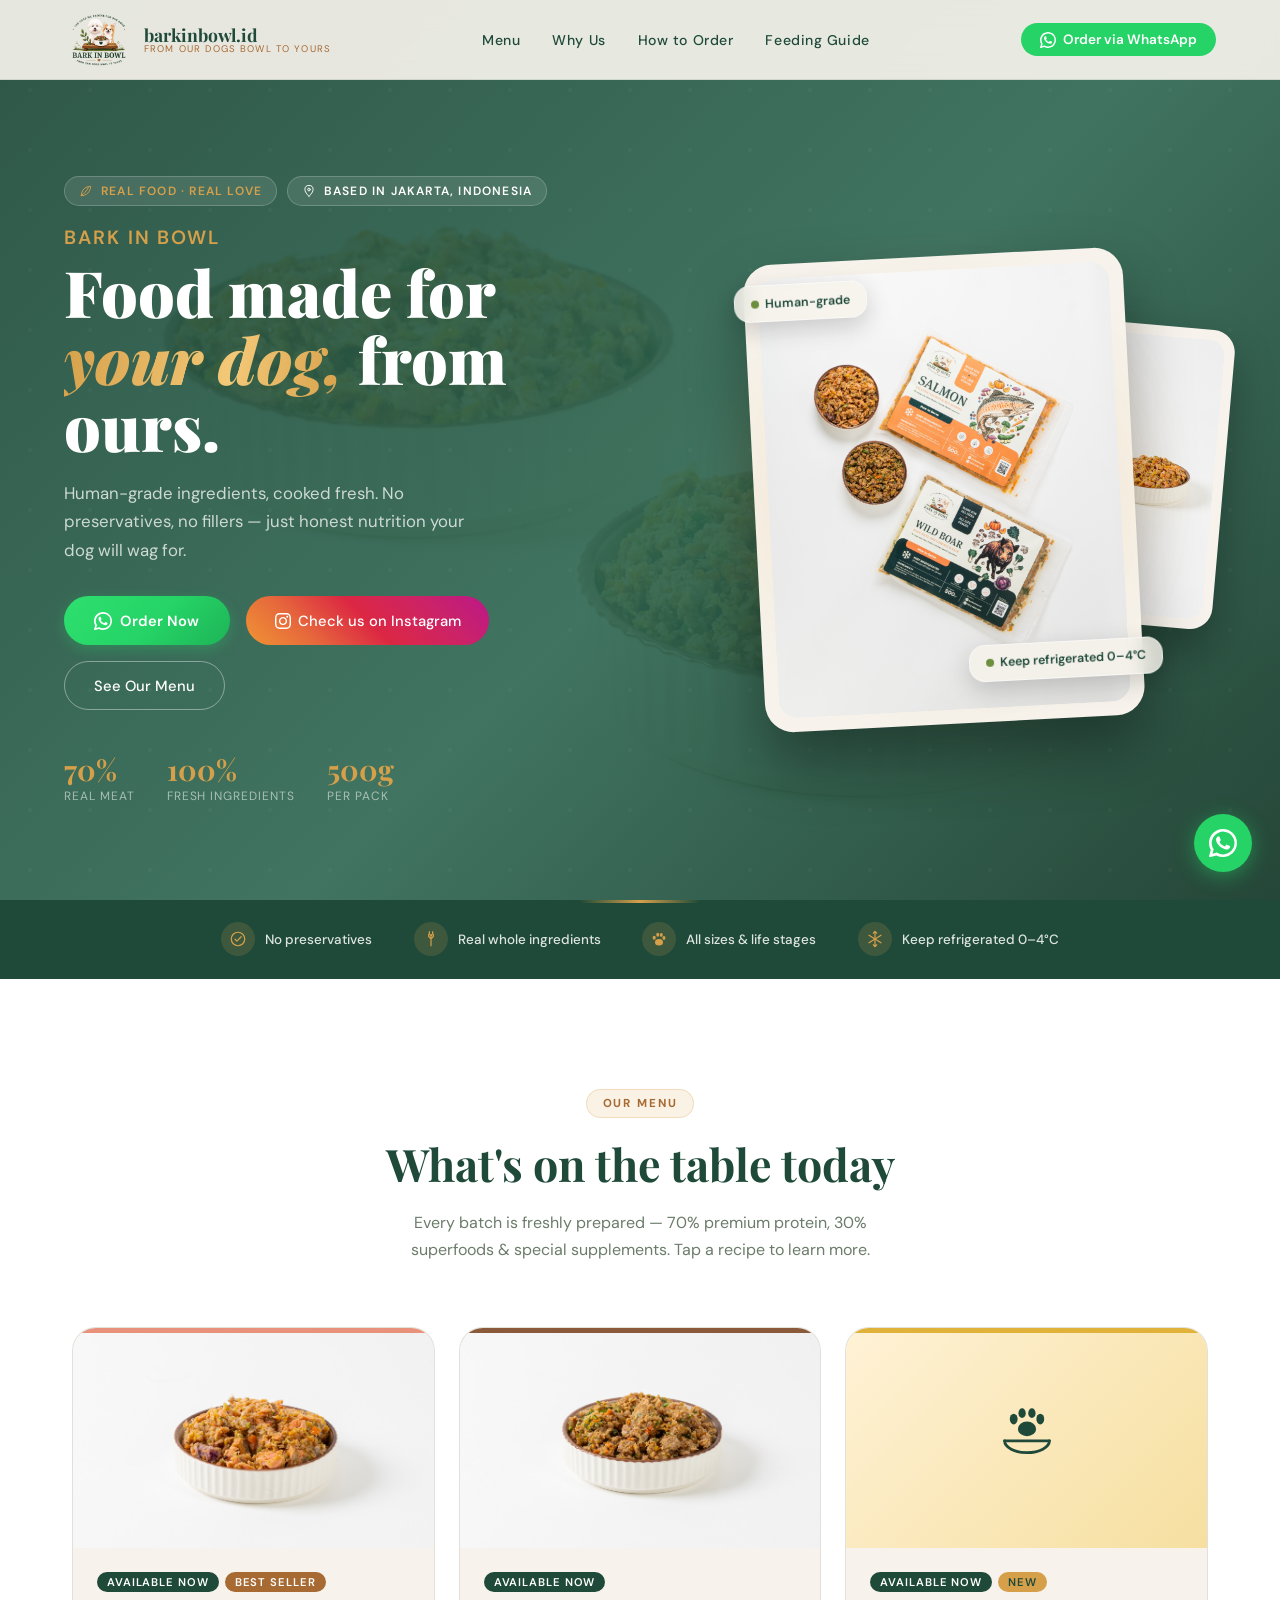
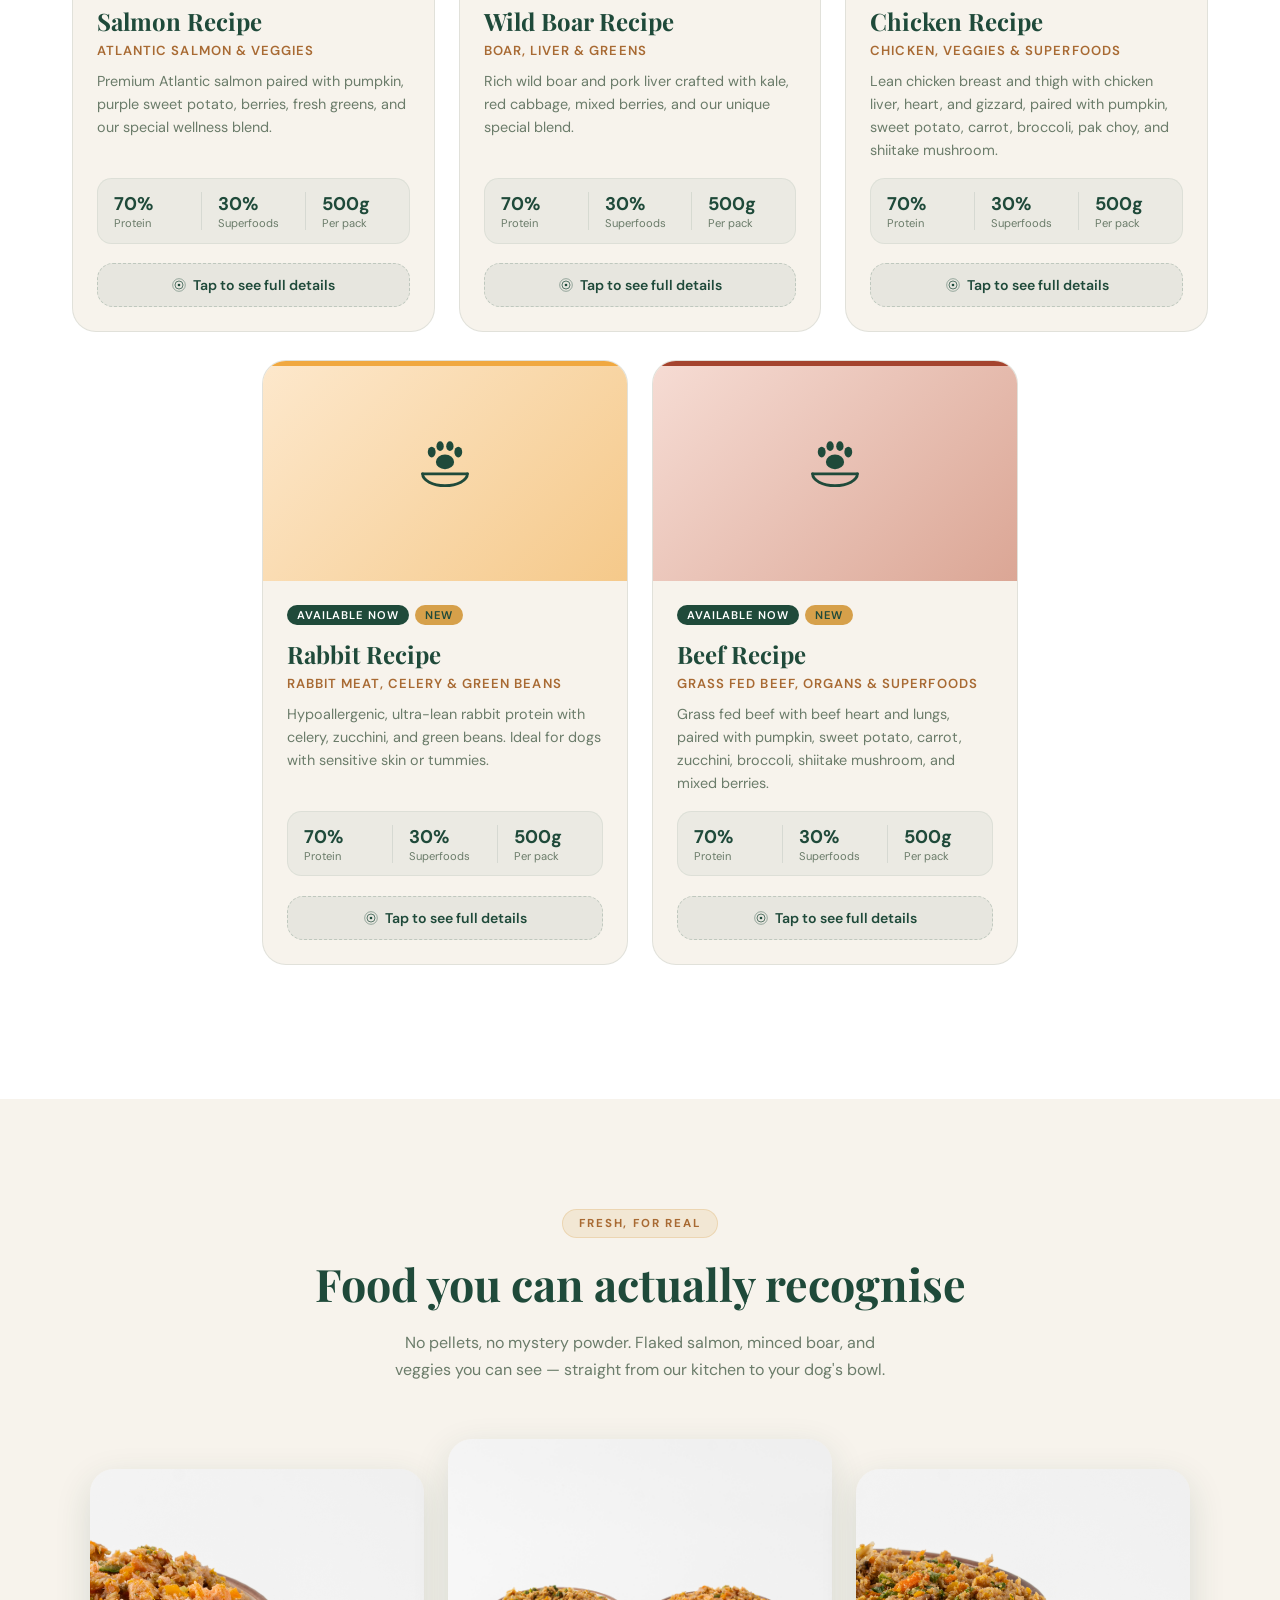
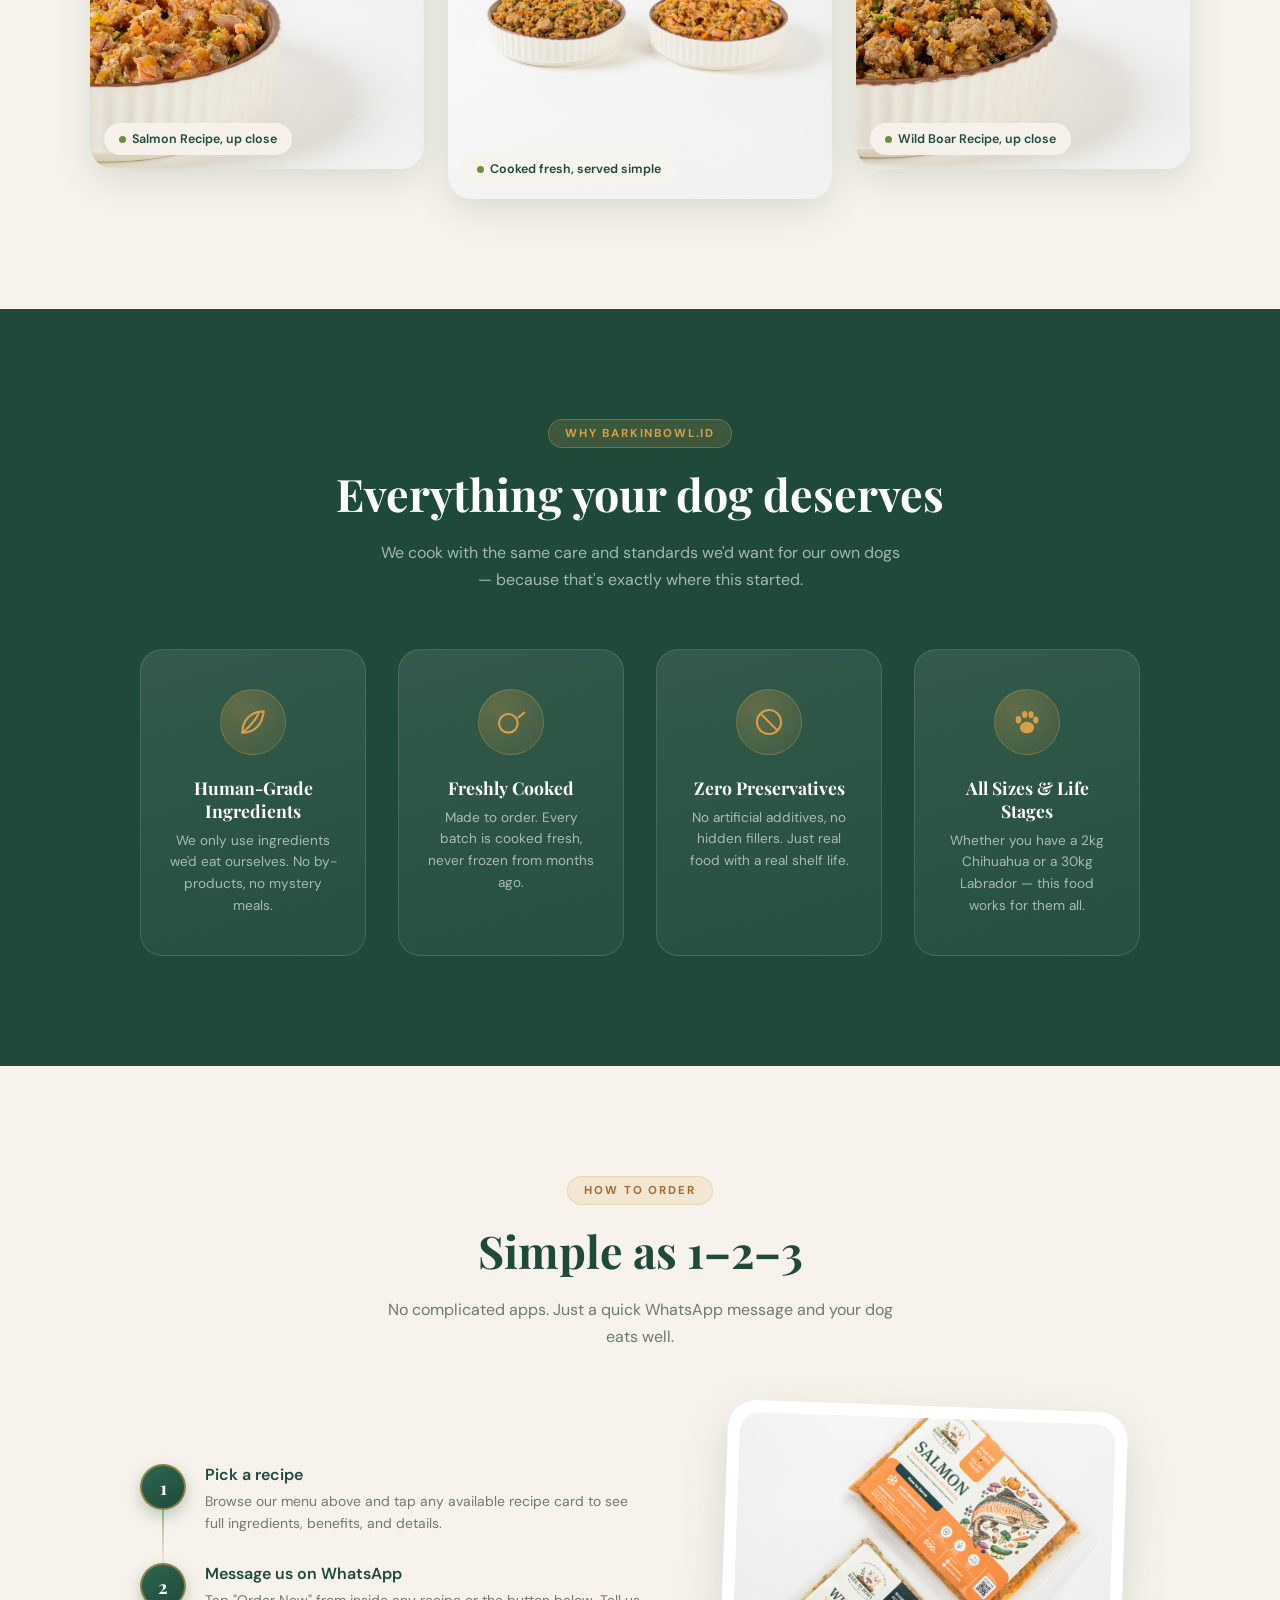
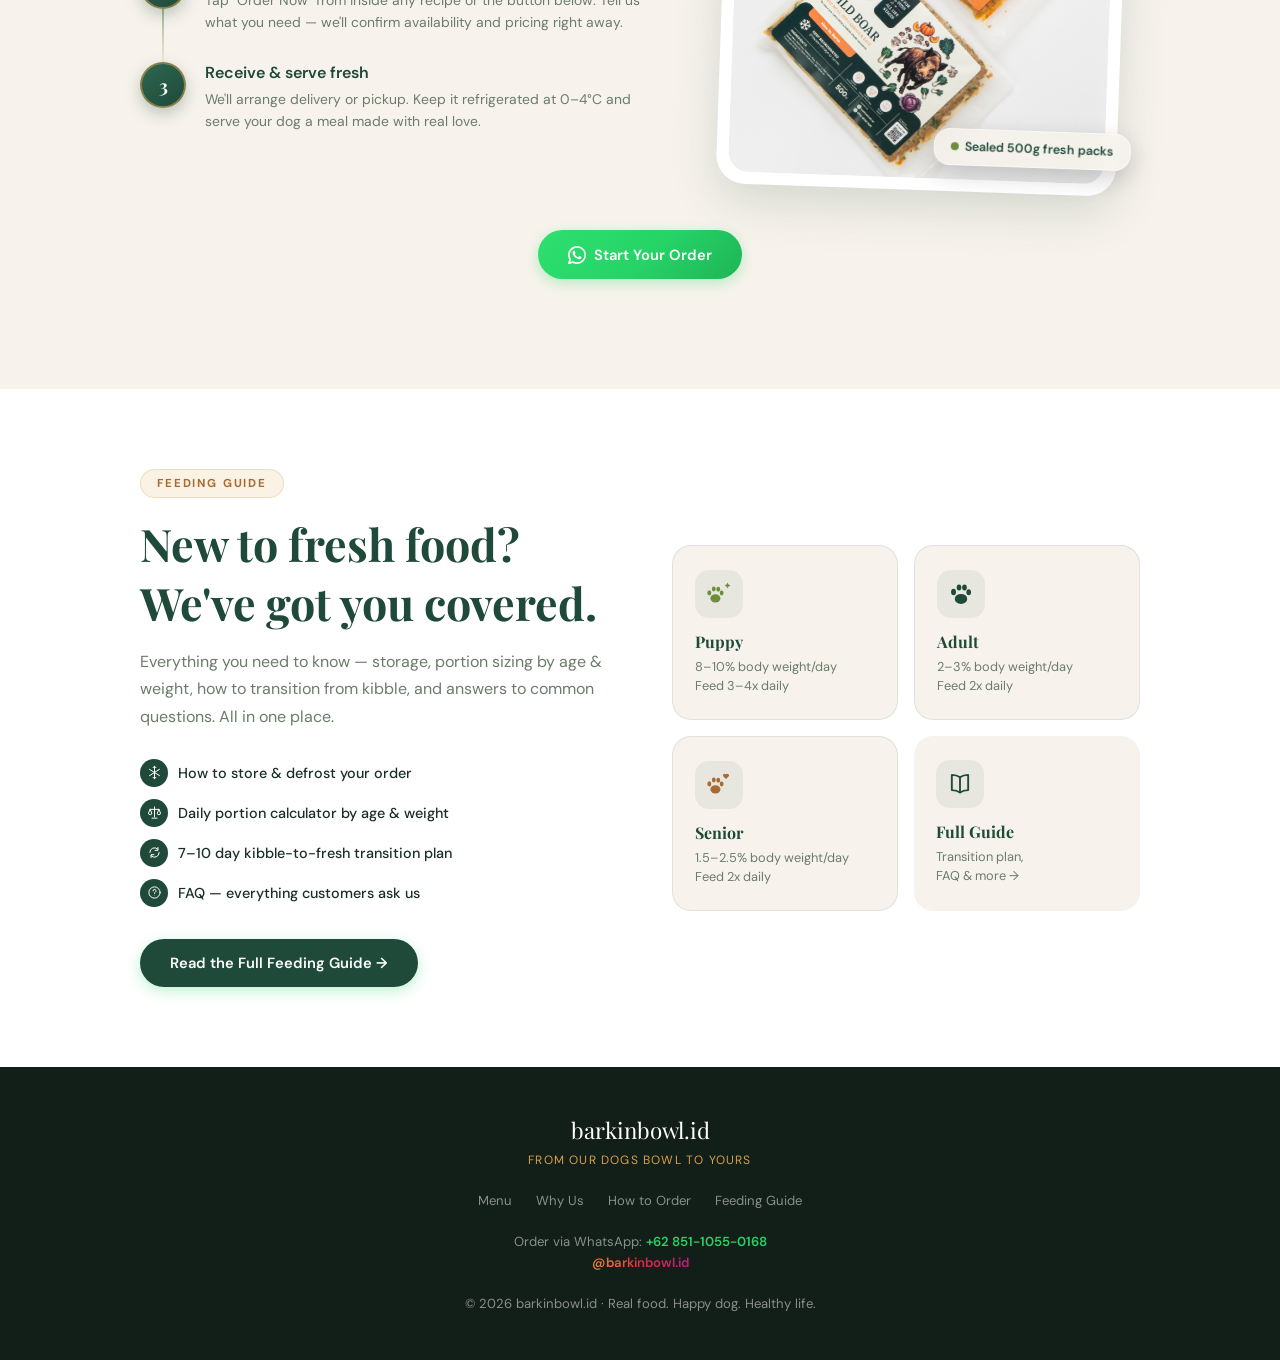
==== index.html @ aa74035c "Add Beef recipe, update WhatsApp number, grid menu layout - New Grass Fed Beef recipe card + modal d" ====
<!DOCTYPE html>
<html lang="en">
<head>
  <meta charset="UTF-8" />
  <meta name="viewport" content="width=device-width, initial-scale=1.0"/>
  <meta name="description" content="Bark in Bowl — freshly cooked, human-grade dog food in Indonesia. 70% real meat, zero preservatives. Salmon, Wild Boar, Rabbit & Chicken recipes, ordered via WhatsApp."/>
  <meta name="theme-color" content="#1F4A3A"/>
  <meta property="og:title" content="barkinbowl.id – Real Food. Real Love."/>
  <meta property="og:description" content="Freshly cooked, human-grade dog food. 70% real meat, zero preservatives — from our dogs bowl to yours."/>
  <meta property="og:image" content="src/cover.jpg"/>
  <meta property="og:type" content="website"/>
  <title>barkinbowl.id – Real Food. Real Love.</title>
  <link href="https://fonts.googleapis.com/css2?family=Playfair+Display:ital,wght@0,700;0,900;1,700&family=DM+Sans:wght@300;400;500;600&display=swap" rel="stylesheet"/>
  <link rel="stylesheet" href="index.css">
  <link rel="icon" href="src/favicon-96.png" type="image/png">
</head>
<body>

<div class="scroll-progress" id="scroll-progress"></div>

<nav>
  <a href="#" class="nav-logo">
    <img src="src/logo.png" alt="Bark in Bowl" class="nav-logo-img">
    <div class="nav-logo-text">barkinbowl.id<span>From our dogs bowl to yours</span></div>
  </a>
  <ul class="nav-links">
    <li><a href="#menu">Menu</a></li>
    <li><a href="#why">Why Us</a></li>
    <li><a href="#order">How to Order</a></li>
    <li><a href="GuidePage/">Feeding Guide</a></li>
  </ul>
  <a href="https://wa.me/6285110550168?text=Hi!%20I'd%20like%20to%20place%20an%20order%20from%20barkinbowl.id" target="_blank" class="nav-cta">
    <svg viewBox="0 0 24 24" fill="currentColor"><path d="M17.472 14.382c-.297-.149-1.758-.867-2.03-.967-.273-.099-.471-.148-.67.15-.197.297-.767.966-.94 1.164-.173.199-.347.223-.644.075-.297-.15-1.255-.463-2.39-1.475-.883-.788-1.48-1.761-1.653-2.059-.173-.297-.018-.458.13-.606.134-.133.298-.347.446-.52.149-.174.198-.298.298-.497.099-.198.05-.371-.025-.52-.075-.149-.669-1.612-.916-2.207-.242-.579-.487-.5-.669-.51-.173-.008-.371-.01-.57-.01-.198 0-.52.074-.792.372-.272.297-1.04 1.016-1.04 2.479 0 1.462 1.065 2.875 1.213 3.074.149.198 2.096 3.2 5.077 4.487.709.306 1.262.489 1.694.625.712.227 1.36.195 1.871.118.571-.085 1.758-.719 2.006-1.413.248-.694.248-1.289.173-1.413-.074-.124-.272-.198-.57-.347z"/><path d="M12 0C5.373 0 0 5.373 0 12c0 2.126.555 4.122 1.528 5.856L.057 23.215a.75.75 0 00.928.928l5.36-1.471A11.955 11.955 0 0012 24c6.627 0 12-5.373 12-12S18.627 0 12 0zm0 21.75a9.75 9.75 0 01-4.96-1.356l-.354-.21-3.676 1.008 1.007-3.676-.21-.354A9.75 9.75 0 1112 21.75z"/></svg>
    <span class="nav-cta-long">Order via WhatsApp</span><span class="nav-cta-short">Order</span>
  </a>
</nav>

<section class="hero" id="home">
  <div class="hero-inner">
    <div>
      <div class="hero-badge-row">
        <div class="hero-badge"><svg viewBox="0 0 24 24" fill="none" stroke="currentColor" stroke-width="1.6" stroke-linecap="round" stroke-linejoin="round"><path d="M4 20c0-9 6-16 16-16-1 10-7 16-16 16z"/><path d="M4 20c4-3 9-8 12-14"/></svg> Real Food · Real Love</div>
        <div class="hero-badge hero-badge-location"><svg viewBox="0 0 24 24" fill="none" stroke="currentColor" stroke-width="1.6" stroke-linecap="round" stroke-linejoin="round"><path d="M12 21s-7-6.1-7-11.5A7 7 0 0 1 19 9.5C19 14.9 12 21 12 21z"/><circle cx="12" cy="9.5" r="2.3"/></svg> Based in Jakarta, Indonesia</div>
      </div>
      <h1 class="hero-title-prefix">Bark in Bowl</h1>
      <h2 class="hero-main-title">Food made for <em>your dog,</em> from ours.</h2>
      <p class="hero-sub">Human-grade ingredients, cooked fresh. No preservatives, no fillers — just honest nutrition your dog will wag for.</p>
      <div class="hero-actions">
        <a href="https://wa.me/6285110550168?text=Hi!%20I'd%20like%20to%20place%20an%20order%20from%20barkinbowl.id" target="_blank" class="btn-primary">
          <svg width="18" height="18" viewBox="0 0 24 24" fill="currentColor"><path d="M17.472 14.382c-.297-.149-1.758-.867-2.03-.967-.273-.099-.471-.148-.67.15-.197.297-.767.966-.94 1.164-.173.199-.347.223-.644.075-.297-.15-1.255-.463-2.39-1.475-.883-.788-1.48-1.761-1.653-2.059-.173-.297-.018-.458.13-.606.134-.133.298-.347.446-.52.149-.174.198-.298.298-.497.099-.198.05-.371-.025-.52-.075-.149-.669-1.612-.916-2.207-.242-.579-.487-.5-.669-.51-.173-.008-.371-.01-.57-.01-.198 0-.52.074-.792.372-.272.297-1.04 1.016-1.04 2.479 0 1.462 1.065 2.875 1.213 3.074.149.198 2.096 3.2 5.077 4.487.709.306 1.262.489 1.694.625.712.227 1.36.195 1.871.118.571-.085 1.758-.719 2.006-1.413.248-.694.248-1.289.173-1.413-.074-.124-.272-.198-.57-.347z"/><path d="M12 0C5.373 0 0 5.373 0 12c0 2.126.555 4.122 1.528 5.856L.057 23.215a.75.75 0 00.928.928l5.36-1.471A11.955 11.955 0 0012 24c6.627 0 12-5.373 12-12S18.627 0 12 0zm0 21.75a9.75 9.75 0 01-4.96-1.356l-.354-.21-3.676 1.008 1.007-3.676-.21-.354A9.75 9.75 0 1112 21.75z"/></svg>
          Order Now
        </a>
        <a href="https://instagram.com/barkinbowl.id" target="_blank" class="btn-secondary btn-ig">
          <svg width="16" height="16" viewBox="0 0 24 24" fill="currentColor"><path d="M12 2.163c3.204 0 3.584.012 4.85.07 3.252.148 4.771 1.691 4.919 4.919.058 1.265.069 1.645.069 4.849 0 3.205-.012 3.584-.069 4.849-.149 3.225-1.664 4.771-4.919 4.919-1.266.058-1.644.07-4.85.07-3.204 0-3.584-.012-4.849-.07-3.26-.149-4.771-1.699-4.919-4.92-.058-1.265-.07-1.644-.07-4.849 0-3.204.013-3.583.07-4.849.149-3.227 1.664-4.771 4.919-4.919 1.266-.057 1.645-.069 4.849-.069zm0-2.163c-3.259 0-3.667.014-4.947.072-4.358.2-6.78 2.618-6.98 6.98-.059 1.281-.073 1.689-.073 4.948 0 3.259.014 3.668.072 4.948.2 4.358 2.618 6.78 6.98 6.98 1.281.058 1.689.072 4.948.072 3.259 0 3.668-.014 4.948-.072 4.354-.2 6.782-2.618 6.979-6.98.059-1.28.073-1.689.073-4.948 0-3.259-.014-3.667-.072-4.947-.196-4.354-2.617-6.78-6.979-6.98-1.281-.059-1.69-.073-4.949-.073zm0 5.838c-3.403 0-6.162 2.759-6.162 6.162s2.759 6.163 6.162 6.163 6.162-2.759 6.162-6.163c0-3.403-2.759-6.162-6.162-6.162zm0 10.162c-2.209 0-4-1.79-4-4 0-2.209 1.791-4 4-4s4 1.791 4 4c0 2.21-1.791 4-4 4zm6.406-11.845c-.796 0-1.441.645-1.441 1.44s.645 1.44 1.441 1.44c.795 0 1.439-.645 1.439-1.44s-.644-1.44-1.439-1.44z"/></svg>
          Check us on Instagram
        </a>
        <a href="#menu" class="btn-secondary">See Our Menu</a>
      </div>
      <div class="hero-stats">
        <div class="stat"><span class="stat-num">70%</span><span class="stat-label">Real Meat</span></div>
        <div class="stat"><span class="stat-num">100%</span><span class="stat-label">Fresh Ingredients</span></div>
        <div class="stat"><span class="stat-num">500g</span><span class="stat-label">Per Pack</span></div>
      </div>
    </div>
    <div class="hero-visual">
      <div class="hero-photo-back">
        <img src="src/cover2.jpg" alt="Two bowls of freshly cooked Bark in Bowl recipes" loading="lazy">
      </div>
      <div class="hero-photo-card">
        <img src="src/cover.jpg" alt="Bark in Bowl Salmon and Wild Boar packs" class="hero-photo">
        <div class="floating-tag tl"><span class="dot"></span> Human-grade</div>
        <div class="floating-tag br"><span class="dot"></span> Keep refrigerated 0–4°C</div>
      </div>
    </div>
  </div>
</section>

<div class="trust-bar">
  <div class="trust-item"><span class="icon"><svg viewBox="0 0 24 24" fill="none" stroke="currentColor" stroke-width="1.6" stroke-linecap="round" stroke-linejoin="round"><circle cx="12" cy="12" r="9"/><path d="M8 12.3l2.6 2.6L16.2 9"/></svg></span> No preservatives</div>
  <div class="trust-item"><span class="icon"><svg viewBox="0 0 24 24" fill="none" stroke="currentColor" stroke-width="1.6" stroke-linecap="round" stroke-linejoin="round"><path d="M12 21V7"/><path d="M12 11c-2.2-.6-3.6-2.4-3.2-4.8"/><path d="M12 11c2.2-.6 3.6-2.4 3.2-4.8"/><path d="M12 7c-1.8-.8-2.8-2.5-2.2-4.7"/><path d="M12 7c1.8-.8 2.8-2.5 2.2-4.7"/></svg></span> Real whole ingredients</div>
  <div class="trust-item"><span class="icon"><svg viewBox="0 0 24 24" fill="currentColor"><ellipse cx="12" cy="16.2" rx="5.3" ry="4.3"/><ellipse cx="5.6" cy="10.3" rx="2.1" ry="2.8"/><ellipse cx="10.3" cy="6.4" rx="2" ry="2.6"/><ellipse cx="15" cy="6.5" rx="2" ry="2.6"/><ellipse cx="18.6" cy="10.5" rx="2" ry="2.6"/></svg></span> All sizes &amp; life stages</div>
  <div class="trust-item"><span class="icon"><svg viewBox="0 0 24 24" fill="none" stroke="currentColor" stroke-width="1.6" stroke-linecap="round"><line x1="12" y1="2" x2="12" y2="22"/><line x1="4" y1="7" x2="20" y2="17"/><line x1="20" y1="7" x2="4" y2="17"/><path d="M12 2l-2.3 2.3M12 2l2.3 2.3"/><path d="M12 22l-2.3-2.3M12 22l2.3-2.3"/></svg></span> Keep refrigerated 0–4°C</div>
</div>

<section id="menu">
  <div class="section-header">
    <div class="section-label">Our Menu</div>
    <h2 class="section-title">What's on the table today</h2>
    <p class="section-sub">Every batch is freshly prepared — 70% premium protein, 30% superfoods &amp; special supplements. Tap a recipe to learn more.</p>
  </div>
  <div class="products-carousel">
    <button class="carousel-arrow carousel-arrow-left" onclick="scrollCarousel(-1)" aria-label="Scroll left">
      <svg viewBox="0 0 24 24" fill="none" stroke="currentColor" stroke-width="2.4" stroke-linecap="round" stroke-linejoin="round"><polyline points="15 18 9 12 15 6"/></svg>
    </button>
    <button class="carousel-arrow carousel-arrow-right" onclick="scrollCarousel(1)" aria-label="Scroll right">
      <svg viewBox="0 0 24 24" fill="none" stroke="currentColor" stroke-width="2.4" stroke-linecap="round" stroke-linejoin="round"><polyline points="9 18 15 12 9 6"/></svg>
    </button>
    <div class="carousel-fade carousel-fade-left"></div>
    <div class="carousel-fade carousel-fade-right"></div>
    <div class="products-track" id="products-track">

    <div class="product-card card-accent-salmon clickable" onclick="openModal('salmon')" onkeydown="if(event.key==='Enter'||event.key===' '){event.preventDefault();openModal('salmon');}" role="button" tabindex="0" aria-label="View Salmon Recipe details">
      <div class="product-card-img-placeholder"><img src="src/salmon.jpg" alt="Salmon Recipe" class="product-photo"></div>
      <div class="product-card-body">
        <div class="product-tags"><span class="product-tag">Available Now</span><span class="product-tag product-tag-bestseller">Best Seller</span></div>
        <div class="product-name">Salmon Recipe</div>
        <div class="product-variant">Atlantic Salmon &amp; Veggies</div>
        <p class="product-desc">Premium Atlantic salmon paired with pumpkin, purple sweet potato, berries, fresh greens, and our special wellness blend.</p>
        <div class="product-macros">
          <div class="macro"><span class="macro-num">70%</span><span class="macro-label">Protein</span></div>
          <div class="macro"><span class="macro-num">30%</span><span class="macro-label">Superfoods</span></div>
          <div class="macro"><span class="macro-num">500g</span><span class="macro-label">Per pack</span></div>
        </div>
        <div class="product-hint"><svg viewBox="0 0 24 24" fill="none" stroke="currentColor" stroke-width="1.5"><circle cx="12" cy="12" r="2" fill="currentColor" stroke="none"/><circle cx="12" cy="12" r="6" opacity="0.7"/><circle cx="12" cy="12" r="9.5" opacity="0.4"/></svg> Tap to see full details</div>
      </div>
    </div>

    <div class="product-card card-accent-boar clickable" onclick="openModal('boar')" onkeydown="if(event.key==='Enter'||event.key===' '){event.preventDefault();openModal('boar');}" role="button" tabindex="0" aria-label="View Wild Boar Recipe details">
      <div class="product-card-img-placeholder"><img src="src/boar.jpg" alt="Wild Boar Recipe" class="product-photo"></div>
      <div class="product-card-body">
        <div class="product-tags"><span class="product-tag">Available Now</span></div>
        <div class="product-name">Wild Boar Recipe</div>
        <div class="product-variant">Boar, Liver &amp; Greens</div>
        <p class="product-desc">Rich wild boar and pork liver crafted with kale, red cabbage, mixed berries, and our unique special blend.</p>
        <div class="product-macros">
          <div class="macro"><span class="macro-num">70%</span><span class="macro-label">Protein</span></div>
          <div class="macro"><span class="macro-num">30%</span><span class="macro-label">Superfoods</span></div>
          <div class="macro"><span class="macro-num">500g</span><span class="macro-label">Per pack</span></div>
        </div>
        <div class="product-hint"><svg viewBox="0 0 24 24" fill="none" stroke="currentColor" stroke-width="1.5"><circle cx="12" cy="12" r="2" fill="currentColor" stroke="none"/><circle cx="12" cy="12" r="6" opacity="0.7"/><circle cx="12" cy="12" r="9.5" opacity="0.4"/></svg> Tap to see full details</div>
      </div>
    </div>

    <div class="product-card card-accent-chicken clickable" onclick="openModal('chicken')" onkeydown="if(event.key==='Enter'||event.key===' '){event.preventDefault();openModal('chicken');}" role="button" tabindex="0" aria-label="View Chicken Recipe details">
      <div class="product-card-img-placeholder card-chicken-bg"><svg viewBox="0 0 100 100" fill="none" stroke="currentColor"><path d="M18 54a32 17 0 0 0 64 0" stroke-width="4" stroke-linecap="round"/><line x1="18" y1="54" x2="82" y2="54" stroke-width="4" stroke-linecap="round"/><g fill="currentColor" stroke="none"><ellipse cx="50" cy="37" rx="13" ry="10.5"/><ellipse cx="31" cy="23" rx="5.6" ry="7.6"/><ellipse cx="43" cy="14.5" rx="5.2" ry="7"/><ellipse cx="57" cy="14.5" rx="5.2" ry="7"/><ellipse cx="69" cy="23" rx="5.6" ry="7.6"/></g></svg></div>
      <div class="product-card-body">
        <div class="product-tags"><span class="product-tag">Available Now</span><span class="product-tag product-tag-new">New</span></div>
        <div class="product-name">Chicken Recipe</div>
        <div class="product-variant">Chicken, Veggies &amp; Superfoods</div>
        <p class="product-desc">Lean chicken breast and thigh with chicken liver, heart, and gizzard, paired with pumpkin, sweet potato, carrot, broccoli, pak choy, and shiitake mushroom.</p>
        <div class="product-macros">
          <div class="macro"><span class="macro-num">70%</span><span class="macro-label">Protein</span></div>
          <div class="macro"><span class="macro-num">30%</span><span class="macro-label">Superfoods</span></div>
          <div class="macro"><span class="macro-num">500g</span><span class="macro-label">Per pack</span></div>
        </div>
        <div class="product-hint"><svg viewBox="0 0 24 24" fill="none" stroke="currentColor" stroke-width="1.5"><circle cx="12" cy="12" r="2" fill="currentColor" stroke="none"/><circle cx="12" cy="12" r="6" opacity="0.7"/><circle cx="12" cy="12" r="9.5" opacity="0.4"/></svg> Tap to see full details</div>
      </div>
    </div>

    <div class="product-card card-accent-rabbit clickable" onclick="openModal('rabbit')" onkeydown="if(event.key==='Enter'||event.key===' '){event.preventDefault();openModal('rabbit');}" role="button" tabindex="0" aria-label="View Rabbit Recipe details">
      <div class="product-card-img-placeholder card-rabbit-bg"><svg viewBox="0 0 100 100" fill="none" stroke="currentColor"><path d="M18 54a32 17 0 0 0 64 0" stroke-width="4" stroke-linecap="round"/><line x1="18" y1="54" x2="82" y2="54" stroke-width="4" stroke-linecap="round"/><g fill="currentColor" stroke="none"><ellipse cx="50" cy="37" rx="13" ry="10.5"/><ellipse cx="31" cy="23" rx="5.6" ry="7.6"/><ellipse cx="43" cy="14.5" rx="5.2" ry="7"/><ellipse cx="57" cy="14.5" rx="5.2" ry="7"/><ellipse cx="69" cy="23" rx="5.6" ry="7.6"/></g></svg></div>
      <div class="product-card-body">
        <div class="product-tags"><span class="product-tag">Available Now</span><span class="product-tag product-tag-new">New</span></div>
        <div class="product-name">Rabbit Recipe</div>
        <div class="product-variant">Rabbit Meat, Celery &amp; Green Beans</div>
        <p class="product-desc">Hypoallergenic, ultra-lean rabbit protein with celery, zucchini, and green beans. Ideal for dogs with sensitive skin or tummies.</p>
        <div class="product-macros">
          <div class="macro"><span class="macro-num">70%</span><span class="macro-label">Protein</span></div>
          <div class="macro"><span class="macro-num">30%</span><span class="macro-label">Superfoods</span></div>
          <div class="macro"><span class="macro-num">500g</span><span class="macro-label">Per pack</span></div>
        </div>
        <div class="product-hint"><svg viewBox="0 0 24 24" fill="none" stroke="currentColor" stroke-width="1.5"><circle cx="12" cy="12" r="2" fill="currentColor" stroke="none"/><circle cx="12" cy="12" r="6" opacity="0.7"/><circle cx="12" cy="12" r="9.5" opacity="0.4"/></svg> Tap to see full details</div>
      </div>
    </div>

    <div class="product-card card-accent-beef clickable" onclick="openModal('beef')" onkeydown="if(event.key==='Enter'||event.key===' '){event.preventDefault();openModal('beef');}" role="button" tabindex="0" aria-label="View Beef Recipe details">
      <div class="product-card-img-placeholder card-beef-bg"><svg viewBox="0 0 100 100" fill="none" stroke="currentColor"><path d="M18 54a32 17 0 0 0 64 0" stroke-width="4" stroke-linecap="round"/><line x1="18" y1="54" x2="82" y2="54" stroke-width="4" stroke-linecap="round"/><g fill="currentColor" stroke="none"><ellipse cx="50" cy="37" rx="13" ry="10.5"/><ellipse cx="31" cy="23" rx="5.6" ry="7.6"/><ellipse cx="43" cy="14.5" rx="5.2" ry="7"/><ellipse cx="57" cy="14.5" rx="5.2" ry="7"/><ellipse cx="69" cy="23" rx="5.6" ry="7.6"/></g></svg></div>
      <div class="product-card-body">
        <div class="product-tags"><span class="product-tag">Available Now</span><span class="product-tag product-tag-new">New</span></div>
        <div class="product-name">Beef Recipe</div>
        <div class="product-variant">Grass Fed Beef, Organs &amp; Superfoods</div>
        <p class="product-desc">Grass fed beef with beef heart and lungs, paired with pumpkin, sweet potato, carrot, zucchini, broccoli, shiitake mushroom, and mixed berries.</p>
        <div class="product-macros">
          <div class="macro"><span class="macro-num">70%</span><span class="macro-label">Protein</span></div>
          <div class="macro"><span class="macro-num">30%</span><span class="macro-label">Superfoods</span></div>
          <div class="macro"><span class="macro-num">500g</span><span class="macro-label">Per pack</span></div>
        </div>
        <div class="product-hint"><svg viewBox="0 0 24 24" fill="none" stroke="currentColor" stroke-width="1.5"><circle cx="12" cy="12" r="2" fill="currentColor" stroke="none"/><circle cx="12" cy="12" r="6" opacity="0.7"/><circle cx="12" cy="12" r="9.5" opacity="0.4"/></svg> Tap to see full details</div>
      </div>
    </div>

    </div>
    <div class="carousel-hint">
      <svg viewBox="0 0 24 24" fill="none" stroke="currentColor" stroke-width="2" stroke-linecap="round" stroke-linejoin="round"><polyline points="9 18 15 12 9 6"/></svg>
      Swipe to see more recipes
    </div>
  </div>
</section>

<section id="fresh">
  <div class="section-header reveal">
    <div class="section-label">Fresh, For Real</div>
    <h2 class="section-title">Food you can actually recognise</h2>
    <p class="section-sub">No pellets, no mystery powder. Flaked salmon, minced boar, and veggies you can see — straight from our kitchen to your dog's bowl.</p>
  </div>
  <div class="gallery-strip">
    <figure class="gallery-item reveal">
      <img src="src/salmon1.jpg" alt="Close-up of the Salmon Recipe in a bowl" loading="lazy">
      <figcaption><span class="dot"></span> Salmon Recipe, up close</figcaption>
    </figure>
    <figure class="gallery-item gallery-item-mid reveal">
      <img src="src/cover2.jpg" alt="Wild Boar and Salmon recipes served side by side" loading="lazy">
      <figcaption><span class="dot"></span> Cooked fresh, served simple</figcaption>
    </figure>
    <figure class="gallery-item reveal">
      <img src="src/boar1.jpg" alt="Close-up of the Wild Boar Recipe in a bowl" loading="lazy">
      <figcaption><span class="dot"></span> Wild Boar Recipe, up close</figcaption>
    </figure>
  </div>
</section>

<section id="why">
  <div class="section-header">
    <div class="section-label">Why barkinbowl.id</div>
    <h2 class="section-title text-white">Everything your dog deserves</h2>
    <p class="section-sub text-muted-light">We cook with the same care and standards we'd want for our own dogs — because that's exactly where this started.</p>
  </div>
  <div class="why-grid">
    <div class="why-card"><div class="why-icon"><svg viewBox="0 0 24 24" fill="none" stroke="currentColor" stroke-width="1.6" stroke-linecap="round" stroke-linejoin="round"><path d="M4 20c0-9 6-16 16-16-1 10-7 16-16 16z"/><path d="M4 20c4-3 9-8 12-14"/></svg></div><div class="why-title">Human-Grade Ingredients</div><p class="why-desc">We only use ingredients we'd eat ourselves. No by-products, no mystery meals.</p></div>
    <div class="why-card"><div class="why-icon"><svg viewBox="0 0 24 24" fill="none" stroke="currentColor" stroke-width="1.6" stroke-linecap="round" stroke-linejoin="round"><circle cx="10" cy="13" r="7"/><line x1="17.5" y1="8.5" x2="22" y2="5"/></svg></div><div class="why-title">Freshly Cooked</div><p class="why-desc">Made to order. Every batch is cooked fresh, never frozen from months ago.</p></div>
    <div class="why-card"><div class="why-icon"><svg viewBox="0 0 24 24" fill="none" stroke="currentColor" stroke-width="1.6" stroke-linecap="round"><circle cx="12" cy="12" r="9"/><line x1="6" y1="6" x2="18" y2="18"/></svg></div><div class="why-title">Zero Preservatives</div><p class="why-desc">No artificial additives, no hidden fillers. Just real food with a real shelf life.</p></div>
    <div class="why-card"><div class="why-icon"><svg viewBox="0 0 24 24" fill="currentColor"><ellipse cx="12" cy="16.2" rx="5.3" ry="4.3"/><ellipse cx="5.6" cy="10.3" rx="2.1" ry="2.8"/><ellipse cx="10.3" cy="6.4" rx="2" ry="2.6"/><ellipse cx="15" cy="6.5" rx="2" ry="2.6"/><ellipse cx="18.6" cy="10.5" rx="2" ry="2.6"/></svg></div><div class="why-title">All Sizes &amp; Life Stages</div><p class="why-desc">Whether you have a 2kg Chihuahua or a 30kg Labrador — this food works for them all.</p></div>
  </div>
</section>

<section id="order">
  <div class="section-header">
    <div class="section-label">How to Order</div>
    <h2 class="section-title">Simple as 1–2–3</h2>
    <p class="section-sub">No complicated apps. Just a quick WhatsApp message and your dog eats well.</p>
  </div>
  <div class="order-inner">
    <div class="steps steps-column reveal">
      <div class="step">
        <div class="step-num">1</div>
        <div>
          <div class="step-title">Pick a recipe</div>
          <p class="step-desc">Browse our menu above and tap any available recipe card to see full ingredients, benefits, and details.</p>
        </div>
      </div>
      <div class="step">
        <div class="step-num">2</div>
        <div>
          <div class="step-title">Message us on WhatsApp</div>
          <p class="step-desc">Tap "Order Now" from inside any recipe or the button below. Tell us what you need — we'll confirm availability and pricing right away.</p>
        </div>
      </div>
      <div class="step">
        <div class="step-num">3</div>
        <div>
          <div class="step-title">Receive &amp; serve fresh</div>
          <p class="step-desc">We'll arrange delivery or pickup. Keep it refrigerated at 0–4°C and serve your dog a meal made with real love.</p>
        </div>
      </div>
    </div>
    <div class="order-visual reveal">
      <div class="order-photo-card">
        <img src="src/pack.jpg" alt="Bark in Bowl Salmon and Wild Boar 500g packs" loading="lazy">
        <div class="floating-tag br"><span class="dot"></span> Sealed 500g fresh packs</div>
      </div>
    </div>
  </div>
  <div class="order-cta-wrap">
    <a href="https://wa.me/6285110550168?text=Hi!%20I'd%20like%20to%20place%20an%20order%20from%20barkinbowl.id" target="_blank" class="btn-primary d-inline-flex">
      <svg width="18" height="18" viewBox="0 0 24 24" fill="currentColor"><path d="M17.472 14.382c-.297-.149-1.758-.867-2.03-.967-.273-.099-.471-.148-.67.15-.197.297-.767.966-.94 1.164-.173.199-.347.223-.644.075-.297-.15-1.255-.463-2.39-1.475-.883-.788-1.48-1.761-1.653-2.059-.173-.297-.018-.458.13-.606.134-.133.298-.347.446-.52.149-.174.198-.298.298-.497.099-.198.05-.371-.025-.52-.075-.149-.669-1.612-.916-2.207-.242-.579-.487-.5-.669-.51-.173-.008-.371-.01-.57-.01-.198 0-.52.074-.792.372-.272.297-1.04 1.016-1.04 2.479 0 1.462 1.065 2.875 1.213 3.074.149.198 2.096 3.2 5.077 4.487.709.306 1.262.489 1.694.625.712.227 1.36.195 1.871.118.571-.085 1.758-.719 2.006-1.413.248-.694.248-1.289.173-1.413-.074-.124-.272-.198-.57-.347z"/><path d="M12 0C5.373 0 0 5.373 0 12c0 2.126.555 4.122 1.528 5.856L.057 23.215a.75.75 0 00.928.928l5.36-1.471A11.955 11.955 0 0012 24c6.627 0 12-5.373 12-12S18.627 0 12 0zm0 21.75a9.75 9.75 0 01-4.96-1.356l-.354-.21-3.676 1.008 1.007-3.676-.21-.354A9.75 9.75 0 1112 21.75z"/></svg>
      Start Your Order
    </a>
  </div>
</section>

<section id="guide-teaser">
  <div class="guide-teaser-inner">
    <div>
      <div class="section-label">Feeding Guide</div>
      <h2 class="section-title">New to fresh food?<br>We've got you covered.</h2>
      <p class="section-sub m-bottom-lg">Everything you need to know — storage, portion sizing by age & weight, how to transition from kibble, and answers to common questions. All in one place.</p>
      <div class="teaser-features-list">
        <div class="teaser-feature-item">
          <span class="teaser-feature-icon"><svg viewBox="0 0 24 24" fill="none" stroke="currentColor" stroke-width="1.6" stroke-linecap="round"><line x1="12" y1="2" x2="12" y2="22"/><line x1="4" y1="7" x2="20" y2="17"/><line x1="20" y1="7" x2="4" y2="17"/><path d="M12 2l-2.3 2.3M12 2l2.3 2.3"/><path d="M12 22l-2.3-2.3M12 22l2.3-2.3"/></svg></span>
          How to store & defrost your order
        </div>
        <div class="teaser-feature-item">
          <span class="teaser-feature-icon"><svg viewBox="0 0 24 24" fill="none" stroke="currentColor" stroke-width="1.6" stroke-linecap="round" stroke-linejoin="round"><line x1="12" y1="3" x2="12" y2="19"/><line x1="5" y1="7" x2="19" y2="7"/><path d="M5 7l-2.6 6a2.6 2.6 0 0 0 5.2 0L5 7z"/><path d="M19 7l-2.6 6a2.6 2.6 0 0 0 5.2 0L19 7z"/><line x1="8" y1="21" x2="16" y2="21"/></svg></span>
          Daily portion calculator by age & weight
        </div>
        <div class="teaser-feature-item">
          <span class="teaser-feature-icon"><svg viewBox="0 0 24 24" fill="none" stroke="currentColor" stroke-width="1.6" stroke-linecap="round" stroke-linejoin="round"><path d="M4.5 12a7.5 7.5 0 0 1 13-5.1M17.5 4v4.5H13"/><path d="M19.5 12a7.5 7.5 0 0 1-13 5.1M6.5 20v-4.5H11"/></svg></span>
          7–10 day kibble-to-fresh transition plan
        </div>
        <div class="teaser-feature-item">
          <span class="teaser-feature-icon"><svg viewBox="0 0 24 24" fill="none" stroke="currentColor" stroke-width="1.6" stroke-linecap="round" stroke-linejoin="round"><circle cx="12" cy="12" r="9"/><path d="M9.6 9.4a2.4 2.4 0 1 1 3.5 2.1c-.8.5-1.1 1-1.1 1.9"/><circle cx="12" cy="16.8" r="0.6" fill="currentColor" stroke="none"/></svg></span>
          FAQ — everything customers ask us
        </div>
      </div>
      <a href="GuidePage/" class="btn-primary btn-teaser-guide">
        Read the Full Feeding Guide →
      </a>
    </div>
    <div class="guide-teaser-cards">
      <div class="teaser-card">
        <div class="teaser-card-emoji" style="color:var(--leaf)"><svg viewBox="0 0 28 28" fill="currentColor"><g transform="translate(-1,3) scale(0.95)"><ellipse cx="12" cy="16.2" rx="5.3" ry="4.3"/><ellipse cx="5.6" cy="10.3" rx="2.1" ry="2.8"/><ellipse cx="10.3" cy="6.4" rx="2" ry="2.6"/><ellipse cx="15" cy="6.5" rx="2" ry="2.6"/><ellipse cx="18.6" cy="10.5" rx="2" ry="2.6"/></g><path d="M22.5 2.5l1 2 2 1-2 1-1 2-1-2-2-1 2-1z"/></svg></div>
        <div class="teaser-card-title">Puppy</div>
        <div class="teaser-card-desc">8–10% body weight/day<br>Feed 3–4x daily</div>
      </div>
      <div class="teaser-card">
        <div class="teaser-card-emoji" style="color:var(--forest)"><svg viewBox="0 0 24 24" fill="currentColor"><ellipse cx="12" cy="16.2" rx="5.3" ry="4.3"/><ellipse cx="5.6" cy="10.3" rx="2.1" ry="2.8"/><ellipse cx="10.3" cy="6.4" rx="2" ry="2.6"/><ellipse cx="15" cy="6.5" rx="2" ry="2.6"/><ellipse cx="18.6" cy="10.5" rx="2" ry="2.6"/></svg></div>
        <div class="teaser-card-title">Adult</div>
        <div class="teaser-card-desc">2–3% body weight/day<br>Feed 2x daily</div>
      </div>
      <div class="teaser-card">
        <div class="teaser-card-emoji" style="color:var(--brown)"><svg viewBox="0 0 28 28" fill="currentColor"><g transform="translate(-1,3) scale(0.95)"><ellipse cx="12" cy="16.2" rx="5.3" ry="4.3"/><ellipse cx="5.6" cy="10.3" rx="2.1" ry="2.8"/><ellipse cx="10.3" cy="6.4" rx="2" ry="2.6"/><ellipse cx="15" cy="6.5" rx="2" ry="2.6"/><ellipse cx="18.6" cy="10.5" rx="2" ry="2.6"/></g><path d="M23.5 3.2c-.7-.7-1.8-.7-2.4 0l-.1.1-.1-.1c-.7-.7-1.8-.7-2.4 0-.7.7-.7 1.7 0 2.4l2.5 2.4 2.5-2.4c.7-.7.7-1.7 0-2.4z"/></svg></div>
        <div class="teaser-card-title">Senior</div>
        <div class="teaser-card-desc">1.5–2.5% body weight/day<br>Feed 2x daily</div>
      </div>
      <div class="teaser-card no-border">
        <div class="teaser-card-emoji"><svg viewBox="0 0 24 24" fill="none" stroke="currentColor" stroke-width="1.6" stroke-linecap="round" stroke-linejoin="round"><path d="M12 6.2C10.2 4.9 7.8 4.2 5 4.2v13c2.8 0 5.2.7 7 2 1.8-1.3 4.2-2 7-2v-13c-2.8 0-5.2.7-7 2z"/><line x1="12" y1="6.2" x2="12" y2="19.2"/></svg></div>
        <div class="teaser-card-title">Full Guide</div>
        <div class="teaser-card-desc">Transition plan,<br>FAQ & more →</div>
      </div>
    </div>
  </div>
</section>

<footer>
  <div class="footer-logo">barkinbowl.id</div>
  <div class="footer-tagline">From our dogs bowl to yours</div>
  <div class="footer-links">
    <a href="#menu">Menu</a>
    <a href="#why">Why Us</a>
    <a href="#order">How to Order</a>
    <a href="GuidePage/">Feeding Guide</a>
  </div>
  <div class="footer-contact">
    Order via WhatsApp: <a href="https://wa.me/6285110550168?text=Hi!%20I'd%20like%20to%20place%20an%20order%20from%20barkinbowl.id" target="_blank" class="wa-link">+62 851-1055-0168</a><br/>
    <a href="https://instagram.com/barkinbowl.id" target="_blank" class="ig-handle ig-footer-link">@barkinbowl.id</a>
  </div>
  <p>© 2026 barkinbowl.id · Real food. Happy dog. Healthy life.</p>
</footer>

<a href="https://wa.me/6285110550168?text=Hi!%20I'd%20like%20to%20order%20from%20barkinbowl.id" target="_blank" class="wa-float" title="Order on WhatsApp">
  <svg viewBox="0 0 24 24" fill="white"><path d="M17.472 14.382c-.297-.149-1.758-.867-2.03-.967-.273-.099-.471-.148-.67.15-.197.297-.767.966-.94 1.164-.173.199-.347.223-.644.075-.297-.15-1.255-.463-2.39-1.475-.883-.788-1.48-1.761-1.653-2.059-.173-.297-.018-.458.13-.606.134-.133.298-.347.446-.52.149-.174.198-.298.298-.497.099-.198.05-.371-.025-.52-.075-.149-.669-1.612-.916-2.207-.242-.579-.487-.5-.669-.51-.173-.008-.371-.01-.57-.01-.198 0-.52.074-.792.372-.272.297-1.04 1.016-1.04 2.479 0 1.462 1.065 2.875 1.213 3.074.149.198 2.096 3.2 5.077 4.487.709.306 1.262.489 1.694.625.712.227 1.36.195 1.871.118.571-.085 1.758-.719 2.006-1.413.248-.694.248-1.289.173-1.413-.074-.124-.272-.198-.57-.347z"/><path d="M12 0C5.373 0 0 5.373 0 12c0 2.126.555 4.122 1.528 5.856L.057 23.215a.75.75 0 00.928.928l5.36-1.471A11.955 11.955 0 0012 24c6.627 0 12-5.373 12-12S18.627 0 12 0zm0 21.75a9.75 9.75 0 01-4.96-1.356l-.354-.21-3.676 1.008 1.007-3.676-.21-.354A9.75 9.75 0 1112 21.75z"/></svg>
</a>

<div class="modal-overlay" id="modal-overlay" onclick="closeModalOnOverlay(event)">
  <div class="modal" id="modal-box" role="dialog" aria-modal="true" aria-labelledby="modal-name" tabindex="-1">
    <button class="modal-close" onclick="closeModal()"><svg viewBox="0 0 24 24" fill="none" stroke="currentColor" stroke-width="2" stroke-linecap="round"><line x1="6" y1="6" x2="18" y2="18"/><line x1="18" y1="6" x2="6" y2="18"/></svg></button>
    <div class="modal-img" id="modal-img"></div>
    <div class="modal-body">
      <span class="modal-tag">Available Now</span><span class="modal-tag modal-tag-new" id="modal-tag-new">New</span><span class="modal-tag modal-tag-bestseller" id="modal-tag-bestseller">Best Seller</span>
      <div class="modal-name" id="modal-name"></div>
      <div class="modal-variant" id="modal-variant"></div>
      <p class="modal-desc" id="modal-desc"></p>
      <div class="modal-macros" id="modal-macros"></div>
      <div class="modal-ingredients">
        <h4>Ingredients</h4>
        <div class="ingredient-list" id="modal-ingredient-list"></div>
      </div>
      <div class="modal-benefits">
        <h4>Key Benefits</h4>
        <div id="modal-benefits-list"></div>
      </div>
      <a id="modal-cta-link" href="#" target="_blank" class="modal-cta">
        <svg width="18" height="18" viewBox="0 0 24 24" fill="currentColor"><path d="M17.472 14.382c-.297-.149-1.758-.867-2.03-.967-.273-.099-.471-.148-.67.15-.197.297-.767.966-.94 1.164-.173.199-.347.223-.644.075-.297-.15-1.255-.463-2.39-1.475-.883-.788-1.48-1.761-1.653-2.059-.173-.297-.018-.458.13-.606.134-.133.298-.347.446-.52.149-.174.198-.298.298-.497.099-.198.05-.371-.025-.52-.075-.149-.669-1.612-.916-2.207-.242-.579-.487-.5-.669-.51-.173-.008-.371-.01-.57-.01-.198 0-.52.074-.792.372-.272.297-1.04 1.016-1.04 2.479 0 1.462 1.065 2.875 1.213 3.074.149.198 2.096 3.2 5.077 4.487.709.306 1.262.489 1.694.625.712.227 1.36.195 1.871.118.571-.085 1.758-.719 2.006-1.413.248-.694.248-1.289.173-1.413-.074-.124-.272-.198-.57-.347z"/><path d="M12 0C5.373 0 0 5.373 0 12c0 2.126.555 4.122 1.528 5.856L.057 23.215a.75.75 0 00.928.928l5.36-1.471A11.955 11.955 0 0012 24c6.627 0 12-5.373 12-12S18.627 0 12 0zm0 21.75a9.75 9.75 0 01-4.96-1.356l-.354-.21-3.676 1.008 1.007-3.676-.21-.354A9.75 9.75 0 1112 21.75z"/></svg>
        Order This Recipe on WhatsApp
      </a>
    </div>
  </div>
</div>

<script>
  const WA = 'https://wa.me/6285110550168';
  const PAW_MARK = '<svg viewBox="0 0 100 100" fill="none" stroke="currentColor"><path d="M18 54a32 17 0 0 0 64 0" stroke-width="4" stroke-linecap="round"/><line x1="18" y1="54" x2="82" y2="54" stroke-width="4" stroke-linecap="round"/><g fill="currentColor" stroke="none"><ellipse cx="50" cy="37" rx="13" ry="10.5"/><ellipse cx="31" cy="23" rx="5.6" ry="7.6"/><ellipse cx="43" cy="14.5" rx="5.2" ry="7"/><ellipse cx="57" cy="14.5" rx="5.2" ry="7"/><ellipse cx="69" cy="23" rx="5.6" ry="7.6"/></g></svg>';
  const products = {
    salmon: {
      isBestSeller: true,
      photo: 'src/salmon-modal.jpg',
      bg: 'linear-gradient(135deg, #e8f0e0, #d0e4c0)',
      name: 'Salmon Recipe',
      variant: 'Atlantic Salmon & Veggies',
      desc: 'Premium fresh Atlantic salmon paired with a low-glycemic, antioxidant-rich medley of pumpkin, purple sweet potato, fresh berries, and mushrooms. Packed with Omega-3 fatty acids to help support a lustrous coat, calm itchy skin, and protect joint mobility.',
      waMsg: "Hi! I want to order the Atlantic Salmon & Veggies recipe",
      ingredients: ['Atlantic Salmon', 'Pumpkin', 'Purple Sweet Potato', 'Carrots', 'Zucchini', 'Broccoli', 'Shiitake Mushrooms', 'Oyster Mushrooms', 'Mixed Berries', 'Bark in Bowl Special Mix'],
      benefits: [
        '70% premium Atlantic salmon for highly digestible lean protein',
        'Rich in long-chain Omega-3s to promote radiant coat and skin health',
        'Antioxidant-rich berries and purple sweet potato defend cellular health',
        'Dual-mushroom complex (Shiitake & Oyster) to optimize immune defense',
        'Pumpkin and fiber-rich roots ensure smooth, optimal digestion',
        'Enriched with our Bark in Bowl Special Mix for baseline micronutrient balance'
      ]
    },
    boar: {
      photo: 'src/boar-modal.jpg',
      bg: 'linear-gradient(135deg, #e0e8d8, #c4d8b0)',
      name: 'Wild Boar Recipe',
      variant: 'Boar, Liver & Greens',
      desc: 'A bold, nutrient-dense recipe centering lean minced wild boar and premium pork liver. Enhanced with dark, mineral-heavy greens like kale and pak choy, vibrant red cabbage, and wholesome superfoods. Formulated specially to fuel high-stamina dogs or safely satisfy food-sensitive pups needing a novel protein profile.',
      waMsg: "Hi! I want to order the Wild Boar & Kale recipe",
      ingredients: ['Minced Wild Boar', 'Pork Liver', 'Pumpkin', 'Kale', 'Pak Choy', 'Red Cabbage', 'Shiitake Mushrooms', 'Oyster Mushrooms', 'Mixed Berries', 'Bark in Bowl Special Mix'],
      benefits: [
        '70% high-quality wild boar and pork liver for superior muscle maintenance',
        'Novel, clean protein alternative perfect for allergy-prone systems',
        'Nutrient-packed pork liver introduces massive natural stores of B-vitamins and Iron',
        'Vibrant combination of Kale, Pak Choy, and Cabbage delivers crucial phytonutrients',
        'Beta-glucans sourced from raw mushrooms naturally fortify immunity',
        'Carefully rounded out with our Bark in Bowl Special Mix for optimal canine vitality'
      ]
    },
    rabbit: {
      isNew: true,
      bg: 'linear-gradient(135deg, #fde8cc, #f5c98a)',
      name: 'Rabbit Recipe',
      variant: 'Rabbit Meat, Celery & Green Beans',
      desc: 'A gentle yet protein-rich recipe built around rabbit liver, heart, and kidney — paired with fresh celery, zucchini, green beans, pumpkin, and shiitake mushrooms. Specially formulated for dogs with food sensitivities, sensitive skin, or digestive concerns. Made with 100% fresh, human-grade ingredients.',
      waMsg: "Hi! I want to order the Rabbit Recipe",
      ingredients: ['Rabbit Liver', 'Rabbit Heart', 'Rabbit Kidney', 'Pumpkin', 'Celery', 'Zucchini', 'Green Beans', 'Shiitake Mushroom', 'BIB Signature Functional Stack'],
      benefits: [
        'Novel hypoallergenic protein ideal for dogs with food allergies or intolerances',
        'Rabbit organ trio (liver, heart, kidney) delivers dense natural micronutrients',
        'Supports a healthy immune system with whole-food functional ingredients',
        'Specially formulated to be gentle on sensitive skin and reduce irritation',
        'Easy to digest — light on the stomach for dogs with delicate digestive systems',
        'Enriched with BIB Signature Functional Stack for complete canine nutrition'
      ]
    },
    chicken: {
      isNew: true,
      bg: 'linear-gradient(135deg, #fff2d6, #f6dfa0)',
      name: 'Chicken Recipe',
      variant: 'Chicken, Veggies & Superfoods',
      desc: 'A well-rounded recipe built on lean chicken breast and thigh, enriched with chicken liver, heart, and gizzard for dense natural nutrition. Paired with pumpkin, sweet potato, carrot, broccoli, pak choy, and shiitake mushroom for a balanced, everyday meal your dog will love.',
      waMsg: "Hi! I want to order the Chicken Recipe",
      ingredients: ['Chicken Breast', 'Chicken Thigh', 'Chicken Liver', 'Chicken Heart', 'Chicken Gizzard', 'Pumpkin', 'Sweet Potato', 'Carrot', 'Broccoli', 'Pak Choy', 'Shiitake Mushroom', 'Mixed Berries', 'BIB Signature Functional Stack'],
      benefits: [
        '70% premium chicken breast and thigh for lean, highly digestible protein',
        'Chicken liver, heart, and gizzard deliver dense natural vitamins, iron, and taurine',
        'Pumpkin, sweet potato, and carrot provide gentle, fiber-rich digestive support',
        'Broccoli and pak choy add antioxidants and phytonutrients for daily wellness',
        'Shiitake mushroom and mixed berries support a strong immune system',
        'Enriched with BIB Signature Functional Stack for complete canine nutrition'
      ]
    },
    beef: {
      isNew: true,
      bg: 'linear-gradient(135deg, #f6dcd4, #dba695)',
      name: 'Beef Recipe',
      variant: 'Grass Fed Beef, Organs & Superfoods',
      desc: 'A hearty, iron-rich recipe built on 100% grass fed beef, enriched with beef heart and lungs for dense, natural nutrition. Balanced with pumpkin, sweet potato, carrot, zucchini, broccoli, shiitake mushroom, and mixed berries for a robust everyday meal that fuels active dogs.',
      waMsg: "Hi! I want to order the Beef Recipe",
      ingredients: ['Grass Fed Beef', 'Grass Fed Beef Heart', 'Grass Fed Beef Lungs', 'Pumpkin', 'Sweet Potato', 'Carrot', 'Zucchini', 'Broccoli', 'Shiitake Mushroom', 'Mixed Berries', 'BIB Signature Functional Stack'],
      benefits: [
        '70% grass fed beef for rich, highly digestible muscle-building protein',
        'Beef heart is naturally loaded with taurine and CoQ10 to support heart health',
        'Beef lungs add lean, low-fat protein and dense natural minerals',
        'Pumpkin, sweet potato, and carrot deliver gentle, fiber-rich digestive support',
        'Zucchini, broccoli, shiitake mushroom, and mixed berries boost antioxidants and immunity',
        'Enriched with BIB Signature Functional Stack for complete canine nutrition'
      ]
    }
  };

  let lastFocusedEl = null;
  function openModal(id) {
    lastFocusedEl = document.activeElement;
    const p = products[id];
    const modalImg = document.getElementById('modal-img');
    if (p.photo) {
      modalImg.style.background = `#f1f1f1 center/cover no-repeat url('${p.photo}')`;
      modalImg.innerHTML = '';
    } else {
      modalImg.style.background = p.bg;
      modalImg.innerHTML = PAW_MARK;
    }
    document.getElementById('modal-tag-new').style.display = p.isNew ? 'inline-block' : 'none';
    document.getElementById('modal-tag-bestseller').style.display = p.isBestSeller ? 'inline-block' : 'none';
    document.getElementById('modal-name').textContent = p.name;
    document.getElementById('modal-variant').textContent = p.variant;
    document.getElementById('modal-desc').textContent = p.desc;
    document.getElementById('modal-macros').innerHTML = `
      <div class="macro"><span class="macro-num">70%</span><span class="macro-label">Protein</span></div>
      <div class="macro"><span class="macro-num">30%</span><span class="macro-label">Superfoods</span></div>
      <div class="macro"><span class="macro-num">500g</span><span class="macro-label">Per pack</span></div>
    `;
    document.getElementById('modal-ingredient-list').innerHTML = p.ingredients.map(i => `<span class="ingredient-pill">${i}</span>`).join('');
    document.getElementById('modal-benefits-list').innerHTML = p.benefits.map(b => `<div class="benefit-item">${b}</div>`).join('');
    document.getElementById('modal-cta-link').href = WA + '?text=' + encodeURIComponent(p.waMsg);
    document.getElementById('modal-overlay').classList.add('open');
    document.body.style.overflow = 'hidden';
    document.getElementById('modal-box').focus();
  }

  function closeModal() {
    document.getElementById('modal-overlay').classList.remove('open');
    document.body.style.overflow = '';
    if (lastFocusedEl) lastFocusedEl.focus();
  }

  function closeModalOnOverlay(e) {
    if (e.target === document.getElementById('modal-overlay')) closeModal();
  }

  document.addEventListener('keydown', e => { if (e.key === 'Escape') closeModal(); });

  /* Recipe carousel: arrow scroll + fade/arrow visibility based on scroll position */
  function scrollCarousel(dir) {
    const track = document.getElementById('products-track');
    track.scrollBy({ left: dir * (track.firstElementChild.offsetWidth + 24), behavior: 'smooth' });
  }
  (function initCarouselEdges() {
    const track = document.getElementById('products-track');
    const carousel = track.closest('.products-carousel');
    const update = () => {
      const atStart = track.scrollLeft < 10;
      const atEnd = track.scrollLeft > track.scrollWidth - track.clientWidth - 10;
      carousel.classList.toggle('at-start', atStart);
      carousel.classList.toggle('at-end', atEnd);
    };
    track.addEventListener('scroll', update, { passive: true });
    window.addEventListener('resize', update);
    update();
  })();

  /* Nav shadow + scroll progress bar + section scrollspy */
  const navEl = document.querySelector('nav');
  const progressEl = document.getElementById('scroll-progress');
  const spyLinks = Array.from(document.querySelectorAll('.nav-links a[href^="#"]'));
  const spySections = spyLinks
    .map(a => document.querySelector(a.getAttribute('href')))
    .filter(Boolean);
  const onScroll = () => {
    navEl.classList.toggle('scrolled', window.scrollY > 10);
    const docH = document.documentElement.scrollHeight - window.innerHeight;
    progressEl.style.width = (docH > 0 ? (window.scrollY / docH) * 100 : 0) + '%';
    const pos = window.scrollY + 120;
    let current = '';
    spySections.forEach(sec => { if (sec.offsetTop <= pos) current = '#' + sec.id; });
    spyLinks.forEach(a => a.classList.toggle('active', a.getAttribute('href') === current));
  };
  window.addEventListener('scroll', onScroll, { passive: true });
  onScroll();

  /* Scroll-reveal: sections and cards fade up as they enter the viewport */
  document.querySelectorAll('.section-header, .product-card, .why-card, .teaser-card, .trust-item')
    .forEach(el => el.classList.add('reveal'));
  const revealEls = document.querySelectorAll('.reveal');
  if ('IntersectionObserver' in window) {
    const io = new IntersectionObserver(entries => {
      entries.forEach(entry => {
        if (entry.isIntersecting) {
          entry.target.classList.add('in-view');
          io.unobserve(entry.target);
        }
      });
    }, { threshold: 0.12, rootMargin: '0px 0px -40px 0px' });
    revealEls.forEach(el => io.observe(el));
  } else {
    revealEls.forEach(el => el.classList.add('in-view'));
  }
</script>

</body>
</html>
---- index.css ----
*, *::before, *::after { box-sizing: border-box; margin: 0; padding: 0; }

:root {
  --forest:   #1F4A3A;
  --forest-mid: #2d6651;
  --cream:    #F7F3EC;
  --brown:    #A86A33;
  --sage:     #A9B88D;
  --leaf:     #6D8E3D;
  --honey:    #D6A04A;
  --text:     #1a2e25;
  --muted:    #6b7c6a;
  --wa-green: #25D366;
}

html { scroll-behavior: smooth; }
body {
  font-family: 'DM Sans', sans-serif; background: var(--cream); color: var(--text); overflow-x: hidden;
  background-image: url("data:image/svg+xml,%3Csvg width='90' height='90' viewBox='0 0 90 90' xmlns='http://www.w3.org/2000/svg'%3E%3Cg fill='%231F4A3A' fill-opacity='0.02'%3E%3Ccircle cx='45' cy='45' r='1.4'/%3E%3C/g%3E%3C/svg%3E");
}

/* ─── FOCUS STATES (keyboard accessibility) ─── */
a:focus-visible, button:focus-visible, .product-card.clickable:focus-visible,
.carousel-arrow:focus-visible, .modal-close:focus-visible, .wa-float:focus-visible {
  outline: 2.5px solid var(--honey); outline-offset: 3px; border-radius: 4px;
}
#why a:focus-visible, #why button:focus-visible { outline-color: var(--honey); }

/* ─── PRESS FEEDBACK ─── */
.btn-primary:active, .btn-secondary:active, .nav-cta:active,
.carousel-arrow:active, .modal-cta:active, .wa-float:active { transform: scale(0.96); }
.btn-primary, .btn-secondary, .nav-cta, .modal-cta { transition: transform .15s ease, box-shadow .15s ease, background .2s ease, border-color .2s ease; }

/* ─── NAV ─── */
nav {
  position: fixed; top: 0; width: 100%; z-index: 100;
  background: rgba(247,243,236,0.92); backdrop-filter: blur(12px);
  border-bottom: 1px solid rgba(31,74,58,0.12);
  display: flex; align-items: center; justify-content: space-between;
  padding: 0 5vw; height: 80px;
}
.nav-logo { display: flex; align-items: center; gap: 10px; text-decoration: none; }
.nav-logo-img { height: 70px; width: auto; display: block; }
.nav-logo-text { font-family: 'Playfair Display', serif; font-size: 1.1rem; font-weight: 700; color: var(--forest); line-height: 1.1; }
.nav-logo-text span { display: block; font-size: 0.6rem; font-family: 'DM Sans', sans-serif; font-weight: 400; letter-spacing: 0.12em; color: var(--brown); text-transform: uppercase; }
.nav-links { display: flex; gap: 2rem; list-style: none; }
.nav-links a { position: relative; text-decoration: none; color: var(--forest); font-size: 0.88rem; font-weight: 500; letter-spacing: 0.04em; transition: color .2s; }
.nav-links a::after {
  content: ''; position: absolute; left: 0; right: 100%; bottom: -5px; height: 2px;
  background: var(--brown); border-radius: 2px; transition: right .25s ease;
}
.nav-links a:hover { color: var(--brown); }
.nav-links a:hover::after, .nav-links a:focus-visible::after { right: 0; }
.nav-cta {
  background: var(--wa-green); color: #fff; border: none; border-radius: 2rem;
  padding: 0.5rem 1.2rem; font-size: 0.85rem; font-weight: 600; cursor: pointer;
  display: flex; align-items: center; gap: 7px; text-decoration: none;
  transition: transform .15s, box-shadow .15s;
}
.nav-cta:hover { transform: translateY(-1px); box-shadow: 0 4px 14px rgba(37,211,102,0.35); }
.nav-cta:hover:active { transform: translateY(0) scale(0.96); }
.nav-cta svg { width: 16px; height: 16px; }
.nav-cta-short { display: none; }

/* ─── HERO ─── */
.hero {
  min-height: 100vh; display: flex; align-items: center;
  background-image: linear-gradient(135deg, rgba(31,74,58,0.93) 0%, rgba(45,102,81,0.9) 55%, rgba(26,61,46,0.95) 100%), url('src/cover1.jpg');
  background-size: cover; background-position: center;
  padding: 140px 5vw 60px; position: relative; overflow: hidden;
}
.hero::before {
  content: ''; position: absolute; inset: 0;
  background: url("data:image/svg+xml,%3Csvg width='60' height='60' viewBox='0 0 60 60' xmlns='http://www.w3.org/2000/svg'%3E%3Cg fill='none' fill-rule='evenodd'%3E%3Cg fill='%23ffffff' fill-opacity='0.03'%3E%3Ccircle cx='30' cy='30' r='2'/%3E%3C/g%3E%3C/g%3E%3C/svg%3E");
}
.hero-inner { max-width: 1200px; margin: 0 auto; display: grid; grid-template-columns: 1fr 1fr; gap: 4rem; align-items: center; position: relative; }
.hero-badge {
  display: inline-flex; align-items: center; gap: 8px;
  background: rgba(255,255,255,0.1); border: 1px solid rgba(255,255,255,0.2);
  border-radius: 2rem; padding: 6px 14px; font-size: 0.75rem; font-weight: 600;
  letter-spacing: 0.1em; text-transform: uppercase; color: var(--honey); margin-bottom: 1.2rem;
}
.hero-badge svg { width: 14px; height: 14px; flex-shrink: 0; }
.hero-badge-row { display: flex; flex-wrap: wrap; gap: 0.6rem; margin-bottom: 1.2rem; }
.hero-badge-row .hero-badge { margin-bottom: 0; }
.hero-badge-location { color: #fff; }
.hero-title-prefix { font-size: 1.2rem; font-family: 'DM Sans', sans-serif; text-transform: uppercase; letter-spacing: 0.1em; color: var(--honey); margin-bottom: 0.5rem; font-weight: 600; }
.hero-main-title { font-family: 'Playfair Display', serif; font-size: clamp(2.8rem, 5vw, 4.5rem); font-weight: 900; color: #fff; line-height: 1.05; margin-bottom: 1.2rem; }
.hero-main-title em {
  font-style: italic; background: linear-gradient(100deg, var(--honey), #f3c877 60%, var(--honey));
  -webkit-background-clip: text; -webkit-text-fill-color: transparent; background-clip: text;
}
.hero-sub { font-size: 1.05rem; color: rgba(255,255,255,0.75); line-height: 1.7; margin-bottom: 2rem; max-width: 420px; }
.hero-actions { display: flex; gap: 1rem; flex-wrap: wrap; }

.btn-primary {
  background: linear-gradient(135deg, #2ee06f 0%, var(--wa-green) 55%, #1eb457 100%);
  color: #fff; border: none; border-radius: 2rem;
  padding: 0.9rem 1.9rem; font-size: 0.92rem; font-weight: 600; cursor: pointer;
  display: inline-flex; align-items: center; gap: 8px; text-decoration: none;
  box-shadow: 0 4px 14px rgba(37,211,102,0.3);
  transition: transform .15s, box-shadow .15s;
}
.btn-primary:hover { transform: translateY(-2px); box-shadow: 0 6px 20px rgba(37,211,102,0.4); }
.btn-primary:hover:active { transform: translateY(-1px) scale(0.97); }

.btn-secondary {
  background: transparent; color: #fff; border: 1.5px solid rgba(255,255,255,0.4);
  border-radius: 2rem; padding: 0.85rem 1.8rem; font-size: 0.92rem; font-weight: 500;
  cursor: pointer; text-decoration: none; transition: background .2s, border-color .2s;
}
.btn-secondary:hover { background: rgba(255,255,255,0.08); border-color: rgba(255,255,255,0.7); }
.btn-ig { background: linear-gradient(45deg,#f09433,#e6683c,#dc2743,#cc2366,#bc1888); border: none; display: inline-flex; align-items: center; gap: 7px; }

.hero-stats { display: flex; gap: 2rem; margin-top: 2.5rem; }
.stat { display: flex; flex-direction: column; }
.stat-num { font-family: 'Playfair Display', serif; font-size: 1.8rem; font-weight: 700; color: var(--honey); }
.stat-label { font-size: 0.75rem; color: rgba(255,255,255,0.55); text-transform: uppercase; letter-spacing: 0.08em; }

.hero-visual { position: relative; display: flex; justify-content: center; align-items: center; }
.hero-photo-card {
  position: relative; width: 380px; max-width: 100%;
  background: var(--cream); border-radius: 1.8rem; padding: 14px;
  box-shadow: 0 30px 60px rgba(0,0,0,0.35);
  transform: rotate(-3deg);
  transition: transform .3s;
}
.hero-photo-card:hover { transform: rotate(0deg); }
.hero-photo-card::before {
  content: ''; position: absolute; inset: -36px; z-index: -1; border-radius: 50%;
  background: radial-gradient(circle, rgba(214,160,74,0.3), transparent 70%);
  filter: blur(14px);
}
.hero-photo { width: 100%; display: block; border-radius: 1.2rem; }
.floating-tag {
  position: absolute; background: rgba(247,243,236,0.82); backdrop-filter: blur(10px); -webkit-backdrop-filter: blur(10px);
  border: 1px solid rgba(255,255,255,0.5); border-radius: 1rem;
  padding: 0.6rem 1rem; font-size: 0.78rem; font-weight: 600; color: var(--forest);
  box-shadow: 0 8px 24px rgba(0,0,0,0.18); display: flex; align-items: center; gap: 6px;
}
.floating-tag.tl { top: 20px; left: -10px; }
.floating-tag.br { bottom: 40px; right: -20px; }
.floating-tag .dot { width: 8px; height: 8px; border-radius: 50%; background: var(--leaf); }

/* Instagram Link Styles */
.ig-handle {
  color: #bc1888; font-weight: 600; text-decoration: none;
  background: linear-gradient(45deg, #f09433, #e6683c, #dc2743, #cc2366, #bc1888);
  -webkit-background-clip: text; -webkit-text-fill-color: transparent; background-clip: text;
  transition: opacity .2s;
}
.ig-handle:hover { opacity: 0.75; }
.ig-footer-link { margin-top: 4px; display: inline-block; }

/* ─── TRUST BAR ─── */
.trust-bar {
  position: relative; background: var(--forest); padding: 1.4rem 5vw;
  display: flex; justify-content: center; gap: 2.6rem; flex-wrap: wrap;
}
.trust-bar::before {
  content: ''; position: absolute; top: 0; left: 50%; transform: translateX(-50%);
  width: 120px; height: 3px; border-radius: 0 0 3px 3px;
  background: linear-gradient(90deg, transparent, var(--honey), transparent);
}
.trust-item { display: flex; align-items: center; gap: 10px; color: rgba(255,255,255,0.85); font-size: 0.84rem; font-weight: 500; }
.trust-item .icon {
  display: flex; align-items: center; justify-content: center;
  width: 34px; height: 34px; border-radius: 50%; flex-shrink: 0;
  background: rgba(214,160,74,0.16); color: var(--honey);
}
.trust-item .icon svg { width: 18px; height: 18px; }

/* ─── SECTION COMMON ─── */
section { padding: 110px 5vw; }
.section-label {
  display: inline-block; font-size: 0.72rem; font-weight: 700; letter-spacing: 0.16em;
  text-transform: uppercase; color: var(--brown); margin-bottom: 1rem;
  background: rgba(214,160,74,0.14); border: 1px solid rgba(214,160,74,0.25);
  padding: 6px 16px; border-radius: 2rem;
}
.section-title { font-family: 'Playfair Display', serif; font-size: clamp(2rem, 3.5vw, 2.8rem); font-weight: 700; color: var(--forest); margin-bottom: 1rem; }
.section-sub { font-size: 1rem; color: var(--muted); line-height: 1.7; max-width: 520px; }
.section-header { text-align: center; margin-bottom: 3.5rem; }
.section-header .section-sub { margin: 0 auto; }

/* ─── MENU ─── */
#menu { background: #fff; }
.products-carousel { max-width: 1160px; margin: 0 auto; position: relative; }
.products-track {
  display: flex; gap: 1.5rem; overflow-x: auto; padding: 0.5rem 0.5rem 1.5rem;
  scroll-snap-type: x mandatory; -webkit-overflow-scrolling: touch;
  scrollbar-width: thin; scrollbar-color: rgba(31,74,58,0.3) transparent;
}
.products-track::-webkit-scrollbar { height: 8px; }
.products-track::-webkit-scrollbar-thumb { background: rgba(31,74,58,0.25); border-radius: 4px; }
.products-track .product-card { flex: 0 0 320px; scroll-snap-align: start; }
.carousel-hint {
  display: flex; align-items: center; justify-content: center; gap: 6px;
  font-size: 0.82rem; color: var(--muted); margin-top: 0.3rem;
}
.carousel-hint svg { width: 15px; height: 15px; }

/* Desktop & tablet: show every recipe at once (3 + 2 centered) instead of scrolling */
@media (min-width: 769px) {
  .products-track {
    flex-wrap: wrap; justify-content: center; overflow-x: visible;
    scroll-snap-type: none; row-gap: 1.75rem;
  }
  .products-track .product-card { flex: 1 1 300px; max-width: 366px; scroll-snap-align: none; }
  .carousel-arrow, .carousel-fade, .carousel-hint { display: none; }
}

.carousel-fade {
  position: absolute; top: 0; bottom: 1.5rem; width: 64px; pointer-events: none; z-index: 2;
  transition: opacity .25s ease;
}
.carousel-fade-left { left: 0; background: linear-gradient(90deg, #fff, transparent); }
.carousel-fade-right { right: 0; background: linear-gradient(270deg, #fff, transparent); }
.products-carousel.at-start .carousel-fade-left,
.products-carousel.at-end .carousel-fade-right { opacity: 0; }

.carousel-arrow {
  position: absolute; top: 45%; transform: translateY(-50%); z-index: 3;
  width: 44px; height: 44px; border-radius: 50%; border: 1px solid rgba(31,74,58,0.15);
  background: #fff; color: var(--forest); display: flex; align-items: center; justify-content: center;
  cursor: pointer; box-shadow: 0 6px 20px rgba(31,74,58,0.15); transition: opacity .25s ease, transform .2s ease;
}
.carousel-arrow:hover { transform: translateY(-50%) scale(1.08); background: var(--forest); color: #fff; }
.carousel-arrow:hover:active { transform: translateY(-50%) scale(0.96); }
.carousel-arrow svg { width: 20px; height: 20px; }
.carousel-arrow-left { left: -22px; }
.carousel-arrow-right { right: -22px; }
.products-carousel.at-start .carousel-arrow-left,
.products-carousel.at-end .carousel-arrow-right { opacity: 0; pointer-events: none; }

.product-card {
  position: relative; border-radius: 1.5rem; overflow: hidden; background: var(--cream);
  border: 1px solid rgba(31,74,58,0.1); transition: transform .2s, box-shadow .2s;
  display: flex; flex-direction: column;
}
.product-card::before {
  content: ''; position: absolute; top: 0; left: 0; right: 0; height: 5px; z-index: 1;
  background: var(--accent, var(--forest));
}
.product-card.clickable { cursor: pointer; }
.product-card.clickable:hover, .product-card.clickable:focus-visible {
  transform: translateY(-6px);
  box-shadow: 0 16px 48px rgba(31,74,58,0.13), 0 0 0 1px rgba(0,0,0,0.02), 0 4px 18px -2px var(--accent, transparent);
}
.product-card.clickable:active { transform: translateY(-2px); }

.product-card-img-placeholder {
  width: 100%; height: 220px; overflow: hidden;
  display: flex; align-items: center; justify-content: center;
  color: var(--forest); background: linear-gradient(135deg, #e8f0e0, #d0e4c0);
}
.product-card-img-placeholder svg { width: 70px; height: 70px; }
.product-card-img-placeholder .product-photo { width: 100%; height: 100%; object-fit: cover; transition: transform .35s ease; }
.product-card.clickable:hover .product-photo { transform: scale(1.07); }
.card-rabbit-bg { background: linear-gradient(135deg, #fde8cc, #f5c98a); }
.card-chicken-bg { background: linear-gradient(135deg, #fff2d6, #f6dfa0); }
.card-beef-bg { background: linear-gradient(135deg, #f6dcd4, #dba695); }
.card-accent-salmon { --accent: #e8927c; }
.card-accent-boar { --accent: #8a5a3b; }
.card-accent-rabbit { --accent: #f0a840; }
.card-accent-chicken { --accent: #e0b23a; }
.card-accent-beef { --accent: #a4442e; }
.product-card-body { padding: 1.5rem; display: flex; flex-direction: column; flex: 1; }
.product-tags { display: flex; flex-wrap: wrap; gap: 6px; align-self: flex-start; margin-bottom: 0.8rem; }
.product-tag {
  display: inline-block; background: var(--forest); color: #fff;
  font-size: 0.7rem; font-weight: 600; letter-spacing: 0.08em; text-transform: uppercase;
  border-radius: 1rem; padding: 3px 10px;
}
.product-tag-new { background: var(--honey); color: var(--forest); }
.product-tag-bestseller { background: var(--brown); color: #fff; }
.product-name { font-family: 'Playfair Display', serif; font-size: 1.5rem; font-weight: 700; color: var(--forest); margin-bottom: 0.3rem; }
.product-variant { font-size: 0.82rem; font-weight: 600; color: var(--brown); text-transform: uppercase; letter-spacing: 0.08em; margin-bottom: 0.7rem; }
.product-desc { font-size: 0.9rem; color: var(--muted); line-height: 1.6; margin-bottom: 1rem; }
.product-macros {
  display: flex; gap: 1rem; margin-bottom: 1.2rem; margin-top: auto;
  background: rgba(31,74,58,0.05); border: 1px solid rgba(31,74,58,0.07);
  border-radius: 0.9rem; padding: 0.8rem 1rem;
}
.macro { display: flex; flex-direction: column; flex: 1; }
.macro + .macro { border-left: 1px solid rgba(31,74,58,0.1); padding-left: 1rem; }
.macro-num { font-size: 1.15rem; font-weight: 700; color: var(--forest); }
.macro-label { font-size: 0.7rem; color: var(--muted); }

.product-hint {
  width: 100%; background: rgba(31,74,58,0.07); color: var(--forest);
  border: 1.5px dashed rgba(31,74,58,0.2); border-radius: 1rem;
  padding: 0.75rem; font-size: 0.88rem; font-weight: 600; text-align: center;
  display: flex; align-items: center; justify-content: center; gap: 6px;
}
.product-hint svg { width: 16px; height: 16px; flex-shrink: 0; }

/* ─── WHY ─── */
#why { background: var(--forest); }
#why .section-label { color: var(--honey); background: rgba(214,160,74,0.16); border-color: rgba(214,160,74,0.35); }
#why .section-title { color: #fff; }
#why .section-sub { color: rgba(255,255,255,0.65); }
.why-grid { display: grid; grid-template-columns: repeat(auto-fit, minmax(220px, 1fr)); gap: 2rem; max-width: 1000px; margin: 0 auto; }
.why-card {
  background: linear-gradient(165deg, rgba(255,255,255,0.09), rgba(255,255,255,0.035));
  border: 1px solid rgba(255,255,255,0.12);
  border-radius: 1.4rem; padding: 2.4rem 1.6rem; text-align: center;
  transition: transform .28s ease, background .28s ease, border-color .28s ease, box-shadow .28s ease;
}
.why-card:hover {
  transform: translateY(-8px);
  background: linear-gradient(165deg, rgba(255,255,255,0.13), rgba(255,255,255,0.05));
  border-color: rgba(214,160,74,0.45);
  box-shadow: 0 22px 44px rgba(0,0,0,0.28);
}
.why-icon {
  width: 66px; height: 66px; border-radius: 50%; margin: 0 auto 1.3rem;
  color: var(--honey); display: flex; align-items: center; justify-content: center;
  background: radial-gradient(circle at 32% 28%, rgba(214,160,74,0.3), rgba(214,160,74,0.08));
  border: 1px solid rgba(214,160,74,0.32);
  transition: transform .28s ease;
}
.why-card:hover .why-icon { transform: scale(1.08) rotate(-4deg); }
.why-icon svg { width: 32px; height: 32px; }
.why-title { font-family: 'Playfair Display', serif; font-size: 1.1rem; font-weight: 700; color: #fff; margin-bottom: 0.5rem; }
.why-desc { font-size: 0.85rem; color: rgba(255,255,255,0.6); line-height: 1.6; }

/* ─── HOW TO ORDER ─── */
#order { background: var(--cream); }
.steps { display: flex; flex-wrap: wrap; gap: 2rem; justify-content: center; max-width: 900px; margin: 0 auto; }
.step { position: relative; display: flex; align-items: flex-start; gap: 1.2rem; flex: 1 1 240px; }
.step-num {
  position: relative; z-index: 1;
  min-width: 46px; height: 46px; border-radius: 50%;
  background: linear-gradient(145deg, var(--forest-mid), var(--forest)); color: #fff;
  font-family: 'Playfair Display', serif;
  font-size: 1.15rem; font-weight: 700; display: flex; align-items: center; justify-content: center; flex-shrink: 0;
  box-shadow: 0 6px 16px rgba(31,74,58,0.28); border: 2px solid rgba(214,160,74,0.55);
}
/* vertical connector line between step numbers (column layout) */
.steps-column .step:not(:last-child)::before {
  content: ''; position: absolute; left: 22px; top: 46px; bottom: -1.8rem; width: 2px;
  background: linear-gradient(var(--sage), rgba(169,184,141,0.15));
}
.step-title { font-weight: 600; color: var(--forest); margin-bottom: 0.3rem; }
.step-desc { font-size: 0.87rem; color: var(--muted); line-height: 1.6; }
.order-cta-wrap { text-align: center; margin-top: 2.5rem; }

/* ─── FEEDING GUIDE TEASER ─── */
#guide-teaser { background: #fff; padding: 80px 5vw; }
.guide-teaser-inner { max-width: 1000px; margin: 0 auto; display: grid; grid-template-columns: 1fr 1fr; gap: 4rem; align-items: center; }
.teaser-features-list { display: flex; flex-direction: column; gap: 0.75rem; margin-bottom: 2rem; }
.teaser-feature-item { display: flex; align-items: center; gap: 10px; font-size: 0.9rem; color: var(--text); font-weight: 500; }
.teaser-feature-icon { width: 28px; height: 28px; border-radius: 50%; background: var(--forest); color: #fff; display: flex; align-items: center; justify-content: center; flex-shrink: 0; }
.teaser-feature-icon svg { width: 15px; height: 15px; }
.btn-teaser-guide { display: inline-flex; background: var(--forest); }

.guide-teaser-cards { display: grid; grid-template-columns: 1fr 1fr; gap: 1rem; }
.teaser-card {
  background: var(--cream); border-radius: 1.2rem; padding: 1.5rem 1.4rem;
  border: 1px solid rgba(31,74,58,0.1);
  transition: transform .25s ease, box-shadow .25s ease, border-color .25s ease;
}
.teaser-card:hover { transform: translateY(-5px); box-shadow: 0 14px 30px rgba(31,74,58,0.12); border-color: rgba(214,160,74,0.4); }
.teaser-card-emoji {
  width: 48px; height: 48px; border-radius: 14px; margin-bottom: 0.8rem;
  color: var(--forest); display: flex; align-items: center; justify-content: center;
  background: rgba(31,74,58,0.07);
}
.teaser-card-emoji svg { width: 28px; height: 28px; }
.teaser-card-title { font-family: 'Playfair Display', serif; font-size: 1rem; font-weight: 700; color: var(--forest); margin-bottom: 0.3rem; }
.teaser-card-desc { font-size: 0.8rem; color: var(--muted); line-height: 1.5; }
.teaser-card.no-border { border: none; }

/* ─── MODAL ─── */
.modal-overlay {
  display: none; position: fixed; inset: 0; z-index: 1000;
  background: rgba(0,0,0,0.55); backdrop-filter: blur(4px);
  align-items: center; justify-content: center; padding: 20px;
}
.modal-overlay.open { display: flex; }
.modal {
  background: var(--cream); border-radius: 2rem; max-width: 560px; width: 100%;
  max-height: 90vh; overflow-y: auto; position: relative;
  animation: modalIn .25s ease;
}
@keyframes modalIn { from { transform: scale(0.94) translateY(12px); opacity: 0; } to { transform: none; opacity: 1; } }
.modal-close {
  position: absolute; top: 16px; right: 16px; width: 36px; height: 36px;
  border-radius: 50%; background: rgba(0,0,0,0.1); border: none; cursor: pointer;
  display: flex; align-items: center; justify-content: center;
  color: var(--forest); transition: background .2s; z-index: 10;
}
.modal-close svg { width: 16px; height: 16px; }
.modal-close:hover { background: rgba(0,0,0,0.18); }
.modal-img {
  width: 100%; height: 340px; display: flex; align-items: center; justify-content: center;
  color: var(--forest); background-color: #f1f1f1; border-radius: 2rem 2rem 0 0;
}
.modal-img svg { width: 84px; height: 84px; }
.modal-body { padding: 1.8rem; }
.modal-tag {
  display: inline-block; background: var(--forest); color: #fff;
  font-size: 0.7rem; font-weight: 600; letter-spacing: 0.08em; text-transform: uppercase;
  border-radius: 1rem; padding: 3px 10px; margin-bottom: 0.8rem; margin-right: 6px;
}
.modal-tag-new { background: var(--honey); color: var(--forest); }
.modal-tag-bestseller { background: var(--brown); color: #fff; }
.modal-name { font-family: 'Playfair Display', serif; font-size: 2rem; font-weight: 700; color: var(--forest); margin-bottom: 0.2rem; }
.modal-variant { font-size: 0.82rem; font-weight: 600; color: var(--brown); text-transform: uppercase; letter-spacing: 0.08em; margin-bottom: 1rem; }
.modal-desc { font-size: 0.95rem; color: var(--muted); line-height: 1.7; margin-bottom: 1.4rem; }
.modal-macros { display: flex; gap: 1.5rem; margin-bottom: 1.4rem; background: rgba(31,74,58,0.05); border-radius: 1rem; padding: 1rem 1.2rem; }
.modal-macros .macro-num { font-size: 1.4rem; }
.modal-ingredients { margin-bottom: 1.4rem; }
.modal-ingredients h4 { font-size: 0.78rem; font-weight: 700; letter-spacing: 0.1em; text-transform: uppercase; color: var(--brown); margin-bottom: 0.6rem; }
.ingredient-list { display: flex; flex-wrap: wrap; gap: 0.4rem; }
.ingredient-pill {
  background: #fff; border: 1px solid rgba(31,74,58,0.15); border-radius: 2rem;
  padding: 4px 12px; font-size: 0.8rem; color: var(--forest); font-weight: 500;
}
.modal-benefits { margin-bottom: 1.6rem; }
.modal-benefits h4 { font-size: 0.78rem; font-weight: 700; letter-spacing: 0.1em; text-transform: uppercase; color: var(--brown); margin-bottom: 0.6rem; }
.benefit-item { display: flex; align-items: flex-start; gap: 8px; margin-bottom: 0.5rem; font-size: 0.88rem; color: var(--muted); line-height: 1.5; }
.benefit-item::before {
  content: ''; width: 14px; height: 14px; margin-top: 3px; flex-shrink: 0;
  background-image: url("data:image/svg+xml,%3Csvg xmlns='http://www.w3.org/2000/svg' viewBox='0 0 24 24' fill='none' stroke='%236D8E3D' stroke-width='2.4' stroke-linecap='round' stroke-linejoin='round'%3E%3Cpath d='M5 12.5l5 5L19 7'/%3E%3C/svg%3E");
  background-size: contain; background-repeat: no-repeat;
}
.modal-cta {
  width: 100%; background: var(--wa-green); color: #fff; border: none; border-radius: 1rem;
  padding: 0.9rem; font-size: 0.95rem; font-weight: 600; cursor: pointer;
  display: flex; align-items: center; justify-content: center; gap: 8px;
  text-decoration: none; transition: opacity .2s;
}
.modal-cta:hover { opacity: 0.88; }

/* ─── FOOTER ─── */
footer {
  background: #121e18; color: rgba(255,255,255,0.5);
  padding: 3rem 5vw; text-align: center; font-size: 0.82rem;
}
footer .footer-logo { font-family: 'Playfair Display', serif; font-size: 1.4rem; color: #fff; margin-bottom: 0.4rem; }
footer .footer-tagline { font-size: 0.75rem; letter-spacing: 0.1em; text-transform: uppercase; color: var(--honey); margin-bottom: 1.5rem; }
footer .footer-links { display: flex; gap: 1.5rem; justify-content: center; flex-wrap: wrap; margin-bottom: 1.5rem; }
footer .footer-links a { color: rgba(255,255,255,0.5); text-decoration: none; transition: color .2s; }
footer .footer-links a:hover { color: var(--honey); }
footer .footer-contact { margin-bottom: 1.5rem; }
footer .footer-contact a.wa-link { color: var(--wa-green); text-decoration: none; font-weight: 600; }

/* ─── WA FLOAT ─── */
.wa-float {
  position: fixed; bottom: 28px; right: 28px; z-index: 999;
  background: var(--wa-green); color: #fff; border-radius: 50%;
  width: 58px; height: 58px; display: flex; align-items: center; justify-content: center;
  box-shadow: 0 4px 20px rgba(37,211,102,0.45); cursor: pointer; text-decoration: none;
  transition: transform .2s, box-shadow .2s;
  animation: waPulse 2.6s ease-out infinite;
}
@keyframes waPulse {
  0%   { box-shadow: 0 4px 20px rgba(37,211,102,0.45), 0 0 0 0 rgba(37,211,102,0.45); }
  70%  { box-shadow: 0 4px 20px rgba(37,211,102,0.45), 0 0 0 14px rgba(37,211,102,0); }
  100% { box-shadow: 0 4px 20px rgba(37,211,102,0.45), 0 0 0 0 rgba(37,211,102,0); }
}
.wa-float:hover { animation-play-state: paused; }
.wa-float:hover { transform: scale(1.1); box-shadow: 0 6px 28px rgba(37,211,102,0.6); }
.wa-float:hover:active { transform: scale(0.98); }
.wa-float svg { width: 28px; height: 28px; }

/* ─── UTILITY HELPERS ─── */
.text-white { color: #fff !important; }
.text-muted-light { color: rgba(255,255,255,0.6) !important; margin: 0 auto; }
.d-inline-flex { display: inline-flex !important; }
.m-bottom-lg { margin-bottom: 1.8rem !important; }

/* ─── ANCHOR OFFSET FOR FIXED NAV ─── */
section[id] { scroll-margin-top: 90px; }

/* ─── NAV SCROLL STATE ─── */
nav { transition: box-shadow .3s; }
nav.scrolled { box-shadow: 0 6px 24px rgba(31,74,58,0.1); }

/* ─── SCROLL PROGRESS BAR ─── */
.scroll-progress {
  position: fixed; top: 0; left: 0; height: 3px; width: 0%;
  background: linear-gradient(90deg, var(--leaf), var(--honey), var(--brown));
  z-index: 101; transition: width .1s linear;
}

/* ─── ACTIVE NAV LINK (scrollspy) ─── */
.nav-links a.active { color: var(--brown); }
.nav-links a.active::after { right: 0; }

/* ─── HERO LAYERED PHOTOS ─── */
.hero-photo-back {
  position: absolute; width: 240px; height: 300px;
  right: -8px; top: 46%; transform: translateY(-50%) rotate(5deg);
  background: var(--cream); border-radius: 1.4rem; padding: 10px;
  box-shadow: 0 20px 44px rgba(0,0,0,0.3);
  transition: transform .35s;
}
.hero-photo-back img { width: 100%; height: 100%; object-fit: cover; border-radius: 1rem; display: block; }
.hero-visual:hover .hero-photo-back { transform: translateY(-50%) rotate(8deg) translateX(10px); }

/* ─── FRESH GALLERY ─── */
#fresh { background: var(--cream); }
.gallery-strip {
  display: grid; grid-template-columns: 1fr 1.15fr 1fr; gap: 1.5rem;
  max-width: 1100px; margin: 0 auto; align-items: center;
}
.gallery-item {
  position: relative; border-radius: 1.5rem; overflow: hidden;
  box-shadow: 0 12px 36px rgba(31,74,58,0.14);
  transition: transform .3s, box-shadow .3s;
}
.gallery-item:hover { transform: translateY(-6px) scale(1.01); box-shadow: 0 22px 52px rgba(31,74,58,0.22); }
.gallery-item img { width: 100%; height: 300px; object-fit: cover; display: block; transition: transform .6s ease; }
.gallery-item:hover img { transform: scale(1.06); }
.gallery-item-mid img { height: 360px; }
.gallery-item figcaption {
  position: absolute; left: 14px; bottom: 14px;
  background: rgba(247,243,236,0.94); backdrop-filter: blur(6px);
  border-radius: 2rem; padding: 0.5rem 0.95rem;
  font-size: 0.78rem; font-weight: 600; color: var(--forest);
  display: inline-flex; align-items: center; gap: 6px;
}
.gallery-item figcaption .dot { width: 7px; height: 7px; border-radius: 50%; background: var(--leaf); flex-shrink: 0; }

/* ─── ORDER LAYOUT ─── */
.order-inner {
  max-width: 1000px; margin: 0 auto;
  display: grid; grid-template-columns: 1.15fr 1fr; gap: 4rem; align-items: center;
}
.steps-column { flex-direction: column; gap: 1.8rem; max-width: none; }
.steps-column .step { flex: none; }
.order-visual { display: flex; justify-content: center; }
.order-photo-card {
  position: relative; width: 100%; max-width: 400px;
  background: #fff; border-radius: 1.8rem; padding: 12px;
  box-shadow: 0 18px 48px rgba(31,74,58,0.16);
  transform: rotate(2deg); transition: transform .3s;
}
.order-photo-card:hover { transform: rotate(0deg); }
.order-photo-card img { width: 100%; height: 360px; object-fit: cover; border-radius: 1.3rem; display: block; }
.order-photo-card .floating-tag.br { bottom: 26px; right: -14px; }

/* ─── SCROLL REVEAL ─── */
.reveal { opacity: 0; transform: translateY(22px); transition: opacity .6s ease, transform .6s ease; }
.reveal.in-view { opacity: 1; transform: none; }
.products-track .reveal:nth-child(2), .why-grid .reveal:nth-child(2) { transition-delay: .08s; }
.products-track .reveal:nth-child(3), .why-grid .reveal:nth-child(3) { transition-delay: .16s; }
.why-grid .reveal:nth-child(4) { transition-delay: .24s; }
.gallery-strip .reveal:nth-child(2) { transition-delay: .1s; }
.gallery-strip .reveal:nth-child(3) { transition-delay: .2s; }

@media (prefers-reduced-motion: reduce) {
  html { scroll-behavior: auto; }
  .reveal { opacity: 1; transform: none; transition: none; }
  .gallery-item, .gallery-item img, .hero-photo-card, .hero-photo-back, .order-photo-card { transition: none; }
  .wa-float { animation: none; }
}

/* ─── RESPONSIVE ─── */
@media (max-width: 768px) {
  /* Nav */
  .nav-links { display: none; }
  .nav-cta { padding: 0.45rem 0.85rem; font-size: 0.78rem; gap: 4px; }
  .nav-cta svg { width: 13px; height: 13px; }
  .nav-cta-long { display: none; } 
  .nav-cta-short { display: inline !important; }

  /* Hero */
  .hero {
    padding: 90px 5vw 50px;
    background-image: linear-gradient(rgba(20,42,33,0.88), rgba(15,33,26,0.93)), url('src/cover.jpg');
    background-size: cover; background-position: center;
  }
  .hero-inner { grid-template-columns: 1fr; text-align: center; }
  .hero-sub { max-width: 100%; margin: 0 0 1.5rem; }
  .hero-actions { justify-content: center; flex-direction: column; align-items: center; }
  .hero-actions a { width: 100%; max-width: 320px; justify-content: center; }
  .hero-stats { justify-content: center; }
  .hero-visual { display: none; }

  /* Trust bar */
  .trust-bar { gap: 0.8rem; padding: 1rem 4vw; flex-wrap: wrap; }
  .trust-item { font-size: 0.75rem; }

  /* Guide teaser */
  .guide-teaser-inner { grid-template-columns: 1fr !important; gap: 2rem !important; }
  .guide-teaser-cards { grid-template-columns: 1fr 1fr !important; }

  /* Products carousel */
  .products-track .product-card { flex-basis: 82vw; }
  .carousel-arrow, .carousel-fade { display: none; }

  /* Fresh gallery */
  .gallery-strip { grid-template-columns: 1fr; gap: 1.2rem; }
  .gallery-item img, .gallery-item-mid img { height: 240px; }

  /* Order */
  .order-inner { grid-template-columns: 1fr; gap: 2.5rem; }
  .order-photo-card { max-width: 340px; margin: 0 auto; }
  .order-photo-card img { height: 300px; }
  .order-photo-card .floating-tag.br { right: 8px; }

  section[id] { scroll-margin-top: 70px; }
}
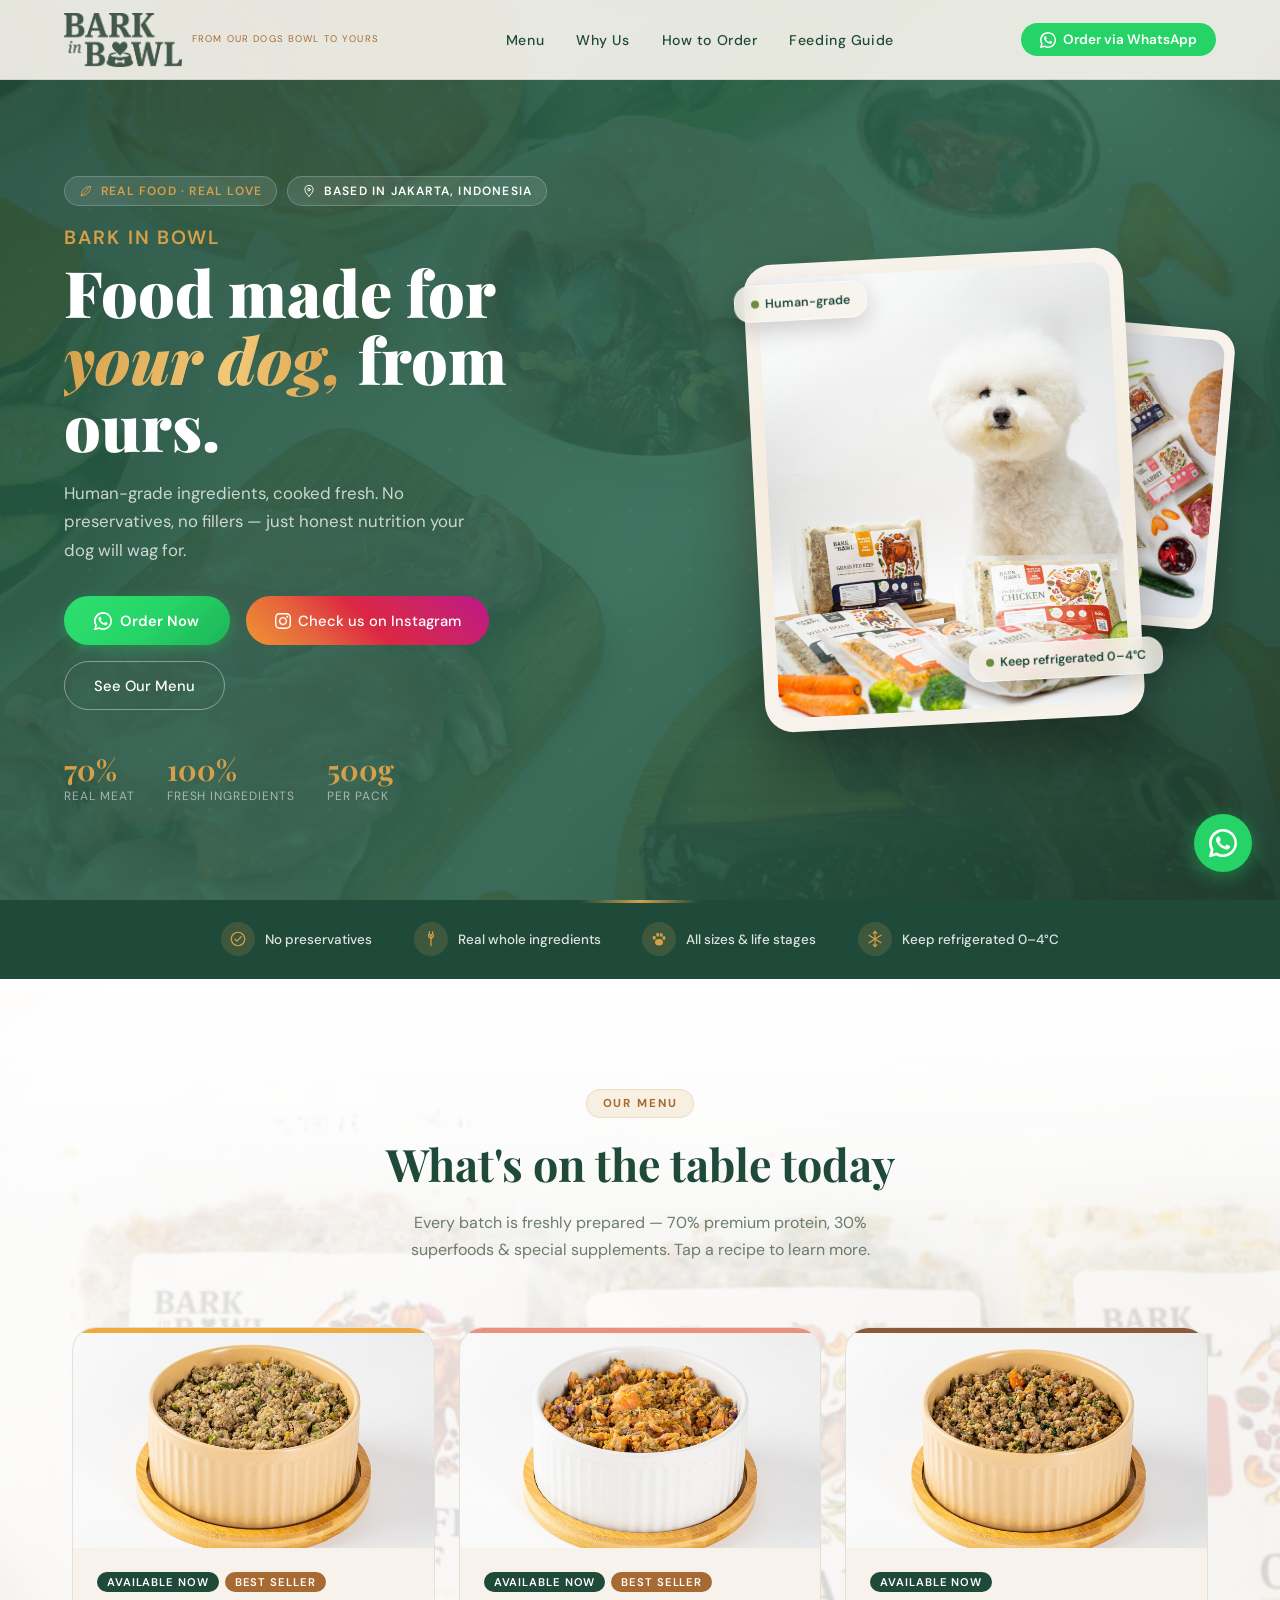
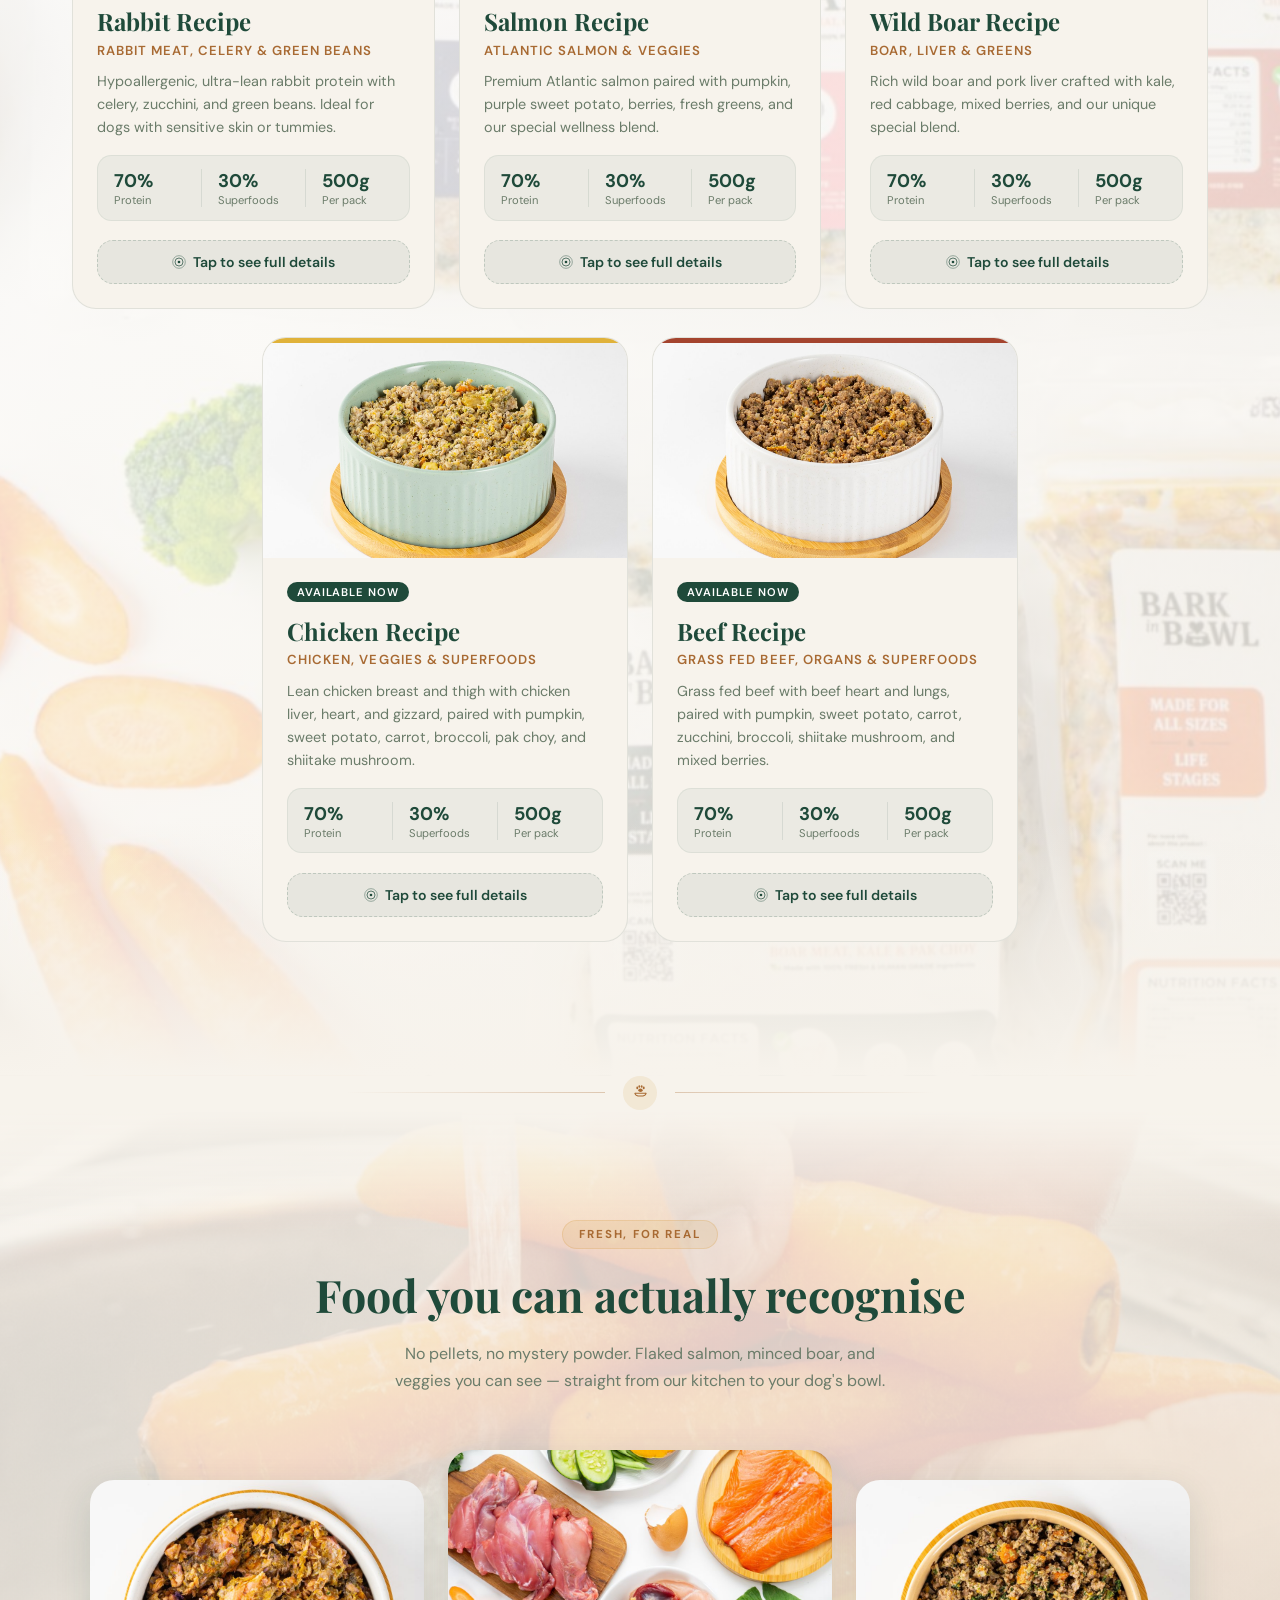
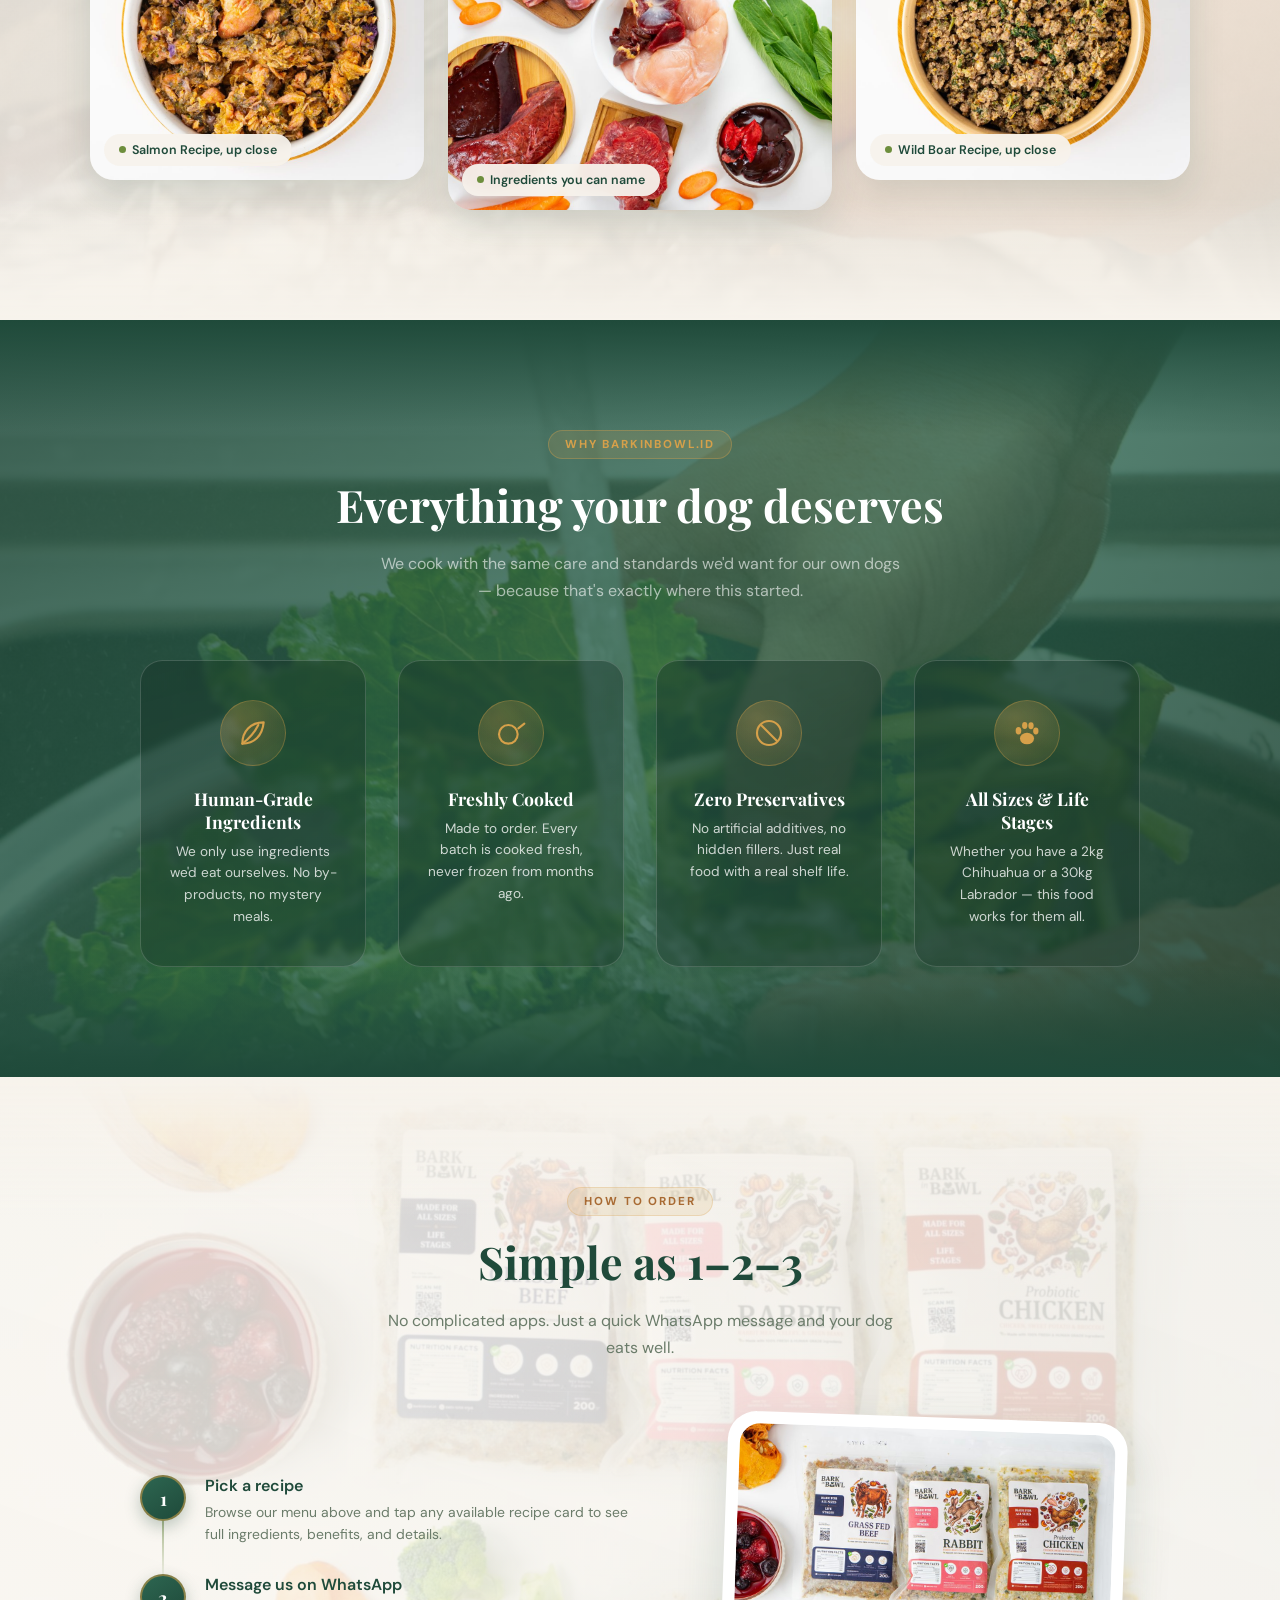
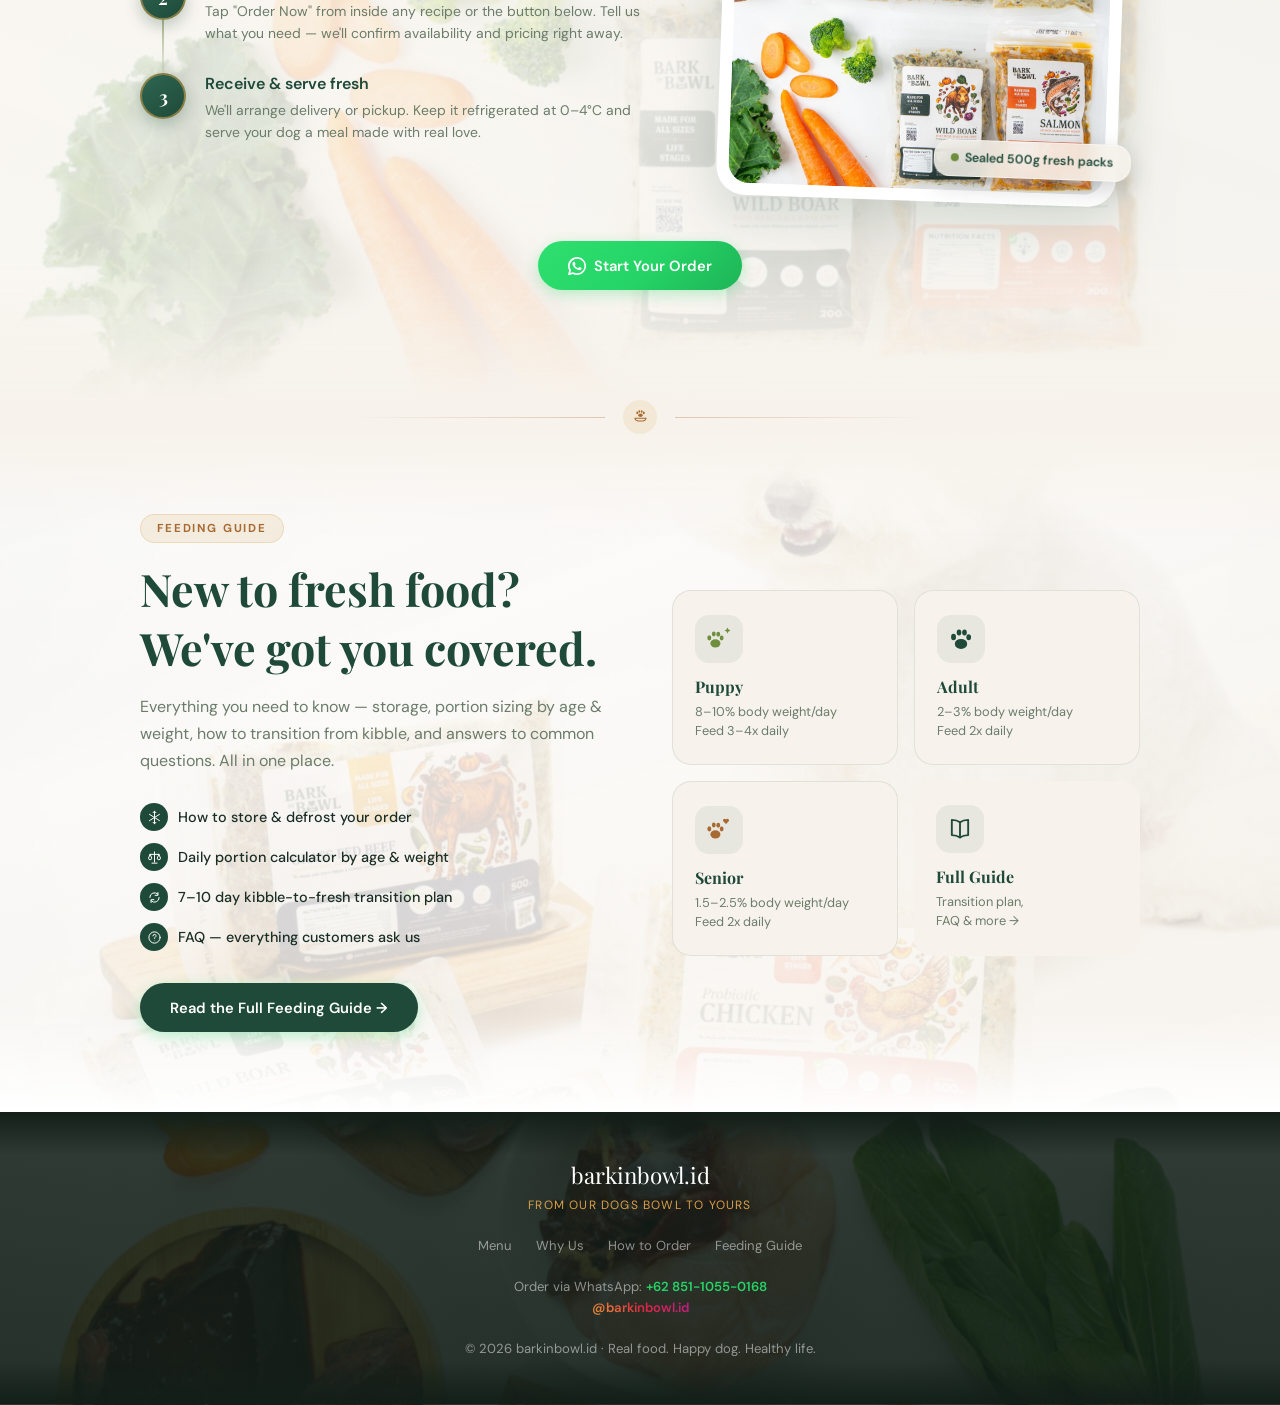
==== commit c84053a0: "Refresh site with August 2026 photoshoot, new logo and section backgrounds Photography - Replace eve" ====
--- a/index.html
+++ b/index.html
@@ -7,11 +7,11 @@
   <meta name="theme-color" content="#1F4A3A"/>
   <meta property="og:title" content="barkinbowl.id – Real Food. Real Love."/>
   <meta property="og:description" content="Freshly cooked, human-grade dog food. 70% real meat, zero preservatives — from our dogs bowl to yours."/>
-  <meta property="og:image" content="src/cover.jpg"/>
+  <meta property="og:image" content="src/cover.jpg?v=20260910"/>
   <meta property="og:type" content="website"/>
   <title>barkinbowl.id – Real Food. Real Love.</title>
   <link href="https://fonts.googleapis.com/css2?family=Playfair+Display:ital,wght@0,700;0,900;1,700&family=DM+Sans:wght@300;400;500;600&display=swap" rel="stylesheet"/>
-  <link rel="stylesheet" href="index.css">
+  <link rel="stylesheet" href="index.css?v=20260730">
   <link rel="icon" href="src/favicon-96.png" type="image/png">
 </head>
 <body>
@@ -20,8 +20,8 @@
 
 <nav>
   <a href="#" class="nav-logo">
-    <img src="src/logo.png" alt="Bark in Bowl" class="nav-logo-img">
-    <div class="nav-logo-text">barkinbowl.id<span>From our dogs bowl to yours</span></div>
+    <img src="src/logo-new.png?v=20260910" alt="Bark in Bowl" class="nav-logo-img">
+    <div class="nav-logo-text"><span>From our dogs bowl to yours</span></div>
   </a>
   <ul class="nav-links">
     <li><a href="#menu">Menu</a></li>
@@ -64,10 +64,10 @@
     </div>
     <div class="hero-visual">
       <div class="hero-photo-back">
-        <img src="src/cover2.jpg" alt="Two bowls of freshly cooked Bark in Bowl recipes" loading="lazy">
+        <img src="src/cover2.jpg?v=20260910" alt="The full Bark in Bowl range laid out with fresh vegetables" loading="lazy">
       </div>
       <div class="hero-photo-card">
-        <img src="src/cover.jpg" alt="Bark in Bowl Salmon and Wild Boar packs" class="hero-photo">
+        <img src="src/cover.jpg?v=20260910" alt="A dog with the Bark in Bowl Chicken, Salmon, Wild Boar, Beef and Rabbit packs and fresh vegetables" class="hero-photo">
         <div class="floating-tag tl"><span class="dot"></span> Human-grade</div>
         <div class="floating-tag br"><span class="dot"></span> Keep refrigerated 0–4°C</div>
       </div>
@@ -99,8 +99,24 @@
     <div class="carousel-fade carousel-fade-right"></div>
     <div class="products-track" id="products-track">
 
-    <div class="product-card card-accent-salmon clickable" onclick="openModal('salmon')" onkeydown="if(event.key==='Enter'||event.key===' '){event.preventDefault();openModal('salmon');}" role="button" tabindex="0" aria-label="View Salmon Recipe details">
-      <div class="product-card-img-placeholder"><img src="src/salmon.jpg" alt="Salmon Recipe" class="product-photo"></div>
+    <div class="product-card card-accent-rabbit clickable" onclick="openModal('rabbit')" onkeydown="if(event.key==='Enter'||event.key===' '){event.preventDefault();openModal('rabbit');}" role="button" tabindex="0" aria-label="View Rabbit Recipe details">
+      <div class="product-card-img-placeholder card-rabbit-bg"><img src="src/rabbit.jpg?v=20260910" alt="Rabbit Recipe" class="product-photo" loading="lazy"></div>
+      <div class="product-card-body">
+        <div class="product-tags"><span class="product-tag">Available Now</span><span class="product-tag product-tag-bestseller">Best Seller</span></div>
+        <div class="product-name">Rabbit Recipe</div>
+        <div class="product-variant">Rabbit Meat, Celery &amp; Green Beans</div>
+        <p class="product-desc">Hypoallergenic, ultra-lean rabbit protein with celery, zucchini, and green beans. Ideal for dogs with sensitive skin or tummies.</p>
+        <div class="product-macros">
+          <div class="macro"><span class="macro-num">70%</span><span class="macro-label">Protein</span></div>
+          <div class="macro"><span class="macro-num">30%</span><span class="macro-label">Superfoods</span></div>
+          <div class="macro"><span class="macro-num">500g</span><span class="macro-label">Per pack</span></div>
+        </div>
+        <div class="product-hint"><svg viewBox="0 0 24 24" fill="none" stroke="currentColor" stroke-width="1.5"><circle cx="12" cy="12" r="2" fill="currentColor" stroke="none"/><circle cx="12" cy="12" r="6" opacity="0.7"/><circle cx="12" cy="12" r="9.5" opacity="0.4"/></svg> Tap to see full details</div>
+      </div>
+    </div>
+
+<div class="product-card card-accent-salmon clickable" onclick="openModal('salmon')" onkeydown="if(event.key==='Enter'||event.key===' '){event.preventDefault();openModal('salmon');}" role="button" tabindex="0" aria-label="View Salmon Recipe details">
+      <div class="product-card-img-placeholder"><img src="src/salmon.jpg?v=20260910" alt="Salmon Recipe" class="product-photo" loading="lazy"></div>
       <div class="product-card-body">
         <div class="product-tags"><span class="product-tag">Available Now</span><span class="product-tag product-tag-bestseller">Best Seller</span></div>
         <div class="product-name">Salmon Recipe</div>
@@ -115,8 +131,8 @@
       </div>
     </div>
 
-    <div class="product-card card-accent-boar clickable" onclick="openModal('boar')" onkeydown="if(event.key==='Enter'||event.key===' '){event.preventDefault();openModal('boar');}" role="button" tabindex="0" aria-label="View Wild Boar Recipe details">
-      <div class="product-card-img-placeholder"><img src="src/boar.jpg" alt="Wild Boar Recipe" class="product-photo"></div>
+<div class="product-card card-accent-boar clickable" onclick="openModal('boar')" onkeydown="if(event.key==='Enter'||event.key===' '){event.preventDefault();openModal('boar');}" role="button" tabindex="0" aria-label="View Wild Boar Recipe details">
+      <div class="product-card-img-placeholder"><img src="src/boar.jpg?v=20260910" alt="Wild Boar Recipe" class="product-photo" loading="lazy"></div>
       <div class="product-card-body">
         <div class="product-tags"><span class="product-tag">Available Now</span></div>
         <div class="product-name">Wild Boar Recipe</div>
@@ -131,10 +147,10 @@
       </div>
     </div>
 
-    <div class="product-card card-accent-chicken clickable" onclick="openModal('chicken')" onkeydown="if(event.key==='Enter'||event.key===' '){event.preventDefault();openModal('chicken');}" role="button" tabindex="0" aria-label="View Chicken Recipe details">
-      <div class="product-card-img-placeholder card-chicken-bg"><svg viewBox="0 0 100 100" fill="none" stroke="currentColor"><path d="M18 54a32 17 0 0 0 64 0" stroke-width="4" stroke-linecap="round"/><line x1="18" y1="54" x2="82" y2="54" stroke-width="4" stroke-linecap="round"/><g fill="currentColor" stroke="none"><ellipse cx="50" cy="37" rx="13" ry="10.5"/><ellipse cx="31" cy="23" rx="5.6" ry="7.6"/><ellipse cx="43" cy="14.5" rx="5.2" ry="7"/><ellipse cx="57" cy="14.5" rx="5.2" ry="7"/><ellipse cx="69" cy="23" rx="5.6" ry="7.6"/></g></svg></div>
+<div class="product-card card-accent-chicken clickable" onclick="openModal('chicken')" onkeydown="if(event.key==='Enter'||event.key===' '){event.preventDefault();openModal('chicken');}" role="button" tabindex="0" aria-label="View Chicken Recipe details">
+      <div class="product-card-img-placeholder card-chicken-bg"><img src="src/chicken.jpg?v=20260910" alt="Chicken Recipe" class="product-photo" loading="lazy"></div>
       <div class="product-card-body">
-        <div class="product-tags"><span class="product-tag">Available Now</span><span class="product-tag product-tag-new">New</span></div>
+        <div class="product-tags"><span class="product-tag">Available Now</span></div>
         <div class="product-name">Chicken Recipe</div>
         <div class="product-variant">Chicken, Veggies &amp; Superfoods</div>
         <p class="product-desc">Lean chicken breast and thigh with chicken liver, heart, and gizzard, paired with pumpkin, sweet potato, carrot, broccoli, pak choy, and shiitake mushroom.</p>
@@ -147,26 +163,10 @@
       </div>
     </div>
 
-    <div class="product-card card-accent-rabbit clickable" onclick="openModal('rabbit')" onkeydown="if(event.key==='Enter'||event.key===' '){event.preventDefault();openModal('rabbit');}" role="button" tabindex="0" aria-label="View Rabbit Recipe details">
-      <div class="product-card-img-placeholder card-rabbit-bg"><svg viewBox="0 0 100 100" fill="none" stroke="currentColor"><path d="M18 54a32 17 0 0 0 64 0" stroke-width="4" stroke-linecap="round"/><line x1="18" y1="54" x2="82" y2="54" stroke-width="4" stroke-linecap="round"/><g fill="currentColor" stroke="none"><ellipse cx="50" cy="37" rx="13" ry="10.5"/><ellipse cx="31" cy="23" rx="5.6" ry="7.6"/><ellipse cx="43" cy="14.5" rx="5.2" ry="7"/><ellipse cx="57" cy="14.5" rx="5.2" ry="7"/><ellipse cx="69" cy="23" rx="5.6" ry="7.6"/></g></svg></div>
+<div class="product-card card-accent-beef clickable" onclick="openModal('beef')" onkeydown="if(event.key==='Enter'||event.key===' '){event.preventDefault();openModal('beef');}" role="button" tabindex="0" aria-label="View Beef Recipe details">
+      <div class="product-card-img-placeholder card-beef-bg"><img src="src/beef.jpg?v=20260910" alt="Beef Recipe" class="product-photo" loading="lazy"></div>
       <div class="product-card-body">
-        <div class="product-tags"><span class="product-tag">Available Now</span><span class="product-tag product-tag-new">New</span></div>
-        <div class="product-name">Rabbit Recipe</div>
-        <div class="product-variant">Rabbit Meat, Celery &amp; Green Beans</div>
-        <p class="product-desc">Hypoallergenic, ultra-lean rabbit protein with celery, zucchini, and green beans. Ideal for dogs with sensitive skin or tummies.</p>
-        <div class="product-macros">
-          <div class="macro"><span class="macro-num">70%</span><span class="macro-label">Protein</span></div>
-          <div class="macro"><span class="macro-num">30%</span><span class="macro-label">Superfoods</span></div>
-          <div class="macro"><span class="macro-num">500g</span><span class="macro-label">Per pack</span></div>
-        </div>
-        <div class="product-hint"><svg viewBox="0 0 24 24" fill="none" stroke="currentColor" stroke-width="1.5"><circle cx="12" cy="12" r="2" fill="currentColor" stroke="none"/><circle cx="12" cy="12" r="6" opacity="0.7"/><circle cx="12" cy="12" r="9.5" opacity="0.4"/></svg> Tap to see full details</div>
-      </div>
-    </div>
-
-    <div class="product-card card-accent-beef clickable" onclick="openModal('beef')" onkeydown="if(event.key==='Enter'||event.key===' '){event.preventDefault();openModal('beef');}" role="button" tabindex="0" aria-label="View Beef Recipe details">
-      <div class="product-card-img-placeholder card-beef-bg"><svg viewBox="0 0 100 100" fill="none" stroke="currentColor"><path d="M18 54a32 17 0 0 0 64 0" stroke-width="4" stroke-linecap="round"/><line x1="18" y1="54" x2="82" y2="54" stroke-width="4" stroke-linecap="round"/><g fill="currentColor" stroke="none"><ellipse cx="50" cy="37" rx="13" ry="10.5"/><ellipse cx="31" cy="23" rx="5.6" ry="7.6"/><ellipse cx="43" cy="14.5" rx="5.2" ry="7"/><ellipse cx="57" cy="14.5" rx="5.2" ry="7"/><ellipse cx="69" cy="23" rx="5.6" ry="7.6"/></g></svg></div>
-      <div class="product-card-body">
-        <div class="product-tags"><span class="product-tag">Available Now</span><span class="product-tag product-tag-new">New</span></div>
+        <div class="product-tags"><span class="product-tag">Available Now</span></div>
         <div class="product-name">Beef Recipe</div>
         <div class="product-variant">Grass Fed Beef, Organs &amp; Superfoods</div>
         <p class="product-desc">Grass fed beef with beef heart and lungs, paired with pumpkin, sweet potato, carrot, zucchini, broccoli, shiitake mushroom, and mixed berries.</p>
@@ -187,6 +187,8 @@
   </div>
 </section>
 
+<div class="section-divider" aria-hidden="true"><span class="divider-rule"></span><span class="divider-mark"><svg viewBox="0 0 100 100" fill="none" stroke="currentColor"><path d="M18 54a32 17 0 0 0 64 0" stroke-width="6" stroke-linecap="round"/><line x1="18" y1="54" x2="82" y2="54" stroke-width="6" stroke-linecap="round"/><g fill="currentColor" stroke="none"><ellipse cx="50" cy="37" rx="13" ry="10.5"/><ellipse cx="31" cy="23" rx="5.6" ry="7.6"/><ellipse cx="43" cy="14.5" rx="5.2" ry="7"/><ellipse cx="57" cy="14.5" rx="5.2" ry="7"/><ellipse cx="69" cy="23" rx="5.6" ry="7.6"/></g></svg></span><span class="divider-rule"></span></div>
+
 <section id="fresh">
   <div class="section-header reveal">
     <div class="section-label">Fresh, For Real</div>
@@ -195,15 +197,15 @@
   </div>
   <div class="gallery-strip">
     <figure class="gallery-item reveal">
-      <img src="src/salmon1.jpg" alt="Close-up of the Salmon Recipe in a bowl" loading="lazy">
+      <img src="src/salmon1.jpg?v=20260910" alt="Close-up of the Salmon Recipe in a bowl" loading="lazy">
       <figcaption><span class="dot"></span> Salmon Recipe, up close</figcaption>
     </figure>
     <figure class="gallery-item gallery-item-mid reveal">
-      <img src="src/cover2.jpg" alt="Wild Boar and Salmon recipes served side by side" loading="lazy">
-      <figcaption><span class="dot"></span> Cooked fresh, served simple</figcaption>
+      <img src="src/fresh-mid.jpg?v=20260910" alt="Fresh salmon, chicken, beef, rabbit and vegetables before cooking" loading="lazy">
+      <figcaption><span class="dot"></span> Ingredients you can name</figcaption>
     </figure>
     <figure class="gallery-item reveal">
-      <img src="src/boar1.jpg" alt="Close-up of the Wild Boar Recipe in a bowl" loading="lazy">
+      <img src="src/boar1.jpg?v=20260910" alt="Close-up of the Wild Boar Recipe in a bowl" loading="lazy">
       <figcaption><span class="dot"></span> Wild Boar Recipe, up close</figcaption>
     </figure>
   </div>
@@ -255,7 +257,7 @@
     </div>
     <div class="order-visual reveal">
       <div class="order-photo-card">
-        <img src="src/pack.jpg" alt="Bark in Bowl Salmon and Wild Boar 500g packs" loading="lazy">
+        <img src="src/pack.jpg?v=20260910" alt="The Bark in Bowl range of sealed 500g fresh packs with vegetables" loading="lazy">
         <div class="floating-tag br"><span class="dot"></span> Sealed 500g fresh packs</div>
       </div>
     </div>
@@ -267,6 +269,8 @@
     </a>
   </div>
 </section>
+
+<div class="section-divider" aria-hidden="true"><span class="divider-rule"></span><span class="divider-mark"><svg viewBox="0 0 100 100" fill="none" stroke="currentColor"><path d="M18 54a32 17 0 0 0 64 0" stroke-width="6" stroke-linecap="round"/><line x1="18" y1="54" x2="82" y2="54" stroke-width="6" stroke-linecap="round"/><g fill="currentColor" stroke="none"><ellipse cx="50" cy="37" rx="13" ry="10.5"/><ellipse cx="31" cy="23" rx="5.6" ry="7.6"/><ellipse cx="43" cy="14.5" rx="5.2" ry="7"/><ellipse cx="57" cy="14.5" rx="5.2" ry="7"/><ellipse cx="69" cy="23" rx="5.6" ry="7.6"/></g></svg></span><span class="divider-rule"></span></div>
 
 <section id="guide-teaser">
   <div class="guide-teaser-inner">
@@ -373,7 +377,7 @@
   const products = {
     salmon: {
       isBestSeller: true,
-      photo: 'src/salmon-modal.jpg',
+      photo: 'src/salmon-modal.jpg?v=20260910',
       bg: 'linear-gradient(135deg, #e8f0e0, #d0e4c0)',
       name: 'Salmon Recipe',
       variant: 'Atlantic Salmon & Veggies',
@@ -390,7 +394,7 @@
       ]
     },
     boar: {
-      photo: 'src/boar-modal.jpg',
+      photo: 'src/boar-modal.jpg?v=20260910',
       bg: 'linear-gradient(135deg, #e0e8d8, #c4d8b0)',
       name: 'Wild Boar Recipe',
       variant: 'Boar, Liver & Greens',
@@ -407,7 +411,8 @@
       ]
     },
     rabbit: {
-      isNew: true,
+      isBestSeller: true,
+      photo: 'src/rabbit-modal.jpg?v=20260910',
       bg: 'linear-gradient(135deg, #fde8cc, #f5c98a)',
       name: 'Rabbit Recipe',
       variant: 'Rabbit Meat, Celery & Green Beans',
@@ -424,7 +429,7 @@
       ]
     },
     chicken: {
-      isNew: true,
+      photo: 'src/chicken-modal.jpg?v=20260910',
       bg: 'linear-gradient(135deg, #fff2d6, #f6dfa0)',
       name: 'Chicken Recipe',
       variant: 'Chicken, Veggies & Superfoods',
@@ -441,7 +446,7 @@
       ]
     },
     beef: {
-      isNew: true,
+      photo: 'src/beef-modal.jpg?v=20260910',
       bg: 'linear-gradient(135deg, #f6dcd4, #dba695)',
       name: 'Beef Recipe',
       variant: 'Grass Fed Beef, Organs & Superfoods',
--- a/index.css
+++ b/index.css
@@ -40,7 +40,7 @@
   padding: 0 5vw; height: 80px;
 }
 .nav-logo { display: flex; align-items: center; gap: 10px; text-decoration: none; }
-.nav-logo-img { height: 70px; width: auto; display: block; }
+.nav-logo-img { height: 54px; width: auto; display: block; }
 .nav-logo-text { font-family: 'Playfair Display', serif; font-size: 1.1rem; font-weight: 700; color: var(--forest); line-height: 1.1; }
 .nav-logo-text span { display: block; font-size: 0.6rem; font-family: 'DM Sans', sans-serif; font-weight: 400; letter-spacing: 0.12em; color: var(--brown); text-transform: uppercase; }
 .nav-links { display: flex; gap: 2rem; list-style: none; }
@@ -65,7 +65,7 @@
 /* ─── HERO ─── */
 .hero {
   min-height: 100vh; display: flex; align-items: center;
-  background-image: linear-gradient(135deg, rgba(31,74,58,0.93) 0%, rgba(45,102,81,0.9) 55%, rgba(26,61,46,0.95) 100%), url('src/cover1.jpg');
+  background-image: linear-gradient(135deg, rgba(31,74,58,0.93) 0%, rgba(45,102,81,0.9) 55%, rgba(26,61,46,0.95) 100%), url('src/cover1.jpg?v=20260910');
   background-size: cover; background-position: center;
   padding: 140px 5vw 60px; position: relative; overflow: hidden;
 }
@@ -184,7 +184,13 @@
 .section-header .section-sub { margin: 0 auto; }
 
 /* ─── MENU ─── */
-#menu { background: #fff; }
+#menu {
+  background-image:
+    linear-gradient(to bottom, #fff 0%, rgba(255,255,255,0) 15%, rgba(247,243,236,0) 85%, var(--cream) 100%),
+    linear-gradient(160deg, rgba(255,255,255,0.84) 0%, rgba(247,243,236,0.80) 100%),
+    url('src/bg-menu.jpg?v=20260910');
+  background-size: cover; background-position: center; background-color: #fff;
+}
 .products-carousel { max-width: 1160px; margin: 0 auto; position: relative; }
 .products-track {
   display: flex; gap: 1.5rem; overflow-x: auto; padding: 0.5rem 0.5rem 1.5rem;
@@ -199,16 +205,6 @@
   font-size: 0.82rem; color: var(--muted); margin-top: 0.3rem;
 }
 .carousel-hint svg { width: 15px; height: 15px; }
-
-/* Desktop & tablet: show every recipe at once (3 + 2 centered) instead of scrolling */
-@media (min-width: 769px) {
-  .products-track {
-    flex-wrap: wrap; justify-content: center; overflow-x: visible;
-    scroll-snap-type: none; row-gap: 1.75rem;
-  }
-  .products-track .product-card { flex: 1 1 300px; max-width: 366px; scroll-snap-align: none; }
-  .carousel-arrow, .carousel-fade, .carousel-hint { display: none; }
-}
 
 .carousel-fade {
   position: absolute; top: 0; bottom: 1.5rem; width: 64px; pointer-events: none; z-index: 2;
@@ -296,20 +292,27 @@
 .product-hint svg { width: 16px; height: 16px; flex-shrink: 0; }
 
 /* ─── WHY ─── */
-#why { background: var(--forest); }
+#why {
+  background-image:
+    linear-gradient(to bottom, var(--forest) 0%, rgba(31,74,58,0) 15%, rgba(31,74,58,0) 85%, var(--forest) 100%),
+    linear-gradient(135deg, rgba(31,74,58,0.85) 0%, rgba(45,102,81,0.80) 55%, rgba(26,61,46,0.88) 100%),
+    url('src/bg-why.jpg?v=20260910');
+  background-size: cover; background-position: center; background-color: var(--forest);
+}
 #why .section-label { color: var(--honey); background: rgba(214,160,74,0.16); border-color: rgba(214,160,74,0.35); }
 #why .section-title { color: #fff; }
 #why .section-sub { color: rgba(255,255,255,0.65); }
 .why-grid { display: grid; grid-template-columns: repeat(auto-fit, minmax(220px, 1fr)); gap: 2rem; max-width: 1000px; margin: 0 auto; }
 .why-card {
-  background: linear-gradient(165deg, rgba(255,255,255,0.09), rgba(255,255,255,0.035));
-  border: 1px solid rgba(255,255,255,0.12);
+  background: linear-gradient(165deg, rgba(20,48,37,0.42), rgba(20,48,37,0.30));
+  backdrop-filter: blur(3px); -webkit-backdrop-filter: blur(3px);
+  border: 1px solid rgba(255,255,255,0.16);
   border-radius: 1.4rem; padding: 2.4rem 1.6rem; text-align: center;
   transition: transform .28s ease, background .28s ease, border-color .28s ease, box-shadow .28s ease;
 }
 .why-card:hover {
   transform: translateY(-8px);
-  background: linear-gradient(165deg, rgba(255,255,255,0.13), rgba(255,255,255,0.05));
+  background: linear-gradient(165deg, rgba(20,48,37,0.52), rgba(20,48,37,0.38));
   border-color: rgba(214,160,74,0.45);
   box-shadow: 0 22px 44px rgba(0,0,0,0.28);
 }
@@ -323,10 +326,16 @@
 .why-card:hover .why-icon { transform: scale(1.08) rotate(-4deg); }
 .why-icon svg { width: 32px; height: 32px; }
 .why-title { font-family: 'Playfair Display', serif; font-size: 1.1rem; font-weight: 700; color: #fff; margin-bottom: 0.5rem; }
-.why-desc { font-size: 0.85rem; color: rgba(255,255,255,0.6); line-height: 1.6; }
+.why-desc { font-size: 0.85rem; color: rgba(255,255,255,0.78); line-height: 1.6; }
 
 /* ─── HOW TO ORDER ─── */
-#order { background: var(--cream); }
+#order {
+  background-image:
+    linear-gradient(to bottom, var(--cream) 0%, rgba(247,243,236,0) 15%, rgba(247,243,236,0) 85%, var(--cream) 100%),
+    linear-gradient(200deg, rgba(247,243,236,0.83) 0%, rgba(250,247,241,0.86) 100%),
+    url('src/bg-order.jpg?v=20260910');
+  background-size: cover; background-position: center; background-color: var(--cream);
+}
 .steps { display: flex; flex-wrap: wrap; gap: 2rem; justify-content: center; max-width: 900px; margin: 0 auto; }
 .step { position: relative; display: flex; align-items: flex-start; gap: 1.2rem; flex: 1 1 240px; }
 .step-num {
@@ -347,7 +356,14 @@
 .order-cta-wrap { text-align: center; margin-top: 2.5rem; }
 
 /* ─── FEEDING GUIDE TEASER ─── */
-#guide-teaser { background: #fff; padding: 80px 5vw; }
+#guide-teaser {
+  background-image:
+    linear-gradient(to bottom, var(--cream) 0%, rgba(247,243,236,0) 15%, rgba(255,255,255,0) 85%, #fff 100%),
+    linear-gradient(160deg, rgba(255,255,255,0.85) 0%, rgba(247,243,236,0.83) 100%),
+    url('src/bg-guide.jpg?v=20260910');
+  background-size: cover; background-position: center; background-color: #fff;
+  padding: 80px 5vw;
+}
 .guide-teaser-inner { max-width: 1000px; margin: 0 auto; display: grid; grid-template-columns: 1fr 1fr; gap: 4rem; align-items: center; }
 .teaser-features-list { display: flex; flex-direction: column; gap: 0.75rem; margin-bottom: 2rem; }
 .teaser-feature-item { display: flex; align-items: center; gap: 10px; font-size: 0.9rem; color: var(--text); font-weight: 500; }
@@ -436,7 +452,12 @@
 
 /* ─── FOOTER ─── */
 footer {
-  background: #121e18; color: rgba(255,255,255,0.5);
+  background-image:
+    linear-gradient(to bottom, #121e18 0%, rgba(18,30,24,0) 15%, rgba(18,30,24,0) 85%, #121e18 100%),
+    linear-gradient(rgba(18,30,24,0.86) 0%, rgba(18,30,24,0.91) 100%),
+    url('src/bg-footer.jpg?v=20260910');
+  background-size: cover; background-position: center; background-color: #121e18;
+  color: rgba(255,255,255,0.5);
   padding: 3rem 5vw; text-align: center; font-size: 0.82rem;
 }
 footer .footer-logo { font-family: 'Playfair Display', serif; font-size: 1.4rem; color: #fff; margin-bottom: 0.4rem; }
@@ -490,6 +511,28 @@
 .nav-links a.active { color: var(--brown); }
 .nav-links a.active::after { right: 0; }
 
+/* ─── SECTION DIVIDER ─── */
+.section-divider {
+  background: var(--cream);
+  display: flex; align-items: center; justify-content: center;
+  gap: 1.1rem; padding: 0 5vw;
+}
+.section-divider .divider-rule {
+  height: 1px; flex: 1 1 0; max-width: 260px;
+}
+.section-divider .divider-rule:first-child {
+  background: linear-gradient(to right, rgba(168,106,51,0) 0%, rgba(168,106,51,0.32) 100%);
+}
+.section-divider .divider-rule:last-child {
+  background: linear-gradient(to left, rgba(168,106,51,0) 0%, rgba(168,106,51,0.32) 100%);
+}
+.section-divider .divider-mark {
+  width: 34px; height: 34px; border-radius: 50%; flex-shrink: 0;
+  display: flex; align-items: center; justify-content: center;
+  background: rgba(214,160,74,0.14); color: var(--brown);
+}
+.section-divider .divider-mark svg { width: 17px; height: 17px; }
+
 /* ─── HERO LAYERED PHOTOS ─── */
 .hero-photo-back {
   position: absolute; width: 240px; height: 300px;
@@ -502,7 +545,13 @@
 .hero-visual:hover .hero-photo-back { transform: translateY(-50%) rotate(8deg) translateX(10px); }
 
 /* ─── FRESH GALLERY ─── */
-#fresh { background: var(--cream); }
+#fresh {
+  background-image:
+    linear-gradient(to bottom, var(--cream) 0%, rgba(247,243,236,0) 15%, rgba(247,243,236,0) 85%, var(--cream) 100%),
+    linear-gradient(160deg, rgba(247,243,236,0.84) 0%, rgba(243,238,228,0.87) 100%),
+    url('src/bg-fresh.jpg?v=20260910');
+  background-size: cover; background-position: center; background-color: var(--cream);
+}
 .gallery-strip {
   display: grid; grid-template-columns: 1fr 1.15fr 1fr; gap: 1.5rem;
   max-width: 1100px; margin: 0 auto; align-items: center;
@@ -563,6 +612,9 @@
 @media (max-width: 768px) {
   /* Nav */
   .nav-links { display: none; }
+  /* the wordmark already spells the name, so the duplicate text goes on small screens */
+  .nav-logo-text { display: none; }
+  .nav-logo-img { height: 40px; }
   .nav-cta { padding: 0.45rem 0.85rem; font-size: 0.78rem; gap: 4px; }
   .nav-cta svg { width: 13px; height: 13px; }
   .nav-cta-long { display: none; } 
@@ -571,7 +623,7 @@
   /* Hero */
   .hero {
     padding: 90px 5vw 50px;
-    background-image: linear-gradient(rgba(20,42,33,0.88), rgba(15,33,26,0.93)), url('src/cover.jpg');
+    background-image: linear-gradient(rgba(20,42,33,0.88), rgba(15,33,26,0.93)), url('src/cover.jpg?v=20260910');
     background-size: cover; background-position: center;
   }
   .hero-inner { grid-template-columns: 1fr; text-align: center; }
@@ -604,4 +656,14 @@
   .order-photo-card .floating-tag.br { right: 8px; }
 
   section[id] { scroll-margin-top: 70px; }
-}+}
+/* Desktop & tablet: show every recipe at once (3 + 2 centered) instead of scrolling.
+   Must stay last — .carousel-arrow's base rule sets display:flex further up. */
+@media (min-width: 769px) {
+  .products-track {
+    flex-wrap: wrap; justify-content: center; overflow-x: visible;
+    scroll-snap-type: none; row-gap: 1.75rem;
+  }
+  .products-track .product-card { flex: 1 1 300px; max-width: 366px; scroll-snap-align: none; }
+  .carousel-arrow, .carousel-fade, .carousel-hint { display: none; }
+}
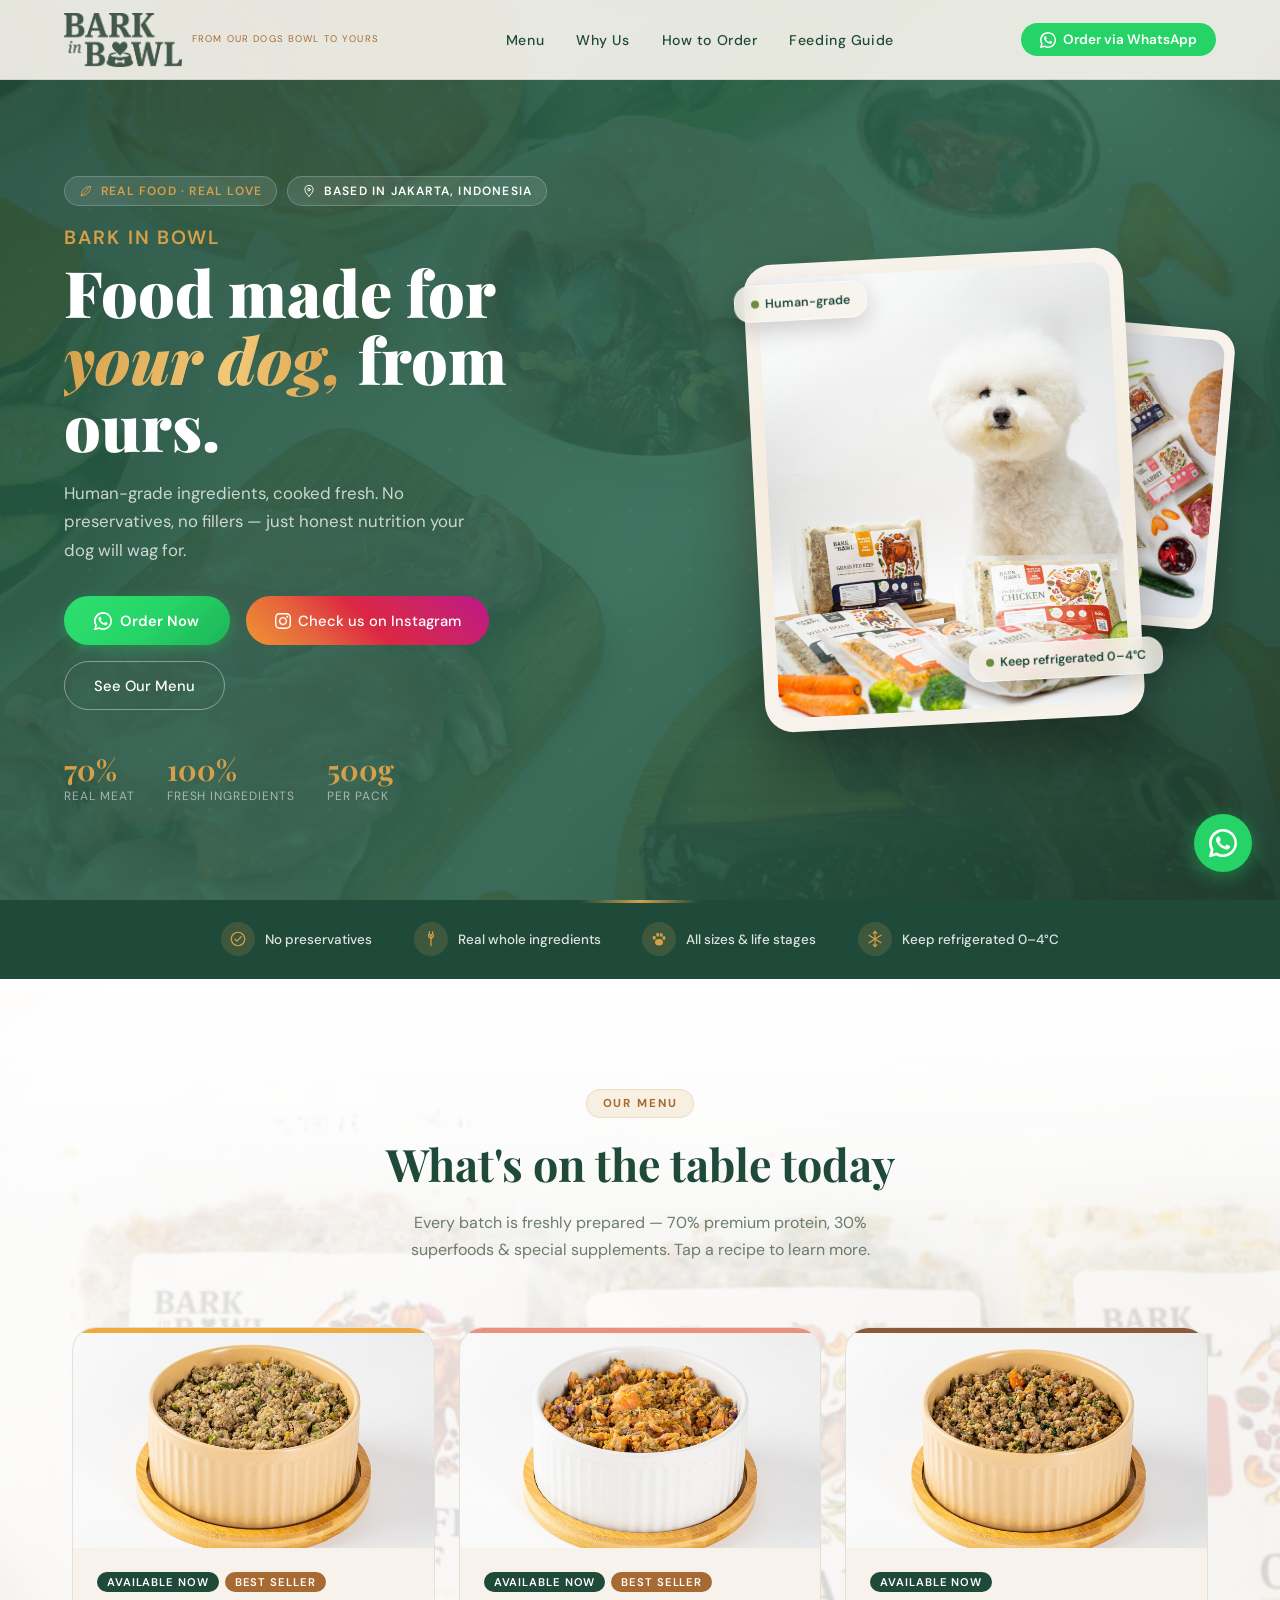
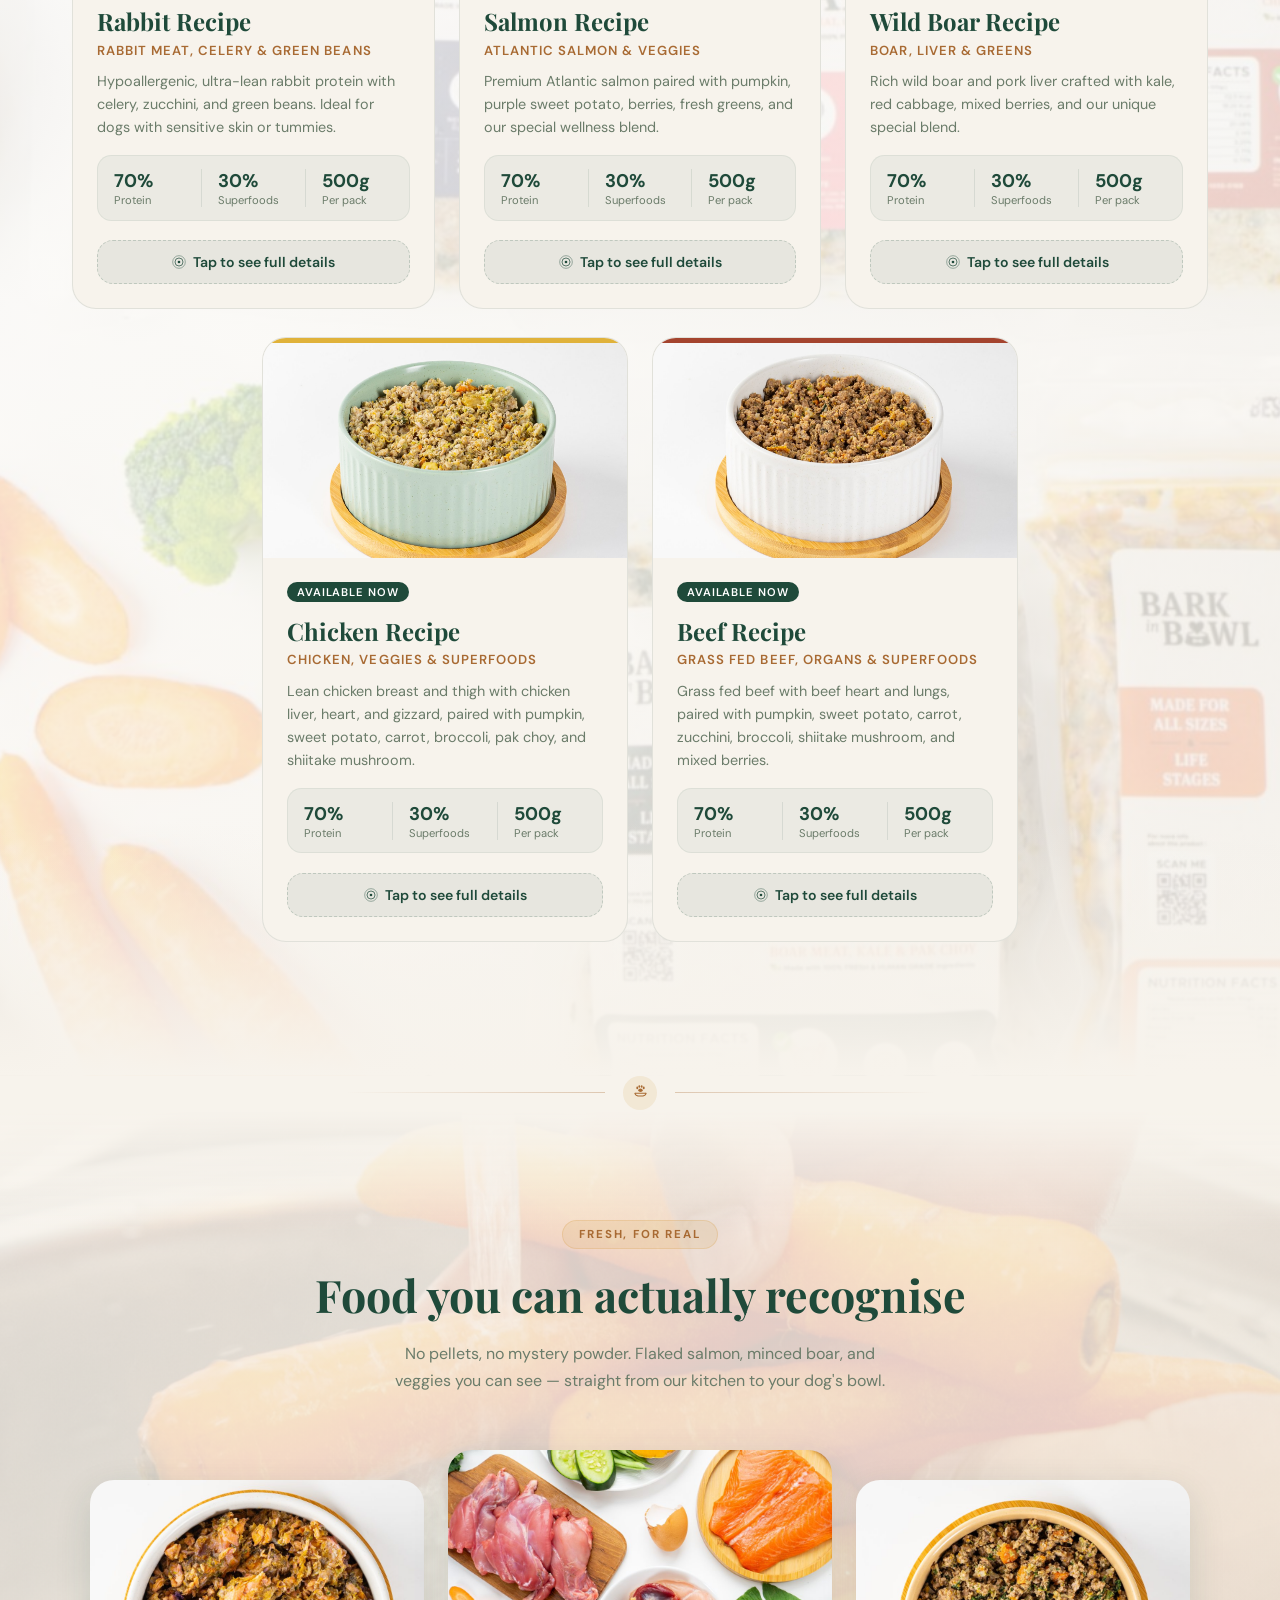
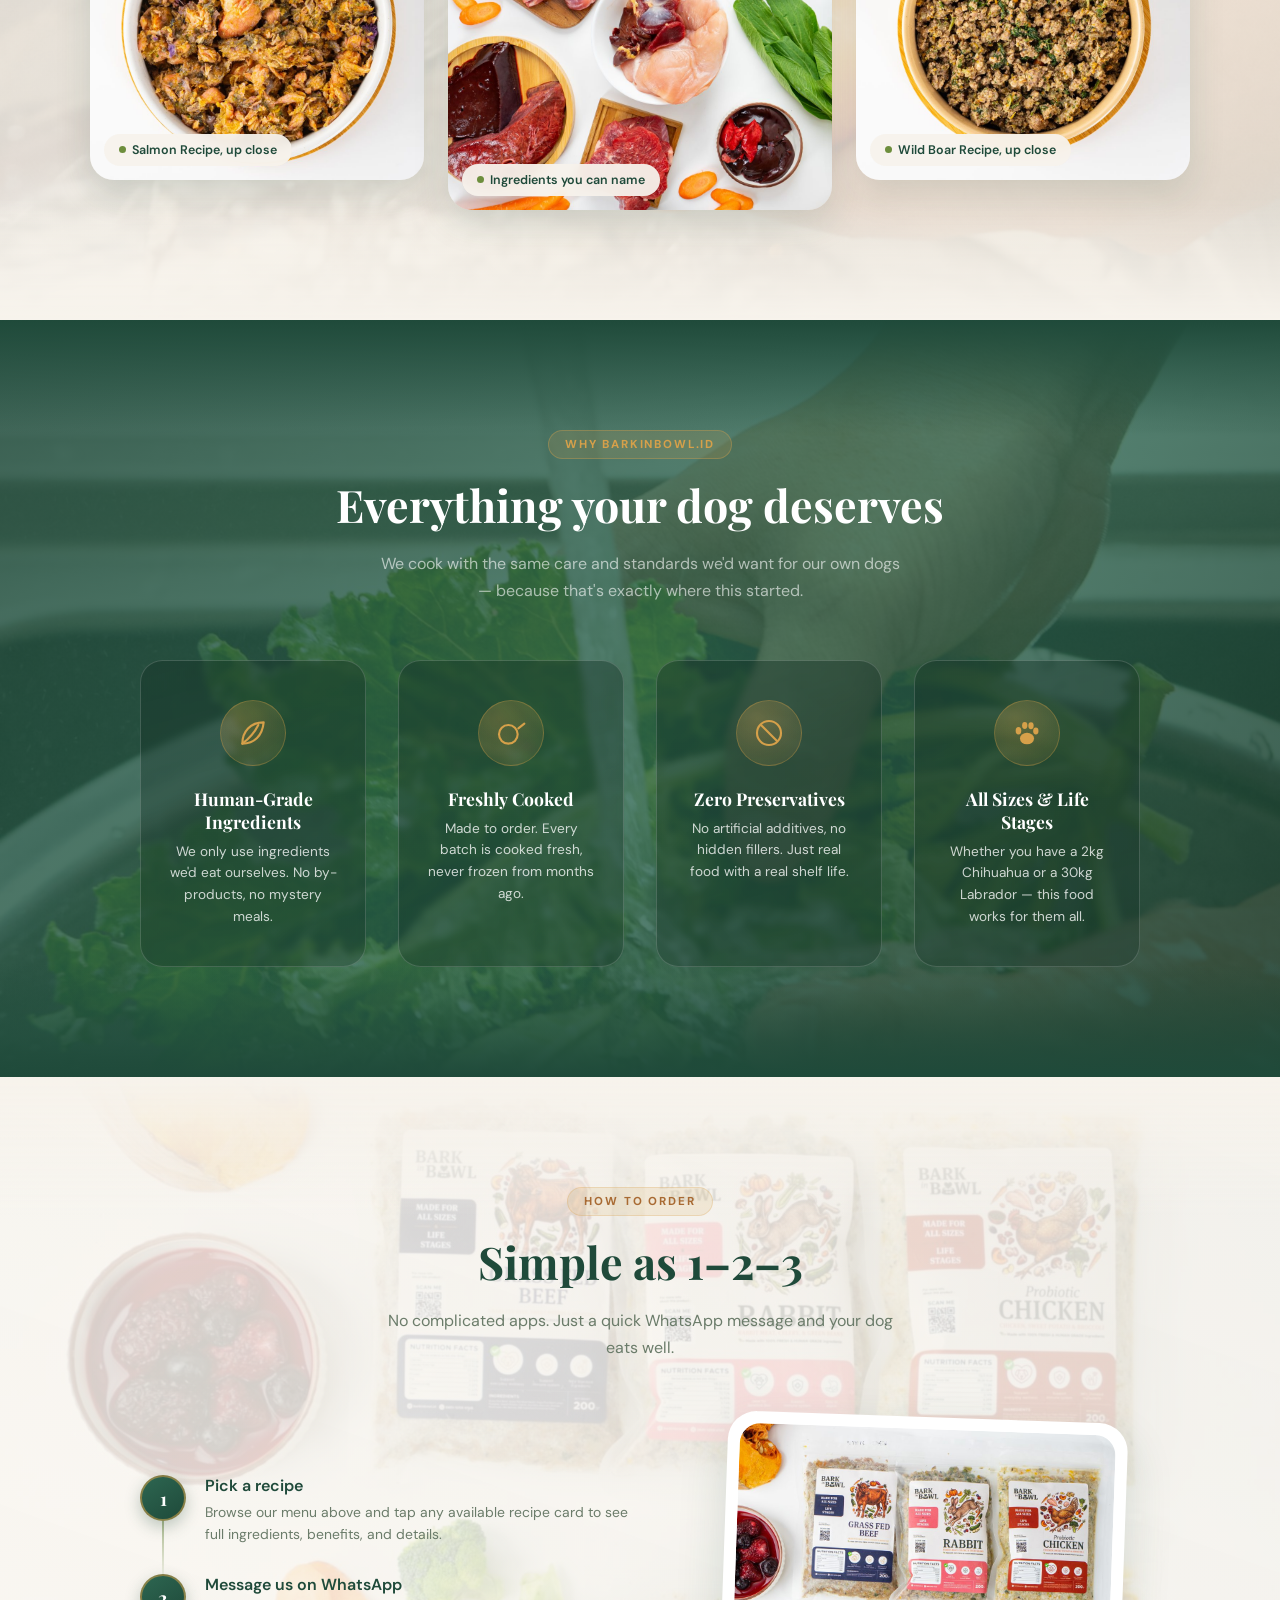
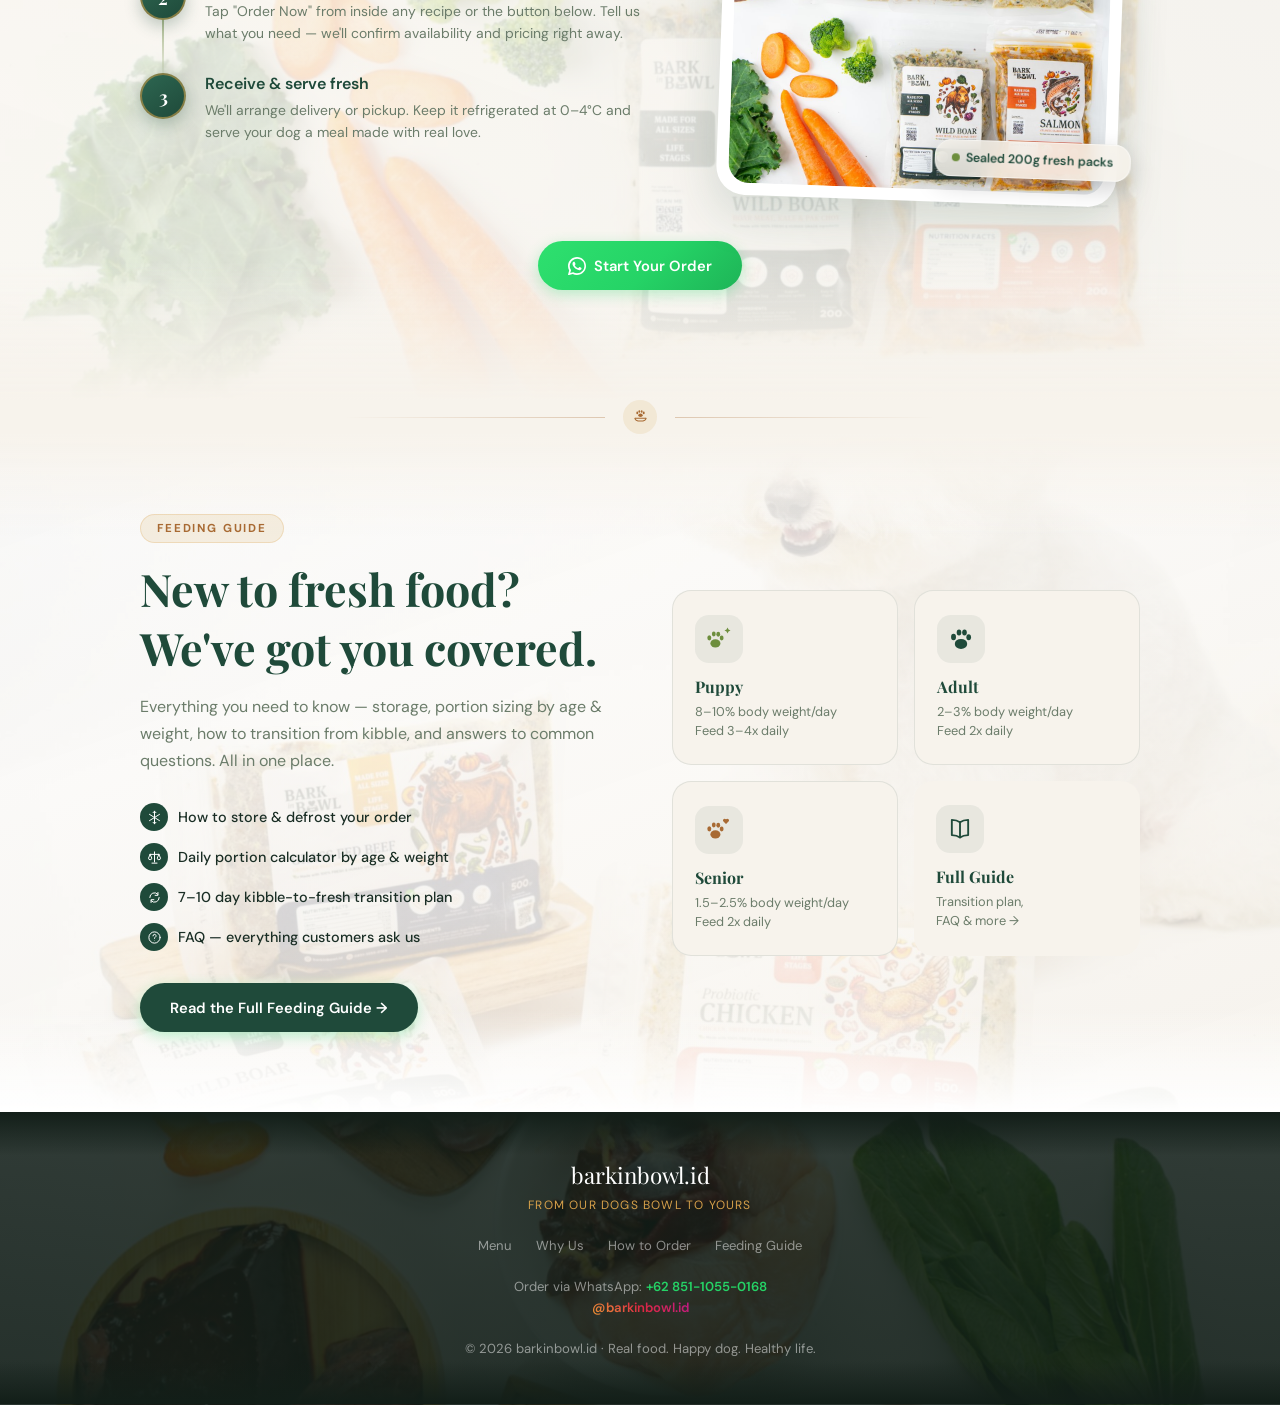
==== commit bc5da182: "logo update" ====
--- a/index.html
+++ b/index.html
@@ -12,7 +12,9 @@
   <title>barkinbowl.id – Real Food. Real Love.</title>
   <link href="https://fonts.googleapis.com/css2?family=Playfair+Display:ital,wght@0,700;0,900;1,700&family=DM+Sans:wght@300;400;500;600&display=swap" rel="stylesheet"/>
   <link rel="stylesheet" href="index.css?v=20260730">
-  <link rel="icon" href="src/favicon-96.png" type="image/png">
+  <link rel="icon" href="src/favicon-32.png?v=20260917" sizes="32x32" type="image/png">
+  <link rel="icon" href="src/favicon-96.png?v=20260917" sizes="96x96" type="image/png">
+  <link rel="apple-touch-icon" href="src/apple-touch-icon.png?v=20260917">
 </head>
 <body>
 
@@ -257,8 +259,8 @@
     </div>
     <div class="order-visual reveal">
       <div class="order-photo-card">
-        <img src="src/pack.jpg?v=20260910" alt="The Bark in Bowl range of sealed 500g fresh packs with vegetables" loading="lazy">
-        <div class="floating-tag br"><span class="dot"></span> Sealed 500g fresh packs</div>
+        <img src="src/pack.jpg?v=20260910" alt="The Bark in Bowl range of sealed 200g fresh packs with vegetables" loading="lazy">
+        <div class="floating-tag br"><span class="dot"></span> Sealed 200g fresh packs</div>
       </div>
     </div>
   </div>
--- a/index.css
+++ b/index.css
@@ -655,6 +655,46 @@
   .order-photo-card img { height: 300px; }
   .order-photo-card .floating-tag.br { right: 8px; }
 
+  /* ─── Section backgrounds ───
+     The bg-*.jpg washes are 1800x1250 landscape. On a portrait phone `cover`
+     crops them to a meaningless centre sliver behind an 80–85% overlay — all of
+     the ~1.3MB download, none of the photo. Mobile gets its own treatment
+     instead: each section keeps the brand colours of its overlay as a soft
+     gradient wash with a fine dot texture, and drops the photo layer.
+     The footer is the exception — it keeps bg-footer.jpg, it reads well there. */
+  #menu, #fresh, #why, #order, #guide-teaser {
+    background-size: auto; background-position: top center; background-repeat: repeat;
+  }
+  #menu {
+    background-image:
+      url("data:image/svg+xml,%3Csvg width='90' height='90' viewBox='0 0 90 90' xmlns='http://www.w3.org/2000/svg'%3E%3Cg fill='%231F4A3A' fill-opacity='0.035'%3E%3Ccircle cx='45' cy='45' r='1.5'/%3E%3C/g%3E%3C/svg%3E"),
+      radial-gradient(120% 60% at 82% 0%, rgba(214,160,74,0.14), rgba(214,160,74,0) 62%),
+      linear-gradient(180deg, #fff 0%, #fbf8f2 55%, var(--cream) 100%);
+  }
+  #fresh {
+    background-image:
+      url("data:image/svg+xml,%3Csvg width='90' height='90' viewBox='0 0 90 90' xmlns='http://www.w3.org/2000/svg'%3E%3Cg fill='%231F4A3A' fill-opacity='0.035'%3E%3Ccircle cx='45' cy='45' r='1.5'/%3E%3C/g%3E%3C/svg%3E"),
+      radial-gradient(110% 55% at 18% 8%, rgba(169,184,141,0.22), rgba(169,184,141,0) 60%),
+      linear-gradient(180deg, var(--cream) 0%, #f1ece1 52%, var(--cream) 100%);
+  }
+  #why {
+    background-image:
+      url("data:image/svg+xml,%3Csvg width='60' height='60' viewBox='0 0 60 60' xmlns='http://www.w3.org/2000/svg'%3E%3Cg fill='%23ffffff' fill-opacity='0.04'%3E%3Ccircle cx='30' cy='30' r='2'/%3E%3C/g%3E%3C/svg%3E"),
+      radial-gradient(100% 45% at 80% 10%, rgba(214,160,74,0.18), rgba(214,160,74,0) 62%),
+      linear-gradient(170deg, var(--forest) 0%, var(--forest-mid) 48%, #1a3d2e 100%);
+  }
+  #order {
+    background-image:
+      url("data:image/svg+xml,%3Csvg width='90' height='90' viewBox='0 0 90 90' xmlns='http://www.w3.org/2000/svg'%3E%3Cg fill='%231F4A3A' fill-opacity='0.035'%3E%3Ccircle cx='45' cy='45' r='1.5'/%3E%3C/g%3E%3C/svg%3E"),
+      radial-gradient(110% 55% at 85% 12%, rgba(109,142,61,0.16), rgba(109,142,61,0) 60%),
+      linear-gradient(180deg, var(--cream) 0%, #fdfaf4 50%, var(--cream) 100%);
+  }
+  #guide-teaser {
+    background-image:
+      url("data:image/svg+xml,%3Csvg width='90' height='90' viewBox='0 0 90 90' xmlns='http://www.w3.org/2000/svg'%3E%3Cg fill='%231F4A3A' fill-opacity='0.035'%3E%3Ccircle cx='45' cy='45' r='1.5'/%3E%3C/g%3E%3C/svg%3E"),
+      radial-gradient(115% 55% at 15% 5%, rgba(169,184,141,0.2), rgba(169,184,141,0) 60%),
+      linear-gradient(180deg, var(--cream) 0%, #faf7f1 55%, #fff 100%);
+  }
   section[id] { scroll-margin-top: 70px; }
 }
 /* Desktop & tablet: show every recipe at once (3 + 2 centered) instead of scrolling.
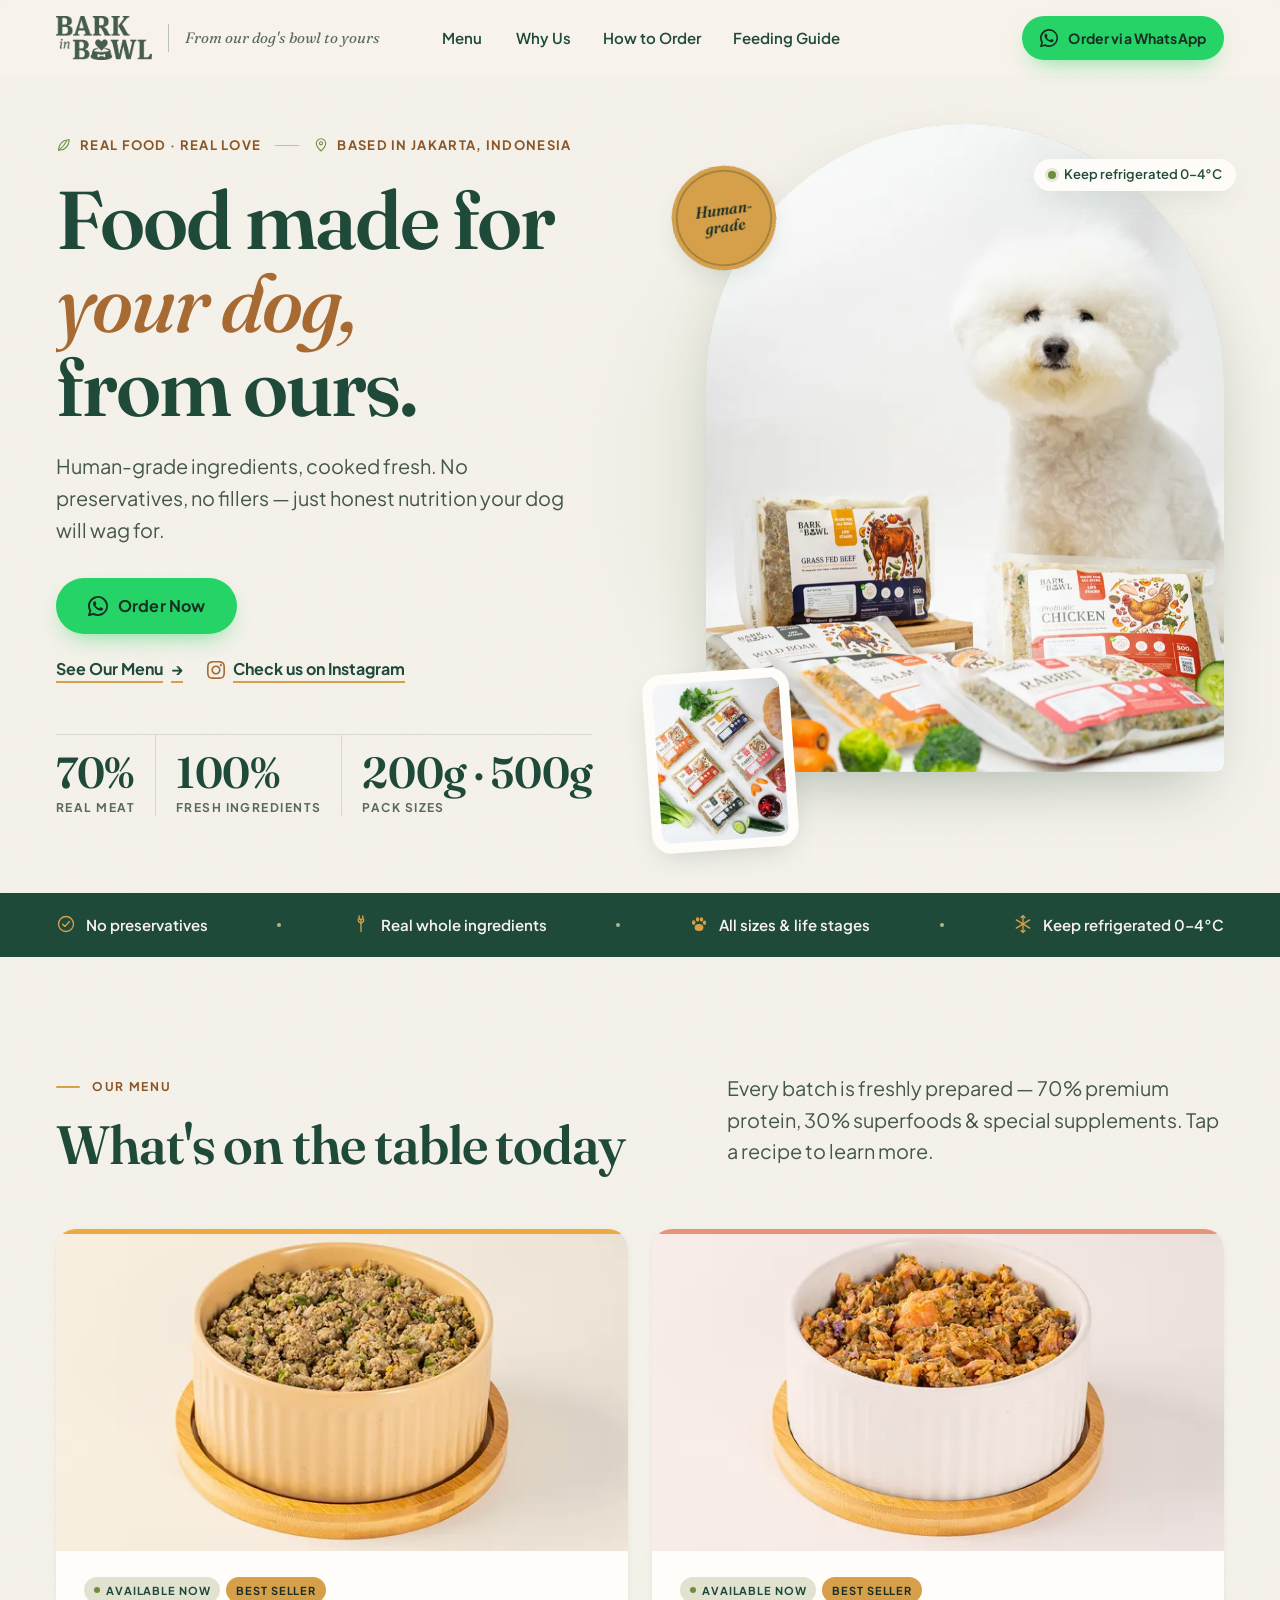
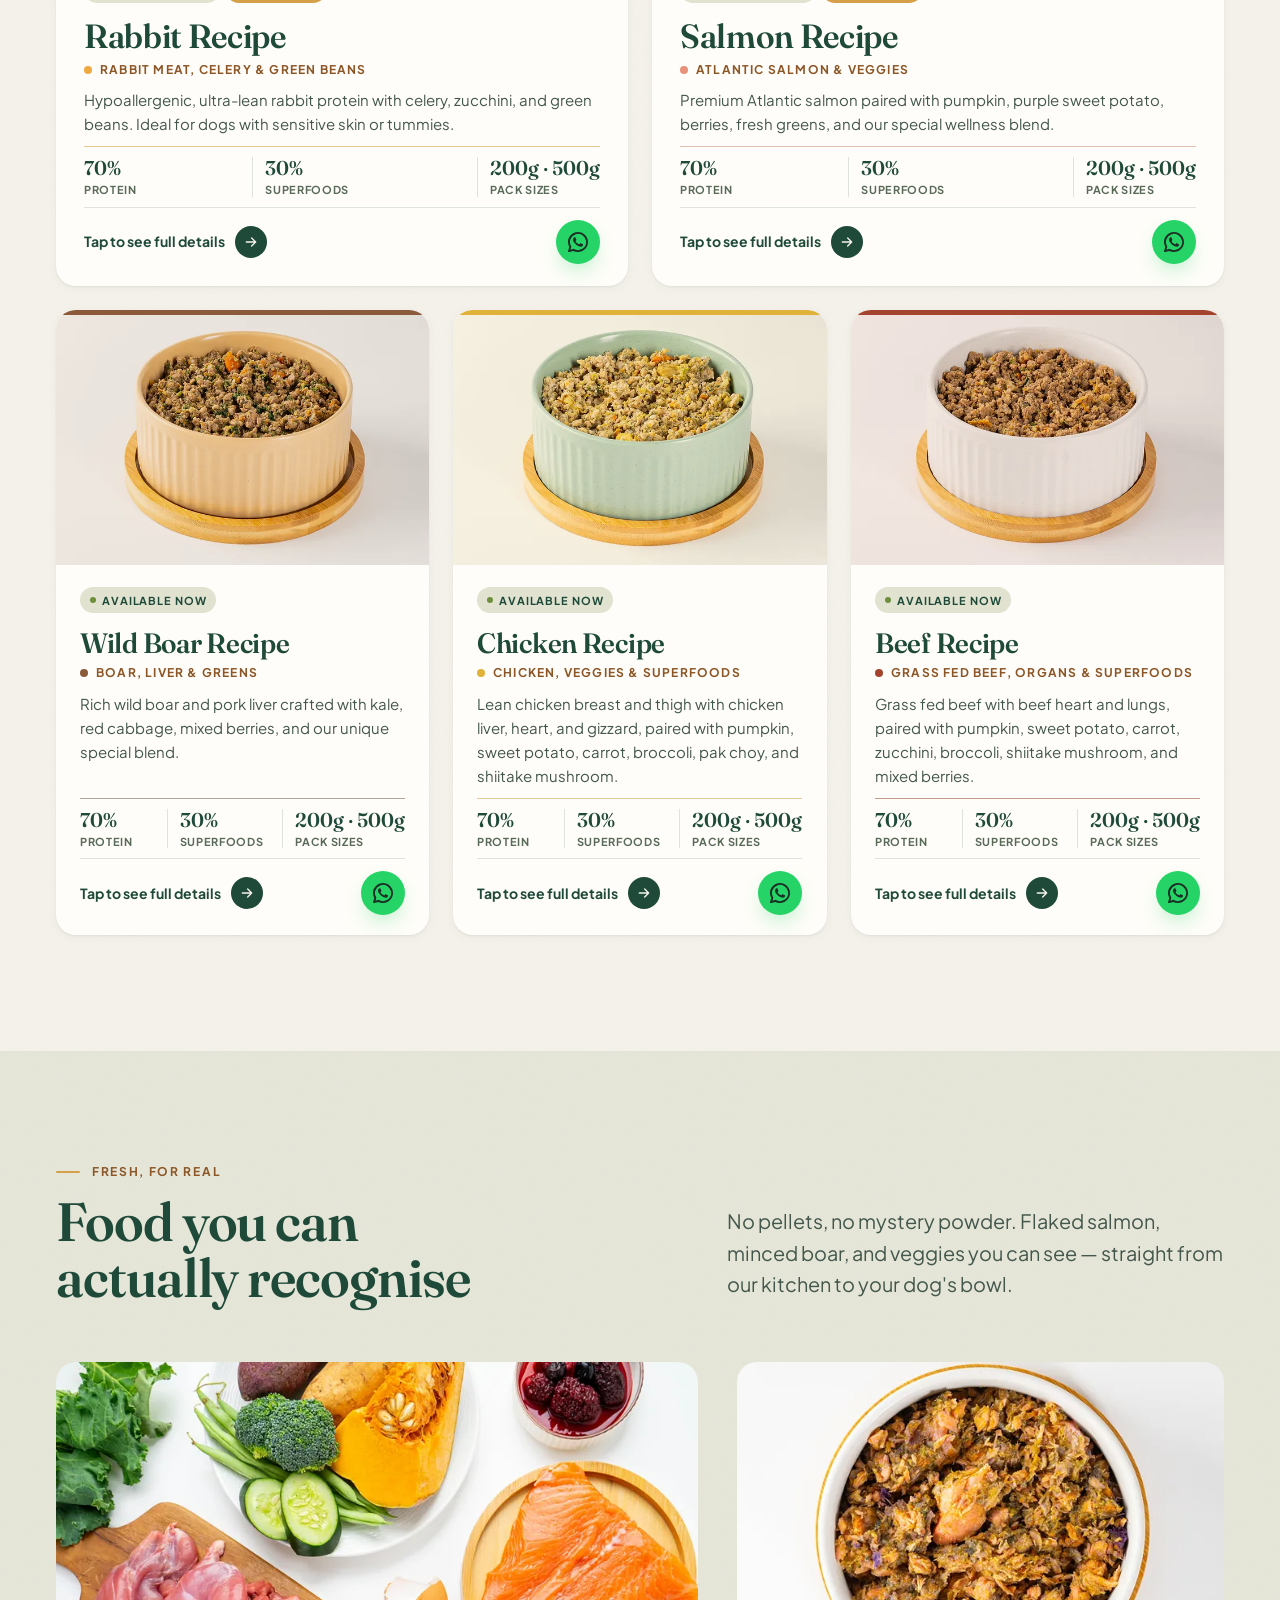
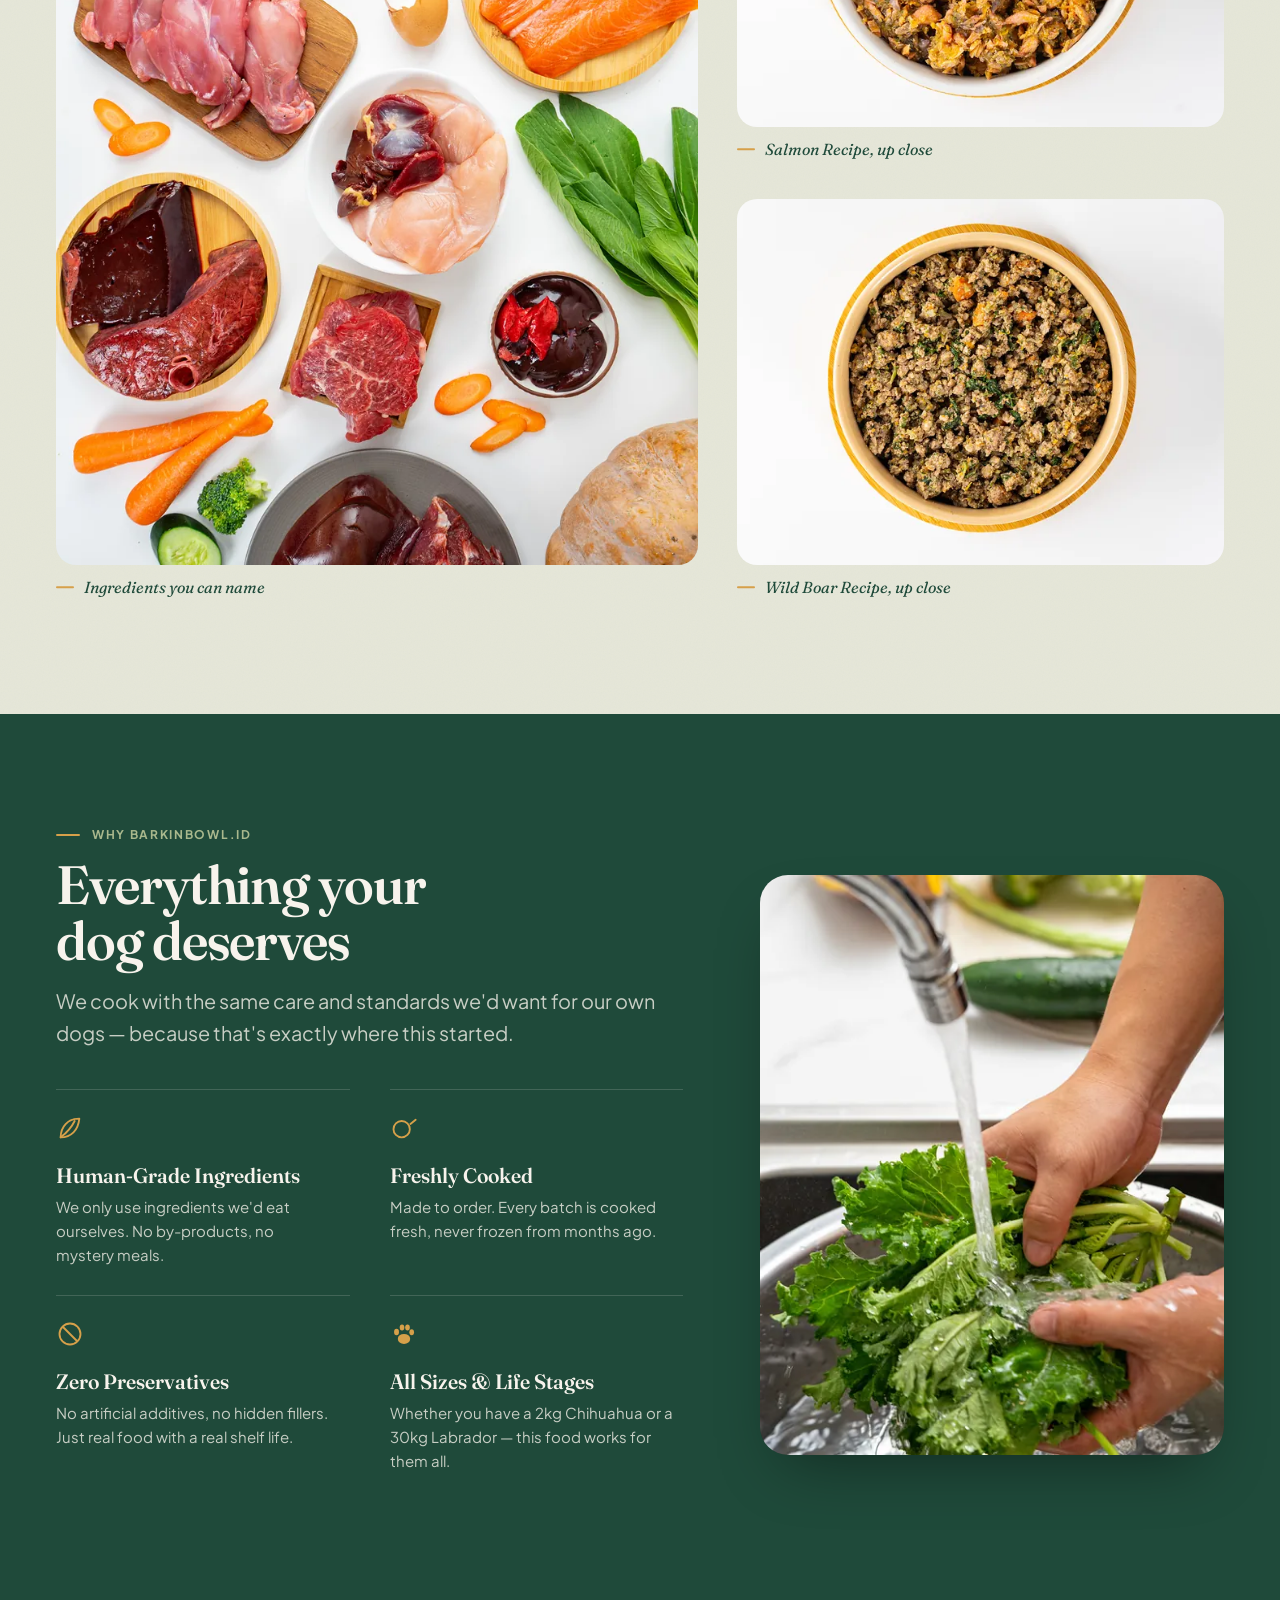
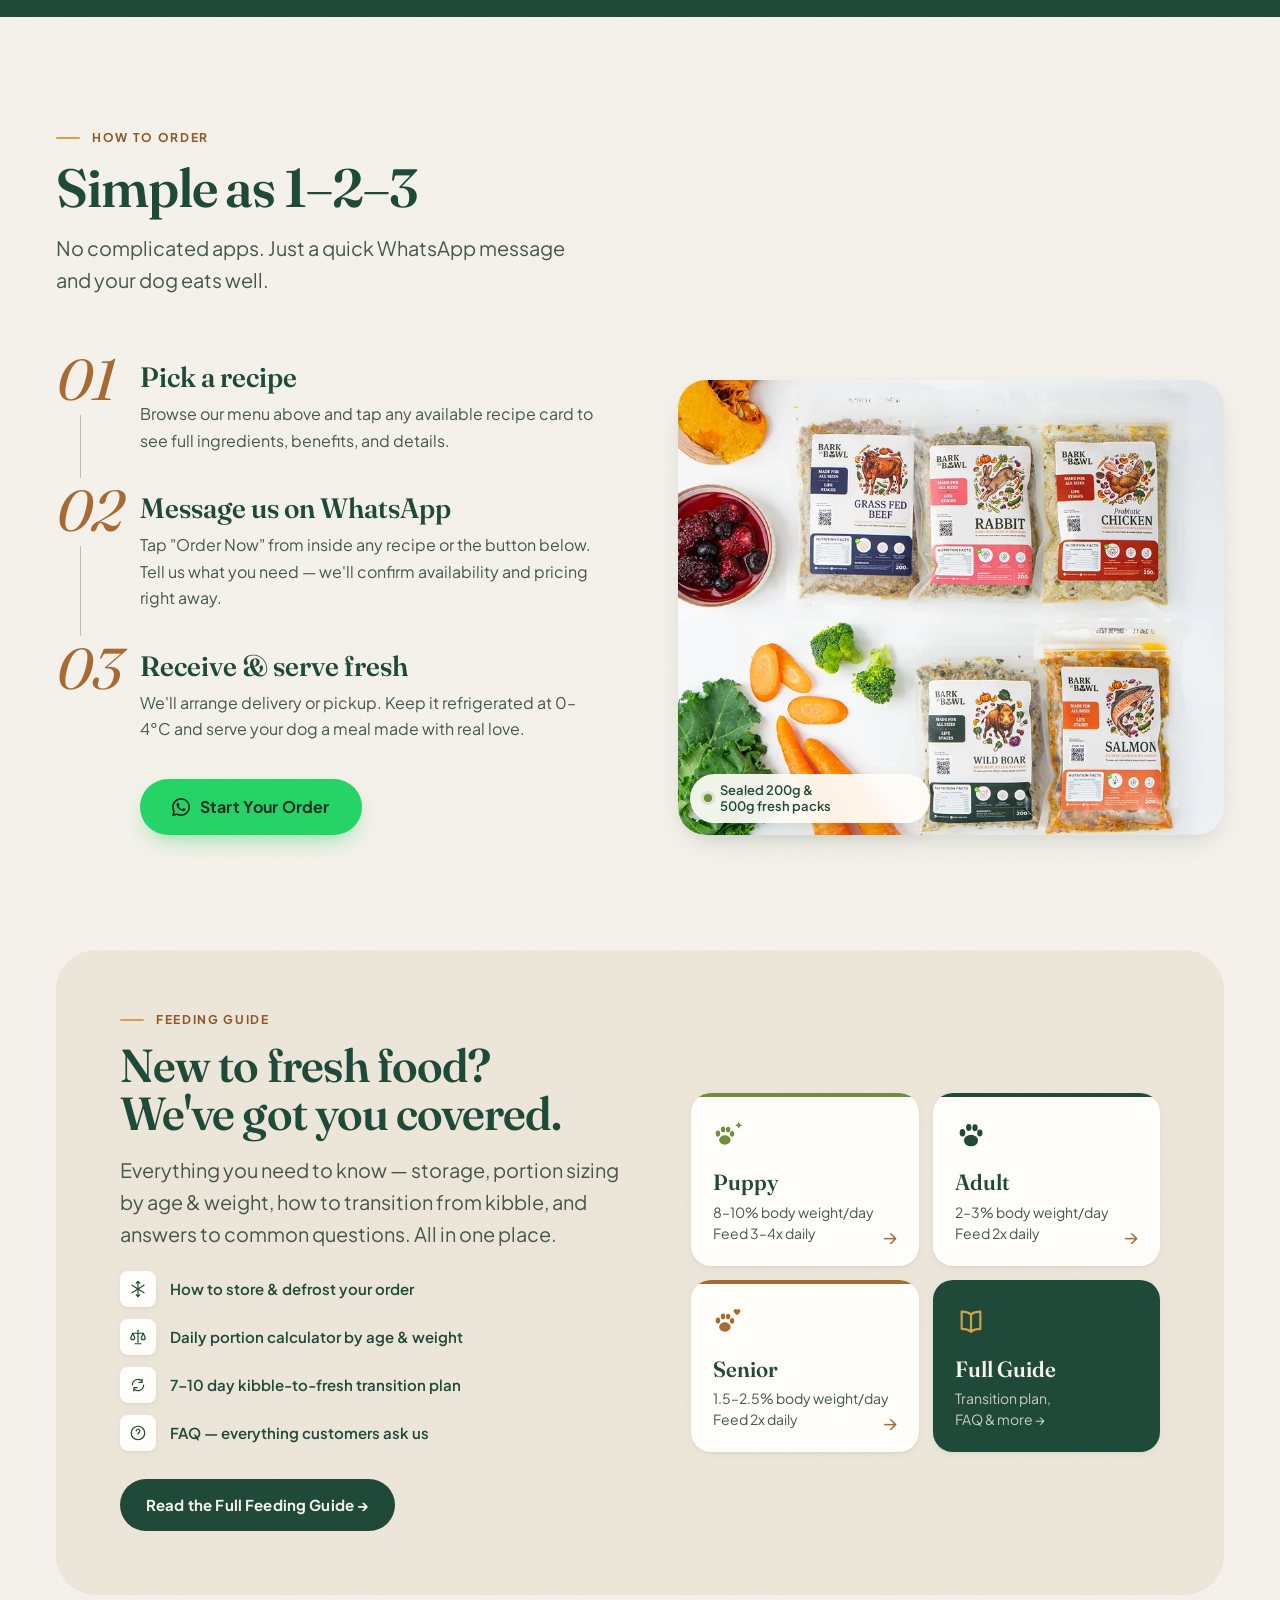
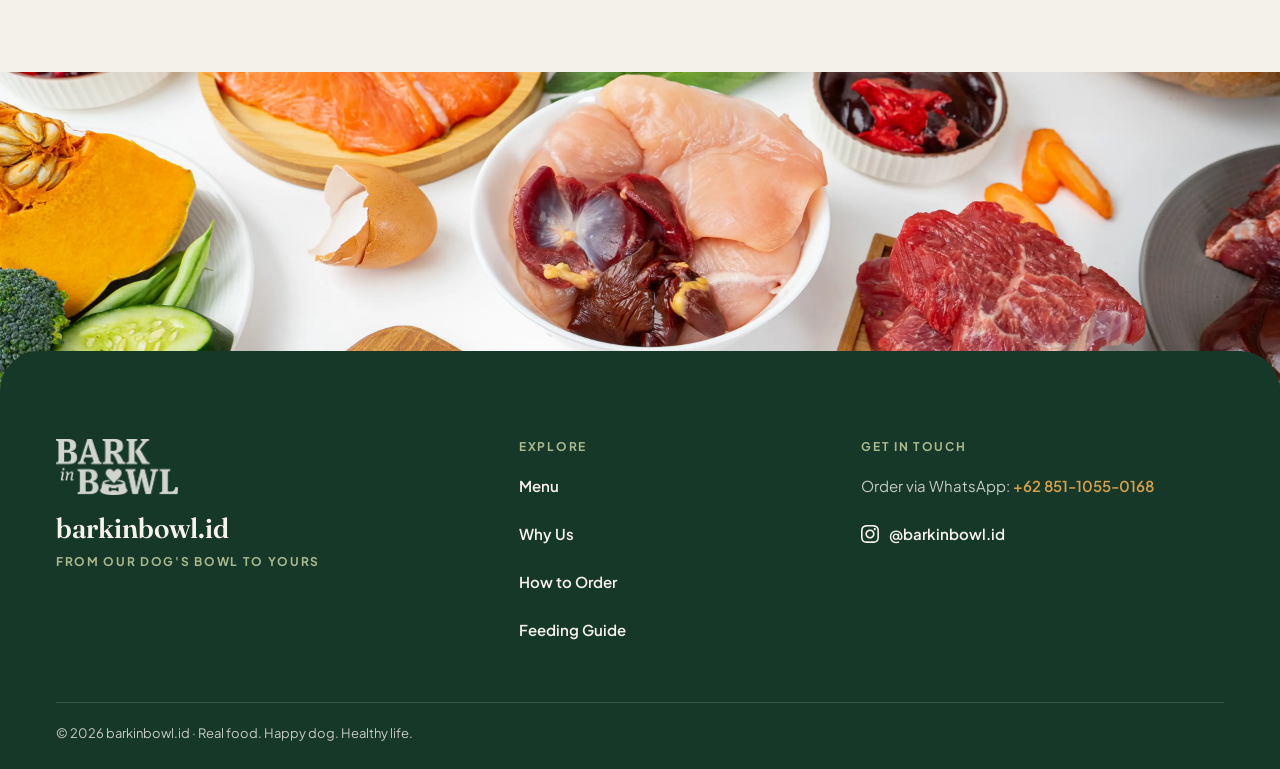
==== commit ab93a29d: "Redesign main page and feeding guide - New "Kitchen Table" design on both pages, keeping the existin" ====
--- a/index.html
+++ b/index.html
@@ -3,375 +3,457 @@
 <head>
   <meta charset="UTF-8" />
   <meta name="viewport" content="width=device-width, initial-scale=1.0"/>
-  <meta name="description" content="Bark in Bowl — freshly cooked, human-grade dog food in Indonesia. 70% real meat, zero preservatives. Salmon, Wild Boar, Rabbit & Chicken recipes, ordered via WhatsApp."/>
+  <meta name="description" content="Bark in Bowl — freshly cooked, human-grade dog food in Indonesia. 70% real meat, zero preservatives. Salmon, Wild Boar, Rabbit, Chicken & Beef recipes, ordered via WhatsApp."/>
   <meta name="theme-color" content="#1F4A3A"/>
   <meta property="og:title" content="barkinbowl.id – Real Food. Real Love."/>
-  <meta property="og:description" content="Freshly cooked, human-grade dog food. 70% real meat, zero preservatives — from our dogs bowl to yours."/>
-  <meta property="og:image" content="src/cover.jpg?v=20260910"/>
+  <meta property="og:description" content="Freshly cooked, human-grade dog food. 70% real meat, zero preservatives — from our dog's bowl to yours."/>
+  <meta property="og:image" content="https://barkinbowl.com/src/img/og-image.jpg"/>
+  <meta property="og:image:width" content="1200"/>
+  <meta property="og:image:height" content="630"/>
   <meta property="og:type" content="website"/>
   <title>barkinbowl.id – Real Food. Real Love.</title>
-  <link href="https://fonts.googleapis.com/css2?family=Playfair+Display:ital,wght@0,700;0,900;1,700&family=DM+Sans:wght@300;400;500;600&display=swap" rel="stylesheet"/>
-  <link rel="stylesheet" href="index.css?v=20260730">
+  <script>document.documentElement.classList.add('js')</script>
+  <link rel="preconnect" href="https://fonts.googleapis.com">
+  <link rel="preconnect" href="https://fonts.gstatic.com" crossorigin>
+  <link href="https://fonts.googleapis.com/css2?family=Fraunces:ital,opsz,wght@0,9..144,400..700;1,9..144,400..600&family=Plus+Jakarta+Sans:wght@400..700&display=swap" rel="stylesheet">
+  <link rel="stylesheet" href="index.css?v=20261028">
   <link rel="icon" href="src/favicon-32.png?v=20260917" sizes="32x32" type="image/png">
   <link rel="icon" href="src/favicon-96.png?v=20260917" sizes="96x96" type="image/png">
   <link rel="apple-touch-icon" href="src/apple-touch-icon.png?v=20260917">
 </head>
 <body>
 
-<div class="scroll-progress" id="scroll-progress"></div>
-
-<nav>
-  <a href="#" class="nav-logo">
-    <img src="src/logo-new.png?v=20260910" alt="Bark in Bowl" class="nav-logo-img">
-    <div class="nav-logo-text"><span>From our dogs bowl to yours</span></div>
-  </a>
-  <ul class="nav-links">
-    <li><a href="#menu">Menu</a></li>
-    <li><a href="#why">Why Us</a></li>
-    <li><a href="#order">How to Order</a></li>
-    <li><a href="GuidePage/">Feeding Guide</a></li>
-  </ul>
-  <a href="https://wa.me/6285110550168?text=Hi!%20I'd%20like%20to%20place%20an%20order%20from%20barkinbowl.id" target="_blank" class="nav-cta">
-    <svg viewBox="0 0 24 24" fill="currentColor"><path d="M17.472 14.382c-.297-.149-1.758-.867-2.03-.967-.273-.099-.471-.148-.67.15-.197.297-.767.966-.94 1.164-.173.199-.347.223-.644.075-.297-.15-1.255-.463-2.39-1.475-.883-.788-1.48-1.761-1.653-2.059-.173-.297-.018-.458.13-.606.134-.133.298-.347.446-.52.149-.174.198-.298.298-.497.099-.198.05-.371-.025-.52-.075-.149-.669-1.612-.916-2.207-.242-.579-.487-.5-.669-.51-.173-.008-.371-.01-.57-.01-.198 0-.52.074-.792.372-.272.297-1.04 1.016-1.04 2.479 0 1.462 1.065 2.875 1.213 3.074.149.198 2.096 3.2 5.077 4.487.709.306 1.262.489 1.694.625.712.227 1.36.195 1.871.118.571-.085 1.758-.719 2.006-1.413.248-.694.248-1.289.173-1.413-.074-.124-.272-.198-.57-.347z"/><path d="M12 0C5.373 0 0 5.373 0 12c0 2.126.555 4.122 1.528 5.856L.057 23.215a.75.75 0 00.928.928l5.36-1.471A11.955 11.955 0 0012 24c6.627 0 12-5.373 12-12S18.627 0 12 0zm0 21.75a9.75 9.75 0 01-4.96-1.356l-.354-.21-3.676 1.008 1.007-3.676-.21-.354A9.75 9.75 0 1112 21.75z"/></svg>
-    <span class="nav-cta-long">Order via WhatsApp</span><span class="nav-cta-short">Order</span>
-  </a>
-</nav>
-
+<!-- Icon sprite: the existing WhatsApp / Instagram glyphs plus simple stroke UI icons -->
+<svg width="0" height="0" style="position:absolute" aria-hidden="true" focusable="false">
+  <symbol id="i-wa" viewBox="0 0 24 24"><path fill="currentColor" d="M17.472 14.382c-.297-.149-1.758-.867-2.03-.967-.273-.099-.471-.148-.67.15-.197.297-.767.966-.94 1.164-.173.199-.347.223-.644.075-.297-.15-1.255-.463-2.39-1.475-.883-.788-1.48-1.761-1.653-2.059-.173-.297-.018-.458.13-.606.134-.133.298-.347.446-.52.149-.174.198-.298.298-.497.099-.198.05-.371-.025-.52-.075-.149-.669-1.612-.916-2.207-.242-.579-.487-.5-.669-.51-.173-.008-.371-.01-.57-.01-.198 0-.52.074-.792.372-.272.297-1.04 1.016-1.04 2.479 0 1.462 1.065 2.875 1.213 3.074.149.198 2.096 3.2 5.077 4.487.709.306 1.262.489 1.694.625.712.227 1.36.195 1.871.118.571-.085 1.758-.719 2.006-1.413.248-.694.248-1.289.173-1.413-.074-.124-.272-.198-.57-.347z"/><path fill="currentColor" d="M12 0C5.373 0 0 5.373 0 12c0 2.126.555 4.122 1.528 5.856L.057 23.215a.75.75 0 00.928.928l5.36-1.471A11.955 11.955 0 0012 24c6.627 0 12-5.373 12-12S18.627 0 12 0zm0 21.75a9.75 9.75 0 01-4.96-1.356l-.354-.21-3.676 1.008 1.007-3.676-.21-.354A9.75 9.75 0 1112 21.75z"/></symbol>
+  <symbol id="i-ig" viewBox="0 0 24 24"><path fill="currentColor" d="M12 2.163c3.204 0 3.584.012 4.85.07 3.252.148 4.771 1.691 4.919 4.919.058 1.265.069 1.645.069 4.849 0 3.205-.012 3.584-.069 4.849-.149 3.225-1.664 4.771-4.919 4.919-1.266.058-1.644.07-4.85.07-3.204 0-3.584-.012-4.849-.07-3.26-.149-4.771-1.699-4.919-4.92-.058-1.265-.07-1.644-.07-4.849 0-3.204.013-3.583.07-4.849.149-3.227 1.664-4.771 4.919-4.919 1.266-.057 1.645-.069 4.849-.069zm0-2.163c-3.259 0-3.667.014-4.947.072-4.358.2-6.78 2.618-6.98 6.98-.059 1.281-.073 1.689-.073 4.948 0 3.259.014 3.668.072 4.948.2 4.358 2.618 6.78 6.98 6.98 1.281.058 1.689.072 4.948.072 3.259 0 3.668-.014 4.948-.072 4.354-.2 6.782-2.618 6.979-6.98.059-1.28.073-1.689.073-4.948 0-3.259-.014-3.667-.072-4.947-.196-4.354-2.617-6.78-6.979-6.98-1.281-.059-1.69-.073-4.949-.073zm0 5.838c-3.403 0-6.162 2.759-6.162 6.162s2.759 6.163 6.162 6.163 6.162-2.759 6.162-6.163c0-3.403-2.759-6.162-6.162-6.162zm0 10.162c-2.209 0-4-1.79-4-4 0-2.209 1.791-4 4-4s4 1.791 4 4c0 2.21-1.791 4-4 4zm6.406-11.845c-.796 0-1.441.645-1.441 1.44s.645 1.44 1.441 1.44c.795 0 1.439-.645 1.439-1.44s-.644-1.44-1.439-1.44z"/></symbol>
+  <symbol id="i-left" viewBox="0 0 24 24"><polyline points="15 18 9 12 15 6" fill="none" stroke="currentColor" stroke-width="2" stroke-linecap="round" stroke-linejoin="round"/></symbol>
+  <symbol id="i-right" viewBox="0 0 24 24"><polyline points="9 18 15 12 9 6" fill="none" stroke="currentColor" stroke-width="2" stroke-linecap="round" stroke-linejoin="round"/></symbol>
+  <symbol id="i-close" viewBox="0 0 24 24"><path d="M6 6l12 12M18 6L6 18" fill="none" stroke="currentColor" stroke-width="2" stroke-linecap="round"/></symbol>
+  <symbol id="i-arrow" viewBox="0 0 24 24"><path d="M5 12h14M13 6l6 6-6 6" fill="none" stroke="currentColor" stroke-width="2" stroke-linecap="round" stroke-linejoin="round"/></symbol>
+  <symbol id="i-paw" viewBox="0 0 24 24"><g fill="currentColor"><ellipse cx="12" cy="16.2" rx="5.3" ry="4.3"/><ellipse cx="5.6" cy="10.3" rx="2.1" ry="2.8"/><ellipse cx="10.3" cy="6.4" rx="2" ry="2.6"/><ellipse cx="15" cy="6.5" rx="2" ry="2.6"/><ellipse cx="18.6" cy="10.5" rx="2" ry="2.6"/></g></symbol>
+  <symbol id="i-snow" viewBox="0 0 24 24"><g fill="none" stroke="currentColor" stroke-width="1.6" stroke-linecap="round"><line x1="12" y1="2" x2="12" y2="22"/><line x1="4" y1="7" x2="20" y2="17"/><line x1="20" y1="7" x2="4" y2="17"/><path d="M12 2l-2.3 2.3M12 2l2.3 2.3"/><path d="M12 22l-2.3-2.3M12 22l2.3-2.3"/></g></symbol>
+  <symbol id="i-leaf" viewBox="0 0 24 24"><g fill="none" stroke="currentColor" stroke-width="1.6" stroke-linecap="round" stroke-linejoin="round"><path d="M4 20c0-9 6-16 16-16-1 10-7 16-16 16z"/><path d="M4 20c4-3 9-8 12-14"/></g></symbol>
+</svg>
+
+<a class="skip-link" href="#main">Skip to content</a>
+<div class="scroll-progress" id="scroll-progress" aria-hidden="true"></div>
+
+<header class="nav" id="site-nav">
+  <div class="nav-inner container">
+    <a href="#" class="nav-logo" aria-label="Bark in Bowl, home">
+      <img src="src/logo-new.png?v=20260910" alt="Bark in Bowl" width="982" height="450" class="nav-logo-img" decoding="async">
+      <span class="nav-tagline">From our dog's bowl to yours</span>
+    </a>
+    <nav aria-label="Primary">
+      <ul class="nav-links">
+        <li><a href="#menu">Menu</a></li>
+        <li><a href="#why">Why Us</a></li>
+        <li><a href="#order">How to Order</a></li>
+        <li><a href="GuidePage/">Feeding Guide</a></li>
+      </ul>
+    </nav>
+    <div class="nav-actions">
+      <a class="btn btn-wa btn-sm nav-cta" href="https://wa.me/6285110550168?text=Hi!%20I'd%20like%20to%20place%20an%20order%20from%20barkinbowl.id" target="_blank" rel="noopener">
+        <svg aria-hidden="true" focusable="false"><use href="#i-wa"/></svg>
+        <span class="nav-cta-long">Order via WhatsApp</span><span class="nav-cta-short">Order</span>
+      </a>
+      <button class="icon-btn nav-toggle" type="button" aria-expanded="false" aria-controls="nav-sheet">
+        <svg viewBox="0 0 24 24" aria-hidden="true" focusable="false"><path d="M2 6h20M2 12h20M2 18h20" fill="none" stroke="currentColor" stroke-width="2" stroke-linecap="round"/></svg>
+        <span class="sr-only">Menu</span>
+      </button>
+    </div>
+  </div>
+</header>
+
+<main id="main" tabindex="-1">
+
+<!-- 1 · HERO -->
 <section class="hero" id="home">
-  <div class="hero-inner">
-    <div>
-      <div class="hero-badge-row">
-        <div class="hero-badge"><svg viewBox="0 0 24 24" fill="none" stroke="currentColor" stroke-width="1.6" stroke-linecap="round" stroke-linejoin="round"><path d="M4 20c0-9 6-16 16-16-1 10-7 16-16 16z"/><path d="M4 20c4-3 9-8 12-14"/></svg> Real Food · Real Love</div>
-        <div class="hero-badge hero-badge-location"><svg viewBox="0 0 24 24" fill="none" stroke="currentColor" stroke-width="1.6" stroke-linecap="round" stroke-linejoin="round"><path d="M12 21s-7-6.1-7-11.5A7 7 0 0 1 19 9.5C19 14.9 12 21 12 21z"/><circle cx="12" cy="9.5" r="2.3"/></svg> Based in Jakarta, Indonesia</div>
-      </div>
-      <h1 class="hero-title-prefix">Bark in Bowl</h1>
-      <h2 class="hero-main-title">Food made for <em>your dog,</em> from ours.</h2>
+  <div class="container hero-inner">
+    <div class="hero-copy">
+      <p class="hero-eyebrow">
+        <span class="he-item"><svg aria-hidden="true" focusable="false"><use href="#i-leaf"/></svg>Real Food · Real Love</span>
+        <span class="he-rule" aria-hidden="true"></span>
+        <span class="he-item"><svg viewBox="0 0 24 24" aria-hidden="true" focusable="false" fill="none" stroke="currentColor" stroke-width="1.6" stroke-linecap="round" stroke-linejoin="round"><path d="M12 21s-7-6.1-7-11.5A7 7 0 0 1 19 9.5C19 14.9 12 21 12 21z"/><circle cx="12" cy="9.5" r="2.3"/></svg>Based in Jakarta, Indonesia</span>
+      </p>
+      <h1 class="sr-only">Bark in Bowl</h1>
+      <h2 class="hero-title"><span class="hero-line">Food made for</span> <span class="hero-line"><em>your dog,</em></span> <span class="hero-line">from ours.</span></h2>
       <p class="hero-sub">Human-grade ingredients, cooked fresh. No preservatives, no fillers — just honest nutrition your dog will wag for.</p>
       <div class="hero-actions">
-        <a href="https://wa.me/6285110550168?text=Hi!%20I'd%20like%20to%20place%20an%20order%20from%20barkinbowl.id" target="_blank" class="btn-primary">
-          <svg width="18" height="18" viewBox="0 0 24 24" fill="currentColor"><path d="M17.472 14.382c-.297-.149-1.758-.867-2.03-.967-.273-.099-.471-.148-.67.15-.197.297-.767.966-.94 1.164-.173.199-.347.223-.644.075-.297-.15-1.255-.463-2.39-1.475-.883-.788-1.48-1.761-1.653-2.059-.173-.297-.018-.458.13-.606.134-.133.298-.347.446-.52.149-.174.198-.298.298-.497.099-.198.05-.371-.025-.52-.075-.149-.669-1.612-.916-2.207-.242-.579-.487-.5-.669-.51-.173-.008-.371-.01-.57-.01-.198 0-.52.074-.792.372-.272.297-1.04 1.016-1.04 2.479 0 1.462 1.065 2.875 1.213 3.074.149.198 2.096 3.2 5.077 4.487.709.306 1.262.489 1.694.625.712.227 1.36.195 1.871.118.571-.085 1.758-.719 2.006-1.413.248-.694.248-1.289.173-1.413-.074-.124-.272-.198-.57-.347z"/><path d="M12 0C5.373 0 0 5.373 0 12c0 2.126.555 4.122 1.528 5.856L.057 23.215a.75.75 0 00.928.928l5.36-1.471A11.955 11.955 0 0012 24c6.627 0 12-5.373 12-12S18.627 0 12 0zm0 21.75a9.75 9.75 0 01-4.96-1.356l-.354-.21-3.676 1.008 1.007-3.676-.21-.354A9.75 9.75 0 1112 21.75z"/></svg>
+        <a href="https://wa.me/6285110550168?text=Hi!%20I'd%20like%20to%20place%20an%20order%20from%20barkinbowl.id" target="_blank" rel="noopener" class="btn btn-wa btn-hero">
+          <svg aria-hidden="true" focusable="false"><use href="#i-wa"/></svg>
           Order Now
         </a>
-        <a href="https://instagram.com/barkinbowl.id" target="_blank" class="btn-secondary btn-ig">
-          <svg width="16" height="16" viewBox="0 0 24 24" fill="currentColor"><path d="M12 2.163c3.204 0 3.584.012 4.85.07 3.252.148 4.771 1.691 4.919 4.919.058 1.265.069 1.645.069 4.849 0 3.205-.012 3.584-.069 4.849-.149 3.225-1.664 4.771-4.919 4.919-1.266.058-1.644.07-4.85.07-3.204 0-3.584-.012-4.849-.07-3.26-.149-4.771-1.699-4.919-4.92-.058-1.265-.07-1.644-.07-4.849 0-3.204.013-3.583.07-4.849.149-3.227 1.664-4.771 4.919-4.919 1.266-.057 1.645-.069 4.849-.069zm0-2.163c-3.259 0-3.667.014-4.947.072-4.358.2-6.78 2.618-6.98 6.98-.059 1.281-.073 1.689-.073 4.948 0 3.259.014 3.668.072 4.948.2 4.358 2.618 6.78 6.98 6.98 1.281.058 1.689.072 4.948.072 3.259 0 3.668-.014 4.948-.072 4.354-.2 6.782-2.618 6.979-6.98.059-1.28.073-1.689.073-4.948 0-3.259-.014-3.667-.072-4.947-.196-4.354-2.617-6.78-6.979-6.98-1.281-.059-1.69-.073-4.949-.073zm0 5.838c-3.403 0-6.162 2.759-6.162 6.162s2.759 6.163 6.162 6.163 6.162-2.759 6.162-6.163c0-3.403-2.759-6.162-6.162-6.162zm0 10.162c-2.209 0-4-1.79-4-4 0-2.209 1.791-4 4-4s4 1.791 4 4c0 2.21-1.791 4-4 4zm6.406-11.845c-.796 0-1.441.645-1.441 1.44s.645 1.44 1.441 1.44c.795 0 1.439-.645 1.439-1.44s-.644-1.44-1.439-1.44z"/></svg>
-          Check us on Instagram
+        <div class="hero-links">
+          <a href="#menu" class="link-arrow">See Our Menu <span class="arr" aria-hidden="true">→</span></a>
+          <a href="https://instagram.com/barkinbowl.id" target="_blank" rel="noopener" class="link-arrow link-ig">
+            <svg aria-hidden="true" focusable="false"><use href="#i-ig"/></svg>
+            Check us on Instagram
+          </a>
+        </div>
+      </div>
+      <div class="hero-stats">
+        <div class="stat"><span class="stat-num num">70%</span><span class="stat-label">Real Meat</span></div>
+        <div class="stat"><span class="stat-num num">100%</span><span class="stat-label">Fresh Ingredients</span></div>
+        <div class="stat"><span class="stat-num num">200g · 500g</span><span class="stat-label">Pack Sizes</span></div>
+      </div>
+    </div>
+    <div class="hero-visual">
+      <div class="hero-arch">
+        <picture><img src="src/img/home/hero-dog.webp?v=20261028" srcset="src/img/home/hero-dog-small.webp?v=20261028 800w, src/img/home/hero-dog.webp?v=20261028 1000w" sizes="(min-width:1360px) 500px, (min-width:1024px) 37vw, (min-width:768px) 40vw, (min-width:600px) 480px, calc(100vw - 40px)" alt="A dog with the Bark in Bowl Chicken, Salmon, Wild Boar, Beef and Rabbit packs and fresh vegetables" width="1000" height="1250" fetchpriority="high" decoding="async"></picture>
+      </div>
+      <picture><img class="hero-card" src="src/img/home/hero-packs.webp?v=20261028" srcset="src/img/home/hero-packs-small.webp?v=20261028 240w, src/img/home/hero-packs.webp?v=20261028 460w" sizes="(min-width:1280px) 120px, (min-width:1024px) 9vw, 1px" alt="The full Bark in Bowl range laid out with fresh vegetables" width="460" height="575" loading="lazy" decoding="async"></picture>
+      <div class="hero-stamp"><span>Human-grade</span></div>
+      <div class="pill-glass hero-pill"><span class="dot" aria-hidden="true"></span>Keep refrigerated 0–4°C</div>
+    </div>
+  </div>
+</section>
+
+<!-- 2 · TRUST STRIP -->
+<div class="trust-bar on-dark">
+  <div class="container trust-inner" role="list">
+    <div class="trust-item" role="listitem"><svg viewBox="0 0 24 24" aria-hidden="true" focusable="false" fill="none" stroke="currentColor" stroke-width="1.6" stroke-linecap="round" stroke-linejoin="round"><circle cx="12" cy="12" r="9"/><path d="M8 12.3l2.6 2.6L16.2 9"/></svg><span>No preservatives</span></div>
+    <span class="trust-sep" aria-hidden="true"></span>
+    <div class="trust-item" role="listitem"><svg viewBox="0 0 24 24" aria-hidden="true" focusable="false" fill="none" stroke="currentColor" stroke-width="1.6" stroke-linecap="round" stroke-linejoin="round"><path d="M12 21V7"/><path d="M12 11c-2.2-.6-3.6-2.4-3.2-4.8"/><path d="M12 11c2.2-.6 3.6-2.4 3.2-4.8"/><path d="M12 7c-1.8-.8-2.8-2.5-2.2-4.7"/><path d="M12 7c1.8-.8 2.8-2.5 2.2-4.7"/></svg><span>Real whole ingredients</span></div>
+    <span class="trust-sep" aria-hidden="true"></span>
+    <div class="trust-item" role="listitem"><svg aria-hidden="true" focusable="false"><use href="#i-paw"/></svg><span>All sizes &amp; life stages</span></div>
+    <span class="trust-sep" aria-hidden="true"></span>
+    <div class="trust-item" role="listitem"><svg aria-hidden="true" focusable="false"><use href="#i-snow"/></svg><span>Keep refrigerated 0–4°C</span></div>
+  </div>
+</div>
+
+<!-- 3 · MENU -->
+<section id="menu" class="menu">
+  <div class="container">
+    <div class="sec-head sec-head--split">
+      <p class="eyebrow">Our Menu</p>
+      <h2 class="sec-title">What's on the table today</h2>
+      <p class="sec-sub">Every batch is freshly prepared — 70% premium protein, 30% superfoods &amp; special supplements. Tap a recipe to learn more.</p>
+    </div>
+
+    <div class="recipe-chips" role="group" aria-label="Jump to recipe">
+      <button type="button" class="chip" data-go="0" aria-current="true" aria-label="Rabbit Recipe"><span class="chip-dot" style="--acc:var(--acc-rabbit)"></span>Rabbit</button>
+      <button type="button" class="chip" data-go="1" aria-label="Salmon Recipe"><span class="chip-dot" style="--acc:var(--acc-salmon)"></span>Salmon</button>
+      <button type="button" class="chip" data-go="2" aria-label="Wild Boar Recipe"><span class="chip-dot" style="--acc:var(--acc-boar)"></span>Wild Boar</button>
+      <button type="button" class="chip" data-go="3" aria-label="Chicken Recipe"><span class="chip-dot" style="--acc:var(--acc-chicken)"></span>Chicken</button>
+      <button type="button" class="chip" data-go="4" aria-label="Beef Recipe"><span class="chip-dot" style="--acc:var(--acc-beef)"></span>Beef</button>
+    </div>
+
+    <div class="recipe-carousel at-start">
+      <div class="recipe-track" id="products-track">
+
+        <article class="recipe-card card is-interactive" data-recipe="rabbit" style="--acc:var(--acc-rabbit)">
+          <div class="card-media"><picture><source media="(min-width:1024px)" type="image/webp" srcset="src/img/recipes/rabbit-card-wide-small.webp?v=20261028 608w, src/img/recipes/rabbit-card-wide.webp?v=20261028 1184w" sizes="(min-width:1280px) 590px, 45vw" width="1184" height="666"><img src="src/img/recipes/rabbit-card.webp?v=20261028" srcset="src/img/recipes/rabbit-card-small.webp?v=20261028 660w, src/img/recipes/rabbit-card.webp?v=20261028 800w" sizes="(min-width:600px) 40vw, (min-width:400px) 76vw, calc(88vw - 35px)" alt="Rabbit Recipe" width="800" height="548" loading="lazy" decoding="async"></picture></div>
+          <div class="card-body">
+            <div class="card-tags"><span class="tag tag-avail">Available Now</span><span class="tag tag-best">Best Seller</span></div>
+            <h3 class="card-name"><button type="button" class="card-open" aria-haspopup="dialog" aria-label="View Rabbit Recipe details" onclick="openModal('rabbit')">Rabbit Recipe</button></h3>
+            <p class="card-variant">Rabbit Meat, Celery &amp; Green Beans</p>
+            <p class="card-desc">Hypoallergenic, ultra-lean rabbit protein with celery, zucchini, and green beans. Ideal for dogs with sensitive skin or tummies.</p>
+            <dl class="card-macros num"><div><dt>Protein</dt><dd>70%</dd></div><div><dt>Superfoods</dt><dd>30%</dd></div><div><dt>Pack sizes</dt><dd>200g · 500g</dd></div></dl>
+            <div class="card-foot">
+              <span class="card-hint" aria-hidden="true">Tap to see full details <span class="arr-circle"><svg><use href="#i-arrow"/></svg></span></span>
+              <a class="card-wa" href="https://wa.me/6285110550168?text=Hi!%20I%20want%20to%20order%20the%20Rabbit%20Recipe" target="_blank" rel="noopener" aria-label="Order Rabbit Recipe on WhatsApp"><svg aria-hidden="true" focusable="false"><use href="#i-wa"/></svg></a>
+            </div>
+          </div>
+        </article>
+
+        <article class="recipe-card card is-interactive" data-recipe="salmon" style="--acc:var(--acc-salmon)">
+          <div class="card-media"><picture><source media="(min-width:1024px)" type="image/webp" srcset="src/img/recipes/salmon-card-wide-small.webp?v=20261028 608w, src/img/recipes/salmon-card-wide.webp?v=20261028 1184w" sizes="(min-width:1280px) 590px, 45vw" width="1184" height="666"><img src="src/img/recipes/salmon-card.webp?v=20261028" srcset="src/img/recipes/salmon-card-small.webp?v=20261028 660w, src/img/recipes/salmon-card.webp?v=20261028 800w" sizes="(min-width:600px) 40vw, (min-width:400px) 76vw, calc(88vw - 35px)" alt="Salmon Recipe" width="800" height="548" loading="lazy" decoding="async"></picture></div>
+          <div class="card-body">
+            <div class="card-tags"><span class="tag tag-avail">Available Now</span><span class="tag tag-best">Best Seller</span></div>
+            <h3 class="card-name"><button type="button" class="card-open" aria-haspopup="dialog" aria-label="View Salmon Recipe details" onclick="openModal('salmon')">Salmon Recipe</button></h3>
+            <p class="card-variant">Atlantic Salmon &amp; Veggies</p>
+            <p class="card-desc">Premium Atlantic salmon paired with pumpkin, purple sweet potato, berries, fresh greens, and our special wellness blend.</p>
+            <dl class="card-macros num"><div><dt>Protein</dt><dd>70%</dd></div><div><dt>Superfoods</dt><dd>30%</dd></div><div><dt>Pack sizes</dt><dd>200g · 500g</dd></div></dl>
+            <div class="card-foot">
+              <span class="card-hint" aria-hidden="true">Tap to see full details <span class="arr-circle"><svg><use href="#i-arrow"/></svg></span></span>
+              <a class="card-wa" href="https://wa.me/6285110550168?text=Hi!%20I%20want%20to%20order%20the%20Atlantic%20Salmon%20%26%20Veggies%20recipe" target="_blank" rel="noopener" aria-label="Order Salmon Recipe on WhatsApp"><svg aria-hidden="true" focusable="false"><use href="#i-wa"/></svg></a>
+            </div>
+          </div>
+        </article>
+
+        <article class="recipe-card card is-interactive" data-recipe="boar" style="--acc:var(--acc-boar)">
+          <div class="card-media"><picture><img src="src/img/recipes/boar-card.webp?v=20261028" srcset="src/img/recipes/boar-card-small.webp?v=20261028 660w, src/img/recipes/boar-card.webp?v=20261028 800w" sizes="(min-width:1280px) 384px, (min-width:1024px) 29vw, (min-width:600px) 40vw, (min-width:400px) 76vw, calc(88vw - 35px)" alt="Wild Boar Recipe" width="800" height="548" loading="lazy" decoding="async"></picture></div>
+          <div class="card-body">
+            <div class="card-tags"><span class="tag tag-avail">Available Now</span></div>
+            <h3 class="card-name"><button type="button" class="card-open" aria-haspopup="dialog" aria-label="View Wild Boar Recipe details" onclick="openModal('boar')">Wild Boar Recipe</button></h3>
+            <p class="card-variant">Boar, Liver &amp; Greens</p>
+            <p class="card-desc">Rich wild boar and pork liver crafted with kale, red cabbage, mixed berries, and our unique special blend.</p>
+            <dl class="card-macros num"><div><dt>Protein</dt><dd>70%</dd></div><div><dt>Superfoods</dt><dd>30%</dd></div><div><dt>Pack sizes</dt><dd>200g · 500g</dd></div></dl>
+            <div class="card-foot">
+              <span class="card-hint" aria-hidden="true">Tap to see full details <span class="arr-circle"><svg><use href="#i-arrow"/></svg></span></span>
+              <a class="card-wa" href="https://wa.me/6285110550168?text=Hi!%20I%20want%20to%20order%20the%20Wild%20Boar%20Recipe" target="_blank" rel="noopener" aria-label="Order Wild Boar Recipe on WhatsApp"><svg aria-hidden="true" focusable="false"><use href="#i-wa"/></svg></a>
+            </div>
+          </div>
+        </article>
+
+        <article class="recipe-card card is-interactive" data-recipe="chicken" style="--acc:var(--acc-chicken)">
+          <div class="card-media"><picture><img src="src/img/recipes/chicken-card.webp?v=20261028" srcset="src/img/recipes/chicken-card-small.webp?v=20261028 660w, src/img/recipes/chicken-card.webp?v=20261028 800w" sizes="(min-width:1280px) 384px, (min-width:1024px) 29vw, (min-width:600px) 40vw, (min-width:400px) 76vw, calc(88vw - 35px)" alt="Chicken Recipe" width="800" height="548" loading="lazy" decoding="async"></picture></div>
+          <div class="card-body">
+            <div class="card-tags"><span class="tag tag-avail">Available Now</span></div>
+            <h3 class="card-name"><button type="button" class="card-open" aria-haspopup="dialog" aria-label="View Chicken Recipe details" onclick="openModal('chicken')">Chicken Recipe</button></h3>
+            <p class="card-variant">Chicken, Veggies &amp; Superfoods</p>
+            <p class="card-desc">Lean chicken breast and thigh with chicken liver, heart, and gizzard, paired with pumpkin, sweet potato, carrot, broccoli, pak choy, and shiitake mushroom.</p>
+            <dl class="card-macros num"><div><dt>Protein</dt><dd>70%</dd></div><div><dt>Superfoods</dt><dd>30%</dd></div><div><dt>Pack sizes</dt><dd>200g · 500g</dd></div></dl>
+            <div class="card-foot">
+              <span class="card-hint" aria-hidden="true">Tap to see full details <span class="arr-circle"><svg><use href="#i-arrow"/></svg></span></span>
+              <a class="card-wa" href="https://wa.me/6285110550168?text=Hi!%20I%20want%20to%20order%20the%20Chicken%20Recipe" target="_blank" rel="noopener" aria-label="Order Chicken Recipe on WhatsApp"><svg aria-hidden="true" focusable="false"><use href="#i-wa"/></svg></a>
+            </div>
+          </div>
+        </article>
+
+        <article class="recipe-card card is-interactive" data-recipe="beef" style="--acc:var(--acc-beef)">
+          <div class="card-media"><picture><img src="src/img/recipes/beef-card.webp?v=20261028" srcset="src/img/recipes/beef-card-small.webp?v=20261028 660w, src/img/recipes/beef-card.webp?v=20261028 800w" sizes="(min-width:1280px) 384px, (min-width:1024px) 29vw, (min-width:600px) 40vw, (min-width:400px) 76vw, calc(88vw - 35px)" alt="Beef Recipe" width="800" height="548" loading="lazy" decoding="async"></picture></div>
+          <div class="card-body">
+            <div class="card-tags"><span class="tag tag-avail">Available Now</span></div>
+            <h3 class="card-name"><button type="button" class="card-open" aria-haspopup="dialog" aria-label="View Beef Recipe details" onclick="openModal('beef')">Beef Recipe</button></h3>
+            <p class="card-variant">Grass Fed Beef, Organs &amp; Superfoods</p>
+            <p class="card-desc">Grass fed beef with beef heart and lungs, paired with pumpkin, sweet potato, carrot, zucchini, broccoli, shiitake mushroom, and mixed berries.</p>
+            <dl class="card-macros num"><div><dt>Protein</dt><dd>70%</dd></div><div><dt>Superfoods</dt><dd>30%</dd></div><div><dt>Pack sizes</dt><dd>200g · 500g</dd></div></dl>
+            <div class="card-foot">
+              <span class="card-hint" aria-hidden="true">Tap to see full details <span class="arr-circle"><svg><use href="#i-arrow"/></svg></span></span>
+              <a class="card-wa" href="https://wa.me/6285110550168?text=Hi!%20I%20want%20to%20order%20the%20Beef%20Recipe" target="_blank" rel="noopener" aria-label="Order Beef Recipe on WhatsApp"><svg aria-hidden="true" focusable="false"><use href="#i-wa"/></svg></a>
+            </div>
+          </div>
+        </article>
+
+      </div>
+
+      <div class="recipe-nav">
+        <p class="carousel-hint"><svg aria-hidden="true" focusable="false"><use href="#i-right"/></svg>Swipe to see more recipes</p>
+        <div class="recipe-dots" aria-hidden="true"><span class="active"></span><span></span><span></span><span></span><span></span></div>
+        <div class="recipe-ctrl">
+          <span class="recipe-count num" aria-live="polite">1 / 5</span>
+          <button type="button" class="icon-btn rc-btn rc-prev" onclick="scrollCarousel(-1)" aria-label="Scroll left"><svg aria-hidden="true" focusable="false"><use href="#i-left"/></svg></button>
+          <button type="button" class="icon-btn rc-btn rc-next" onclick="scrollCarousel(1)" aria-label="Scroll right"><svg aria-hidden="true" focusable="false"><use href="#i-right"/></svg></button>
+        </div>
+      </div>
+    </div>
+  </div>
+</section>
+
+<!-- 4 · FRESH, FOR REAL -->
+<section id="fresh" class="fresh">
+  <div class="container">
+    <div class="sec-head sec-head--split">
+      <p class="eyebrow">Fresh, For Real</p>
+      <h2 class="sec-title">Food you can actually recognise</h2>
+      <p class="sec-sub">No pellets, no mystery powder. Flaked salmon, minced boar, and veggies you can see — straight from our kitchen to your dog's bowl.</p>
+    </div>
+    <div class="fresh-grid">
+      <figure class="fig-main" style="--i:0">
+        <div class="fig-img"><picture><img src="src/img/home/fresh-ingredients.webp?v=20261028" srcset="src/img/home/fresh-ingredients-small.webp?v=20261028 800w, src/img/home/fresh-ingredients.webp?v=20261028 1320w" sizes="(min-width:1280px) 660px, (min-width:768px) 52vw, calc(100vw - 40px)" alt="Fresh salmon, chicken, beef, rabbit and vegetables before cooking" width="1320" height="1650" loading="lazy" decoding="async"></picture></div>
+        <figcaption>Ingredients you can name</figcaption>
+      </figure>
+      <figure style="--i:1">
+        <div class="fig-img"><picture><img src="src/img/home/fresh-salmon.webp?v=20261028" srcset="src/img/home/fresh-salmon-small.webp?v=20261028 600w, src/img/home/fresh-salmon.webp?v=20261028 1000w" sizes="(min-width:1280px) 500px, (min-width:768px) 38vw, calc(50vw - 26px)" alt="Close-up of the Salmon Recipe in a bowl" width="1000" height="750" loading="lazy" decoding="async"></picture></div>
+        <figcaption>Salmon Recipe, up close</figcaption>
+      </figure>
+      <figure style="--i:2">
+        <div class="fig-img"><picture><img src="src/img/home/fresh-boar.webp?v=20261028" srcset="src/img/home/fresh-boar-small.webp?v=20261028 600w, src/img/home/fresh-boar.webp?v=20261028 1000w" sizes="(min-width:1280px) 500px, (min-width:768px) 38vw, calc(50vw - 26px)" alt="Close-up of the Wild Boar Recipe in a bowl" width="1000" height="750" loading="lazy" decoding="async"></picture></div>
+        <figcaption>Wild Boar Recipe, up close</figcaption>
+      </figure>
+    </div>
+  </div>
+</section>
+
+<!-- 5 · WHY -->
+<section id="why" class="why on-dark">
+  <div class="container why-inner">
+      <div class="sec-head">
+        <p class="eyebrow">Why barkinbowl.id</p>
+        <h2 class="sec-title">Everything your dog deserves</h2>
+        <p class="sec-sub">We cook with the same care and standards we'd want for our own dogs — because that's exactly where this started.</p>
+      </div>
+      <div class="why-photo">
+        <picture><source media="(min-width:1024px)" type="image/webp" srcset="src/img/home/why-kitchen-small.webp?v=20261028 480w, src/img/home/why-kitchen.webp?v=20261028 952w" sizes="(min-width:1280px) 475px, 36vw" width="952" height="1190"><img src="src/img/home/why-kitchen-wide.webp?v=20261028" srcset="src/img/home/why-kitchen-wide-small.webp?v=20261028 800w, src/img/home/why-kitchen-wide.webp?v=20261028 1840w" sizes="calc(100vw - 40px)" alt="Fresh kale being washed in our kitchen" width="1840" height="1150" loading="lazy" decoding="async"></picture>
+      </div>
+      <ul class="why-list">
+        <li class="why-item" style="--i:0"><svg aria-hidden="true" focusable="false"><use href="#i-leaf"/></svg><h3 class="why-title">Human-Grade Ingredients</h3><p class="why-desc">We only use ingredients we'd eat ourselves. No by-products, no mystery meals.</p></li>
+        <li class="why-item" style="--i:1"><svg viewBox="0 0 24 24" aria-hidden="true" focusable="false" fill="none" stroke="currentColor" stroke-width="1.6" stroke-linecap="round" stroke-linejoin="round"><circle cx="10" cy="13" r="7"/><line x1="17.5" y1="8.5" x2="22" y2="5"/></svg><h3 class="why-title">Freshly Cooked</h3><p class="why-desc">Made to order. Every batch is cooked fresh, never frozen from months ago.</p></li>
+        <li class="why-item" style="--i:2"><svg viewBox="0 0 24 24" aria-hidden="true" focusable="false" fill="none" stroke="currentColor" stroke-width="1.6" stroke-linecap="round"><circle cx="12" cy="12" r="9"/><line x1="6" y1="6" x2="18" y2="18"/></svg><h3 class="why-title">Zero Preservatives</h3><p class="why-desc">No artificial additives, no hidden fillers. Just real food with a real shelf life.</p></li>
+        <li class="why-item" style="--i:3"><svg aria-hidden="true" focusable="false"><use href="#i-paw"/></svg><h3 class="why-title">All Sizes &amp; Life Stages</h3><p class="why-desc">Whether you have a 2kg Chihuahua or a 30kg Labrador — this food works for them all.</p></li>
+      </ul>
+  </div>
+</section>
+
+<!-- 6 · HOW TO ORDER -->
+<section id="order" class="order">
+  <div class="container order-inner">
+    <div class="order-copy">
+      <div class="sec-head">
+        <p class="eyebrow">How to Order</p>
+        <h2 class="sec-title">Simple as 1–2–3</h2>
+        <p class="sec-sub">No complicated apps. Just a quick WhatsApp message and your dog eats well.</p>
+      </div>
+      <ol class="steps">
+        <li class="step" style="--i:0">
+          <span class="step-num" aria-hidden="true">01</span>
+          <div>
+            <h3 class="step-title">Pick a recipe</h3>
+            <p class="step-desc">Browse our menu above and tap any available recipe card to see full ingredients, benefits, and details.</p>
+          </div>
+        </li>
+        <li class="step" style="--i:1">
+          <span class="step-num" aria-hidden="true">02</span>
+          <div>
+            <h3 class="step-title">Message us on WhatsApp</h3>
+            <p class="step-desc">Tap "Order Now" from inside any recipe or the button below. Tell us what you need — we'll confirm availability and pricing right away.</p>
+          </div>
+        </li>
+        <li class="step" style="--i:2">
+          <span class="step-num" aria-hidden="true">03</span>
+          <div>
+            <h3 class="step-title">Receive &amp; serve fresh</h3>
+            <p class="step-desc">We'll arrange delivery or pickup. Keep it refrigerated at 0–4°C and serve your dog a meal made with real love.</p>
+          </div>
+        </li>
+      </ol>
+      <div class="order-cta">
+        <a href="https://wa.me/6285110550168?text=Hi!%20I'd%20like%20to%20place%20an%20order%20from%20barkinbowl.id" target="_blank" rel="noopener" class="btn btn-wa btn-lg">
+          <svg aria-hidden="true" focusable="false"><use href="#i-wa"/></svg>
+          Start Your Order
         </a>
-        <a href="#menu" class="btn-secondary">See Our Menu</a>
-      </div>
-      <div class="hero-stats">
-        <div class="stat"><span class="stat-num">70%</span><span class="stat-label">Real Meat</span></div>
-        <div class="stat"><span class="stat-num">100%</span><span class="stat-label">Fresh Ingredients</span></div>
-        <div class="stat"><span class="stat-num">500g</span><span class="stat-label">Per Pack</span></div>
-      </div>
-    </div>
-    <div class="hero-visual">
-      <div class="hero-photo-back">
-        <img src="src/cover2.jpg?v=20260910" alt="The full Bark in Bowl range laid out with fresh vegetables" loading="lazy">
-      </div>
-      <div class="hero-photo-card">
-        <img src="src/cover.jpg?v=20260910" alt="A dog with the Bark in Bowl Chicken, Salmon, Wild Boar, Beef and Rabbit packs and fresh vegetables" class="hero-photo">
-        <div class="floating-tag tl"><span class="dot"></span> Human-grade</div>
-        <div class="floating-tag br"><span class="dot"></span> Keep refrigerated 0–4°C</div>
-      </div>
-    </div>
+      </div>
+    </div>
+    <figure class="order-photo">
+      <picture><img src="src/img/home/order-packs.webp?v=20261028" srcset="src/img/home/order-packs-small.webp?v=20261028 800w, src/img/home/order-packs.webp?v=20261028 1440w" sizes="(min-width:1280px) 560px, (min-width:1024px) 45vw, (min-width:768px) 600px, calc(100vw - 40px)" alt="The Bark in Bowl range of sealed 200g and 500g fresh packs with vegetables" width="1440" height="1200" loading="lazy" decoding="async"></picture>
+      <span class="pill-glass order-pill"><span class="dot" aria-hidden="true"></span>Sealed 200g &amp; 500g fresh packs</span>
+    </figure>
   </div>
 </section>
 
-<div class="trust-bar">
-  <div class="trust-item"><span class="icon"><svg viewBox="0 0 24 24" fill="none" stroke="currentColor" stroke-width="1.6" stroke-linecap="round" stroke-linejoin="round"><circle cx="12" cy="12" r="9"/><path d="M8 12.3l2.6 2.6L16.2 9"/></svg></span> No preservatives</div>
-  <div class="trust-item"><span class="icon"><svg viewBox="0 0 24 24" fill="none" stroke="currentColor" stroke-width="1.6" stroke-linecap="round" stroke-linejoin="round"><path d="M12 21V7"/><path d="M12 11c-2.2-.6-3.6-2.4-3.2-4.8"/><path d="M12 11c2.2-.6 3.6-2.4 3.2-4.8"/><path d="M12 7c-1.8-.8-2.8-2.5-2.2-4.7"/><path d="M12 7c1.8-.8 2.8-2.5 2.2-4.7"/></svg></span> Real whole ingredients</div>
-  <div class="trust-item"><span class="icon"><svg viewBox="0 0 24 24" fill="currentColor"><ellipse cx="12" cy="16.2" rx="5.3" ry="4.3"/><ellipse cx="5.6" cy="10.3" rx="2.1" ry="2.8"/><ellipse cx="10.3" cy="6.4" rx="2" ry="2.6"/><ellipse cx="15" cy="6.5" rx="2" ry="2.6"/><ellipse cx="18.6" cy="10.5" rx="2" ry="2.6"/></svg></span> All sizes &amp; life stages</div>
-  <div class="trust-item"><span class="icon"><svg viewBox="0 0 24 24" fill="none" stroke="currentColor" stroke-width="1.6" stroke-linecap="round"><line x1="12" y1="2" x2="12" y2="22"/><line x1="4" y1="7" x2="20" y2="17"/><line x1="20" y1="7" x2="4" y2="17"/><path d="M12 2l-2.3 2.3M12 2l2.3 2.3"/><path d="M12 22l-2.3-2.3M12 22l2.3-2.3"/></svg></span> Keep refrigerated 0–4°C</div>
+<!-- 7 · FEEDING GUIDE TEASER -->
+<section id="guide-teaser" class="teaser">
+  <div class="container teaser-panel">
+    <div class="teaser-copy">
+      <div class="sec-head">
+        <p class="eyebrow">Feeding Guide</p>
+        <h2 class="sec-title">New to fresh food?<br>We've got you covered.</h2>
+        <p class="sec-sub">Everything you need to know — storage, portion sizing by age &amp; weight, how to transition from kibble, and answers to common questions. All in one place.</p>
+      </div>
+      <ul class="teaser-features">
+        <li><span class="tf-icon"><svg aria-hidden="true" focusable="false"><use href="#i-snow"/></svg></span>How to store &amp; defrost your order</li>
+        <li><span class="tf-icon"><svg viewBox="0 0 24 24" aria-hidden="true" focusable="false" fill="none" stroke="currentColor" stroke-width="1.6" stroke-linecap="round" stroke-linejoin="round"><line x1="12" y1="3" x2="12" y2="19"/><line x1="5" y1="7" x2="19" y2="7"/><path d="M5 7l-2.6 6a2.6 2.6 0 0 0 5.2 0L5 7z"/><path d="M19 7l-2.6 6a2.6 2.6 0 0 0 5.2 0L19 7z"/><line x1="8" y1="21" x2="16" y2="21"/></svg></span>Daily portion calculator by age &amp; weight</li>
+        <li><span class="tf-icon"><svg viewBox="0 0 24 24" aria-hidden="true" focusable="false" fill="none" stroke="currentColor" stroke-width="1.6" stroke-linecap="round" stroke-linejoin="round"><path d="M4.5 12a7.5 7.5 0 0 1 13-5.1M17.5 4v4.5H13"/><path d="M19.5 12a7.5 7.5 0 0 1-13 5.1M6.5 20v-4.5H11"/></svg></span>7–10 day kibble-to-fresh transition plan</li>
+        <li><span class="tf-icon"><svg viewBox="0 0 24 24" aria-hidden="true" focusable="false" fill="none" stroke="currentColor" stroke-width="1.6" stroke-linecap="round" stroke-linejoin="round"><circle cx="12" cy="12" r="9"/><path d="M9.6 9.4a2.4 2.4 0 1 1 3.5 2.1c-.8.5-1.1 1-1.1 1.9"/><circle cx="12" cy="16.8" r="0.6" fill="currentColor" stroke="none"/></svg></span>FAQ — everything customers ask us</li>
+      </ul>
+      <a href="GuidePage/" class="btn btn-forest teaser-btn">Read the Full Feeding Guide →</a>
+    </div>
+    <div class="teaser-cards">
+      <a class="teaser-card" href="GuidePage/#portions" style="--tc:var(--leaf);--i:0">
+        <span class="tc-icon"><svg viewBox="0 0 28 28" aria-hidden="true" focusable="false" fill="currentColor"><g transform="translate(-1,3) scale(0.95)"><ellipse cx="12" cy="16.2" rx="5.3" ry="4.3"/><ellipse cx="5.6" cy="10.3" rx="2.1" ry="2.8"/><ellipse cx="10.3" cy="6.4" rx="2" ry="2.6"/><ellipse cx="15" cy="6.5" rx="2" ry="2.6"/><ellipse cx="18.6" cy="10.5" rx="2" ry="2.6"/></g><path d="M22.5 2.5l1 2 2 1-2 1-1 2-1-2-2-1 2-1z"/></svg></span>
+        <span class="teaser-card-title">Puppy</span>
+        <span class="teaser-card-desc">8–10% body weight/day<br>Feed 3–4x daily</span>
+        <span class="tc-arr" aria-hidden="true">→</span>
+      </a>
+      <a class="teaser-card" href="GuidePage/#portions" style="--tc:var(--forest);--i:1">
+        <span class="tc-icon"><svg aria-hidden="true" focusable="false"><use href="#i-paw"/></svg></span>
+        <span class="teaser-card-title">Adult</span>
+        <span class="teaser-card-desc">2–3% body weight/day<br>Feed 2x daily</span>
+        <span class="tc-arr" aria-hidden="true">→</span>
+      </a>
+      <a class="teaser-card" href="GuidePage/#portions" style="--tc:var(--brown);--i:2">
+        <span class="tc-icon"><svg viewBox="0 0 28 28" aria-hidden="true" focusable="false" fill="currentColor"><g transform="translate(-1,3) scale(0.95)"><ellipse cx="12" cy="16.2" rx="5.3" ry="4.3"/><ellipse cx="5.6" cy="10.3" rx="2.1" ry="2.8"/><ellipse cx="10.3" cy="6.4" rx="2" ry="2.6"/><ellipse cx="15" cy="6.5" rx="2" ry="2.6"/><ellipse cx="18.6" cy="10.5" rx="2" ry="2.6"/></g><path d="M23.5 3.2c-.7-.7-1.8-.7-2.4 0l-.1.1-.1-.1c-.7-.7-1.8-.7-2.4 0-.7.7-.7 1.7 0 2.4l2.5 2.4 2.5-2.4c.7-.7.7-1.7 0-2.4z"/></svg></span>
+        <span class="teaser-card-title">Senior</span>
+        <span class="teaser-card-desc">1.5–2.5% body weight/day<br>Feed 2x daily</span>
+        <span class="tc-arr" aria-hidden="true">→</span>
+      </a>
+      <a class="teaser-card teaser-card--dark" href="GuidePage/" style="--i:3">
+        <span class="tc-icon"><svg viewBox="0 0 24 24" aria-hidden="true" focusable="false" fill="none" stroke="currentColor" stroke-width="1.6" stroke-linecap="round" stroke-linejoin="round"><path d="M12 6.2C10.2 4.9 7.8 4.2 5 4.2v13c2.8 0 5.2.7 7 2 1.8-1.3 4.2-2 7-2v-13c-2.8 0-5.2.7-7 2z"/><line x1="12" y1="6.2" x2="12" y2="19.2"/></svg></span>
+        <span class="teaser-card-title">Full Guide</span>
+        <span class="teaser-card-desc">Transition plan,<br>FAQ &amp; more →</span>
+      </a>
+    </div>
+  </div>
+</section>
+
+</main>
+
+<!-- 8 · PHOTO RIBBON -->
+<div class="ribbon" aria-hidden="true"><picture><img src="src/img/home/ribbon-ingredients.webp?v=20261028" srcset="src/img/home/ribbon-ingredients-small.webp?v=20261028 1200w, src/img/home/ribbon-ingredients.webp?v=20261028 3840w" sizes="100vw" alt="" width="3840" height="956" loading="lazy" decoding="async"></picture></div>
+
+<!-- 9 · FOOTER -->
+<footer class="footer on-dark">
+  <div class="container footer-grid">
+    <div class="footer-brand">
+      <img src="src/logo-new.png?v=20260910" alt="Bark in Bowl" width="982" height="450" class="footer-logo-img" loading="lazy" decoding="async">
+      <div class="footer-logo">barkinbowl.id</div>
+      <div class="footer-tagline">From our dog's bowl to yours</div>
+    </div>
+    <nav class="footer-col" aria-label="Footer">
+      <p class="footer-h">Explore</p>
+      <ul class="footer-links">
+        <li><a href="#menu">Menu</a></li>
+        <li><a href="#why">Why Us</a></li>
+        <li><a href="#order">How to Order</a></li>
+        <li><a href="GuidePage/">Feeding Guide</a></li>
+      </ul>
+    </nav>
+    <div class="footer-col">
+      <p class="footer-h">Get in touch</p>
+      <p class="footer-contact">Order via WhatsApp: <a class="wa-link" href="https://wa.me/6285110550168?text=Hi!%20I'd%20like%20to%20place%20an%20order%20from%20barkinbowl.id" target="_blank" rel="noopener">+62 851-1055-0168</a></p>
+      <a class="ig-handle" href="https://instagram.com/barkinbowl.id" target="_blank" rel="noopener"><svg aria-hidden="true" focusable="false"><use href="#i-ig"/></svg>@barkinbowl.id</a>
+    </div>
+  </div>
+  <div class="container footer-bottom"><p>© 2026 barkinbowl.id · Real food. Happy dog. Healthy life.</p></div>
+</footer>
+
+<!-- Persistent order CTA: mobile bar + desktop float -->
+<div class="order-bar" id="order-bar" aria-hidden="true" inert>
+  <a href="#menu" class="btn btn-ghost">See Our Menu</a>
+  <a href="https://wa.me/6285110550168?text=Hi!%20I'd%20like%20to%20order%20from%20barkinbowl.id" target="_blank" rel="noopener" class="btn btn-wa"><svg aria-hidden="true" focusable="false"><use href="#i-wa"/></svg>Order via WhatsApp</a>
 </div>
-
-<section id="menu">
-  <div class="section-header">
-    <div class="section-label">Our Menu</div>
-    <h2 class="section-title">What's on the table today</h2>
-    <p class="section-sub">Every batch is freshly prepared — 70% premium protein, 30% superfoods &amp; special supplements. Tap a recipe to learn more.</p>
-  </div>
-  <div class="products-carousel">
-    <button class="carousel-arrow carousel-arrow-left" onclick="scrollCarousel(-1)" aria-label="Scroll left">
-      <svg viewBox="0 0 24 24" fill="none" stroke="currentColor" stroke-width="2.4" stroke-linecap="round" stroke-linejoin="round"><polyline points="15 18 9 12 15 6"/></svg>
-    </button>
-    <button class="carousel-arrow carousel-arrow-right" onclick="scrollCarousel(1)" aria-label="Scroll right">
-      <svg viewBox="0 0 24 24" fill="none" stroke="currentColor" stroke-width="2.4" stroke-linecap="round" stroke-linejoin="round"><polyline points="9 18 15 12 9 6"/></svg>
-    </button>
-    <div class="carousel-fade carousel-fade-left"></div>
-    <div class="carousel-fade carousel-fade-right"></div>
-    <div class="products-track" id="products-track">
-
-    <div class="product-card card-accent-rabbit clickable" onclick="openModal('rabbit')" onkeydown="if(event.key==='Enter'||event.key===' '){event.preventDefault();openModal('rabbit');}" role="button" tabindex="0" aria-label="View Rabbit Recipe details">
-      <div class="product-card-img-placeholder card-rabbit-bg"><img src="src/rabbit.jpg?v=20260910" alt="Rabbit Recipe" class="product-photo" loading="lazy"></div>
-      <div class="product-card-body">
-        <div class="product-tags"><span class="product-tag">Available Now</span><span class="product-tag product-tag-bestseller">Best Seller</span></div>
-        <div class="product-name">Rabbit Recipe</div>
-        <div class="product-variant">Rabbit Meat, Celery &amp; Green Beans</div>
-        <p class="product-desc">Hypoallergenic, ultra-lean rabbit protein with celery, zucchini, and green beans. Ideal for dogs with sensitive skin or tummies.</p>
-        <div class="product-macros">
-          <div class="macro"><span class="macro-num">70%</span><span class="macro-label">Protein</span></div>
-          <div class="macro"><span class="macro-num">30%</span><span class="macro-label">Superfoods</span></div>
-          <div class="macro"><span class="macro-num">500g</span><span class="macro-label">Per pack</span></div>
+<a href="https://wa.me/6285110550168?text=Hi!%20I'd%20like%20to%20order%20from%20barkinbowl.id" target="_blank" rel="noopener" class="wa-float" aria-label="Order on WhatsApp" title="Order on WhatsApp" aria-hidden="true" inert><svg aria-hidden="true" focusable="false"><use href="#i-wa"/></svg></a>
+
+<!-- Recipe dialog (bottom sheet on mobile) -->
+<dialog class="recipe-dialog" id="recipe-dialog" aria-labelledby="modal-name">
+  <div class="rd-inner">
+    <div class="rd-media modal-img" id="modal-img"></div>
+    <div class="rd-body" id="modal-box" tabindex="-1">
+      <div class="rd-topbar">
+        <span class="rd-grab" aria-hidden="true"></span>
+        <button type="button" class="icon-btn rd-close modal-close" aria-label="Close" onclick="closeModal()"><svg aria-hidden="true" focusable="false"><use href="#i-close"/></svg></button>
+        <div class="rd-nav">
+          <button type="button" class="icon-btn rd-prev" aria-label="Previous recipe"><svg aria-hidden="true" focusable="false"><use href="#i-left"/></svg></button>
+          <span class="rd-count num" id="rd-count" aria-hidden="true">1 / 5</span>
+          <button type="button" class="icon-btn rd-next" aria-label="Next recipe"><svg aria-hidden="true" focusable="false"><use href="#i-right"/></svg></button>
         </div>
-        <div class="product-hint"><svg viewBox="0 0 24 24" fill="none" stroke="currentColor" stroke-width="1.5"><circle cx="12" cy="12" r="2" fill="currentColor" stroke="none"/><circle cx="12" cy="12" r="6" opacity="0.7"/><circle cx="12" cy="12" r="9.5" opacity="0.4"/></svg> Tap to see full details</div>
-      </div>
-    </div>
-
-<div class="product-card card-accent-salmon clickable" onclick="openModal('salmon')" onkeydown="if(event.key==='Enter'||event.key===' '){event.preventDefault();openModal('salmon');}" role="button" tabindex="0" aria-label="View Salmon Recipe details">
-      <div class="product-card-img-placeholder"><img src="src/salmon.jpg?v=20260910" alt="Salmon Recipe" class="product-photo" loading="lazy"></div>
-      <div class="product-card-body">
-        <div class="product-tags"><span class="product-tag">Available Now</span><span class="product-tag product-tag-bestseller">Best Seller</span></div>
-        <div class="product-name">Salmon Recipe</div>
-        <div class="product-variant">Atlantic Salmon &amp; Veggies</div>
-        <p class="product-desc">Premium Atlantic salmon paired with pumpkin, purple sweet potato, berries, fresh greens, and our special wellness blend.</p>
-        <div class="product-macros">
-          <div class="macro"><span class="macro-num">70%</span><span class="macro-label">Protein</span></div>
-          <div class="macro"><span class="macro-num">30%</span><span class="macro-label">Superfoods</span></div>
-          <div class="macro"><span class="macro-num">500g</span><span class="macro-label">Per pack</span></div>
-        </div>
-        <div class="product-hint"><svg viewBox="0 0 24 24" fill="none" stroke="currentColor" stroke-width="1.5"><circle cx="12" cy="12" r="2" fill="currentColor" stroke="none"/><circle cx="12" cy="12" r="6" opacity="0.7"/><circle cx="12" cy="12" r="9.5" opacity="0.4"/></svg> Tap to see full details</div>
-      </div>
-    </div>
-
-<div class="product-card card-accent-boar clickable" onclick="openModal('boar')" onkeydown="if(event.key==='Enter'||event.key===' '){event.preventDefault();openModal('boar');}" role="button" tabindex="0" aria-label="View Wild Boar Recipe details">
-      <div class="product-card-img-placeholder"><img src="src/boar.jpg?v=20260910" alt="Wild Boar Recipe" class="product-photo" loading="lazy"></div>
-      <div class="product-card-body">
-        <div class="product-tags"><span class="product-tag">Available Now</span></div>
-        <div class="product-name">Wild Boar Recipe</div>
-        <div class="product-variant">Boar, Liver &amp; Greens</div>
-        <p class="product-desc">Rich wild boar and pork liver crafted with kale, red cabbage, mixed berries, and our unique special blend.</p>
-        <div class="product-macros">
-          <div class="macro"><span class="macro-num">70%</span><span class="macro-label">Protein</span></div>
-          <div class="macro"><span class="macro-num">30%</span><span class="macro-label">Superfoods</span></div>
-          <div class="macro"><span class="macro-num">500g</span><span class="macro-label">Per pack</span></div>
-        </div>
-        <div class="product-hint"><svg viewBox="0 0 24 24" fill="none" stroke="currentColor" stroke-width="1.5"><circle cx="12" cy="12" r="2" fill="currentColor" stroke="none"/><circle cx="12" cy="12" r="6" opacity="0.7"/><circle cx="12" cy="12" r="9.5" opacity="0.4"/></svg> Tap to see full details</div>
-      </div>
-    </div>
-
-<div class="product-card card-accent-chicken clickable" onclick="openModal('chicken')" onkeydown="if(event.key==='Enter'||event.key===' '){event.preventDefault();openModal('chicken');}" role="button" tabindex="0" aria-label="View Chicken Recipe details">
-      <div class="product-card-img-placeholder card-chicken-bg"><img src="src/chicken.jpg?v=20260910" alt="Chicken Recipe" class="product-photo" loading="lazy"></div>
-      <div class="product-card-body">
-        <div class="product-tags"><span class="product-tag">Available Now</span></div>
-        <div class="product-name">Chicken Recipe</div>
-        <div class="product-variant">Chicken, Veggies &amp; Superfoods</div>
-        <p class="product-desc">Lean chicken breast and thigh with chicken liver, heart, and gizzard, paired with pumpkin, sweet potato, carrot, broccoli, pak choy, and shiitake mushroom.</p>
-        <div class="product-macros">
-          <div class="macro"><span class="macro-num">70%</span><span class="macro-label">Protein</span></div>
-          <div class="macro"><span class="macro-num">30%</span><span class="macro-label">Superfoods</span></div>
-          <div class="macro"><span class="macro-num">500g</span><span class="macro-label">Per pack</span></div>
-        </div>
-        <div class="product-hint"><svg viewBox="0 0 24 24" fill="none" stroke="currentColor" stroke-width="1.5"><circle cx="12" cy="12" r="2" fill="currentColor" stroke="none"/><circle cx="12" cy="12" r="6" opacity="0.7"/><circle cx="12" cy="12" r="9.5" opacity="0.4"/></svg> Tap to see full details</div>
-      </div>
-    </div>
-
-<div class="product-card card-accent-beef clickable" onclick="openModal('beef')" onkeydown="if(event.key==='Enter'||event.key===' '){event.preventDefault();openModal('beef');}" role="button" tabindex="0" aria-label="View Beef Recipe details">
-      <div class="product-card-img-placeholder card-beef-bg"><img src="src/beef.jpg?v=20260910" alt="Beef Recipe" class="product-photo" loading="lazy"></div>
-      <div class="product-card-body">
-        <div class="product-tags"><span class="product-tag">Available Now</span></div>
-        <div class="product-name">Beef Recipe</div>
-        <div class="product-variant">Grass Fed Beef, Organs &amp; Superfoods</div>
-        <p class="product-desc">Grass fed beef with beef heart and lungs, paired with pumpkin, sweet potato, carrot, zucchini, broccoli, shiitake mushroom, and mixed berries.</p>
-        <div class="product-macros">
-          <div class="macro"><span class="macro-num">70%</span><span class="macro-label">Protein</span></div>
-          <div class="macro"><span class="macro-num">30%</span><span class="macro-label">Superfoods</span></div>
-          <div class="macro"><span class="macro-num">500g</span><span class="macro-label">Per pack</span></div>
-        </div>
-        <div class="product-hint"><svg viewBox="0 0 24 24" fill="none" stroke="currentColor" stroke-width="1.5"><circle cx="12" cy="12" r="2" fill="currentColor" stroke="none"/><circle cx="12" cy="12" r="6" opacity="0.7"/><circle cx="12" cy="12" r="9.5" opacity="0.4"/></svg> Tap to see full details</div>
-      </div>
-    </div>
-
-    </div>
-    <div class="carousel-hint">
-      <svg viewBox="0 0 24 24" fill="none" stroke="currentColor" stroke-width="2" stroke-linecap="round" stroke-linejoin="round"><polyline points="9 18 15 12 9 6"/></svg>
-      Swipe to see more recipes
-    </div>
-  </div>
-</section>
-
-<div class="section-divider" aria-hidden="true"><span class="divider-rule"></span><span class="divider-mark"><svg viewBox="0 0 100 100" fill="none" stroke="currentColor"><path d="M18 54a32 17 0 0 0 64 0" stroke-width="6" stroke-linecap="round"/><line x1="18" y1="54" x2="82" y2="54" stroke-width="6" stroke-linecap="round"/><g fill="currentColor" stroke="none"><ellipse cx="50" cy="37" rx="13" ry="10.5"/><ellipse cx="31" cy="23" rx="5.6" ry="7.6"/><ellipse cx="43" cy="14.5" rx="5.2" ry="7"/><ellipse cx="57" cy="14.5" rx="5.2" ry="7"/><ellipse cx="69" cy="23" rx="5.6" ry="7.6"/></g></svg></span><span class="divider-rule"></span></div>
-
-<section id="fresh">
-  <div class="section-header reveal">
-    <div class="section-label">Fresh, For Real</div>
-    <h2 class="section-title">Food you can actually recognise</h2>
-    <p class="section-sub">No pellets, no mystery powder. Flaked salmon, minced boar, and veggies you can see — straight from our kitchen to your dog's bowl.</p>
-  </div>
-  <div class="gallery-strip">
-    <figure class="gallery-item reveal">
-      <img src="src/salmon1.jpg?v=20260910" alt="Close-up of the Salmon Recipe in a bowl" loading="lazy">
-      <figcaption><span class="dot"></span> Salmon Recipe, up close</figcaption>
-    </figure>
-    <figure class="gallery-item gallery-item-mid reveal">
-      <img src="src/fresh-mid.jpg?v=20260910" alt="Fresh salmon, chicken, beef, rabbit and vegetables before cooking" loading="lazy">
-      <figcaption><span class="dot"></span> Ingredients you can name</figcaption>
-    </figure>
-    <figure class="gallery-item reveal">
-      <img src="src/boar1.jpg?v=20260910" alt="Close-up of the Wild Boar Recipe in a bowl" loading="lazy">
-      <figcaption><span class="dot"></span> Wild Boar Recipe, up close</figcaption>
-    </figure>
-  </div>
-</section>
-
-<section id="why">
-  <div class="section-header">
-    <div class="section-label">Why barkinbowl.id</div>
-    <h2 class="section-title text-white">Everything your dog deserves</h2>
-    <p class="section-sub text-muted-light">We cook with the same care and standards we'd want for our own dogs — because that's exactly where this started.</p>
-  </div>
-  <div class="why-grid">
-    <div class="why-card"><div class="why-icon"><svg viewBox="0 0 24 24" fill="none" stroke="currentColor" stroke-width="1.6" stroke-linecap="round" stroke-linejoin="round"><path d="M4 20c0-9 6-16 16-16-1 10-7 16-16 16z"/><path d="M4 20c4-3 9-8 12-14"/></svg></div><div class="why-title">Human-Grade Ingredients</div><p class="why-desc">We only use ingredients we'd eat ourselves. No by-products, no mystery meals.</p></div>
-    <div class="why-card"><div class="why-icon"><svg viewBox="0 0 24 24" fill="none" stroke="currentColor" stroke-width="1.6" stroke-linecap="round" stroke-linejoin="round"><circle cx="10" cy="13" r="7"/><line x1="17.5" y1="8.5" x2="22" y2="5"/></svg></div><div class="why-title">Freshly Cooked</div><p class="why-desc">Made to order. Every batch is cooked fresh, never frozen from months ago.</p></div>
-    <div class="why-card"><div class="why-icon"><svg viewBox="0 0 24 24" fill="none" stroke="currentColor" stroke-width="1.6" stroke-linecap="round"><circle cx="12" cy="12" r="9"/><line x1="6" y1="6" x2="18" y2="18"/></svg></div><div class="why-title">Zero Preservatives</div><p class="why-desc">No artificial additives, no hidden fillers. Just real food with a real shelf life.</p></div>
-    <div class="why-card"><div class="why-icon"><svg viewBox="0 0 24 24" fill="currentColor"><ellipse cx="12" cy="16.2" rx="5.3" ry="4.3"/><ellipse cx="5.6" cy="10.3" rx="2.1" ry="2.8"/><ellipse cx="10.3" cy="6.4" rx="2" ry="2.6"/><ellipse cx="15" cy="6.5" rx="2" ry="2.6"/><ellipse cx="18.6" cy="10.5" rx="2" ry="2.6"/></svg></div><div class="why-title">All Sizes &amp; Life Stages</div><p class="why-desc">Whether you have a 2kg Chihuahua or a 30kg Labrador — this food works for them all.</p></div>
-  </div>
-</section>
-
-<section id="order">
-  <div class="section-header">
-    <div class="section-label">How to Order</div>
-    <h2 class="section-title">Simple as 1–2–3</h2>
-    <p class="section-sub">No complicated apps. Just a quick WhatsApp message and your dog eats well.</p>
-  </div>
-  <div class="order-inner">
-    <div class="steps steps-column reveal">
-      <div class="step">
-        <div class="step-num">1</div>
-        <div>
-          <div class="step-title">Pick a recipe</div>
-          <p class="step-desc">Browse our menu above and tap any available recipe card to see full ingredients, benefits, and details.</p>
-        </div>
-      </div>
-      <div class="step">
-        <div class="step-num">2</div>
-        <div>
-          <div class="step-title">Message us on WhatsApp</div>
-          <p class="step-desc">Tap "Order Now" from inside any recipe or the button below. Tell us what you need — we'll confirm availability and pricing right away.</p>
-        </div>
-      </div>
-      <div class="step">
-        <div class="step-num">3</div>
-        <div>
-          <div class="step-title">Receive &amp; serve fresh</div>
-          <p class="step-desc">We'll arrange delivery or pickup. Keep it refrigerated at 0–4°C and serve your dog a meal made with real love.</p>
-        </div>
-      </div>
-    </div>
-    <div class="order-visual reveal">
-      <div class="order-photo-card">
-        <img src="src/pack.jpg?v=20260910" alt="The Bark in Bowl range of sealed 200g fresh packs with vegetables" loading="lazy">
-        <div class="floating-tag br"><span class="dot"></span> Sealed 200g fresh packs</div>
-      </div>
-    </div>
-  </div>
-  <div class="order-cta-wrap">
-    <a href="https://wa.me/6285110550168?text=Hi!%20I'd%20like%20to%20place%20an%20order%20from%20barkinbowl.id" target="_blank" class="btn-primary d-inline-flex">
-      <svg width="18" height="18" viewBox="0 0 24 24" fill="currentColor"><path d="M17.472 14.382c-.297-.149-1.758-.867-2.03-.967-.273-.099-.471-.148-.67.15-.197.297-.767.966-.94 1.164-.173.199-.347.223-.644.075-.297-.15-1.255-.463-2.39-1.475-.883-.788-1.48-1.761-1.653-2.059-.173-.297-.018-.458.13-.606.134-.133.298-.347.446-.52.149-.174.198-.298.298-.497.099-.198.05-.371-.025-.52-.075-.149-.669-1.612-.916-2.207-.242-.579-.487-.5-.669-.51-.173-.008-.371-.01-.57-.01-.198 0-.52.074-.792.372-.272.297-1.04 1.016-1.04 2.479 0 1.462 1.065 2.875 1.213 3.074.149.198 2.096 3.2 5.077 4.487.709.306 1.262.489 1.694.625.712.227 1.36.195 1.871.118.571-.085 1.758-.719 2.006-1.413.248-.694.248-1.289.173-1.413-.074-.124-.272-.198-.57-.347z"/><path d="M12 0C5.373 0 0 5.373 0 12c0 2.126.555 4.122 1.528 5.856L.057 23.215a.75.75 0 00.928.928l5.36-1.471A11.955 11.955 0 0012 24c6.627 0 12-5.373 12-12S18.627 0 12 0zm0 21.75a9.75 9.75 0 01-4.96-1.356l-.354-.21-3.676 1.008 1.007-3.676-.21-.354A9.75 9.75 0 1112 21.75z"/></svg>
-      Start Your Order
-    </a>
-  </div>
-</section>
-
-<div class="section-divider" aria-hidden="true"><span class="divider-rule"></span><span class="divider-mark"><svg viewBox="0 0 100 100" fill="none" stroke="currentColor"><path d="M18 54a32 17 0 0 0 64 0" stroke-width="6" stroke-linecap="round"/><line x1="18" y1="54" x2="82" y2="54" stroke-width="6" stroke-linecap="round"/><g fill="currentColor" stroke="none"><ellipse cx="50" cy="37" rx="13" ry="10.5"/><ellipse cx="31" cy="23" rx="5.6" ry="7.6"/><ellipse cx="43" cy="14.5" rx="5.2" ry="7"/><ellipse cx="57" cy="14.5" rx="5.2" ry="7"/><ellipse cx="69" cy="23" rx="5.6" ry="7.6"/></g></svg></span><span class="divider-rule"></span></div>
-
-<section id="guide-teaser">
-  <div class="guide-teaser-inner">
-    <div>
-      <div class="section-label">Feeding Guide</div>
-      <h2 class="section-title">New to fresh food?<br>We've got you covered.</h2>
-      <p class="section-sub m-bottom-lg">Everything you need to know — storage, portion sizing by age & weight, how to transition from kibble, and answers to common questions. All in one place.</p>
-      <div class="teaser-features-list">
-        <div class="teaser-feature-item">
-          <span class="teaser-feature-icon"><svg viewBox="0 0 24 24" fill="none" stroke="currentColor" stroke-width="1.6" stroke-linecap="round"><line x1="12" y1="2" x2="12" y2="22"/><line x1="4" y1="7" x2="20" y2="17"/><line x1="20" y1="7" x2="4" y2="17"/><path d="M12 2l-2.3 2.3M12 2l2.3 2.3"/><path d="M12 22l-2.3-2.3M12 22l2.3-2.3"/></svg></span>
-          How to store & defrost your order
-        </div>
-        <div class="teaser-feature-item">
-          <span class="teaser-feature-icon"><svg viewBox="0 0 24 24" fill="none" stroke="currentColor" stroke-width="1.6" stroke-linecap="round" stroke-linejoin="round"><line x1="12" y1="3" x2="12" y2="19"/><line x1="5" y1="7" x2="19" y2="7"/><path d="M5 7l-2.6 6a2.6 2.6 0 0 0 5.2 0L5 7z"/><path d="M19 7l-2.6 6a2.6 2.6 0 0 0 5.2 0L19 7z"/><line x1="8" y1="21" x2="16" y2="21"/></svg></span>
-          Daily portion calculator by age & weight
-        </div>
-        <div class="teaser-feature-item">
-          <span class="teaser-feature-icon"><svg viewBox="0 0 24 24" fill="none" stroke="currentColor" stroke-width="1.6" stroke-linecap="round" stroke-linejoin="round"><path d="M4.5 12a7.5 7.5 0 0 1 13-5.1M17.5 4v4.5H13"/><path d="M19.5 12a7.5 7.5 0 0 1-13 5.1M6.5 20v-4.5H11"/></svg></span>
-          7–10 day kibble-to-fresh transition plan
-        </div>
-        <div class="teaser-feature-item">
-          <span class="teaser-feature-icon"><svg viewBox="0 0 24 24" fill="none" stroke="currentColor" stroke-width="1.6" stroke-linecap="round" stroke-linejoin="round"><circle cx="12" cy="12" r="9"/><path d="M9.6 9.4a2.4 2.4 0 1 1 3.5 2.1c-.8.5-1.1 1-1.1 1.9"/><circle cx="12" cy="16.8" r="0.6" fill="currentColor" stroke="none"/></svg></span>
-          FAQ — everything customers ask us
-        </div>
-      </div>
-      <a href="GuidePage/" class="btn-primary btn-teaser-guide">
-        Read the Full Feeding Guide →
-      </a>
-    </div>
-    <div class="guide-teaser-cards">
-      <div class="teaser-card">
-        <div class="teaser-card-emoji" style="color:var(--leaf)"><svg viewBox="0 0 28 28" fill="currentColor"><g transform="translate(-1,3) scale(0.95)"><ellipse cx="12" cy="16.2" rx="5.3" ry="4.3"/><ellipse cx="5.6" cy="10.3" rx="2.1" ry="2.8"/><ellipse cx="10.3" cy="6.4" rx="2" ry="2.6"/><ellipse cx="15" cy="6.5" rx="2" ry="2.6"/><ellipse cx="18.6" cy="10.5" rx="2" ry="2.6"/></g><path d="M22.5 2.5l1 2 2 1-2 1-1 2-1-2-2-1 2-1z"/></svg></div>
-        <div class="teaser-card-title">Puppy</div>
-        <div class="teaser-card-desc">8–10% body weight/day<br>Feed 3–4x daily</div>
-      </div>
-      <div class="teaser-card">
-        <div class="teaser-card-emoji" style="color:var(--forest)"><svg viewBox="0 0 24 24" fill="currentColor"><ellipse cx="12" cy="16.2" rx="5.3" ry="4.3"/><ellipse cx="5.6" cy="10.3" rx="2.1" ry="2.8"/><ellipse cx="10.3" cy="6.4" rx="2" ry="2.6"/><ellipse cx="15" cy="6.5" rx="2" ry="2.6"/><ellipse cx="18.6" cy="10.5" rx="2" ry="2.6"/></svg></div>
-        <div class="teaser-card-title">Adult</div>
-        <div class="teaser-card-desc">2–3% body weight/day<br>Feed 2x daily</div>
-      </div>
-      <div class="teaser-card">
-        <div class="teaser-card-emoji" style="color:var(--brown)"><svg viewBox="0 0 28 28" fill="currentColor"><g transform="translate(-1,3) scale(0.95)"><ellipse cx="12" cy="16.2" rx="5.3" ry="4.3"/><ellipse cx="5.6" cy="10.3" rx="2.1" ry="2.8"/><ellipse cx="10.3" cy="6.4" rx="2" ry="2.6"/><ellipse cx="15" cy="6.5" rx="2" ry="2.6"/><ellipse cx="18.6" cy="10.5" rx="2" ry="2.6"/></g><path d="M23.5 3.2c-.7-.7-1.8-.7-2.4 0l-.1.1-.1-.1c-.7-.7-1.8-.7-2.4 0-.7.7-.7 1.7 0 2.4l2.5 2.4 2.5-2.4c.7-.7.7-1.7 0-2.4z"/></svg></div>
-        <div class="teaser-card-title">Senior</div>
-        <div class="teaser-card-desc">1.5–2.5% body weight/day<br>Feed 2x daily</div>
-      </div>
-      <div class="teaser-card no-border">
-        <div class="teaser-card-emoji"><svg viewBox="0 0 24 24" fill="none" stroke="currentColor" stroke-width="1.6" stroke-linecap="round" stroke-linejoin="round"><path d="M12 6.2C10.2 4.9 7.8 4.2 5 4.2v13c2.8 0 5.2.7 7 2 1.8-1.3 4.2-2 7-2v-13c-2.8 0-5.2.7-7 2z"/><line x1="12" y1="6.2" x2="12" y2="19.2"/></svg></div>
-        <div class="teaser-card-title">Full Guide</div>
-        <div class="teaser-card-desc">Transition plan,<br>FAQ & more →</div>
-      </div>
-    </div>
-  </div>
-</section>
-
-<footer>
-  <div class="footer-logo">barkinbowl.id</div>
-  <div class="footer-tagline">From our dogs bowl to yours</div>
-  <div class="footer-links">
-    <a href="#menu">Menu</a>
-    <a href="#why">Why Us</a>
-    <a href="#order">How to Order</a>
-    <a href="GuidePage/">Feeding Guide</a>
-  </div>
-  <div class="footer-contact">
-    Order via WhatsApp: <a href="https://wa.me/6285110550168?text=Hi!%20I'd%20like%20to%20place%20an%20order%20from%20barkinbowl.id" target="_blank" class="wa-link">+62 851-1055-0168</a><br/>
-    <a href="https://instagram.com/barkinbowl.id" target="_blank" class="ig-handle ig-footer-link">@barkinbowl.id</a>
-  </div>
-  <p>© 2026 barkinbowl.id · Real food. Happy dog. Healthy life.</p>
-</footer>
-
-<a href="https://wa.me/6285110550168?text=Hi!%20I'd%20like%20to%20order%20from%20barkinbowl.id" target="_blank" class="wa-float" title="Order on WhatsApp">
-  <svg viewBox="0 0 24 24" fill="white"><path d="M17.472 14.382c-.297-.149-1.758-.867-2.03-.967-.273-.099-.471-.148-.67.15-.197.297-.767.966-.94 1.164-.173.199-.347.223-.644.075-.297-.15-1.255-.463-2.39-1.475-.883-.788-1.48-1.761-1.653-2.059-.173-.297-.018-.458.13-.606.134-.133.298-.347.446-.52.149-.174.198-.298.298-.497.099-.198.05-.371-.025-.52-.075-.149-.669-1.612-.916-2.207-.242-.579-.487-.5-.669-.51-.173-.008-.371-.01-.57-.01-.198 0-.52.074-.792.372-.272.297-1.04 1.016-1.04 2.479 0 1.462 1.065 2.875 1.213 3.074.149.198 2.096 3.2 5.077 4.487.709.306 1.262.489 1.694.625.712.227 1.36.195 1.871.118.571-.085 1.758-.719 2.006-1.413.248-.694.248-1.289.173-1.413-.074-.124-.272-.198-.57-.347z"/><path d="M12 0C5.373 0 0 5.373 0 12c0 2.126.555 4.122 1.528 5.856L.057 23.215a.75.75 0 00.928.928l5.36-1.471A11.955 11.955 0 0012 24c6.627 0 12-5.373 12-12S18.627 0 12 0zm0 21.75a9.75 9.75 0 01-4.96-1.356l-.354-.21-3.676 1.008 1.007-3.676-.21-.354A9.75 9.75 0 1112 21.75z"/></svg>
-</a>
-
-<div class="modal-overlay" id="modal-overlay" onclick="closeModalOnOverlay(event)">
-  <div class="modal" id="modal-box" role="dialog" aria-modal="true" aria-labelledby="modal-name" tabindex="-1">
-    <button class="modal-close" onclick="closeModal()"><svg viewBox="0 0 24 24" fill="none" stroke="currentColor" stroke-width="2" stroke-linecap="round"><line x1="6" y1="6" x2="18" y2="18"/><line x1="18" y1="6" x2="6" y2="18"/></svg></button>
-    <div class="modal-img" id="modal-img"></div>
-    <div class="modal-body">
-      <span class="modal-tag">Available Now</span><span class="modal-tag modal-tag-new" id="modal-tag-new">New</span><span class="modal-tag modal-tag-bestseller" id="modal-tag-bestseller">Best Seller</span>
-      <div class="modal-name" id="modal-name"></div>
-      <div class="modal-variant" id="modal-variant"></div>
-      <p class="modal-desc" id="modal-desc"></p>
-      <div class="modal-macros" id="modal-macros"></div>
-      <div class="modal-ingredients">
-        <h4>Ingredients</h4>
-        <div class="ingredient-list" id="modal-ingredient-list"></div>
-      </div>
-      <div class="modal-benefits">
-        <h4>Key Benefits</h4>
-        <div id="modal-benefits-list"></div>
-      </div>
-      <a id="modal-cta-link" href="#" target="_blank" class="modal-cta">
-        <svg width="18" height="18" viewBox="0 0 24 24" fill="currentColor"><path d="M17.472 14.382c-.297-.149-1.758-.867-2.03-.967-.273-.099-.471-.148-.67.15-.197.297-.767.966-.94 1.164-.173.199-.347.223-.644.075-.297-.15-1.255-.463-2.39-1.475-.883-.788-1.48-1.761-1.653-2.059-.173-.297-.018-.458.13-.606.134-.133.298-.347.446-.52.149-.174.198-.298.298-.497.099-.198.05-.371-.025-.52-.075-.149-.669-1.612-.916-2.207-.242-.579-.487-.5-.669-.51-.173-.008-.371-.01-.57-.01-.198 0-.52.074-.792.372-.272.297-1.04 1.016-1.04 2.479 0 1.462 1.065 2.875 1.213 3.074.149.198 2.096 3.2 5.077 4.487.709.306 1.262.489 1.694.625.712.227 1.36.195 1.871.118.571-.085 1.758-.719 2.006-1.413.248-.694.248-1.289.173-1.413-.074-.124-.272-.198-.57-.347z"/><path d="M12 0C5.373 0 0 5.373 0 12c0 2.126.555 4.122 1.528 5.856L.057 23.215a.75.75 0 00.928.928l5.36-1.471A11.955 11.955 0 0012 24c6.627 0 12-5.373 12-12S18.627 0 12 0zm0 21.75a9.75 9.75 0 01-4.96-1.356l-.354-.21-3.676 1.008 1.007-3.676-.21-.354A9.75 9.75 0 1112 21.75z"/></svg>
-        Order This Recipe on WhatsApp
-      </a>
-    </div>
-  </div>
-</div>
+      </div>
+      <div class="rd-content">
+        <div class="rd-tags"><span class="tag tag-avail">Available Now</span><span class="tag tag-new" id="modal-tag-new">New</span><span class="tag tag-best" id="modal-tag-bestseller">Best Seller</span></div>
+        <h2 class="rd-name" id="modal-name"></h2>
+        <p class="rd-variant" id="modal-variant"></p>
+        <p class="rd-desc" id="modal-desc"></p>
+        <div class="rd-macros modal-macros num" id="modal-macros"></div>
+        <div class="modal-ingredients"><h3 class="rd-h">Ingredients</h3><div class="ingredient-list" id="modal-ingredient-list"></div></div>
+        <div class="modal-benefits"><h3 class="rd-h">Key Benefits</h3><ul class="benefit-list" id="modal-benefits-list"></ul></div>
+      </div>
+      <span class="sr-only" id="rd-live" aria-live="polite"></span>
+      <div class="rd-cta"><a id="modal-cta-link" href="#" target="_blank" rel="noopener" class="btn btn-wa btn-block modal-cta"><svg aria-hidden="true" focusable="false"><use href="#i-wa"/></svg>Order This Recipe on WhatsApp</a></div>
+    </div>
+  </div>
+</dialog>
+
+<!-- Mobile menu sheet -->
+<dialog class="nav-sheet" id="nav-sheet" aria-label="Menu">
+  <div class="sheet-top">
+    <img src="src/logo-new.png?v=20260910" alt="" width="982" height="450" class="sheet-logo" loading="lazy" decoding="async">
+    <button class="icon-btn sheet-close" type="button" aria-label="Close menu"><svg aria-hidden="true" focusable="false"><use href="#i-close"/></svg></button>
+  </div>
+  <ol class="sheet-links">
+    <li><a href="#menu"><span class="n" aria-hidden="true">01</span>Menu</a></li>
+    <li><a href="#why"><span class="n" aria-hidden="true">02</span>Why Us</a></li>
+    <li><a href="#order"><span class="n" aria-hidden="true">03</span>How to Order</a></li>
+    <li><a href="GuidePage/"><span class="n" aria-hidden="true">04</span>Feeding Guide</a></li>
+  </ol>
+  <div class="sheet-foot">
+    <a class="btn btn-wa btn-block" href="https://wa.me/6285110550168?text=Hi!%20I'd%20like%20to%20place%20an%20order%20from%20barkinbowl.id" target="_blank" rel="noopener"><svg aria-hidden="true" focusable="false"><use href="#i-wa"/></svg>Order via WhatsApp</a>
+    <a class="sheet-ig" href="https://instagram.com/barkinbowl.id" target="_blank" rel="noopener"><svg aria-hidden="true" focusable="false"><use href="#i-ig"/></svg>@barkinbowl.id</a>
+    <p class="sheet-tagline">From our dog's bowl to yours</p>
+  </div>
+</dialog>
 
 <script>
   const WA = 'https://wa.me/6285110550168';
@@ -379,7 +461,7 @@
   const products = {
     salmon: {
       isBestSeller: true,
-      photo: 'src/salmon-modal.jpg?v=20260910',
+      photo: 'src/img/recipes/salmon-photo-wide.webp?v=20261028',
       bg: 'linear-gradient(135deg, #e8f0e0, #d0e4c0)',
       name: 'Salmon Recipe',
       variant: 'Atlantic Salmon & Veggies',
@@ -396,12 +478,12 @@
       ]
     },
     boar: {
-      photo: 'src/boar-modal.jpg?v=20260910',
+      photo: 'src/img/recipes/boar-photo-wide.webp?v=20261028',
       bg: 'linear-gradient(135deg, #e0e8d8, #c4d8b0)',
       name: 'Wild Boar Recipe',
       variant: 'Boar, Liver & Greens',
       desc: 'A bold, nutrient-dense recipe centering lean minced wild boar and premium pork liver. Enhanced with dark, mineral-heavy greens like kale and pak choy, vibrant red cabbage, and wholesome superfoods. Formulated specially to fuel high-stamina dogs or safely satisfy food-sensitive pups needing a novel protein profile.',
-      waMsg: "Hi! I want to order the Wild Boar & Kale recipe",
+      waMsg: "Hi! I want to order the Wild Boar Recipe",
       ingredients: ['Minced Wild Boar', 'Pork Liver', 'Pumpkin', 'Kale', 'Pak Choy', 'Red Cabbage', 'Shiitake Mushrooms', 'Oyster Mushrooms', 'Mixed Berries', 'Bark in Bowl Special Mix'],
       benefits: [
         '70% high-quality wild boar and pork liver for superior muscle maintenance',
@@ -414,13 +496,13 @@
     },
     rabbit: {
       isBestSeller: true,
-      photo: 'src/rabbit-modal.jpg?v=20260910',
+      photo: 'src/img/recipes/rabbit-photo-wide.webp?v=20261028',
       bg: 'linear-gradient(135deg, #fde8cc, #f5c98a)',
       name: 'Rabbit Recipe',
       variant: 'Rabbit Meat, Celery & Green Beans',
-      desc: 'A gentle yet protein-rich recipe built around rabbit liver, heart, and kidney — paired with fresh celery, zucchini, green beans, pumpkin, and shiitake mushrooms. Specially formulated for dogs with food sensitivities, sensitive skin, or digestive concerns. Made with 100% fresh, human-grade ingredients.',
+      desc: 'A gentle yet protein-rich recipe built around rabbit meat, liver, heart, and kidney — paired with fresh celery, zucchini, green beans, pumpkin, and shiitake mushrooms. Specially formulated for dogs with food sensitivities, sensitive skin, or digestive concerns. Made with 100% fresh, human-grade ingredients.',
       waMsg: "Hi! I want to order the Rabbit Recipe",
-      ingredients: ['Rabbit Liver', 'Rabbit Heart', 'Rabbit Kidney', 'Pumpkin', 'Celery', 'Zucchini', 'Green Beans', 'Shiitake Mushroom', 'BIB Signature Functional Stack'],
+      ingredients: ['Rabbit Meat', 'Rabbit Liver', 'Rabbit Heart', 'Rabbit Kidney', 'Pumpkin', 'Celery', 'Zucchini', 'Green Beans', 'Shiitake Mushroom', 'BIB Signature Functional Stack'],
       benefits: [
         'Novel hypoallergenic protein ideal for dogs with food allergies or intolerances',
         'Rabbit organ trio (liver, heart, kidney) delivers dense natural micronutrients',
@@ -431,7 +513,7 @@
       ]
     },
     chicken: {
-      photo: 'src/chicken-modal.jpg?v=20260910',
+      photo: 'src/img/recipes/chicken-photo-wide.webp?v=20261028',
       bg: 'linear-gradient(135deg, #fff2d6, #f6dfa0)',
       name: 'Chicken Recipe',
       variant: 'Chicken, Veggies & Superfoods',
@@ -448,7 +530,7 @@
       ]
     },
     beef: {
-      photo: 'src/beef-modal.jpg?v=20260910',
+      photo: 'src/img/recipes/beef-photo-wide.webp?v=20261028',
       bg: 'linear-gradient(135deg, #f6dcd4, #dba695)',
       name: 'Beef Recipe',
       variant: 'Grass Fed Beef, Organs & Superfoods',
@@ -466,97 +548,220 @@
     }
   };
 
+  const ORDER = ['rabbit', 'salmon', 'boar', 'chicken', 'beef'];
+  const reduced = matchMedia('(prefers-reduced-motion: reduce)').matches;
+  const root = document.documentElement;
+  const dlg = document.getElementById('recipe-dialog');
+  const modalBox = document.getElementById('modal-box');
+  let currentId = null;
   let lastFocusedEl = null;
+
+  /* ── Recipe dialog ── */
+  /* Art-directed photo: 3:4 portrait in the desktop column (≥1024px), 4:3 band in the sheet / tablet dialog. */
+  const MODAL_V = '?v=20261028';
+  const modalSet = (id, crop, smallW, fullW) => 'src/img/recipes/' + id + '-' + crop + '-small.webp' + MODAL_V + ' ' + smallW + 'w, src/img/recipes/' + id + '-' + crop + '.webp' + MODAL_V + ' ' + fullW + 'w';
+  const MODAL_SIZES_DESK = '(min-height:910px) 600px, 66vh';
+  const MODAL_SIZES_MOB = '(min-width:768px) 640px, 100vw';
+  function modalPicture(id, p) {
+    return '<picture>' +
+      '<source media="(min-width:1024px)" type="image/webp" srcset="' + modalSet(id, 'photo', 600, 1200) + '" sizes="' + MODAL_SIZES_DESK + '" width="1200" height="1600">' +
+      '<img src="' + p.photo + '" srcset="' + modalSet(id, 'photo-wide', 864, 1280) + '" sizes="' + MODAL_SIZES_MOB + '" alt="' + p.name + '" width="1280" height="960" decoding="async">' +
+      '</picture>';
+  }
   function openModal(id) {
-    lastFocusedEl = document.activeElement;
     const p = products[id];
+    if (!p) return;
+    if (!dlg.open) lastFocusedEl = document.activeElement;
     const modalImg = document.getElementById('modal-img');
     if (p.photo) {
-      modalImg.style.background = `#f1f1f1 center/cover no-repeat url('${p.photo}')`;
-      modalImg.innerHTML = '';
+      modalImg.innerHTML = modalPicture(id, p);
+      modalImg.style.background = '#f1f1f1';
     } else {
       modalImg.style.background = p.bg;
       modalImg.innerHTML = PAW_MARK;
     }
-    document.getElementById('modal-tag-new').style.display = p.isNew ? 'inline-block' : 'none';
-    document.getElementById('modal-tag-bestseller').style.display = p.isBestSeller ? 'inline-block' : 'none';
+    dlg.style.setProperty('--acc', 'var(--acc-' + id + ')');
+    document.getElementById('modal-tag-new').style.display = p.isNew ? '' : 'none';
+    document.getElementById('modal-tag-bestseller').style.display = p.isBestSeller ? '' : 'none';
     document.getElementById('modal-name').textContent = p.name;
     document.getElementById('modal-variant').textContent = p.variant;
     document.getElementById('modal-desc').textContent = p.desc;
     document.getElementById('modal-macros').innerHTML = `
       <div class="macro"><span class="macro-num">70%</span><span class="macro-label">Protein</span></div>
       <div class="macro"><span class="macro-num">30%</span><span class="macro-label">Superfoods</span></div>
-      <div class="macro"><span class="macro-num">500g</span><span class="macro-label">Per pack</span></div>
+      <div class="macro"><span class="macro-num">200g · 500g</span><span class="macro-label">Pack sizes</span></div>
     `;
     document.getElementById('modal-ingredient-list').innerHTML = p.ingredients.map(i => `<span class="ingredient-pill">${i}</span>`).join('');
-    document.getElementById('modal-benefits-list').innerHTML = p.benefits.map(b => `<div class="benefit-item">${b}</div>`).join('');
-    document.getElementById('modal-cta-link').href = WA + '?text=' + encodeURIComponent(p.waMsg);
-    document.getElementById('modal-overlay').classList.add('open');
-    document.body.style.overflow = 'hidden';
-    document.getElementById('modal-box').focus();
+    document.getElementById('modal-benefits-list').innerHTML = p.benefits.map(b => `<li class="benefit-item">${b}</li>`).join('');
+    const cta = document.getElementById('modal-cta-link');
+    cta.href = WA + '?text=' + encodeURIComponent(p.waMsg);
+    cta.rel = 'noopener';
+    document.getElementById('rd-count').textContent = (ORDER.indexOf(id) + 1) + ' / ' + ORDER.length;
+    if (!dlg.open) {
+      dlg.showModal();
+      root.classList.add('lock');
+    } else if (!reduced) {
+      dlg.classList.remove('is-swapping'); void dlg.offsetWidth; dlg.classList.add('is-swapping');
+    }
+    rdInner.scrollTop = 0;
+    modalBox.scrollTop = 0;
+    dlg.classList.remove('rd-scrolled');
+    modalBox.focus({ preventScroll: true });
+    currentId = id;
   }
 
-  function closeModal() {
-    document.getElementById('modal-overlay').classList.remove('open');
-    document.body.style.overflow = '';
-    if (lastFocusedEl) lastFocusedEl.focus();
+  function closeModal() { if (dlg.open) dlg.close(); }
+
+  /* Bottom sheet: give the floating controls a surface band once content scrolls under them */
+  const rdInner = dlg.querySelector('.rd-inner');
+  rdInner.addEventListener('scroll', () => {
+    dlg.classList.toggle('rd-scrolled', rdInner.scrollTop > document.getElementById('modal-img').offsetHeight - 64);
+  }, { passive: true });
+
+  function stepModal(dir) {
+    if (!currentId) return;
+    openModal(ORDER[(ORDER.indexOf(currentId) + dir + ORDER.length) % ORDER.length]);
+    document.getElementById('rd-live').textContent = products[currentId].name + ', ' + (ORDER.indexOf(currentId) + 1) + ' of ' + ORDER.length;
   }
 
-  function closeModalOnOverlay(e) {
-    if (e.target === document.getElementById('modal-overlay')) closeModal();
+  dlg.addEventListener('close', () => {
+    root.classList.remove('lock');
+    document.getElementById('rd-live').textContent = '';
+    dlg.classList.remove('is-swapping');
+    if (lastFocusedEl && lastFocusedEl.focus) lastFocusedEl.focus({ preventScroll: true });
+  });
+  dlg.addEventListener('click', e => { if (e.target === dlg) closeModal(); });
+  dlg.querySelector('.rd-prev').addEventListener('click', () => stepModal(-1));
+  dlg.querySelector('.rd-next').addEventListener('click', () => stepModal(1));
+  dlg.addEventListener('keydown', e => {
+    if (e.target.closest && e.target.closest('input, textarea, select')) return;
+    if (e.key === 'ArrowLeft') { e.preventDefault(); stepModal(-1); }
+    else if (e.key === 'ArrowRight') { e.preventDefault(); stepModal(1); }
+  });
+
+  /* ── Recipe carousel: arrows, chips, dots, counter, edge states ── */
+  const track = document.getElementById('products-track');
+  const carousel = track.closest('.recipe-carousel');
+  const cards = Array.from(track.children);
+  const chipsWrap = document.querySelector('.recipe-chips');
+  const chips = Array.from(chipsWrap.querySelectorAll('.chip'));
+  const dots = Array.from(document.querySelectorAll('.recipe-dots span'));
+  const countEl = document.querySelector('.recipe-count');
+  const gapOf = () => parseFloat(getComputedStyle(track).columnGap) || 0;
+  const padOf = () => parseFloat(getComputedStyle(track).paddingLeft) || 0;
+  const isCarousel = () => track.scrollWidth > track.clientWidth + 1;
+
+  function scrollCarousel(dir) {
+    track.scrollBy({ left: dir * (track.firstElementChild.offsetWidth + gapOf()), behavior: reduced ? 'auto' : 'smooth' });
   }
 
-  document.addEventListener('keydown', e => { if (e.key === 'Escape') closeModal(); });
-
-  /* Recipe carousel: arrow scroll + fade/arrow visibility based on scroll position */
-  function scrollCarousel(dir) {
-    const track = document.getElementById('products-track');
-    track.scrollBy({ left: dir * (track.firstElementChild.offsetWidth + 24), behavior: 'smooth' });
+  let lastKey = '';
+  function updateCarousel() {
+    const max = track.scrollWidth - track.clientWidth;
+    const atStart = track.scrollLeft < 10;
+    const atEnd = track.scrollLeft > max - 10;
+    carousel.classList.toggle('at-start', atStart);
+    carousel.classList.toggle('at-end', atEnd);
+    if (!isCarousel()) return;
+    const step = cards[0].offsetWidth + gapOf();
+    const inner = track.clientWidth - 2 * padOf();
+    const visible = Math.max(1, Math.round((inner + gapOf()) / step));
+    let idx = atEnd ? cards.length - visible : Math.round(track.scrollLeft / step);
+    idx = Math.min(Math.max(idx, 0), cards.length - visible);
+    const last = idx + visible - 1;
+    const key = idx + ':' + visible;
+    if (key === lastKey) return;
+    lastKey = key;
+    countEl.textContent = (visible > 1 ? (idx + 1) + '–' + (last + 1) : (idx + 1)) + ' / ' + cards.length;
+    dots.forEach((d, i) => d.classList.toggle('active', i >= idx && i <= last));
+    chips.forEach((c, i) => {
+      const on = i >= idx && i <= last;
+      if (on) c.setAttribute('aria-current', 'true'); else c.removeAttribute('aria-current');
+    });
+    const chip = chips[idx];
+    if (chipsWrap.scrollWidth > chipsWrap.clientWidth) {
+      chipsWrap.scrollTo({ left: chip.offsetLeft - chipsWrap.clientWidth / 2 + chip.offsetWidth / 2, behavior: reduced ? 'auto' : 'smooth' });
+    }
   }
-  (function initCarouselEdges() {
-    const track = document.getElementById('products-track');
-    const carousel = track.closest('.products-carousel');
-    const update = () => {
-      const atStart = track.scrollLeft < 10;
-      const atEnd = track.scrollLeft > track.scrollWidth - track.clientWidth - 10;
-      carousel.classList.toggle('at-start', atStart);
-      carousel.classList.toggle('at-end', atEnd);
-    };
-    track.addEventListener('scroll', update, { passive: true });
-    window.addEventListener('resize', update);
-    update();
-  })();
-
-  /* Nav shadow + scroll progress bar + section scrollspy */
-  const navEl = document.querySelector('nav');
+  let rafId = 0;
+  track.addEventListener('scroll', () => { if (!rafId) rafId = requestAnimationFrame(() => { rafId = 0; updateCarousel(); }); }, { passive: true });
+  window.addEventListener('resize', () => { lastKey = ''; updateCarousel(); }, { passive: true });
+  chips.forEach((chip, i) => chip.addEventListener('click', () => {
+    if (!isCarousel()) return;
+    track.scrollTo({ left: cards[i].offsetLeft - padOf(), behavior: reduced ? 'auto' : 'smooth' });
+  }));
+  updateCarousel();
+
+  /* ── Nav: scrolled state, progress bar, scrollspy ── */
+  const navEl = document.getElementById('site-nav');
   const progressEl = document.getElementById('scroll-progress');
   const spyLinks = Array.from(document.querySelectorAll('.nav-links a[href^="#"]'));
-  const spySections = spyLinks
-    .map(a => document.querySelector(a.getAttribute('href')))
-    .filter(Boolean);
+  const spySections = spyLinks.map(a => document.querySelector(a.getAttribute('href'))).filter(Boolean);
+  let spyCurrent = null;
   const onScroll = () => {
     navEl.classList.toggle('scrolled', window.scrollY > 10);
-    const docH = document.documentElement.scrollHeight - window.innerHeight;
+    const docH = root.scrollHeight - window.innerHeight;
     progressEl.style.width = (docH > 0 ? (window.scrollY / docH) * 100 : 0) + '%';
     const pos = window.scrollY + 120;
     let current = '';
     spySections.forEach(sec => { if (sec.offsetTop <= pos) current = '#' + sec.id; });
-    spyLinks.forEach(a => a.classList.toggle('active', a.getAttribute('href') === current));
+    if (current === spyCurrent) return;
+    spyCurrent = current;
+    spyLinks.forEach(a => {
+      const on = a.getAttribute('href') === current;
+      a.classList.toggle('active', on);
+      if (on) a.setAttribute('aria-current', 'true'); else a.removeAttribute('aria-current');
+    });
   };
   window.addEventListener('scroll', onScroll, { passive: true });
   onScroll();
 
-  /* Scroll-reveal: sections and cards fade up as they enter the viewport */
-  document.querySelectorAll('.section-header, .product-card, .why-card, .teaser-card, .trust-item')
-    .forEach(el => el.classList.add('reveal'));
-  const revealEls = document.querySelectorAll('.reveal');
+  /* ── Mobile menu sheet ── */
+  const sheet = document.getElementById('nav-sheet');
+  const toggle = document.querySelector('.nav-toggle');
+  toggle.addEventListener('click', () => { sheet.showModal(); toggle.setAttribute('aria-expanded', 'true'); root.classList.add('lock'); });
+  sheet.addEventListener('close', () => { toggle.setAttribute('aria-expanded', 'false'); root.classList.remove('lock'); if (getComputedStyle(toggle).display !== 'none') toggle.focus(); });
+  sheet.querySelector('.sheet-close').addEventListener('click', () => sheet.close());
+  sheet.querySelectorAll('a').forEach(a => a.addEventListener('click', () => sheet.close()));
+  matchMedia('(min-width: 1024px)').addEventListener('change', e => { if (e.matches && sheet.open) sheet.close(); });
+
+  /* ── Persistent order CTA (mobile bar / desktop float) ── */
+  const bar = document.getElementById('order-bar');
+  const flt = document.querySelector('.wa-float');
+  if ('IntersectionObserver' in window) {
+    const state = { heroVisible: true, endVisible: false };
+    const setCta = () => {
+      const on = !state.heroVisible && !state.endVisible;
+      [bar, flt].forEach(el => {
+        el.classList.toggle('show', on);
+        el.toggleAttribute('inert', !on);
+        el.setAttribute('aria-hidden', String(!on));
+      });
+    };
+    new IntersectionObserver(es => { state.heroVisible = es[es.length - 1].isIntersecting; setCta(); }).observe(document.querySelector('.hero-actions'));
+    const ends = new Set();
+    const endIo = new IntersectionObserver(es => {
+      es.forEach(e => e.isIntersecting ? ends.add(e.target) : ends.delete(e.target));
+      state.endVisible = ends.size > 0; setCta();
+    });
+    [document.querySelector('#order .order-cta'), document.querySelector('.footer')].forEach(el => el && endIo.observe(el));
+  }
+
+  /* ── Scroll reveal ── */
+  const revealSel = ['.sec-head', '.fresh-grid figure', '.why-item', '.step', '.teaser-card'];
+  if (!isCarousel()) revealSel.push('.recipe-card');
+  const revealEls = document.querySelectorAll(revealSel.join(','));
+  if (!isCarousel()) cards.forEach((c, i) => c.style.setProperty('--i', i < 2 ? i : i - 2));
+  revealEls.forEach(el => el.classList.add('reveal'));
   if ('IntersectionObserver' in window) {
     const io = new IntersectionObserver(entries => {
       entries.forEach(entry => {
-        if (entry.isIntersecting) {
-          entry.target.classList.add('in-view');
-          io.unobserve(entry.target);
-        }
+        if (!entry.isIntersecting) return;
+        const el = entry.target;
+        el.classList.add('in-view');
+        io.unobserve(el);
+        /* hand transforms back to hover states once the reveal has finished */
+        setTimeout(() => el.classList.remove('reveal', 'in-view'), 900 + (parseFloat(getComputedStyle(el).getPropertyValue('--i')) || 0) * 80);
       });
     }, { threshold: 0.12, rootMargin: '0px 0px -40px 0px' });
     revealEls.forEach(el => io.observe(el));
@@ -566,4 +771,4 @@
 </script>
 
 </body>
-</html>+</html>
--- a/index.css
+++ b/index.css
@@ -1,709 +1,707 @@
-*, *::before, *::after { box-sizing: border-box; margin: 0; padding: 0; }
-
-:root {
-  --forest:   #1F4A3A;
-  --forest-mid: #2d6651;
-  --cream:    #F7F3EC;
-  --brown:    #A86A33;
-  --sage:     #A9B88D;
-  --leaf:     #6D8E3D;
-  --honey:    #D6A04A;
-  --text:     #1a2e25;
-  --muted:    #6b7c6a;
-  --wa-green: #25D366;
-}
-
-html { scroll-behavior: smooth; }
-body {
-  font-family: 'DM Sans', sans-serif; background: var(--cream); color: var(--text); overflow-x: hidden;
-  background-image: url("data:image/svg+xml,%3Csvg width='90' height='90' viewBox='0 0 90 90' xmlns='http://www.w3.org/2000/svg'%3E%3Cg fill='%231F4A3A' fill-opacity='0.02'%3E%3Ccircle cx='45' cy='45' r='1.4'/%3E%3C/g%3E%3C/svg%3E");
-}
-
-/* ─── FOCUS STATES (keyboard accessibility) ─── */
-a:focus-visible, button:focus-visible, .product-card.clickable:focus-visible,
-.carousel-arrow:focus-visible, .modal-close:focus-visible, .wa-float:focus-visible {
-  outline: 2.5px solid var(--honey); outline-offset: 3px; border-radius: 4px;
-}
-#why a:focus-visible, #why button:focus-visible { outline-color: var(--honey); }
-
-/* ─── PRESS FEEDBACK ─── */
-.btn-primary:active, .btn-secondary:active, .nav-cta:active,
-.carousel-arrow:active, .modal-cta:active, .wa-float:active { transform: scale(0.96); }
-.btn-primary, .btn-secondary, .nav-cta, .modal-cta { transition: transform .15s ease, box-shadow .15s ease, background .2s ease, border-color .2s ease; }
-
-/* ─── NAV ─── */
-nav {
-  position: fixed; top: 0; width: 100%; z-index: 100;
-  background: rgba(247,243,236,0.92); backdrop-filter: blur(12px);
-  border-bottom: 1px solid rgba(31,74,58,0.12);
-  display: flex; align-items: center; justify-content: space-between;
-  padding: 0 5vw; height: 80px;
-}
-.nav-logo { display: flex; align-items: center; gap: 10px; text-decoration: none; }
-.nav-logo-img { height: 54px; width: auto; display: block; }
-.nav-logo-text { font-family: 'Playfair Display', serif; font-size: 1.1rem; font-weight: 700; color: var(--forest); line-height: 1.1; }
-.nav-logo-text span { display: block; font-size: 0.6rem; font-family: 'DM Sans', sans-serif; font-weight: 400; letter-spacing: 0.12em; color: var(--brown); text-transform: uppercase; }
-.nav-links { display: flex; gap: 2rem; list-style: none; }
-.nav-links a { position: relative; text-decoration: none; color: var(--forest); font-size: 0.88rem; font-weight: 500; letter-spacing: 0.04em; transition: color .2s; }
-.nav-links a::after {
-  content: ''; position: absolute; left: 0; right: 100%; bottom: -5px; height: 2px;
-  background: var(--brown); border-radius: 2px; transition: right .25s ease;
-}
-.nav-links a:hover { color: var(--brown); }
-.nav-links a:hover::after, .nav-links a:focus-visible::after { right: 0; }
-.nav-cta {
-  background: var(--wa-green); color: #fff; border: none; border-radius: 2rem;
-  padding: 0.5rem 1.2rem; font-size: 0.85rem; font-weight: 600; cursor: pointer;
-  display: flex; align-items: center; gap: 7px; text-decoration: none;
-  transition: transform .15s, box-shadow .15s;
-}
-.nav-cta:hover { transform: translateY(-1px); box-shadow: 0 4px 14px rgba(37,211,102,0.35); }
-.nav-cta:hover:active { transform: translateY(0) scale(0.96); }
-.nav-cta svg { width: 16px; height: 16px; }
-.nav-cta-short { display: none; }
-
-/* ─── HERO ─── */
-.hero {
-  min-height: 100vh; display: flex; align-items: center;
-  background-image: linear-gradient(135deg, rgba(31,74,58,0.93) 0%, rgba(45,102,81,0.9) 55%, rgba(26,61,46,0.95) 100%), url('src/cover1.jpg?v=20260910');
-  background-size: cover; background-position: center;
-  padding: 140px 5vw 60px; position: relative; overflow: hidden;
-}
-.hero::before {
-  content: ''; position: absolute; inset: 0;
-  background: url("data:image/svg+xml,%3Csvg width='60' height='60' viewBox='0 0 60 60' xmlns='http://www.w3.org/2000/svg'%3E%3Cg fill='none' fill-rule='evenodd'%3E%3Cg fill='%23ffffff' fill-opacity='0.03'%3E%3Ccircle cx='30' cy='30' r='2'/%3E%3C/g%3E%3C/g%3E%3C/svg%3E");
-}
-.hero-inner { max-width: 1200px; margin: 0 auto; display: grid; grid-template-columns: 1fr 1fr; gap: 4rem; align-items: center; position: relative; }
-.hero-badge {
-  display: inline-flex; align-items: center; gap: 8px;
-  background: rgba(255,255,255,0.1); border: 1px solid rgba(255,255,255,0.2);
-  border-radius: 2rem; padding: 6px 14px; font-size: 0.75rem; font-weight: 600;
-  letter-spacing: 0.1em; text-transform: uppercase; color: var(--honey); margin-bottom: 1.2rem;
-}
-.hero-badge svg { width: 14px; height: 14px; flex-shrink: 0; }
-.hero-badge-row { display: flex; flex-wrap: wrap; gap: 0.6rem; margin-bottom: 1.2rem; }
-.hero-badge-row .hero-badge { margin-bottom: 0; }
-.hero-badge-location { color: #fff; }
-.hero-title-prefix { font-size: 1.2rem; font-family: 'DM Sans', sans-serif; text-transform: uppercase; letter-spacing: 0.1em; color: var(--honey); margin-bottom: 0.5rem; font-weight: 600; }
-.hero-main-title { font-family: 'Playfair Display', serif; font-size: clamp(2.8rem, 5vw, 4.5rem); font-weight: 900; color: #fff; line-height: 1.05; margin-bottom: 1.2rem; }
-.hero-main-title em {
-  font-style: italic; background: linear-gradient(100deg, var(--honey), #f3c877 60%, var(--honey));
-  -webkit-background-clip: text; -webkit-text-fill-color: transparent; background-clip: text;
-}
-.hero-sub { font-size: 1.05rem; color: rgba(255,255,255,0.75); line-height: 1.7; margin-bottom: 2rem; max-width: 420px; }
-.hero-actions { display: flex; gap: 1rem; flex-wrap: wrap; }
-
-.btn-primary {
-  background: linear-gradient(135deg, #2ee06f 0%, var(--wa-green) 55%, #1eb457 100%);
-  color: #fff; border: none; border-radius: 2rem;
-  padding: 0.9rem 1.9rem; font-size: 0.92rem; font-weight: 600; cursor: pointer;
-  display: inline-flex; align-items: center; gap: 8px; text-decoration: none;
-  box-shadow: 0 4px 14px rgba(37,211,102,0.3);
-  transition: transform .15s, box-shadow .15s;
-}
-.btn-primary:hover { transform: translateY(-2px); box-shadow: 0 6px 20px rgba(37,211,102,0.4); }
-.btn-primary:hover:active { transform: translateY(-1px) scale(0.97); }
-
-.btn-secondary {
-  background: transparent; color: #fff; border: 1.5px solid rgba(255,255,255,0.4);
-  border-radius: 2rem; padding: 0.85rem 1.8rem; font-size: 0.92rem; font-weight: 500;
-  cursor: pointer; text-decoration: none; transition: background .2s, border-color .2s;
-}
-.btn-secondary:hover { background: rgba(255,255,255,0.08); border-color: rgba(255,255,255,0.7); }
-.btn-ig { background: linear-gradient(45deg,#f09433,#e6683c,#dc2743,#cc2366,#bc1888); border: none; display: inline-flex; align-items: center; gap: 7px; }
-
-.hero-stats { display: flex; gap: 2rem; margin-top: 2.5rem; }
-.stat { display: flex; flex-direction: column; }
-.stat-num { font-family: 'Playfair Display', serif; font-size: 1.8rem; font-weight: 700; color: var(--honey); }
-.stat-label { font-size: 0.75rem; color: rgba(255,255,255,0.55); text-transform: uppercase; letter-spacing: 0.08em; }
-
-.hero-visual { position: relative; display: flex; justify-content: center; align-items: center; }
-.hero-photo-card {
-  position: relative; width: 380px; max-width: 100%;
-  background: var(--cream); border-radius: 1.8rem; padding: 14px;
-  box-shadow: 0 30px 60px rgba(0,0,0,0.35);
-  transform: rotate(-3deg);
-  transition: transform .3s;
-}
-.hero-photo-card:hover { transform: rotate(0deg); }
-.hero-photo-card::before {
-  content: ''; position: absolute; inset: -36px; z-index: -1; border-radius: 50%;
-  background: radial-gradient(circle, rgba(214,160,74,0.3), transparent 70%);
-  filter: blur(14px);
-}
-.hero-photo { width: 100%; display: block; border-radius: 1.2rem; }
-.floating-tag {
-  position: absolute; background: rgba(247,243,236,0.82); backdrop-filter: blur(10px); -webkit-backdrop-filter: blur(10px);
-  border: 1px solid rgba(255,255,255,0.5); border-radius: 1rem;
-  padding: 0.6rem 1rem; font-size: 0.78rem; font-weight: 600; color: var(--forest);
-  box-shadow: 0 8px 24px rgba(0,0,0,0.18); display: flex; align-items: center; gap: 6px;
-}
-.floating-tag.tl { top: 20px; left: -10px; }
-.floating-tag.br { bottom: 40px; right: -20px; }
-.floating-tag .dot { width: 8px; height: 8px; border-radius: 50%; background: var(--leaf); }
-
-/* Instagram Link Styles */
-.ig-handle {
-  color: #bc1888; font-weight: 600; text-decoration: none;
-  background: linear-gradient(45deg, #f09433, #e6683c, #dc2743, #cc2366, #bc1888);
-  -webkit-background-clip: text; -webkit-text-fill-color: transparent; background-clip: text;
-  transition: opacity .2s;
-}
-.ig-handle:hover { opacity: 0.75; }
-.ig-footer-link { margin-top: 4px; display: inline-block; }
-
-/* ─── TRUST BAR ─── */
-.trust-bar {
-  position: relative; background: var(--forest); padding: 1.4rem 5vw;
-  display: flex; justify-content: center; gap: 2.6rem; flex-wrap: wrap;
-}
-.trust-bar::before {
-  content: ''; position: absolute; top: 0; left: 50%; transform: translateX(-50%);
-  width: 120px; height: 3px; border-radius: 0 0 3px 3px;
-  background: linear-gradient(90deg, transparent, var(--honey), transparent);
-}
-.trust-item { display: flex; align-items: center; gap: 10px; color: rgba(255,255,255,0.85); font-size: 0.84rem; font-weight: 500; }
-.trust-item .icon {
-  display: flex; align-items: center; justify-content: center;
-  width: 34px; height: 34px; border-radius: 50%; flex-shrink: 0;
-  background: rgba(214,160,74,0.16); color: var(--honey);
-}
-.trust-item .icon svg { width: 18px; height: 18px; }
-
-/* ─── SECTION COMMON ─── */
-section { padding: 110px 5vw; }
-.section-label {
-  display: inline-block; font-size: 0.72rem; font-weight: 700; letter-spacing: 0.16em;
-  text-transform: uppercase; color: var(--brown); margin-bottom: 1rem;
-  background: rgba(214,160,74,0.14); border: 1px solid rgba(214,160,74,0.25);
-  padding: 6px 16px; border-radius: 2rem;
-}
-.section-title { font-family: 'Playfair Display', serif; font-size: clamp(2rem, 3.5vw, 2.8rem); font-weight: 700; color: var(--forest); margin-bottom: 1rem; }
-.section-sub { font-size: 1rem; color: var(--muted); line-height: 1.7; max-width: 520px; }
-.section-header { text-align: center; margin-bottom: 3.5rem; }
-.section-header .section-sub { margin: 0 auto; }
-
-/* ─── MENU ─── */
-#menu {
-  background-image:
-    linear-gradient(to bottom, #fff 0%, rgba(255,255,255,0) 15%, rgba(247,243,236,0) 85%, var(--cream) 100%),
-    linear-gradient(160deg, rgba(255,255,255,0.84) 0%, rgba(247,243,236,0.80) 100%),
-    url('src/bg-menu.jpg?v=20260910');
-  background-size: cover; background-position: center; background-color: #fff;
-}
-.products-carousel { max-width: 1160px; margin: 0 auto; position: relative; }
-.products-track {
-  display: flex; gap: 1.5rem; overflow-x: auto; padding: 0.5rem 0.5rem 1.5rem;
-  scroll-snap-type: x mandatory; -webkit-overflow-scrolling: touch;
-  scrollbar-width: thin; scrollbar-color: rgba(31,74,58,0.3) transparent;
-}
-.products-track::-webkit-scrollbar { height: 8px; }
-.products-track::-webkit-scrollbar-thumb { background: rgba(31,74,58,0.25); border-radius: 4px; }
-.products-track .product-card { flex: 0 0 320px; scroll-snap-align: start; }
-.carousel-hint {
-  display: flex; align-items: center; justify-content: center; gap: 6px;
-  font-size: 0.82rem; color: var(--muted); margin-top: 0.3rem;
-}
-.carousel-hint svg { width: 15px; height: 15px; }
-
-.carousel-fade {
-  position: absolute; top: 0; bottom: 1.5rem; width: 64px; pointer-events: none; z-index: 2;
-  transition: opacity .25s ease;
-}
-.carousel-fade-left { left: 0; background: linear-gradient(90deg, #fff, transparent); }
-.carousel-fade-right { right: 0; background: linear-gradient(270deg, #fff, transparent); }
-.products-carousel.at-start .carousel-fade-left,
-.products-carousel.at-end .carousel-fade-right { opacity: 0; }
-
-.carousel-arrow {
-  position: absolute; top: 45%; transform: translateY(-50%); z-index: 3;
-  width: 44px; height: 44px; border-radius: 50%; border: 1px solid rgba(31,74,58,0.15);
-  background: #fff; color: var(--forest); display: flex; align-items: center; justify-content: center;
-  cursor: pointer; box-shadow: 0 6px 20px rgba(31,74,58,0.15); transition: opacity .25s ease, transform .2s ease;
-}
-.carousel-arrow:hover { transform: translateY(-50%) scale(1.08); background: var(--forest); color: #fff; }
-.carousel-arrow:hover:active { transform: translateY(-50%) scale(0.96); }
-.carousel-arrow svg { width: 20px; height: 20px; }
-.carousel-arrow-left { left: -22px; }
-.carousel-arrow-right { right: -22px; }
-.products-carousel.at-start .carousel-arrow-left,
-.products-carousel.at-end .carousel-arrow-right { opacity: 0; pointer-events: none; }
-
-.product-card {
-  position: relative; border-radius: 1.5rem; overflow: hidden; background: var(--cream);
-  border: 1px solid rgba(31,74,58,0.1); transition: transform .2s, box-shadow .2s;
-  display: flex; flex-direction: column;
-}
-.product-card::before {
-  content: ''; position: absolute; top: 0; left: 0; right: 0; height: 5px; z-index: 1;
-  background: var(--accent, var(--forest));
-}
-.product-card.clickable { cursor: pointer; }
-.product-card.clickable:hover, .product-card.clickable:focus-visible {
-  transform: translateY(-6px);
-  box-shadow: 0 16px 48px rgba(31,74,58,0.13), 0 0 0 1px rgba(0,0,0,0.02), 0 4px 18px -2px var(--accent, transparent);
-}
-.product-card.clickable:active { transform: translateY(-2px); }
-
-.product-card-img-placeholder {
-  width: 100%; height: 220px; overflow: hidden;
-  display: flex; align-items: center; justify-content: center;
-  color: var(--forest); background: linear-gradient(135deg, #e8f0e0, #d0e4c0);
-}
-.product-card-img-placeholder svg { width: 70px; height: 70px; }
-.product-card-img-placeholder .product-photo { width: 100%; height: 100%; object-fit: cover; transition: transform .35s ease; }
-.product-card.clickable:hover .product-photo { transform: scale(1.07); }
-.card-rabbit-bg { background: linear-gradient(135deg, #fde8cc, #f5c98a); }
-.card-chicken-bg { background: linear-gradient(135deg, #fff2d6, #f6dfa0); }
-.card-beef-bg { background: linear-gradient(135deg, #f6dcd4, #dba695); }
-.card-accent-salmon { --accent: #e8927c; }
-.card-accent-boar { --accent: #8a5a3b; }
-.card-accent-rabbit { --accent: #f0a840; }
-.card-accent-chicken { --accent: #e0b23a; }
-.card-accent-beef { --accent: #a4442e; }
-.product-card-body { padding: 1.5rem; display: flex; flex-direction: column; flex: 1; }
-.product-tags { display: flex; flex-wrap: wrap; gap: 6px; align-self: flex-start; margin-bottom: 0.8rem; }
-.product-tag {
-  display: inline-block; background: var(--forest); color: #fff;
-  font-size: 0.7rem; font-weight: 600; letter-spacing: 0.08em; text-transform: uppercase;
-  border-radius: 1rem; padding: 3px 10px;
-}
-.product-tag-new { background: var(--honey); color: var(--forest); }
-.product-tag-bestseller { background: var(--brown); color: #fff; }
-.product-name { font-family: 'Playfair Display', serif; font-size: 1.5rem; font-weight: 700; color: var(--forest); margin-bottom: 0.3rem; }
-.product-variant { font-size: 0.82rem; font-weight: 600; color: var(--brown); text-transform: uppercase; letter-spacing: 0.08em; margin-bottom: 0.7rem; }
-.product-desc { font-size: 0.9rem; color: var(--muted); line-height: 1.6; margin-bottom: 1rem; }
-.product-macros {
-  display: flex; gap: 1rem; margin-bottom: 1.2rem; margin-top: auto;
-  background: rgba(31,74,58,0.05); border: 1px solid rgba(31,74,58,0.07);
-  border-radius: 0.9rem; padding: 0.8rem 1rem;
-}
-.macro { display: flex; flex-direction: column; flex: 1; }
-.macro + .macro { border-left: 1px solid rgba(31,74,58,0.1); padding-left: 1rem; }
-.macro-num { font-size: 1.15rem; font-weight: 700; color: var(--forest); }
-.macro-label { font-size: 0.7rem; color: var(--muted); }
-
-.product-hint {
-  width: 100%; background: rgba(31,74,58,0.07); color: var(--forest);
-  border: 1.5px dashed rgba(31,74,58,0.2); border-radius: 1rem;
-  padding: 0.75rem; font-size: 0.88rem; font-weight: 600; text-align: center;
-  display: flex; align-items: center; justify-content: center; gap: 6px;
-}
-.product-hint svg { width: 16px; height: 16px; flex-shrink: 0; }
-
-/* ─── WHY ─── */
-#why {
-  background-image:
-    linear-gradient(to bottom, var(--forest) 0%, rgba(31,74,58,0) 15%, rgba(31,74,58,0) 85%, var(--forest) 100%),
-    linear-gradient(135deg, rgba(31,74,58,0.85) 0%, rgba(45,102,81,0.80) 55%, rgba(26,61,46,0.88) 100%),
-    url('src/bg-why.jpg?v=20260910');
-  background-size: cover; background-position: center; background-color: var(--forest);
-}
-#why .section-label { color: var(--honey); background: rgba(214,160,74,0.16); border-color: rgba(214,160,74,0.35); }
-#why .section-title { color: #fff; }
-#why .section-sub { color: rgba(255,255,255,0.65); }
-.why-grid { display: grid; grid-template-columns: repeat(auto-fit, minmax(220px, 1fr)); gap: 2rem; max-width: 1000px; margin: 0 auto; }
-.why-card {
-  background: linear-gradient(165deg, rgba(20,48,37,0.42), rgba(20,48,37,0.30));
-  backdrop-filter: blur(3px); -webkit-backdrop-filter: blur(3px);
-  border: 1px solid rgba(255,255,255,0.16);
-  border-radius: 1.4rem; padding: 2.4rem 1.6rem; text-align: center;
-  transition: transform .28s ease, background .28s ease, border-color .28s ease, box-shadow .28s ease;
-}
-.why-card:hover {
-  transform: translateY(-8px);
-  background: linear-gradient(165deg, rgba(20,48,37,0.52), rgba(20,48,37,0.38));
-  border-color: rgba(214,160,74,0.45);
-  box-shadow: 0 22px 44px rgba(0,0,0,0.28);
-}
-.why-icon {
-  width: 66px; height: 66px; border-radius: 50%; margin: 0 auto 1.3rem;
-  color: var(--honey); display: flex; align-items: center; justify-content: center;
-  background: radial-gradient(circle at 32% 28%, rgba(214,160,74,0.3), rgba(214,160,74,0.08));
-  border: 1px solid rgba(214,160,74,0.32);
-  transition: transform .28s ease;
-}
-.why-card:hover .why-icon { transform: scale(1.08) rotate(-4deg); }
-.why-icon svg { width: 32px; height: 32px; }
-.why-title { font-family: 'Playfair Display', serif; font-size: 1.1rem; font-weight: 700; color: #fff; margin-bottom: 0.5rem; }
-.why-desc { font-size: 0.85rem; color: rgba(255,255,255,0.78); line-height: 1.6; }
-
-/* ─── HOW TO ORDER ─── */
-#order {
-  background-image:
-    linear-gradient(to bottom, var(--cream) 0%, rgba(247,243,236,0) 15%, rgba(247,243,236,0) 85%, var(--cream) 100%),
-    linear-gradient(200deg, rgba(247,243,236,0.83) 0%, rgba(250,247,241,0.86) 100%),
-    url('src/bg-order.jpg?v=20260910');
-  background-size: cover; background-position: center; background-color: var(--cream);
-}
-.steps { display: flex; flex-wrap: wrap; gap: 2rem; justify-content: center; max-width: 900px; margin: 0 auto; }
-.step { position: relative; display: flex; align-items: flex-start; gap: 1.2rem; flex: 1 1 240px; }
-.step-num {
-  position: relative; z-index: 1;
-  min-width: 46px; height: 46px; border-radius: 50%;
-  background: linear-gradient(145deg, var(--forest-mid), var(--forest)); color: #fff;
-  font-family: 'Playfair Display', serif;
-  font-size: 1.15rem; font-weight: 700; display: flex; align-items: center; justify-content: center; flex-shrink: 0;
-  box-shadow: 0 6px 16px rgba(31,74,58,0.28); border: 2px solid rgba(214,160,74,0.55);
-}
-/* vertical connector line between step numbers (column layout) */
-.steps-column .step:not(:last-child)::before {
-  content: ''; position: absolute; left: 22px; top: 46px; bottom: -1.8rem; width: 2px;
-  background: linear-gradient(var(--sage), rgba(169,184,141,0.15));
-}
-.step-title { font-weight: 600; color: var(--forest); margin-bottom: 0.3rem; }
-.step-desc { font-size: 0.87rem; color: var(--muted); line-height: 1.6; }
-.order-cta-wrap { text-align: center; margin-top: 2.5rem; }
-
-/* ─── FEEDING GUIDE TEASER ─── */
-#guide-teaser {
-  background-image:
-    linear-gradient(to bottom, var(--cream) 0%, rgba(247,243,236,0) 15%, rgba(255,255,255,0) 85%, #fff 100%),
-    linear-gradient(160deg, rgba(255,255,255,0.85) 0%, rgba(247,243,236,0.83) 100%),
-    url('src/bg-guide.jpg?v=20260910');
-  background-size: cover; background-position: center; background-color: #fff;
-  padding: 80px 5vw;
-}
-.guide-teaser-inner { max-width: 1000px; margin: 0 auto; display: grid; grid-template-columns: 1fr 1fr; gap: 4rem; align-items: center; }
-.teaser-features-list { display: flex; flex-direction: column; gap: 0.75rem; margin-bottom: 2rem; }
-.teaser-feature-item { display: flex; align-items: center; gap: 10px; font-size: 0.9rem; color: var(--text); font-weight: 500; }
-.teaser-feature-icon { width: 28px; height: 28px; border-radius: 50%; background: var(--forest); color: #fff; display: flex; align-items: center; justify-content: center; flex-shrink: 0; }
-.teaser-feature-icon svg { width: 15px; height: 15px; }
-.btn-teaser-guide { display: inline-flex; background: var(--forest); }
-
-.guide-teaser-cards { display: grid; grid-template-columns: 1fr 1fr; gap: 1rem; }
-.teaser-card {
-  background: var(--cream); border-radius: 1.2rem; padding: 1.5rem 1.4rem;
-  border: 1px solid rgba(31,74,58,0.1);
-  transition: transform .25s ease, box-shadow .25s ease, border-color .25s ease;
-}
-.teaser-card:hover { transform: translateY(-5px); box-shadow: 0 14px 30px rgba(31,74,58,0.12); border-color: rgba(214,160,74,0.4); }
-.teaser-card-emoji {
-  width: 48px; height: 48px; border-radius: 14px; margin-bottom: 0.8rem;
-  color: var(--forest); display: flex; align-items: center; justify-content: center;
-  background: rgba(31,74,58,0.07);
-}
-.teaser-card-emoji svg { width: 28px; height: 28px; }
-.teaser-card-title { font-family: 'Playfair Display', serif; font-size: 1rem; font-weight: 700; color: var(--forest); margin-bottom: 0.3rem; }
-.teaser-card-desc { font-size: 0.8rem; color: var(--muted); line-height: 1.5; }
-.teaser-card.no-border { border: none; }
-
-/* ─── MODAL ─── */
-.modal-overlay {
-  display: none; position: fixed; inset: 0; z-index: 1000;
-  background: rgba(0,0,0,0.55); backdrop-filter: blur(4px);
-  align-items: center; justify-content: center; padding: 20px;
-}
-.modal-overlay.open { display: flex; }
-.modal {
-  background: var(--cream); border-radius: 2rem; max-width: 560px; width: 100%;
-  max-height: 90vh; overflow-y: auto; position: relative;
-  animation: modalIn .25s ease;
-}
-@keyframes modalIn { from { transform: scale(0.94) translateY(12px); opacity: 0; } to { transform: none; opacity: 1; } }
-.modal-close {
-  position: absolute; top: 16px; right: 16px; width: 36px; height: 36px;
-  border-radius: 50%; background: rgba(0,0,0,0.1); border: none; cursor: pointer;
-  display: flex; align-items: center; justify-content: center;
-  color: var(--forest); transition: background .2s; z-index: 10;
-}
-.modal-close svg { width: 16px; height: 16px; }
-.modal-close:hover { background: rgba(0,0,0,0.18); }
-.modal-img {
-  width: 100%; height: 340px; display: flex; align-items: center; justify-content: center;
-  color: var(--forest); background-color: #f1f1f1; border-radius: 2rem 2rem 0 0;
-}
-.modal-img svg { width: 84px; height: 84px; }
-.modal-body { padding: 1.8rem; }
-.modal-tag {
-  display: inline-block; background: var(--forest); color: #fff;
-  font-size: 0.7rem; font-weight: 600; letter-spacing: 0.08em; text-transform: uppercase;
-  border-radius: 1rem; padding: 3px 10px; margin-bottom: 0.8rem; margin-right: 6px;
-}
-.modal-tag-new { background: var(--honey); color: var(--forest); }
-.modal-tag-bestseller { background: var(--brown); color: #fff; }
-.modal-name { font-family: 'Playfair Display', serif; font-size: 2rem; font-weight: 700; color: var(--forest); margin-bottom: 0.2rem; }
-.modal-variant { font-size: 0.82rem; font-weight: 600; color: var(--brown); text-transform: uppercase; letter-spacing: 0.08em; margin-bottom: 1rem; }
-.modal-desc { font-size: 0.95rem; color: var(--muted); line-height: 1.7; margin-bottom: 1.4rem; }
-.modal-macros { display: flex; gap: 1.5rem; margin-bottom: 1.4rem; background: rgba(31,74,58,0.05); border-radius: 1rem; padding: 1rem 1.2rem; }
-.modal-macros .macro-num { font-size: 1.4rem; }
-.modal-ingredients { margin-bottom: 1.4rem; }
-.modal-ingredients h4 { font-size: 0.78rem; font-weight: 700; letter-spacing: 0.1em; text-transform: uppercase; color: var(--brown); margin-bottom: 0.6rem; }
-.ingredient-list { display: flex; flex-wrap: wrap; gap: 0.4rem; }
-.ingredient-pill {
-  background: #fff; border: 1px solid rgba(31,74,58,0.15); border-radius: 2rem;
-  padding: 4px 12px; font-size: 0.8rem; color: var(--forest); font-weight: 500;
-}
-.modal-benefits { margin-bottom: 1.6rem; }
-.modal-benefits h4 { font-size: 0.78rem; font-weight: 700; letter-spacing: 0.1em; text-transform: uppercase; color: var(--brown); margin-bottom: 0.6rem; }
-.benefit-item { display: flex; align-items: flex-start; gap: 8px; margin-bottom: 0.5rem; font-size: 0.88rem; color: var(--muted); line-height: 1.5; }
-.benefit-item::before {
-  content: ''; width: 14px; height: 14px; margin-top: 3px; flex-shrink: 0;
-  background-image: url("data:image/svg+xml,%3Csvg xmlns='http://www.w3.org/2000/svg' viewBox='0 0 24 24' fill='none' stroke='%236D8E3D' stroke-width='2.4' stroke-linecap='round' stroke-linejoin='round'%3E%3Cpath d='M5 12.5l5 5L19 7'/%3E%3C/svg%3E");
-  background-size: contain; background-repeat: no-repeat;
-}
-.modal-cta {
-  width: 100%; background: var(--wa-green); color: #fff; border: none; border-radius: 1rem;
-  padding: 0.9rem; font-size: 0.95rem; font-weight: 600; cursor: pointer;
-  display: flex; align-items: center; justify-content: center; gap: 8px;
-  text-decoration: none; transition: opacity .2s;
-}
-.modal-cta:hover { opacity: 0.88; }
-
-/* ─── FOOTER ─── */
-footer {
-  background-image:
-    linear-gradient(to bottom, #121e18 0%, rgba(18,30,24,0) 15%, rgba(18,30,24,0) 85%, #121e18 100%),
-    linear-gradient(rgba(18,30,24,0.86) 0%, rgba(18,30,24,0.91) 100%),
-    url('src/bg-footer.jpg?v=20260910');
-  background-size: cover; background-position: center; background-color: #121e18;
-  color: rgba(255,255,255,0.5);
-  padding: 3rem 5vw; text-align: center; font-size: 0.82rem;
-}
-footer .footer-logo { font-family: 'Playfair Display', serif; font-size: 1.4rem; color: #fff; margin-bottom: 0.4rem; }
-footer .footer-tagline { font-size: 0.75rem; letter-spacing: 0.1em; text-transform: uppercase; color: var(--honey); margin-bottom: 1.5rem; }
-footer .footer-links { display: flex; gap: 1.5rem; justify-content: center; flex-wrap: wrap; margin-bottom: 1.5rem; }
-footer .footer-links a { color: rgba(255,255,255,0.5); text-decoration: none; transition: color .2s; }
-footer .footer-links a:hover { color: var(--honey); }
-footer .footer-contact { margin-bottom: 1.5rem; }
-footer .footer-contact a.wa-link { color: var(--wa-green); text-decoration: none; font-weight: 600; }
-
-/* ─── WA FLOAT ─── */
-.wa-float {
-  position: fixed; bottom: 28px; right: 28px; z-index: 999;
-  background: var(--wa-green); color: #fff; border-radius: 50%;
-  width: 58px; height: 58px; display: flex; align-items: center; justify-content: center;
-  box-shadow: 0 4px 20px rgba(37,211,102,0.45); cursor: pointer; text-decoration: none;
-  transition: transform .2s, box-shadow .2s;
-  animation: waPulse 2.6s ease-out infinite;
-}
-@keyframes waPulse {
-  0%   { box-shadow: 0 4px 20px rgba(37,211,102,0.45), 0 0 0 0 rgba(37,211,102,0.45); }
-  70%  { box-shadow: 0 4px 20px rgba(37,211,102,0.45), 0 0 0 14px rgba(37,211,102,0); }
-  100% { box-shadow: 0 4px 20px rgba(37,211,102,0.45), 0 0 0 0 rgba(37,211,102,0); }
-}
-.wa-float:hover { animation-play-state: paused; }
-.wa-float:hover { transform: scale(1.1); box-shadow: 0 6px 28px rgba(37,211,102,0.6); }
-.wa-float:hover:active { transform: scale(0.98); }
-.wa-float svg { width: 28px; height: 28px; }
-
-/* ─── UTILITY HELPERS ─── */
-.text-white { color: #fff !important; }
-.text-muted-light { color: rgba(255,255,255,0.6) !important; margin: 0 auto; }
-.d-inline-flex { display: inline-flex !important; }
-.m-bottom-lg { margin-bottom: 1.8rem !important; }
-
-/* ─── ANCHOR OFFSET FOR FIXED NAV ─── */
-section[id] { scroll-margin-top: 90px; }
-
-/* ─── NAV SCROLL STATE ─── */
-nav { transition: box-shadow .3s; }
-nav.scrolled { box-shadow: 0 6px 24px rgba(31,74,58,0.1); }
-
-/* ─── SCROLL PROGRESS BAR ─── */
-.scroll-progress {
-  position: fixed; top: 0; left: 0; height: 3px; width: 0%;
-  background: linear-gradient(90deg, var(--leaf), var(--honey), var(--brown));
-  z-index: 101; transition: width .1s linear;
-}
-
-/* ─── ACTIVE NAV LINK (scrollspy) ─── */
-.nav-links a.active { color: var(--brown); }
-.nav-links a.active::after { right: 0; }
-
-/* ─── SECTION DIVIDER ─── */
-.section-divider {
-  background: var(--cream);
-  display: flex; align-items: center; justify-content: center;
-  gap: 1.1rem; padding: 0 5vw;
-}
-.section-divider .divider-rule {
-  height: 1px; flex: 1 1 0; max-width: 260px;
-}
-.section-divider .divider-rule:first-child {
-  background: linear-gradient(to right, rgba(168,106,51,0) 0%, rgba(168,106,51,0.32) 100%);
-}
-.section-divider .divider-rule:last-child {
-  background: linear-gradient(to left, rgba(168,106,51,0) 0%, rgba(168,106,51,0.32) 100%);
-}
-.section-divider .divider-mark {
-  width: 34px; height: 34px; border-radius: 50%; flex-shrink: 0;
-  display: flex; align-items: center; justify-content: center;
-  background: rgba(214,160,74,0.14); color: var(--brown);
-}
-.section-divider .divider-mark svg { width: 17px; height: 17px; }
-
-/* ─── HERO LAYERED PHOTOS ─── */
-.hero-photo-back {
-  position: absolute; width: 240px; height: 300px;
-  right: -8px; top: 46%; transform: translateY(-50%) rotate(5deg);
-  background: var(--cream); border-radius: 1.4rem; padding: 10px;
-  box-shadow: 0 20px 44px rgba(0,0,0,0.3);
-  transition: transform .35s;
-}
-.hero-photo-back img { width: 100%; height: 100%; object-fit: cover; border-radius: 1rem; display: block; }
-.hero-visual:hover .hero-photo-back { transform: translateY(-50%) rotate(8deg) translateX(10px); }
-
-/* ─── FRESH GALLERY ─── */
-#fresh {
-  background-image:
-    linear-gradient(to bottom, var(--cream) 0%, rgba(247,243,236,0) 15%, rgba(247,243,236,0) 85%, var(--cream) 100%),
-    linear-gradient(160deg, rgba(247,243,236,0.84) 0%, rgba(243,238,228,0.87) 100%),
-    url('src/bg-fresh.jpg?v=20260910');
-  background-size: cover; background-position: center; background-color: var(--cream);
-}
-.gallery-strip {
-  display: grid; grid-template-columns: 1fr 1.15fr 1fr; gap: 1.5rem;
-  max-width: 1100px; margin: 0 auto; align-items: center;
-}
-.gallery-item {
-  position: relative; border-radius: 1.5rem; overflow: hidden;
-  box-shadow: 0 12px 36px rgba(31,74,58,0.14);
-  transition: transform .3s, box-shadow .3s;
-}
-.gallery-item:hover { transform: translateY(-6px) scale(1.01); box-shadow: 0 22px 52px rgba(31,74,58,0.22); }
-.gallery-item img { width: 100%; height: 300px; object-fit: cover; display: block; transition: transform .6s ease; }
-.gallery-item:hover img { transform: scale(1.06); }
-.gallery-item-mid img { height: 360px; }
-.gallery-item figcaption {
-  position: absolute; left: 14px; bottom: 14px;
-  background: rgba(247,243,236,0.94); backdrop-filter: blur(6px);
-  border-radius: 2rem; padding: 0.5rem 0.95rem;
-  font-size: 0.78rem; font-weight: 600; color: var(--forest);
-  display: inline-flex; align-items: center; gap: 6px;
-}
-.gallery-item figcaption .dot { width: 7px; height: 7px; border-radius: 50%; background: var(--leaf); flex-shrink: 0; }
-
-/* ─── ORDER LAYOUT ─── */
-.order-inner {
-  max-width: 1000px; margin: 0 auto;
-  display: grid; grid-template-columns: 1.15fr 1fr; gap: 4rem; align-items: center;
-}
-.steps-column { flex-direction: column; gap: 1.8rem; max-width: none; }
-.steps-column .step { flex: none; }
-.order-visual { display: flex; justify-content: center; }
-.order-photo-card {
-  position: relative; width: 100%; max-width: 400px;
-  background: #fff; border-radius: 1.8rem; padding: 12px;
-  box-shadow: 0 18px 48px rgba(31,74,58,0.16);
-  transform: rotate(2deg); transition: transform .3s;
-}
-.order-photo-card:hover { transform: rotate(0deg); }
-.order-photo-card img { width: 100%; height: 360px; object-fit: cover; border-radius: 1.3rem; display: block; }
-.order-photo-card .floating-tag.br { bottom: 26px; right: -14px; }
-
-/* ─── SCROLL REVEAL ─── */
-.reveal { opacity: 0; transform: translateY(22px); transition: opacity .6s ease, transform .6s ease; }
-.reveal.in-view { opacity: 1; transform: none; }
-.products-track .reveal:nth-child(2), .why-grid .reveal:nth-child(2) { transition-delay: .08s; }
-.products-track .reveal:nth-child(3), .why-grid .reveal:nth-child(3) { transition-delay: .16s; }
-.why-grid .reveal:nth-child(4) { transition-delay: .24s; }
-.gallery-strip .reveal:nth-child(2) { transition-delay: .1s; }
-.gallery-strip .reveal:nth-child(3) { transition-delay: .2s; }
-
-@media (prefers-reduced-motion: reduce) {
-  html { scroll-behavior: auto; }
-  .reveal { opacity: 1; transform: none; transition: none; }
-  .gallery-item, .gallery-item img, .hero-photo-card, .hero-photo-back, .order-photo-card { transition: none; }
-  .wa-float { animation: none; }
-}
-
-/* ─── RESPONSIVE ─── */
-@media (max-width: 768px) {
-  /* Nav */
-  .nav-links { display: none; }
-  /* the wordmark already spells the name, so the duplicate text goes on small screens */
-  .nav-logo-text { display: none; }
-  .nav-logo-img { height: 40px; }
-  .nav-cta { padding: 0.45rem 0.85rem; font-size: 0.78rem; gap: 4px; }
-  .nav-cta svg { width: 13px; height: 13px; }
-  .nav-cta-long { display: none; } 
-  .nav-cta-short { display: inline !important; }
-
-  /* Hero */
-  .hero {
-    padding: 90px 5vw 50px;
-    background-image: linear-gradient(rgba(20,42,33,0.88), rgba(15,33,26,0.93)), url('src/cover.jpg?v=20260910');
-    background-size: cover; background-position: center;
-  }
-  .hero-inner { grid-template-columns: 1fr; text-align: center; }
-  .hero-sub { max-width: 100%; margin: 0 0 1.5rem; }
-  .hero-actions { justify-content: center; flex-direction: column; align-items: center; }
-  .hero-actions a { width: 100%; max-width: 320px; justify-content: center; }
-  .hero-stats { justify-content: center; }
-  .hero-visual { display: none; }
-
-  /* Trust bar */
-  .trust-bar { gap: 0.8rem; padding: 1rem 4vw; flex-wrap: wrap; }
-  .trust-item { font-size: 0.75rem; }
-
-  /* Guide teaser */
-  .guide-teaser-inner { grid-template-columns: 1fr !important; gap: 2rem !important; }
-  .guide-teaser-cards { grid-template-columns: 1fr 1fr !important; }
-
-  /* Products carousel */
-  .products-track .product-card { flex-basis: 82vw; }
-  .carousel-arrow, .carousel-fade { display: none; }
-
-  /* Fresh gallery */
-  .gallery-strip { grid-template-columns: 1fr; gap: 1.2rem; }
-  .gallery-item img, .gallery-item-mid img { height: 240px; }
-
-  /* Order */
-  .order-inner { grid-template-columns: 1fr; gap: 2.5rem; }
-  .order-photo-card { max-width: 340px; margin: 0 auto; }
-  .order-photo-card img { height: 300px; }
-  .order-photo-card .floating-tag.br { right: 8px; }
-
-  /* ─── Section backgrounds ───
-     The bg-*.jpg washes are 1800x1250 landscape. On a portrait phone `cover`
-     crops them to a meaningless centre sliver behind an 80–85% overlay — all of
-     the ~1.3MB download, none of the photo. Mobile gets its own treatment
-     instead: each section keeps the brand colours of its overlay as a soft
-     gradient wash with a fine dot texture, and drops the photo layer.
-     The footer is the exception — it keeps bg-footer.jpg, it reads well there. */
-  #menu, #fresh, #why, #order, #guide-teaser {
-    background-size: auto; background-position: top center; background-repeat: repeat;
-  }
-  #menu {
-    background-image:
-      url("data:image/svg+xml,%3Csvg width='90' height='90' viewBox='0 0 90 90' xmlns='http://www.w3.org/2000/svg'%3E%3Cg fill='%231F4A3A' fill-opacity='0.035'%3E%3Ccircle cx='45' cy='45' r='1.5'/%3E%3C/g%3E%3C/svg%3E"),
-      radial-gradient(120% 60% at 82% 0%, rgba(214,160,74,0.14), rgba(214,160,74,0) 62%),
-      linear-gradient(180deg, #fff 0%, #fbf8f2 55%, var(--cream) 100%);
-  }
-  #fresh {
-    background-image:
-      url("data:image/svg+xml,%3Csvg width='90' height='90' viewBox='0 0 90 90' xmlns='http://www.w3.org/2000/svg'%3E%3Cg fill='%231F4A3A' fill-opacity='0.035'%3E%3Ccircle cx='45' cy='45' r='1.5'/%3E%3C/g%3E%3C/svg%3E"),
-      radial-gradient(110% 55% at 18% 8%, rgba(169,184,141,0.22), rgba(169,184,141,0) 60%),
-      linear-gradient(180deg, var(--cream) 0%, #f1ece1 52%, var(--cream) 100%);
-  }
-  #why {
-    background-image:
-      url("data:image/svg+xml,%3Csvg width='60' height='60' viewBox='0 0 60 60' xmlns='http://www.w3.org/2000/svg'%3E%3Cg fill='%23ffffff' fill-opacity='0.04'%3E%3Ccircle cx='30' cy='30' r='2'/%3E%3C/g%3E%3C/svg%3E"),
-      radial-gradient(100% 45% at 80% 10%, rgba(214,160,74,0.18), rgba(214,160,74,0) 62%),
-      linear-gradient(170deg, var(--forest) 0%, var(--forest-mid) 48%, #1a3d2e 100%);
-  }
-  #order {
-    background-image:
-      url("data:image/svg+xml,%3Csvg width='90' height='90' viewBox='0 0 90 90' xmlns='http://www.w3.org/2000/svg'%3E%3Cg fill='%231F4A3A' fill-opacity='0.035'%3E%3Ccircle cx='45' cy='45' r='1.5'/%3E%3C/g%3E%3C/svg%3E"),
-      radial-gradient(110% 55% at 85% 12%, rgba(109,142,61,0.16), rgba(109,142,61,0) 60%),
-      linear-gradient(180deg, var(--cream) 0%, #fdfaf4 50%, var(--cream) 100%);
-  }
-  #guide-teaser {
-    background-image:
-      url("data:image/svg+xml,%3Csvg width='90' height='90' viewBox='0 0 90 90' xmlns='http://www.w3.org/2000/svg'%3E%3Cg fill='%231F4A3A' fill-opacity='0.035'%3E%3Ccircle cx='45' cy='45' r='1.5'/%3E%3C/g%3E%3C/svg%3E"),
-      radial-gradient(115% 55% at 15% 5%, rgba(169,184,141,0.2), rgba(169,184,141,0) 60%),
-      linear-gradient(180deg, var(--cream) 0%, #faf7f1 55%, #fff 100%);
-  }
-  section[id] { scroll-margin-top: 70px; }
-}
-/* Desktop & tablet: show every recipe at once (3 + 2 centered) instead of scrolling.
-   Must stay last — .carousel-arrow's base rule sets display:flex further up. */
-@media (min-width: 769px) {
-  .products-track {
-    flex-wrap: wrap; justify-content: center; overflow-x: visible;
-    scroll-snap-type: none; row-gap: 1.75rem;
-  }
-  .products-track .product-card { flex: 1 1 300px; max-width: 366px; scroll-snap-align: none; }
-  .carousel-arrow, .carousel-fade, .carousel-hint { display: none; }
-}
+/* ===== SHARED: keep byte-identical in index.css and GuidePage/guide.css ===== */
+/* Tokens, base, focus, eyebrow, section header, buttons, tags, chip, card,
+   nav, menu sheet, order bar, footer, reveal. Mobile-first, min-width queries:
+   480 (sm) · 768 (md) · 1024 (lg) · 1280 (xl). */
+
+:root{
+  /* ── Brand palette (owner-locked; do not change) ── */
+  --forest:#1F4A3A; --forest-mid:#2d6651; --cream:#F7F3EC; --brown:#A86A33;
+  --sage:#A9B88D; --leaf:#6D8E3D; --honey:#D6A04A; --text:#1a2e25; --muted:#6b7c6a;
+  --wa-green:#25D366;
+
+  /* ── Derived tints/shades (palette hues only) ── */
+  --forest-deep:#163829;
+  --surface:#FFFDF9;
+  --cream-deep:#EFE7DA;
+  --sage-tint:#E7E7D9;
+  --leaf-tint:#E1E3D0;
+  --honey-tint:#F1E4CF;
+  --brown-tint:#ECE0D2;
+  --forest-tint:rgba(31,74,58,.06);
+  --text-2:#44574C;
+  --muted-ink:#5A6A58;
+  --brown-ink:#8C5626;
+  --on-dark:#F7F3EC;
+  --on-dark-2:rgba(247,243,236,.78);
+  --line:rgba(31,74,58,.14); --line-strong:rgba(31,74,58,.28); --line-dark:rgba(247,243,236,.16);
+
+  /* Recipe identity accents (from the original .card-accent-*): rules, dots, rings, ≤10% tints only. */
+  --acc-rabbit:#f0a840; --acc-salmon:#e8927c; --acc-boar:#8a5a3b; --acc-chicken:#e0b23a; --acc-beef:#a4442e;
+
+  /* ── Type ── */
+  --font-display:'Fraunces',Georgia,'Times New Roman',serif;
+  --font-body:'Plus Jakarta Sans',system-ui,-apple-system,'Segoe UI',sans-serif;
+  --fs-display:clamp(2.625rem,1.6rem + 4.4vw,5.25rem);
+  --fs-h2:clamp(2rem,1.45rem + 2.4vw,3.5rem);
+  --fs-h3:clamp(1.375rem,1.2rem + .8vw,1.75rem);
+  --fs-h4:1.1875rem;
+  --fs-lead:clamp(1.0625rem,1rem + .3vw,1.25rem);
+  --fs-body:1rem;
+  --fs-sm:.9375rem; --fs-xs:.8125rem;
+  --fs-eyebrow:.75rem;
+  --fs-numeral:clamp(2.5rem,2rem + 2vw,4rem);
+  --fs-stat:clamp(2rem,1.6rem + 1.4vw,2.75rem);
+
+  /* ── Space & layout ── */
+  --s-1:4px; --s-2:8px; --s-3:12px; --s-4:16px; --s-5:24px; --s-6:32px; --s-7:48px; --s-8:64px; --s-9:96px; --s-10:128px;
+  --gutter:clamp(20px,5vw,56px);
+  --container:1200px;
+  --section-y:clamp(64px,9vw,128px);
+  --nav-h:64px;
+
+  /* ── Radii ── */
+  --r-xs:8px; --r-sm:12px; --r-md:20px; --r-lg:28px; --r-xl:40px; --r-pill:999px;
+  --r-arch:999px 999px var(--r-lg) var(--r-lg);
+
+  /* ── Shadows (forest-tinted) ── */
+  --sh-1:0 1px 2px rgba(31,74,58,.06),0 2px 8px rgba(31,74,58,.05);
+  --sh-2:0 10px 28px -10px rgba(31,74,58,.22);
+  --sh-3:0 28px 64px -24px rgba(31,74,58,.34);
+  --sh-wa:0 10px 24px -10px rgba(37,211,102,.65);
+
+  /* ── Motion ── */
+  --ease:cubic-bezier(.2,.7,.2,1);
+  --ease-sheet:cubic-bezier(.32,.72,0,1);
+  --dur-1:180ms; --dur-2:300ms; --dur-3:700ms;
+
+  /* ── Z-index ── */
+  --z-progress:120; --z-nav:100; --z-bar:90; --z-toc:80;
+
+  /* paper grain (tiled 200px SVG noise) */
+  --grain:url("data:image/svg+xml,%3Csvg xmlns='http://www.w3.org/2000/svg' width='200' height='200'%3E%3Cfilter id='n'%3E%3CfeTurbulence type='fractalNoise' baseFrequency='.85' numOctaves='2' stitchTiles='stitch'/%3E%3CfeColorMatrix values='0 0 0 0 .12 0 0 0 0 .29 0 0 0 0 .23 0 0 0 .6 0'/%3E%3C/filter%3E%3Crect width='100%25' height='100%25' filter='url(%23n)' opacity='.07'/%3E%3C/svg%3E");
+}
+@media (max-width:479.98px){ :root{ --section-y:60px; } }
+@media (min-width:1024px){ :root{ --nav-h:76px; } }
+
+/* ── Base ── */
+*,*::before,*::after{box-sizing:border-box;margin:0;padding:0}
+html{scroll-behavior:smooth;-webkit-text-size-adjust:100%;text-size-adjust:100%}
+html.lock{overflow:hidden}
+body{
+  font:400 var(--fs-body)/1.65 var(--font-body); font-variant-ligatures:no-contextual; color:var(--text); background-color:var(--cream);
+  background-image:var(--grain);
+  overflow-x:clip; -webkit-font-smoothing:antialiased; -moz-osx-font-smoothing:grayscale;
+}
+img{display:block;max-width:100%;height:auto}
+:where(svg:not([width])){width:1.25em;height:1.25em}
+svg{flex:none}
+ul,ol{list-style:none}
+a{color:inherit}
+button,input,select{font:inherit;color:inherit}
+[hidden]{display:none!important}
+h1,h2,h3,h4{font-family:var(--font-display);font-weight:600;color:var(--forest);font-variation-settings:"opsz" 72;text-wrap:balance}
+p{text-wrap:pretty}
+em{font-style:italic;font-weight:500}
+.container{width:min(100% - 2*var(--gutter),var(--container));margin-inline:auto}
+section{padding-block:var(--section-y)}
+main:focus{outline:none}
+.sr-only{position:absolute!important;width:1px;height:1px;overflow:hidden;clip:rect(0 0 0 0);white-space:nowrap}
+.skip-link{position:absolute;left:12px;top:-60px;z-index:200;background:var(--forest);color:var(--on-dark);padding:12px 18px;border-radius:var(--r-sm);font-weight:700;text-decoration:none}
+.skip-link:focus{top:12px}
+:where([id]){scroll-margin-top:calc(var(--nav-h) + 16px)}
+.num{font-variant-numeric:tabular-nums lining-nums}
+
+/* ── Focus, press, selection ── */
+:focus-visible{outline:3px solid var(--forest);outline-offset:3px;border-radius:6px}
+.on-dark :focus-visible,.why :focus-visible,.footer :focus-visible,.calc-card :focus-visible,
+.nav-sheet :focus-visible,.guide-cta :focus-visible{outline-color:var(--honey)}
+.btn:active,.icon-btn:active,.chip:active{transform:scale(.97)}
+::selection{background:var(--honey-tint);color:var(--text)}
+
+/* ── Eyebrow ── */
+.eyebrow{display:inline-flex;align-items:center;gap:12px;font:700 var(--fs-eyebrow)/1 var(--font-body);letter-spacing:.14em;text-transform:uppercase;color:var(--brown-ink)}
+.eyebrow::before{content:"";width:24px;height:2px;border-radius:2px;background:var(--honey);flex:none}
+.on-dark .eyebrow{color:var(--sage)}
+
+/* ── Section header ── */
+.sec-head{display:grid;gap:16px;margin-bottom:clamp(32px,5vw,56px);max-width:62ch;justify-items:start}
+.sec-title{font-size:var(--fs-h2);line-height:1.04;letter-spacing:-.02em}
+.sec-sub{font-size:var(--fs-lead);line-height:1.6;color:var(--text-2);max-width:56ch}
+.on-dark .sec-title{color:var(--on-dark)}
+.on-dark .sec-sub{color:var(--on-dark-2)}
+@media (min-width:1024px){
+  .sec-head--split{max-width:none;grid-template-columns:1.1fr .9fr;column-gap:64px;align-items:end}
+  .sec-head--split .sec-sub{grid-column:2;grid-row:1/3;padding-bottom:6px}
+}
+
+/* ── Buttons ── */
+.btn{display:inline-flex;align-items:center;justify-content:center;gap:10px;min-height:52px;padding:0 26px;border-radius:var(--r-pill);
+  font:700 .9375rem/1 var(--font-body);letter-spacing:.01em;text-decoration:none;border:0;cursor:pointer;white-space:nowrap;
+  transition:transform var(--dur-1) var(--ease),box-shadow var(--dur-1) var(--ease),background-color var(--dur-1),filter var(--dur-1)}
+.btn svg{width:18px;height:18px;flex:none}
+.btn-wa{background:var(--wa-green);color:var(--text);box-shadow:var(--sh-wa)}
+.btn-wa:hover{transform:translateY(-2px);filter:brightness(1.04);box-shadow:0 14px 28px -10px rgba(37,211,102,.7)}
+.btn-forest{background:var(--forest);color:var(--on-dark)}
+.btn-forest:hover{background:var(--forest-mid);transform:translateY(-2px);box-shadow:var(--sh-2)}
+.btn-ghost{background:transparent;color:var(--forest);box-shadow:inset 0 0 0 1.5px var(--line-strong)}
+.btn-ghost:hover{box-shadow:inset 0 0 0 1.5px var(--forest);background:var(--forest-tint)}
+.btn-on-dark{background:var(--cream);color:var(--forest)}
+.btn-ghost-dark{background:transparent;color:var(--on-dark);box-shadow:inset 0 0 0 1.5px var(--line-dark)}
+.btn-sm{min-height:44px;padding:0 18px;font-size:.875rem}
+.btn-lg{min-height:56px;padding:0 32px;font-size:1rem}
+.btn-block{width:100%}
+.link-arrow{display:inline-flex;align-items:center;gap:8px;min-height:48px;font-weight:700;color:var(--forest);text-decoration:underline;
+  text-decoration-color:var(--honey);text-decoration-thickness:2px;text-underline-offset:6px;transition:color var(--dur-1)}
+.link-arrow:hover{color:var(--brown-ink)}
+.link-arrow .arr{display:inline-block;transition:transform var(--dur-1) var(--ease)}
+.link-arrow:hover .arr{transform:translateX(4px)}
+.icon-btn{width:44px;height:44px;display:grid;place-items:center;border-radius:var(--r-pill);border:0;background:transparent;color:inherit;cursor:pointer;
+  transition:background-color var(--dur-1),color var(--dur-1),box-shadow var(--dur-1),opacity var(--dur-1),transform var(--dur-1) var(--ease)}
+.icon-btn svg{width:22px;height:22px}
+
+/* ── Tags, pills, chips ── */
+.tag{display:inline-flex;align-items:center;gap:6px;height:26px;padding:0 10px;border-radius:var(--r-pill);font:700 .6875rem/1 var(--font-body);letter-spacing:.08em;text-transform:uppercase;white-space:nowrap}
+.tag-avail{background:var(--leaf-tint);color:var(--forest)}
+.tag-avail::before{content:"";width:6px;height:6px;border-radius:50%;background:var(--leaf)}
+.tag-best{background:var(--honey);color:var(--text)}
+.tag-new{background:var(--forest);color:var(--on-dark)}
+.pill-glass{display:inline-flex;align-items:center;gap:8px;padding:8px 14px;border-radius:var(--r-pill);background:rgba(255,253,249,.92);
+  -webkit-backdrop-filter:blur(8px);backdrop-filter:blur(8px);box-shadow:var(--sh-2);font:600 .8125rem/1.2 var(--font-body);color:var(--forest);white-space:nowrap}
+.pill-glass .dot{width:8px;height:8px;border-radius:50%;background:var(--leaf);flex:none;box-shadow:0 0 0 3px rgba(109,142,61,.18)}
+.chip{display:inline-flex;align-items:center;gap:8px;min-height:44px;padding:0 16px;border-radius:var(--r-pill);border:1px solid var(--line);background:var(--surface);color:var(--forest);
+  font:600 .875rem/1 var(--font-body);white-space:nowrap;text-decoration:none;cursor:pointer;flex:none;
+  transition:background-color var(--dur-2) var(--ease),color var(--dur-2) var(--ease),border-color var(--dur-2) var(--ease),transform var(--dur-1) var(--ease)}
+.chip:hover{border-color:var(--line-strong)}
+.chip[aria-current="true"],.chip.active{background:var(--forest);border-color:var(--forest);color:var(--on-dark)}
+
+/* ── Card ── */
+.card{background:var(--surface);border-radius:var(--r-md);box-shadow:var(--sh-1);overflow:hidden;position:relative;
+  transition:transform var(--dur-2) var(--ease),box-shadow var(--dur-2) var(--ease)}
+@media (hover:hover){
+  .card.is-interactive:hover{transform:translateY(-4px);box-shadow:var(--sh-3)}
+  .card.is-interactive:hover .card-media img{transform:scale(1.04)}
+}
+.card-media img{transition:transform 600ms var(--ease)}
+
+/* ── Nav ── */
+.scroll-progress,.progress-bar{position:fixed;top:0;left:0;height:3px;width:0;z-index:var(--z-progress);
+  background:linear-gradient(90deg,var(--honey),var(--leaf));pointer-events:none}
+.nav{position:fixed;top:0;left:0;right:0;height:var(--nav-h);z-index:var(--z-nav);
+  background:rgba(247,243,236,.92);border-bottom:1px solid transparent;
+  transition:border-color var(--dur-2),box-shadow var(--dur-2),background-color var(--dur-2)}
+@supports ((-webkit-backdrop-filter:blur(1px)) or (backdrop-filter:blur(1px))){
+  .nav{background:rgba(247,243,236,.86);-webkit-backdrop-filter:blur(14px) saturate(1.1);backdrop-filter:blur(14px) saturate(1.1)}
+}
+.nav.scrolled{border-bottom-color:var(--line);box-shadow:var(--sh-1)}
+.nav-inner{height:100%;display:flex;align-items:center;justify-content:space-between;gap:16px;position:relative}
+.nav-logo{display:flex;align-items:center;gap:16px;text-decoration:none;min-height:44px;flex:none;border-radius:var(--r-xs)}
+.nav-logo-img{height:36px;width:auto}
+.nav-tagline{display:none;font:italic 400 15px/1.2 var(--font-display);color:var(--muted-ink);white-space:nowrap}
+.nav-links{display:none}
+.nav-actions{display:flex;align-items:center;gap:6px;flex:none}
+.nav-cta-long{display:none}
+.nav-toggle{color:var(--forest);margin-right:-10px}
+.nav-toggle:hover{background:var(--forest-tint)}
+.nav-toggle svg{width:22px;height:22px}
+@media (min-width:640px){ .nav-cta-long{display:inline} .nav-cta-short{display:none} }
+@media (min-width:1024px){
+  .nav-logo-img{height:44px}
+  .nav-links{display:flex;gap:32px;justify-content:center}
+  .nav-links a{position:relative;display:inline-flex;align-items:center;justify-content:center;min-height:44px;min-width:44px;font:600 15px/1 var(--font-body);color:var(--forest);text-decoration:none;transition:color var(--dur-1)}
+  .nav-links a::after{content:"";position:absolute;left:0;right:100%;bottom:8px;height:2px;border-radius:2px;background:var(--honey);transition:right 250ms var(--ease)}
+  .nav-links a:hover::after,.nav-links a:focus-visible::after,.nav-links a.active::after{right:0}
+  .nav-links a.active{color:var(--brown-ink)}
+  .nav-toggle{display:none}
+}
+@media (min-width:1280px){
+  .nav-tagline{display:inline-flex;align-items:center;gap:16px}
+  .nav-tagline::before{content:"";width:1px;height:28px;background:var(--line-strong)}
+}
+
+/* ── Mobile menu sheet ── */
+.nav-sheet{position:fixed;inset:0;width:100%;height:100%;max-width:none;max-height:none;margin:0;border:0;
+  padding:calc(6px + env(safe-area-inset-top)) var(--gutter) calc(24px + env(safe-area-inset-bottom));
+  background:var(--forest-deep);color:var(--on-dark);display:none;flex-direction:column;gap:24px;overflow-y:auto;overscroll-behavior:contain}
+.nav-sheet[open]{display:flex;animation:sheet-in var(--dur-2) var(--ease)}
+.nav-sheet::backdrop{background:transparent}
+@keyframes sheet-in{from{opacity:0;transform:translateY(12px)}to{opacity:1;transform:none}}
+.sheet-top{display:flex;align-items:center;justify-content:space-between;min-height:52px}
+.sheet-logo{height:36px;width:auto;filter:brightness(0) invert(.96) sepia(.08)}
+.sheet-close{color:var(--on-dark);margin-right:-10px}
+.sheet-close:hover{background:rgba(247,243,236,.08)}
+.sheet-close svg{width:26px;height:26px}
+.sheet-links{display:grid;margin-top:8px}
+.sheet-links a{display:flex;align-items:baseline;gap:16px;min-height:64px;padding:12px 0;border-bottom:1px solid var(--line-dark);
+  font:600 clamp(2rem,8vw,2.75rem)/1.1 var(--font-display);font-variation-settings:"opsz" 72;color:var(--on-dark);text-decoration:none;letter-spacing:-.01em}
+.sheet-links .n{font:italic 400 1rem/1 var(--font-display);color:var(--honey);min-width:22px}
+.sheet-links a[aria-current="page"]{color:var(--honey)}
+.sheet-foot{margin-top:auto;display:grid;gap:8px;justify-items:start;padding-top:16px}
+.sheet-foot .btn{min-height:56px}
+.sheet-ig{display:inline-flex;align-items:center;gap:10px;min-height:48px;color:var(--on-dark);font-weight:600;text-decoration:none}
+.sheet-ig svg{width:18px;height:18px}
+.sheet-tagline{font:italic 400 1rem/1.4 var(--font-display);color:var(--on-dark-2)}
+
+/* ── Persistent order CTA ── */
+.order-bar{position:fixed;left:0;right:0;bottom:0;z-index:var(--z-bar);display:flex;gap:10px;
+  padding:10px var(--gutter) calc(10px + env(safe-area-inset-bottom));background:rgba(255,253,249,.96);
+  border-top:1px solid var(--line);transform:translateY(110%);transition:transform 280ms var(--ease)}
+@supports ((-webkit-backdrop-filter:blur(1px)) or (backdrop-filter:blur(1px))){
+  .order-bar{background:rgba(255,253,249,.94);-webkit-backdrop-filter:blur(14px);backdrop-filter:blur(14px)}
+}
+.order-bar.show{transform:none}
+.order-bar .btn{min-height:48px;min-width:0;padding:0 14px;font-size:.875rem;white-space:normal;text-align:center;line-height:1.15}
+@media (max-width:379.98px){ .order-bar .btn{padding:0 10px;font-size:.8125rem;gap:6px} .order-bar .btn svg{width:16px;height:16px} }
+.order-bar .btn-ghost{flex:1} .order-bar .btn-wa{flex:1.6}
+@media (min-width:768px){ .order-bar{display:none} }
+.wa-float{display:none}
+@media (min-width:768px){
+  .wa-float{position:fixed;right:24px;bottom:calc(24px + env(safe-area-inset-bottom));z-index:var(--z-bar);display:grid;place-items:center;
+    width:56px;height:56px;border-radius:50%;background:var(--wa-green);color:var(--text);box-shadow:0 0 0 3px var(--cream),var(--sh-3);
+    opacity:0;transform:translateY(12px);visibility:hidden;pointer-events:none;
+    transition:opacity var(--dur-2) var(--ease),transform var(--dur-2) var(--ease),visibility 0s linear var(--dur-2)}
+  .wa-float svg{width:26px;height:26px}
+  .wa-float.show{opacity:1;transform:none;visibility:visible;pointer-events:auto;transition-delay:0s}
+  .wa-float.show:hover{transform:translateY(-3px)}
+}
+
+/* ── Footer ── */
+.footer{background:var(--forest-deep);color:var(--on-dark-2);border-radius:var(--r-xl) var(--r-xl) 0 0;margin-top:-40px;position:relative;
+  padding:clamp(56px,7vw,88px) 0 calc(24px + env(safe-area-inset-bottom));font-size:var(--fs-sm)}
+.footer-grid{display:grid;gap:40px}
+.footer-logo-img{height:56px;width:auto;filter:brightness(0) invert(.96) sepia(.08)}
+.footer-logo{margin-top:18px;font:600 1.75rem/1.1 var(--font-display);font-variation-settings:"opsz" 72;color:var(--on-dark)}
+.footer-tagline,.footer-h{margin-top:10px;font:700 var(--fs-eyebrow)/1.3 var(--font-body);letter-spacing:.14em;text-transform:uppercase;color:var(--sage)}
+.footer-h{margin:0 0 8px}
+.footer-links a,.footer .ig-handle{display:inline-flex;align-items:center;gap:10px;min-height:48px;min-width:44px;color:var(--on-dark);text-decoration:none;font-weight:600;
+  text-decoration-color:var(--honey);text-decoration-thickness:2px;text-underline-offset:6px}
+.footer-links a:hover,.footer .ig-handle:hover{text-decoration-line:underline}
+.footer-links a[aria-current="page"]{color:var(--honey)}
+.footer .ig-handle svg{width:18px;height:18px}
+.footer-contact{color:var(--on-dark-2);line-height:1.6;padding-block:8px}
+.footer-contact .wa-link{color:var(--honey);font-weight:600;text-decoration:none;padding-block:4px;display:inline-block}
+.footer-contact .wa-link:hover{text-decoration:underline;text-underline-offset:4px}
+.footer-bottom{margin-top:48px;padding-top:20px;border-top:1px solid var(--line-dark);font-size:13px;color:var(--on-dark-2)}
+.footer-bottom p{text-wrap:balance}
+@media (max-width:767.98px){ .footer-grid{grid-template-columns:1fr 1fr;column-gap:20px;row-gap:32px} .footer-brand{grid-column:1/-1} }
+@media (min-width:768px){ .footer-grid{grid-template-columns:1.4fr 1fr 1.2fr} }
+
+/* ── Reveal + reduced motion ── */
+.js .reveal{opacity:0;transform:translateY(24px);transition:opacity var(--dur-3) var(--ease),transform var(--dur-3) var(--ease);transition-delay:calc(var(--i,0)*80ms)}
+.js .reveal.in-view{opacity:1;transform:none}
+@media (prefers-reduced-motion:reduce){
+  html{scroll-behavior:auto}
+  *,*::before,*::after{animation-duration:.01ms!important;animation-iteration-count:1!important;transition-duration:.01ms!important}
+  .js .reveal{opacity:1;transform:none}
+  .hero-line{clip-path:none!important}
+}
+/* ===== END SHARED ===== */
+
+
+/* =====================================================================
+   MAIN PAGE
+   ===================================================================== */
+
+/* <picture> wrappers are transparent to layout; the <img> inside keeps every slot rule */
+picture{display:contents}
+
+/* Main nav ≥1024: logo · centred links · actions */
+@media (min-width:1024px){
+  .nav-inner{display:grid;grid-template-columns:1fr auto 1fr}
+  .nav-actions{justify-self:end}
+}
+
+/* ── 1 · Hero ── */
+.hero{position:relative;isolation:isolate;padding-top:calc(var(--nav-h) + 20px);padding-bottom:clamp(48px,6vw,64px);overflow:hidden}
+.hero-inner{display:grid;gap:28px}
+.hero-eyebrow{display:flex;flex-wrap:wrap;align-items:center;gap:8px 14px;font:700 13px/1.3 var(--font-body);letter-spacing:.1em;text-transform:uppercase;color:var(--brown-ink)}
+.he-item{display:inline-flex;align-items:center;gap:8px}
+.he-item svg{width:16px;height:16px;color:var(--leaf)}
+.he-rule{display:none;width:24px;height:1px;background:var(--line-strong)}
+@media (min-width:600px) and (max-width:767.98px),(min-width:1280px){ .he-rule{display:block} }
+.hero-title{margin-top:20px;font-size:var(--fs-display);line-height:.98;letter-spacing:-.025em;color:var(--forest)}
+.hero-title em{color:var(--brown);font-weight:500}
+.hero-line{display:block;padding-bottom:.04em}
+.hero-sub{margin-top:16px;font-size:var(--fs-lead);line-height:1.6;color:var(--text-2);max-width:40ch}
+.hero-actions{margin-top:22px;display:grid;gap:6px}
+.btn-hero{min-height:56px;padding:0 32px;font-size:1rem}
+.btn-hero svg{width:20px;height:20px}
+.hero-links{display:flex;flex-wrap:wrap;gap:0 18px}
+.hero-links .link-arrow{font-size:.9375rem}
+.link-ig svg{width:18px;height:18px;color:var(--brown)}
+.hero-stats{margin-top:20px;display:grid;grid-template-columns:repeat(3,auto);justify-content:start}
+.stat{display:flex;flex-direction:column;gap:6px;border-top:1px solid var(--line);padding:12px 14px 0}
+.stat:first-child{padding-left:0}
+.stat:last-child{padding-right:0}
+@media (max-width:399.98px){ .stat-num{font-size:1.5rem} .stat{padding-inline:12px} .stat:first-child{padding-left:0} .stat:last-child{padding-right:0} }
+@media (max-width:359.98px){ .hero-inner{grid-template-columns:minmax(0,1fr)} .hero-stats .stat-num{font-size:1.25rem} .stat{padding-inline:9px} .stat:first-child{padding-left:0} .stat:last-child{padding-right:0} }
+.stat+.stat{border-left:1px solid var(--line)}
+.stat-num{white-space:nowrap;font:600 1.75rem/1 var(--font-display);font-variation-settings:"opsz" 72;color:var(--forest);letter-spacing:-.01em}
+.stat-label{font:700 .6875rem/1.3 var(--font-body);letter-spacing:.1em;text-transform:uppercase;color:var(--muted-ink)}
+
+.hero-visual{position:relative}
+.hero-visual::before{content:"";position:absolute;z-index:-1;width:720px;height:720px;max-width:180%;aspect-ratio:1;left:50%;top:50%;translate:-50% -50%;
+  background:radial-gradient(closest-side,rgba(169,184,141,.35),transparent);pointer-events:none}
+.hero-arch{aspect-ratio:4/5;border-radius:var(--r-arch);overflow:hidden;box-shadow:var(--sh-3);background:var(--cream-deep);outline:1px solid var(--line-strong);outline-offset:-1px}
+.hero-arch img{width:100%;height:100%;object-fit:cover;object-position:50% 50%}
+.hero-card{display:none}
+.hero-stamp{position:absolute;top:5%;left:-6px;width:84px;height:84px;border-radius:50%;display:grid;place-items:center;padding:12px;
+  background:var(--honey);color:var(--text);rotate:-8deg;text-align:center;
+  box-shadow:inset 0 0 0 4px var(--honey),inset 0 0 0 5.5px rgba(26,46,37,.35),var(--sh-2)}
+.hero-stamp span{font:italic 600 .875rem/1.05 var(--font-display);font-variation-settings:"opsz" 72}
+/* Pill sits in the white headroom right of the arch top, clear of the dog and the pack labels */
+.hero-pill{position:absolute;top:12%;right:4px}
+
+@media (min-width:600px){
+  .hero-actions{display:flex;flex-wrap:wrap;align-items:center;gap:12px 28px}
+  .hero-links{gap:4px 24px}
+  .hero-links .link-arrow{font-size:1rem}
+}
+@media (min-width:600px) and (max-width:767.98px){
+  .hero-stats{max-width:560px}
+  .hero-visual{max-width:480px;width:100%;justify-self:center}
+}
+/* Tablet: two-column hero instead of a stretched phone layout */
+@media (min-width:768px) and (max-width:1023.98px){
+  .hero-inner{grid-template-columns:minmax(0,1.15fr) minmax(0,.85fr);align-items:center;gap:32px}
+  .hero-title{font-size:calc(var(--fs-display) * .84)}
+  .hero-visual{width:min(100%,calc(62svh * .8));justify-self:center}
+  .hero-stamp{left:-14px}
+}
+@media (min-width:1024px){
+  .hero{padding-top:calc(var(--nav-h) + 48px);padding-bottom:64px;min-height:min(92svh,880px);display:flex;align-items:center}
+  .hero > .container{width:min(100% - 2*var(--gutter),var(--container))}
+  .hero-inner{grid-template-columns:1.1fr 1fr;gap:clamp(40px,5vw,80px);align-items:center}
+  .hero-title{margin-top:26px}
+  .hero-sub{margin-top:20px}
+  .hero-actions{display:flex;flex-wrap:wrap;align-items:center;gap:12px 24px;margin-top:32px}
+  .hero-links{gap:4px 24px}
+  .hero-stats{margin-top:40px;max-width:540px}
+  .stat{padding:16px 20px 0}
+  .stat:first-child{padding-left:0}
+  .stat:last-child{padding-right:0}
+  .stat-num{font-size:var(--fs-stat)}
+  .stat-label{font-size:var(--fs-eyebrow);letter-spacing:.12em}
+  .hero-visual{padding-left:8%;padding-bottom:10%}
+  .hero-arch{width:min(100%,calc(min(72svh,680px) * .8));margin-left:auto}
+  .hero-card{display:block;position:absolute;left:-2%;bottom:-3%;box-sizing:content-box;width:calc(26% - 20px);aspect-ratio:4/5;height:auto;object-fit:cover;
+    border:10px solid var(--surface);border-radius:var(--r-md);box-shadow:var(--sh-2);rotate:-4deg}
+  .hero-stamp{width:104px;height:104px;top:6%;left:calc(8% - 32px);padding:14px}
+  .hero-stamp span{font-size:1rem}
+  .hero-pill{right:-12px;top:5%}
+}
+@media (min-width:1280px){ .hero-inner{grid-template-columns:1fr 1.05fr} }
+
+/* Hero entrance (CSS only; visible without JS and under reduced motion) */
+@media (prefers-reduced-motion:no-preference){
+  .hero-line{clip-path:inset(0 0 100% 0);animation:line-up 900ms var(--ease) forwards}
+  .hero-line:nth-child(1){animation-delay:80ms}
+  .hero-line:nth-child(2){animation-delay:200ms}
+  .hero-line:nth-child(3){animation-delay:320ms}
+  .hero-arch img{animation:arch-in 1.2s var(--ease) both}
+  .hero-card{animation:rise-in 900ms var(--ease) 300ms both}
+  .hero-stamp,.hero-pill{animation:fade-in 700ms var(--ease) 600ms both}
+}
+@keyframes line-up{to{clip-path:inset(0 0 -10% 0)}}
+@keyframes arch-in{from{opacity:0;transform:scale(1.06)}to{opacity:1;transform:none}}
+@keyframes rise-in{from{opacity:0;translate:0 16px}to{opacity:1;translate:0 0}}
+@keyframes fade-in{from{opacity:0}to{opacity:1}}
+
+/* ── 2 · Trust strip ── */
+.trust-bar{background:var(--forest);color:var(--on-dark)}
+.trust-inner{display:grid;grid-template-columns:1fr 1fr;gap:14px 16px;padding-block:20px}
+.trust-sep{display:none}
+.trust-item{display:flex;align-items:flex-start;gap:10px;font:600 14px/1.35 var(--font-body);color:var(--on-dark)}
+.trust-item svg{width:20px;height:20px;color:var(--honey);margin-top:-1px}
+.trust-item span{text-wrap:balance}
+@media (min-width:768px){ .trust-inner{grid-template-columns:repeat(4,auto);justify-content:space-between;gap:16px 28px} }
+@media (min-width:1024px){
+  .trust-inner{display:flex;justify-content:space-between;align-items:center;gap:12px;padding-block:22px}
+  .trust-item{align-items:center;white-space:nowrap}
+  .trust-sep{display:block;width:4px;height:4px;border-radius:50%;background:var(--sage);flex:none}
+}
+@media (min-width:1280px){ .trust-item{font-size:15px} }
+
+/* ── 3 · Menu ── */
+.recipe-chips{display:flex;gap:8px;overflow-x:auto;scrollbar-width:none;padding:2px var(--gutter) 6px;margin:0 calc(-1*var(--gutter)) 10px;position:relative;scroll-padding-inline:var(--gutter)}
+.recipe-chips::-webkit-scrollbar{display:none}
+.chip-dot{width:8px;height:8px;border-radius:50%;background:var(--acc);flex:none}
+.chip[aria-current="true"] .chip-dot{box-shadow:0 0 0 2px var(--surface)}
+
+.recipe-track{position:relative;display:grid;grid-auto-flow:column;grid-auto-columns:84%;gap:14px;overflow-x:auto;overscroll-behavior-x:contain;
+  scroll-snap-type:x mandatory;scroll-padding-inline:var(--gutter);padding:6px var(--gutter) 18px;margin-inline:calc(-1*var(--gutter));scrollbar-width:none}
+.recipe-track::-webkit-scrollbar{display:none}
+@media (min-width:600px){ .recipe-track{grid-auto-columns:calc((100% - 2*var(--gutter) - 14px)/2)} }
+
+.recipe-card{scroll-snap-align:start;display:flex;flex-direction:column;min-width:0}
+.recipe-card::before{content:"";position:absolute;inset:0 0 auto;height:5px;background:var(--acc);z-index:2;pointer-events:none}
+.card-media{position:relative;aspect-ratio:1200/822;overflow:hidden;background:var(--surface);background:color-mix(in srgb,var(--acc) 10%,var(--surface))}
+.card-media img{width:100%;height:100%;object-fit:cover;object-position:50% 50%;mix-blend-mode:multiply}
+.card-body{display:flex;flex-direction:column;gap:10px;flex:1;padding:22px 22px 20px}
+.card-tags{display:flex;flex-wrap:wrap;gap:6px}
+.card-name{font-size:var(--fs-h3);line-height:1.15;letter-spacing:-.01em;margin-top:4px}
+.card-open{font:inherit;color:inherit;background:none;border:0;padding:0;text-align:left;cursor:pointer;letter-spacing:inherit}
+.card-open::after{content:"";position:absolute;inset:0;z-index:1}
+.card-open:focus-visible{outline:none}
+.recipe-card:has(.card-open:focus-visible){outline:3px solid var(--forest);outline-offset:3px}
+.card-variant{margin-top:-4px;display:flex;align-items:flex-start;gap:8px;font:700 .75rem/1.4 var(--font-body);letter-spacing:.1em;text-transform:uppercase;color:var(--brown-ink)}
+.card-variant::before{content:"";width:8px;height:8px;margin-top:.33em;border-radius:50%;background:var(--acc);flex:none}
+.card-desc{font-size:var(--fs-sm);line-height:1.6;color:var(--text-2)}
+.card-macros{margin-top:auto;display:grid;grid-template-columns:minmax(0,.9fr) minmax(0,1.2fr) max-content;border-block:1px solid var(--line);
+  border-top-color:color-mix(in srgb,var(--acc) 45%,var(--line));padding:10px 0}
+.card-macros > div{display:flex;flex-direction:column-reverse;gap:4px;padding-left:10px;padding-right:8px;min-width:0}
+.card-macros > div:last-child{padding-right:0}
+.card-macros > div:first-child{padding-left:0}
+.card-macros > div+div{border-left:1px solid var(--line)}
+.card-macros dd{white-space:nowrap;font:600 1.25rem/1.1 var(--font-display);font-variation-settings:"opsz" 72;color:var(--forest)}
+.card-macros dt{font:700 11px/1.2 var(--font-body);letter-spacing:.04em;white-space:nowrap;text-transform:uppercase;color:var(--muted-ink)}
+.card-foot{display:flex;align-items:center;justify-content:space-between;gap:12px;min-height:44px;margin-top:2px}
+.card-hint{display:inline-flex;align-items:center;gap:10px;font:700 14px/1.2 var(--font-body);color:var(--forest)}
+.arr-circle{display:grid;place-items:center;width:32px;height:32px;border-radius:50%;background:var(--forest);color:var(--on-dark);transition:transform var(--dur-2) var(--ease)}
+.arr-circle svg{width:16px;height:16px}
+.card-wa{position:relative;z-index:2;display:grid;place-items:center;width:44px;height:44px;border-radius:50%;flex:none;
+  background:var(--wa-green);color:var(--text);box-shadow:var(--sh-wa);transition:transform var(--dur-1) var(--ease),filter var(--dur-1)}
+.card-wa svg{width:20px;height:20px}
+.card-wa:hover{transform:translateY(-2px);filter:brightness(1.04)}
+@media (hover:hover){ .recipe-card:hover .arr-circle{transform:translateX(4px)} }
+@media (max-width:399.98px){
+  .recipe-track{grid-auto-columns:88%}
+  .card-macros dd{font-size:1.125rem}
+  .card-macros dt{letter-spacing:.02em}
+  .card-body{padding:20px 16px 18px}
+  .card-hint{font-size:13px;gap:8px}
+}
+@media (min-width:400px){
+  .card-macros > div{padding-left:12px}
+  .card-macros dt{letter-spacing:.06em}
+}
+@media (min-width:1024px) and (max-width:1279.98px){ .card-macros dt{letter-spacing:.03em} .stat-num{font-size:2rem} }
+/* Narrow cards: "200g · 500g" moves to its own row under Protein / Superfoods */
+.card-body{container:card-body/inline-size}
+@container card-body (max-width:300px){
+  .card-macros{grid-template-columns:minmax(0,1fr) minmax(0,1.3fr)}
+  .card-macros > div:last-child{grid-column:1/-1;flex-direction:row-reverse;justify-content:flex-end;align-items:baseline;gap:10px;
+    margin-top:10px;padding:10px 0 0;border-left:0;border-top:1px solid var(--line)}
+}
+
+/* Carousel nav (mobile + tablet) */
+.recipe-nav{display:grid;grid-template-columns:minmax(0,1fr) auto auto;align-items:center;gap:14px;margin-top:4px;min-height:44px}
+.carousel-hint{display:inline-flex;align-items:center;gap:6px;min-width:0;font-size:13px;line-height:1.3;color:var(--muted-ink);transition:opacity var(--dur-2) var(--ease)}
+.carousel-hint svg{width:14px;height:14px;color:var(--brown)}
+.recipe-carousel:not(.at-start) .carousel-hint{opacity:0}
+@media (prefers-reduced-motion:no-preference){ .carousel-hint svg{animation:nudge 1.6s var(--ease) infinite} }
+@keyframes nudge{0%,60%,100%{transform:none}30%{transform:translateX(3px)}}
+.recipe-dots{display:flex;gap:6px;align-items:center}
+.recipe-dots span{width:8px;height:8px;border-radius:4px;background:var(--line-strong);transition:width var(--dur-2) var(--ease),background-color var(--dur-2)}
+.recipe-dots span.active{width:22px;background:var(--forest)}
+.recipe-ctrl{justify-self:end;display:flex;align-items:center;gap:8px}
+.recipe-count{font:italic 400 1rem/1 var(--font-display);color:var(--forest);min-width:2.4em;text-align:right;white-space:nowrap}
+.rc-btn{display:none;color:var(--forest);box-shadow:inset 0 0 0 1.5px var(--line-strong)}
+.rc-btn:hover{background:var(--forest);color:var(--on-dark);box-shadow:none}
+.recipe-carousel.at-start .rc-prev,.recipe-carousel.at-end .rc-next{opacity:.35;pointer-events:none}
+@media (min-width:600px){
+  .rc-btn{display:grid}
+  .recipe-nav{grid-template-columns:auto auto minmax(0,1fr)}
+  .recipe-ctrl{order:-1;justify-self:start}
+  .recipe-count{order:1;text-align:left;margin-left:4px}
+  .carousel-hint{order:1;justify-self:end}
+}
+html:not(.js) .recipe-chips,html:not(.js) .recipe-dots,html:not(.js) .recipe-ctrl{display:none}
+
+/* Desktop bento: 2 Best Sellers wide on top, 3 below */
+@media (min-width:1024px){
+  .recipe-chips,.recipe-nav{display:none}
+  .recipe-track{grid-auto-flow:row;grid-template-columns:repeat(6,1fr);grid-auto-columns:auto;gap:24px;overflow:visible;scroll-snap-type:none;padding:0;margin:0}
+  .recipe-card{grid-column:span 2}
+  .recipe-card[data-recipe="rabbit"],.recipe-card[data-recipe="salmon"]{grid-column:span 3}
+  .recipe-card[data-recipe="rabbit"] .card-media,.recipe-card[data-recipe="salmon"] .card-media{aspect-ratio:16/9}
+  .recipe-card[data-recipe="rabbit"] .card-name,.recipe-card[data-recipe="salmon"] .card-name{font-size:clamp(1.625rem,1.3rem + 1vw,2.125rem)}
+  .recipe-card[data-recipe="rabbit"] .card-body,.recipe-card[data-recipe="salmon"] .card-body{padding:26px 28px 22px}
+  .card-body{padding:22px 24px 20px}
+}
+
+/* ── Recipe dialog (bottom sheet < 768, two columns ≥ 768) ── */
+.recipe-dialog{position:fixed;inset:0;width:100%;max-width:100%;max-height:92svh;margin:auto 0 0;padding:0;border:0;
+  border-radius:var(--r-lg) var(--r-lg) 0 0;background:var(--surface);color:var(--text);overflow:hidden;box-shadow:var(--sh-3)}
+.recipe-dialog::backdrop{background:rgba(22,56,41,.55);-webkit-backdrop-filter:blur(4px);backdrop-filter:blur(4px)}
+.recipe-dialog[open]{animation:sheet-up 380ms var(--ease-sheet)}
+.recipe-dialog[open]::backdrop{animation:fade-in var(--dur-2) var(--ease)}
+@keyframes sheet-up{from{transform:translateY(100%)}to{transform:none}}
+.rd-inner{display:block;max-height:92svh;overflow-y:auto;overscroll-behavior:contain}
+.rd-media{position:relative;aspect-ratio:4/3;overflow:hidden;background:#f1f1f1;display:grid;place-items:center;color:var(--forest)}
+.rd-media img{position:absolute;inset:0;width:100%;height:100%;object-fit:cover;object-position:50% 50%}
+.rd-media > svg{width:38%;height:auto;opacity:.28}
+.rd-body{padding:0 var(--gutter)}
+.rd-body:focus{outline:none}
+.rd-topbar{position:absolute;top:0;left:0;right:0;z-index:3;display:flex;align-items:center;justify-content:space-between;gap:8px;padding:14px 14px 0;pointer-events:none}
+.rd-topbar > *{pointer-events:auto}
+.rd-topbar::before{content:"";position:absolute;inset:0 0 -14px;z-index:-1;background:linear-gradient(var(--surface) 72%,rgba(255,253,249,0));opacity:0;transition:opacity var(--dur-1)}
+.rd-scrolled .rd-topbar::before{opacity:1}
+.rd-grab{position:absolute;top:8px;left:50%;translate:-50% 0;width:36px;height:4px;border-radius:2px;background:rgba(255,253,249,.9);box-shadow:0 0 0 1px var(--line);pointer-events:none}
+.rd-nav{order:0;display:flex;align-items:center;gap:2px;padding:2px;border-radius:var(--r-pill);background:rgba(255,253,249,.94);box-shadow:var(--sh-2);color:var(--forest)}
+.rd-nav .icon-btn{width:40px;height:40px}
+.rd-nav .icon-btn svg{width:20px;height:20px}
+.rd-nav .icon-btn:hover{background:var(--forest-tint)}
+.rd-count{font:italic 400 .9375rem/1 var(--font-display);color:var(--forest);min-width:2.6em;text-align:center}
+.rd-close{order:1;background:var(--cream);color:var(--forest);box-shadow:var(--sh-2)}
+.rd-close:hover{background:var(--cream-deep)}
+.rd-content{display:flex;flex-direction:column;padding-top:22px}
+.rd-tags{display:flex;flex-wrap:wrap;gap:6px;margin-bottom:14px}
+.rd-name{font-size:clamp(1.875rem,1.5rem + 1.2vw,2.5rem);line-height:1.06;letter-spacing:-.02em}
+.rd-variant{margin-top:10px;display:flex;align-items:center;gap:10px;font:700 .75rem/1.4 var(--font-body);letter-spacing:.12em;text-transform:uppercase;color:var(--brown-ink)}
+.rd-variant::before{content:"";width:10px;height:10px;border-radius:50%;background:var(--acc,var(--honey));flex:none}
+.rd-desc{margin-top:16px;font-size:var(--fs-body);line-height:1.65;color:var(--text-2)}
+.rd-macros{margin-top:22px;display:grid;grid-template-columns:minmax(0,.85fr) minmax(0,1.1fr) max-content;border-block:1px solid var(--line);padding:14px 0}
+.rd-macros .macro{display:flex;flex-direction:column;gap:6px;padding-left:14px;padding-right:6px}
+.rd-macros .macro:last-child{padding-right:0}
+.rd-macros .macro:first-child{padding-left:0}
+.rd-macros .macro+.macro{border-left:1px solid var(--line)}
+.rd-macros .macro-num{white-space:nowrap;font:600 clamp(1.375rem,1.1rem + 1.2vw,1.75rem)/1 var(--font-display);font-variation-settings:"opsz" 72;color:var(--forest)}
+.rd-macros .macro-label{font:700 11px/1.2 var(--font-body);letter-spacing:.04em;white-space:nowrap;text-transform:uppercase;color:var(--muted-ink)}
+.rd-h{font-size:1.125rem;line-height:1.3;margin-bottom:12px}
+.modal-ingredients{margin-top:26px}
+.ingredient-list{display:flex;flex-wrap:wrap;gap:8px}
+.ingredient-pill{display:inline-flex;align-items:center;height:32px;padding:0 12px;border-radius:var(--r-pill);background:var(--cream-deep);border:1px solid var(--line);
+  font:600 13px/1 var(--font-body);color:var(--forest);white-space:nowrap}
+.modal-benefits{margin-top:28px}
+.benefit-item{display:grid;grid-template-columns:20px 1fr;gap:12px;padding:12px 0;border-top:1px solid var(--line);font-size:var(--fs-sm);line-height:1.55;color:var(--text-2)}
+.benefit-item::before{content:"";width:20px;height:20px;margin-top:1px;border-radius:50%;
+  background:var(--leaf-tint) url("data:image/svg+xml,%3Csvg xmlns='http://www.w3.org/2000/svg' viewBox='0 0 24 24'%3E%3Cpath d='M7 12.5l3.2 3.2L17 9' fill='none' stroke='%236D8E3D' stroke-width='2.4' stroke-linecap='round' stroke-linejoin='round'/%3E%3C/svg%3E") center/16px no-repeat}
+.rd-cta{position:sticky;bottom:0;z-index:2;margin-top:8px;padding:16px 0 calc(12px + env(safe-area-inset-bottom));background:linear-gradient(to top,var(--surface) 70%,rgba(255,253,249,0))}
+.rd-cta .btn{min-height:56px;font-size:1rem}
+@media (prefers-reduced-motion:no-preference){
+  .recipe-dialog.is-swapping .rd-content,.recipe-dialog.is-swapping .rd-media img{animation:rd-swap 320ms var(--ease)}
+}
+@keyframes rd-swap{from{opacity:0;transform:translateY(8px)}to{opacity:1;transform:none}}
+.recipe-dialog.is-swapping .rd-media img{animation-name:fade-in}
+
+@media (min-width:768px) and (max-width:1023.98px){
+  .recipe-dialog{width:min(640px,calc(100% - 48px));max-height:88svh;margin:auto;border-radius:var(--r-lg)}
+  .recipe-dialog[open]{animation:rd-in 240ms var(--ease)}
+  .rd-inner{max-height:88svh}
+  .rd-grab{display:none}
+  .rd-media{max-height:46svh}
+  .rd-media img{object-position:50% 40%}
+  .rd-body{padding:0 40px}
+  .rd-cta{padding-bottom:24px}
+}
+/* Desktop: the photo column is exactly 3:4 (column width = dialog height × .75), so the portrait crop shows
+   uncropped. Height is capped by the viewport height and, on narrow-but-tall screens, by the width left
+   after a 440px text column; the dialog always sits inside the viewport with a 24px margin. */
+@media (min-width:1024px){
+  .recipe-dialog{--rd-h:min(88svh,800px,calc((100vw - 48px - 440px) / .75));--rd-img:calc(var(--rd-h) * .75);
+    inset:0;width:min(calc(var(--rd-img) + 560px),calc(100vw - 48px));max-width:calc(100vw - 48px);height:var(--rd-h);max-height:calc(100svh - 48px);
+    margin:auto;border-radius:var(--r-lg)}
+  .recipe-dialog[open]{animation:rd-in 240ms var(--ease)}
+  .rd-inner{display:grid;grid-template-columns:var(--rd-img) minmax(0,1fr);grid-template-rows:minmax(0,1fr);height:100%;max-height:none;overflow:hidden}
+  .rd-media{aspect-ratio:auto;height:100%}
+  .rd-body{overflow-y:auto;overscroll-behavior:contain;margin-top:76px;padding:0 40px;display:flex;flex-direction:column}
+  .rd-topbar{left:var(--rd-img);height:76px;padding:0 24px 0 40px;justify-content:flex-end;background:var(--surface)}
+  .rd-grab{display:none}
+  .rd-topbar::before{display:none}
+  .rd-nav{background:transparent;box-shadow:inset 0 0 0 1px var(--line-strong);padding:0}
+  .rd-nav .icon-btn{width:44px;height:44px}
+  .rd-close{background:var(--cream-deep);box-shadow:none;margin-left:4px}
+  .rd-close:hover{background:var(--brown-tint)}
+  .rd-content{padding-top:4px}
+  .rd-cta{margin-top:auto;padding:20px 0 28px}
+}
+@keyframes rd-in{from{opacity:0;transform:scale(.96)}to{opacity:1;transform:none}}
+
+/* ── 4 · Fresh, For Real ── */
+.fresh{background-color:var(--sage-tint);background-image:var(--grain)}
+.fresh-grid{display:grid;grid-template-columns:1fr 1fr;gap:20px 12px}
+.fresh-grid figure{display:flex;flex-direction:column;gap:12px;min-width:0}
+.fig-main{grid-column:1/-1}
+.fig-img{overflow:hidden;border-radius:var(--r-md);background:var(--cream-deep)}
+.fig-img img{width:100%;aspect-ratio:4/3;object-fit:cover;object-position:50% 50%;transition:transform 600ms var(--ease)}
+.fig-main .fig-img img{aspect-ratio:4/5}
+.fresh-grid figcaption{display:flex;align-items:baseline;gap:10px;font:italic 400 14px/1.35 var(--font-display);color:var(--forest);text-wrap:balance}
+.fresh-grid figcaption::before{content:"";width:18px;height:2px;flex:none;border-radius:2px;background:var(--honey);transform:translateY(-.3em)}
+@media (hover:hover){ .fresh-grid figure:hover .fig-img img{transform:scale(1.03)} }
+/* ≥768: 4:5 main beside two stacked 4:3 shots. Column split solves
+   1.25·M + cap = 2·(0.75·R + cap) + gap with M + R = 100% − gap (cap = 12px gap + 21.6px line ≈ 33.6px),
+   so both columns end level and every photo keeps its exact crop ratio. */
+@media (min-width:768px){
+  .fresh-grid{--fg:clamp(24px,3vw,40px);grid-template-columns:calc((100% - var(--fg)) * .54545 + (33.6px + var(--fg)) / 2.75) minmax(0,1fr);gap:var(--fg);align-items:start}
+  .fig-main{grid-column:auto;grid-row:1/3}
+  .fresh-grid figcaption{font-size:1rem;line-height:1.35;white-space:nowrap}
+}
+
+/* ── 5 · Why ── */
+.why{position:relative;overflow:hidden;background:var(--forest);color:var(--on-dark)}
+.why-inner{position:relative;display:grid}
+.why-inner .sec-head{margin-bottom:20px}
+.why-photo{margin:0 0 8px;border-radius:var(--r-md);overflow:hidden;background:var(--forest-deep)}
+.why-photo img{width:100%;aspect-ratio:16/10;object-fit:cover;object-position:50% 50%}
+.why-list{display:grid;margin-top:16px}
+.why-item{display:grid;grid-template-columns:28px 1fr;column-gap:14px;align-items:start;align-content:start;border-top:1px solid var(--line-dark);padding:16px 0 18px}
+.why-item svg{width:28px;height:28px;color:var(--honey);grid-row:1/3}
+.why-title{font-size:1.3rem;line-height:1.25;color:var(--on-dark)}
+.why-desc{margin-top:6px;font-size:var(--fs-sm);line-height:1.6;color:var(--on-dark-2)}
+@media (min-width:600px){ .why-list{grid-template-columns:1fr 1fr;column-gap:32px} }
+@media (min-width:1024px){
+  .why-inner{grid-template-columns:1.15fr .85fr;grid-template-rows:auto auto;column-gap:clamp(48px,6vw,96px);align-items:center}
+  .why-inner .sec-head{grid-column:1;grid-row:1;margin-bottom:40px;align-self:end}
+  .why-list{grid-column:1;grid-row:2;column-gap:40px;margin-top:0;align-self:start}
+  .why-photo{grid-column:2;grid-row:1/3;margin:0;border-radius:var(--r-lg);box-shadow:0 28px 64px -24px rgba(0,0,0,.45)}
+  .why-photo img{aspect-ratio:4/5}
+  .why-item{display:block;padding:24px 0 28px}
+  .why-title{margin:14px 0 6px}
+  .why-desc{margin-top:0}
+}
+
+/* ── 6 · How to Order ── */
+.order-inner{display:grid;gap:48px}
+.steps{display:grid}
+.step{position:relative;display:grid;grid-template-columns:48px 1fr;gap:16px;padding-bottom:22px}
+.step:not(:last-child)::after{content:"";position:absolute;left:18px;top:50px;bottom:6px;width:1px;background:var(--line-strong)}
+.step-num{font:italic 400 2.5rem/1 var(--font-display);font-variation-settings:"opsz" 72;color:var(--brown);letter-spacing:-.02em}
+.step-title{font-size:var(--fs-h3);line-height:1.15;padding-top:4px}
+.step-desc{margin-top:8px;color:var(--text-2);max-width:56ch}
+.order-cta{margin-top:8px}
+.order-cta .btn{width:100%}
+.order-photo{position:relative}
+.order-photo img{width:100%;aspect-ratio:6/5;object-fit:cover;border-radius:var(--r-md);box-shadow:var(--sh-2)}
+/* Kept inside the veg column on the left so it never covers a pack label */
+.order-pill{position:absolute;left:12px;bottom:12px;max-width:44%;white-space:normal;line-height:1.25;text-wrap:balance}
+@media (min-width:768px){ .order-cta .btn{width:auto} }
+@media (min-width:768px) and (max-width:1023.98px){ .order-photo{max-width:600px} }
+@media (min-width:1024px){
+  .order-inner{grid-template-columns:1fr 1fr;gap:clamp(48px,6vw,96px);align-items:center}
+  .step{grid-template-columns:64px 1fr;gap:20px;padding-bottom:28px}
+  .step:not(:last-child)::after{left:24px;top:64px;bottom:4px}
+  .step-num{font-size:var(--fs-numeral)}
+  .step-title{padding-top:10px}
+  .order-cta{margin-left:84px}
+  .order-photo img{border-radius:var(--r-lg)}
+  .order-photo{align-self:end}
+}
+
+/* ── 7 · Feeding Guide teaser ── */
+.teaser{padding-top:0;padding-bottom:clamp(56px,6vw,88px)}
+.teaser-panel{display:grid;gap:40px;background-color:var(--cream-deep);background-image:var(--grain);border-radius:var(--r-xl);padding:clamp(22px,5vw,64px)}
+.teaser .sec-head{margin-bottom:18px}
+@media (max-width:479.98px){ .teaser .sec-title{font-size:1.875rem} }
+.teaser-features{display:grid;gap:4px}
+.teaser-features li{display:flex;align-items:center;gap:14px;min-height:44px;font:600 15px/1.35 var(--font-body);color:var(--forest);text-wrap:balance}
+.tf-icon{display:grid;place-items:center;width:36px;height:36px;border-radius:var(--r-xs);background:var(--surface);color:var(--forest);flex:none;box-shadow:var(--sh-1)}
+.tf-icon svg{width:18px;height:18px}
+.teaser-btn{margin-top:24px;width:100%;white-space:normal;text-align:center;line-height:1.2}
+.teaser-cards{display:grid;grid-template-columns:1fr 1fr;gap:14px}
+.teaser-card{position:relative;display:flex;flex-direction:column;min-height:132px;padding:18px 16px;border-radius:var(--r-md);background:var(--surface);
+  box-shadow:var(--sh-1);overflow:hidden;color:var(--text);text-decoration:none;
+  transition:transform var(--dur-2) var(--ease),box-shadow var(--dur-2) var(--ease)}
+.teaser-card::before{content:"";position:absolute;inset:0 0 auto;height:4px;background:var(--tc,var(--forest))}
+.teaser-card--dark::before{display:none}
+.tc-icon{color:var(--tc,var(--forest));margin-top:4px}
+.tc-icon svg{width:32px;height:32px}
+.teaser-card-title{margin-top:12px;font:600 1.375rem/1.15 var(--font-display);font-variation-settings:"opsz" 72;color:var(--forest)}
+.teaser-card-desc{margin-top:6px;font-size:13px;line-height:1.5;color:var(--text-2)}
+.tc-arr{position:absolute;right:16px;top:20px;font-size:20px;line-height:1;color:var(--brown);transition:transform var(--dur-2) var(--ease)}
+.teaser-card--dark{background:var(--forest);box-shadow:var(--sh-1)}
+.teaser-card--dark .tc-icon{color:var(--honey)}
+.teaser-card--dark .teaser-card-title{color:var(--on-dark)}
+.teaser-card--dark .teaser-card-desc{color:var(--on-dark-2)}
+.teaser-card--dark:focus-visible{outline-color:var(--forest)}
+@media (hover:hover){
+  .teaser-card:hover{transform:translateY(-3px);box-shadow:var(--sh-2)}
+  .teaser-card--dark:hover{box-shadow:var(--sh-2)}
+  .teaser-card:hover .tc-arr{transform:translateX(4px)}
+}
+@media (min-width:768px){ .teaser-btn{width:auto} .teaser-card{padding:22px;min-height:150px} .teaser-card-desc{font-size:14px} .tc-arr{right:22px;top:auto;bottom:20px} }
+@media (min-width:1024px){ .teaser-panel{grid-template-columns:1.1fr 1fr;gap:56px;align-items:center} .teaser .sec-title{font-size:calc(var(--fs-h2) * .86)} }
+
+/* ── 8 · Photo ribbon ── */
+/* The bottom ~40px tucks under the footer curve (margin-top:-40px); the crop includes that extra strip */
+.ribbon img{width:100%;height:auto;aspect-ratio:3840/956;max-height:420px;object-fit:cover;object-position:50% 30%}
+@media (max-width:767.98px){ .ribbon{display:none} .footer{margin-top:0} }
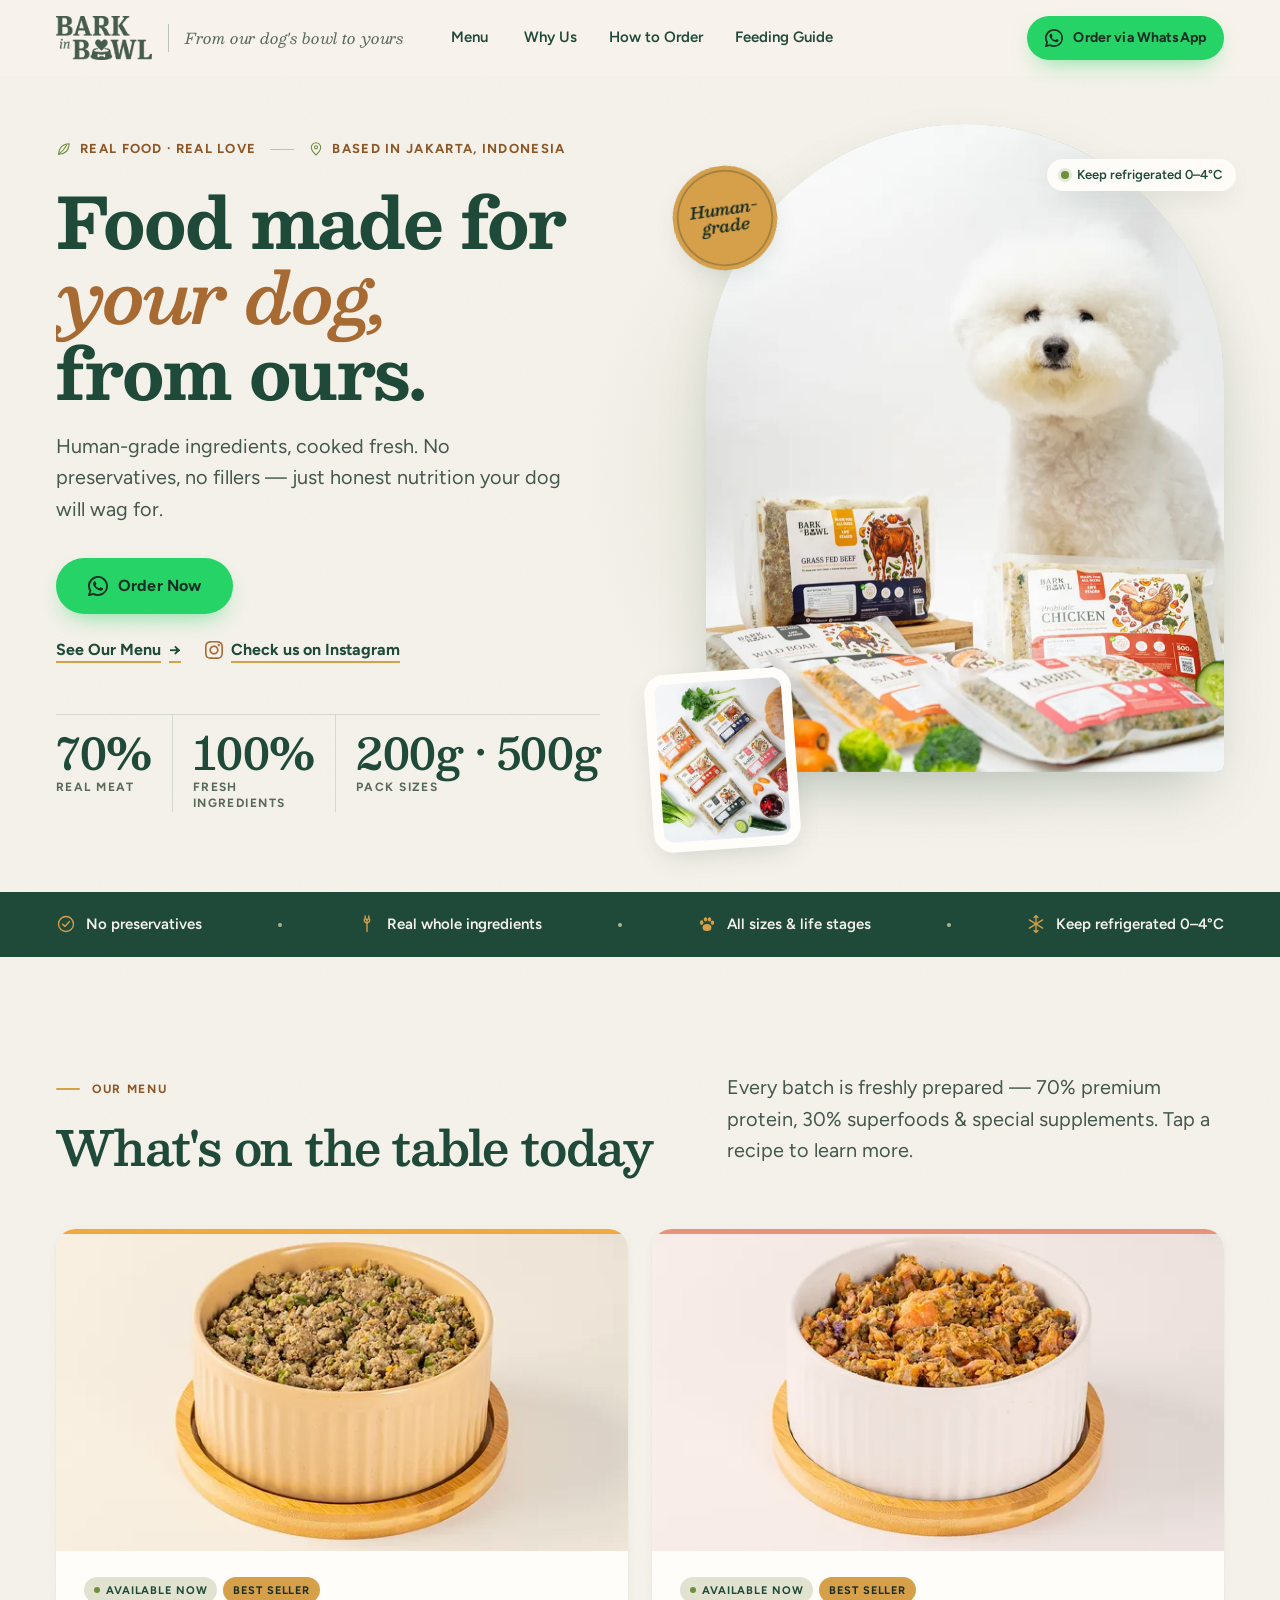
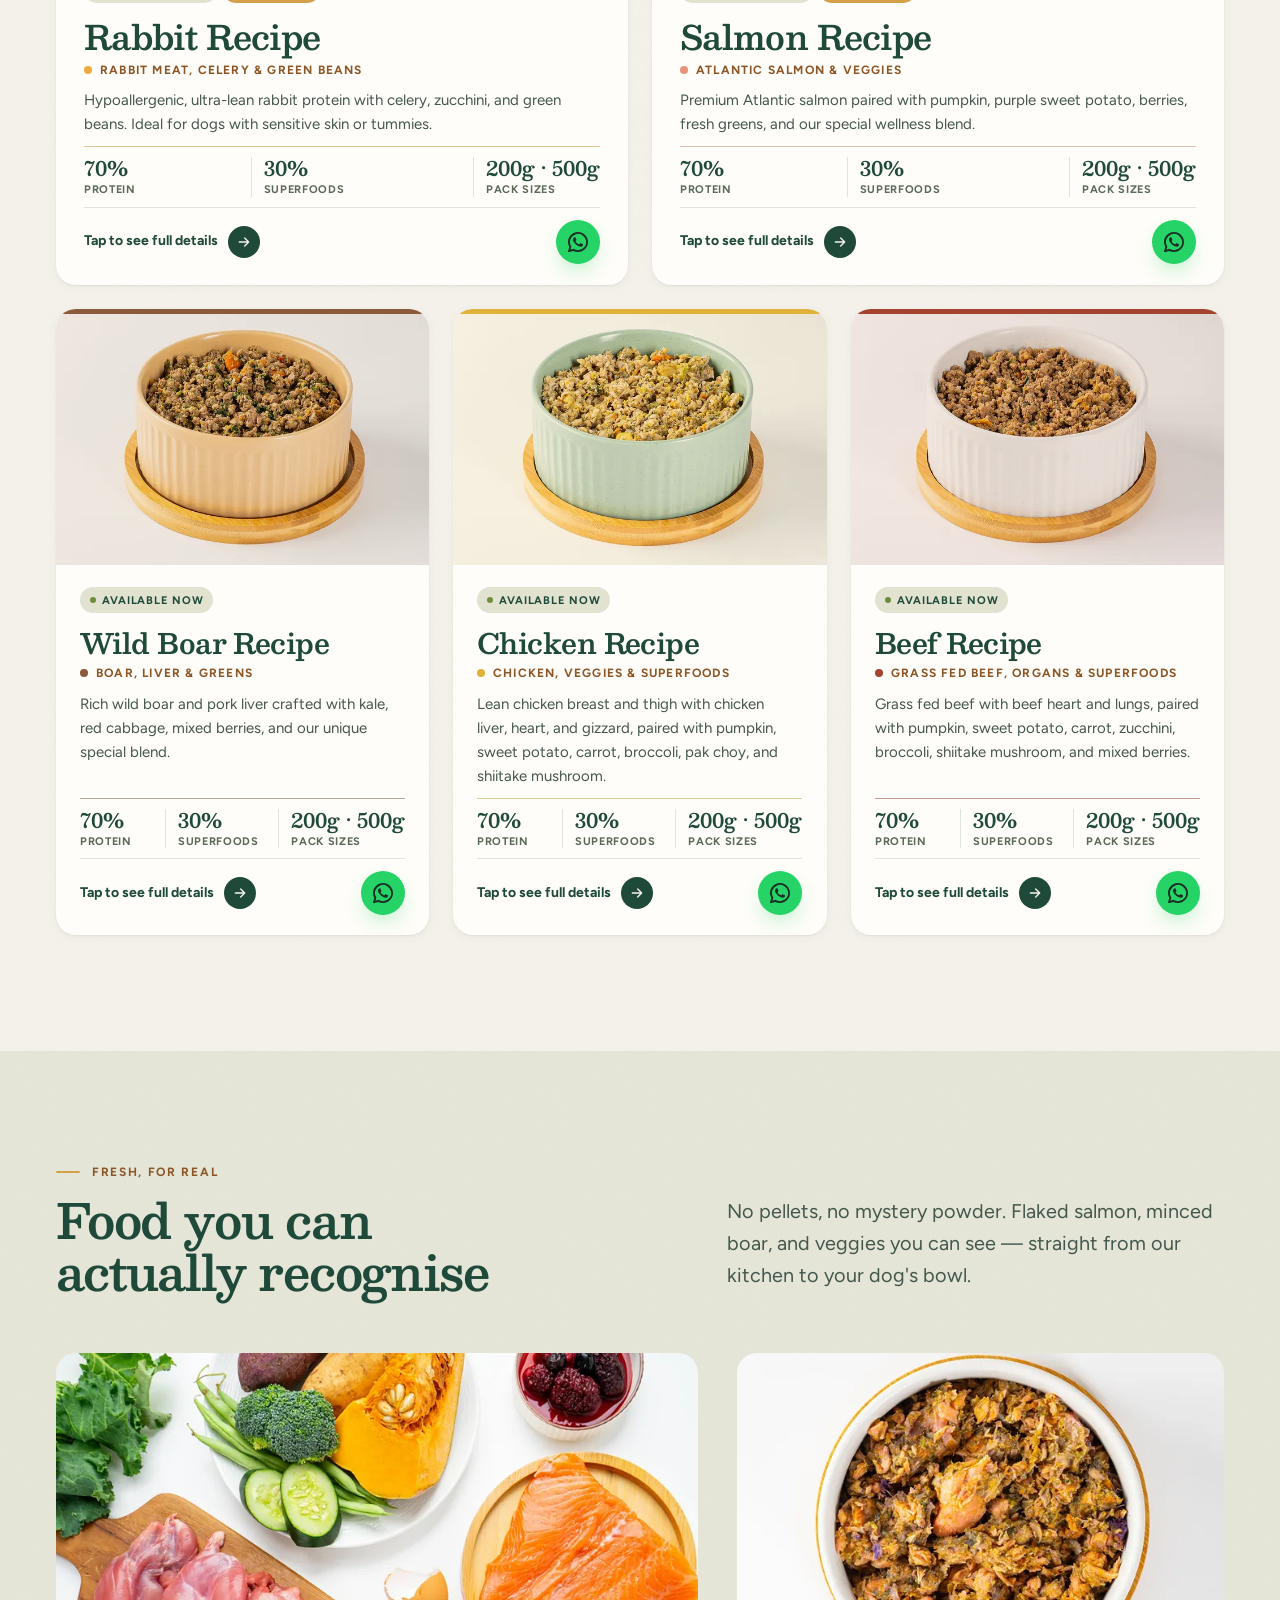
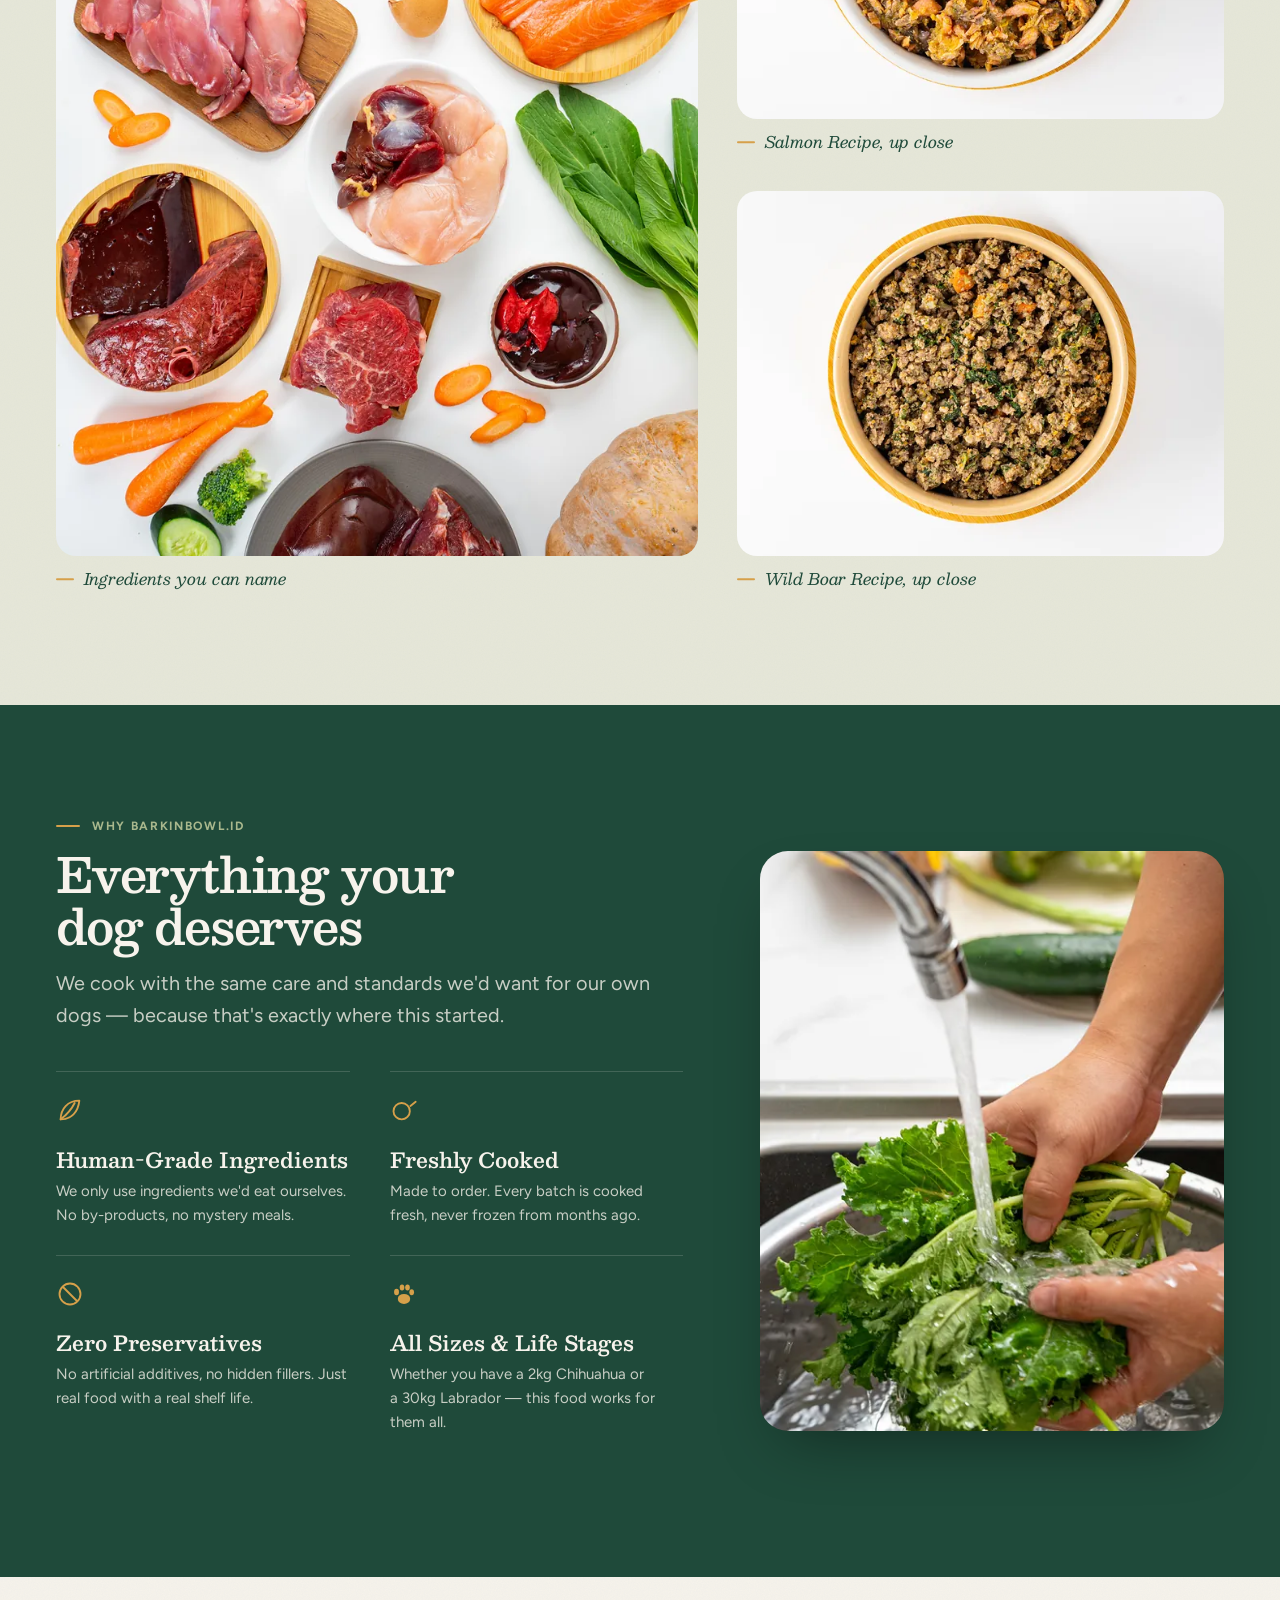
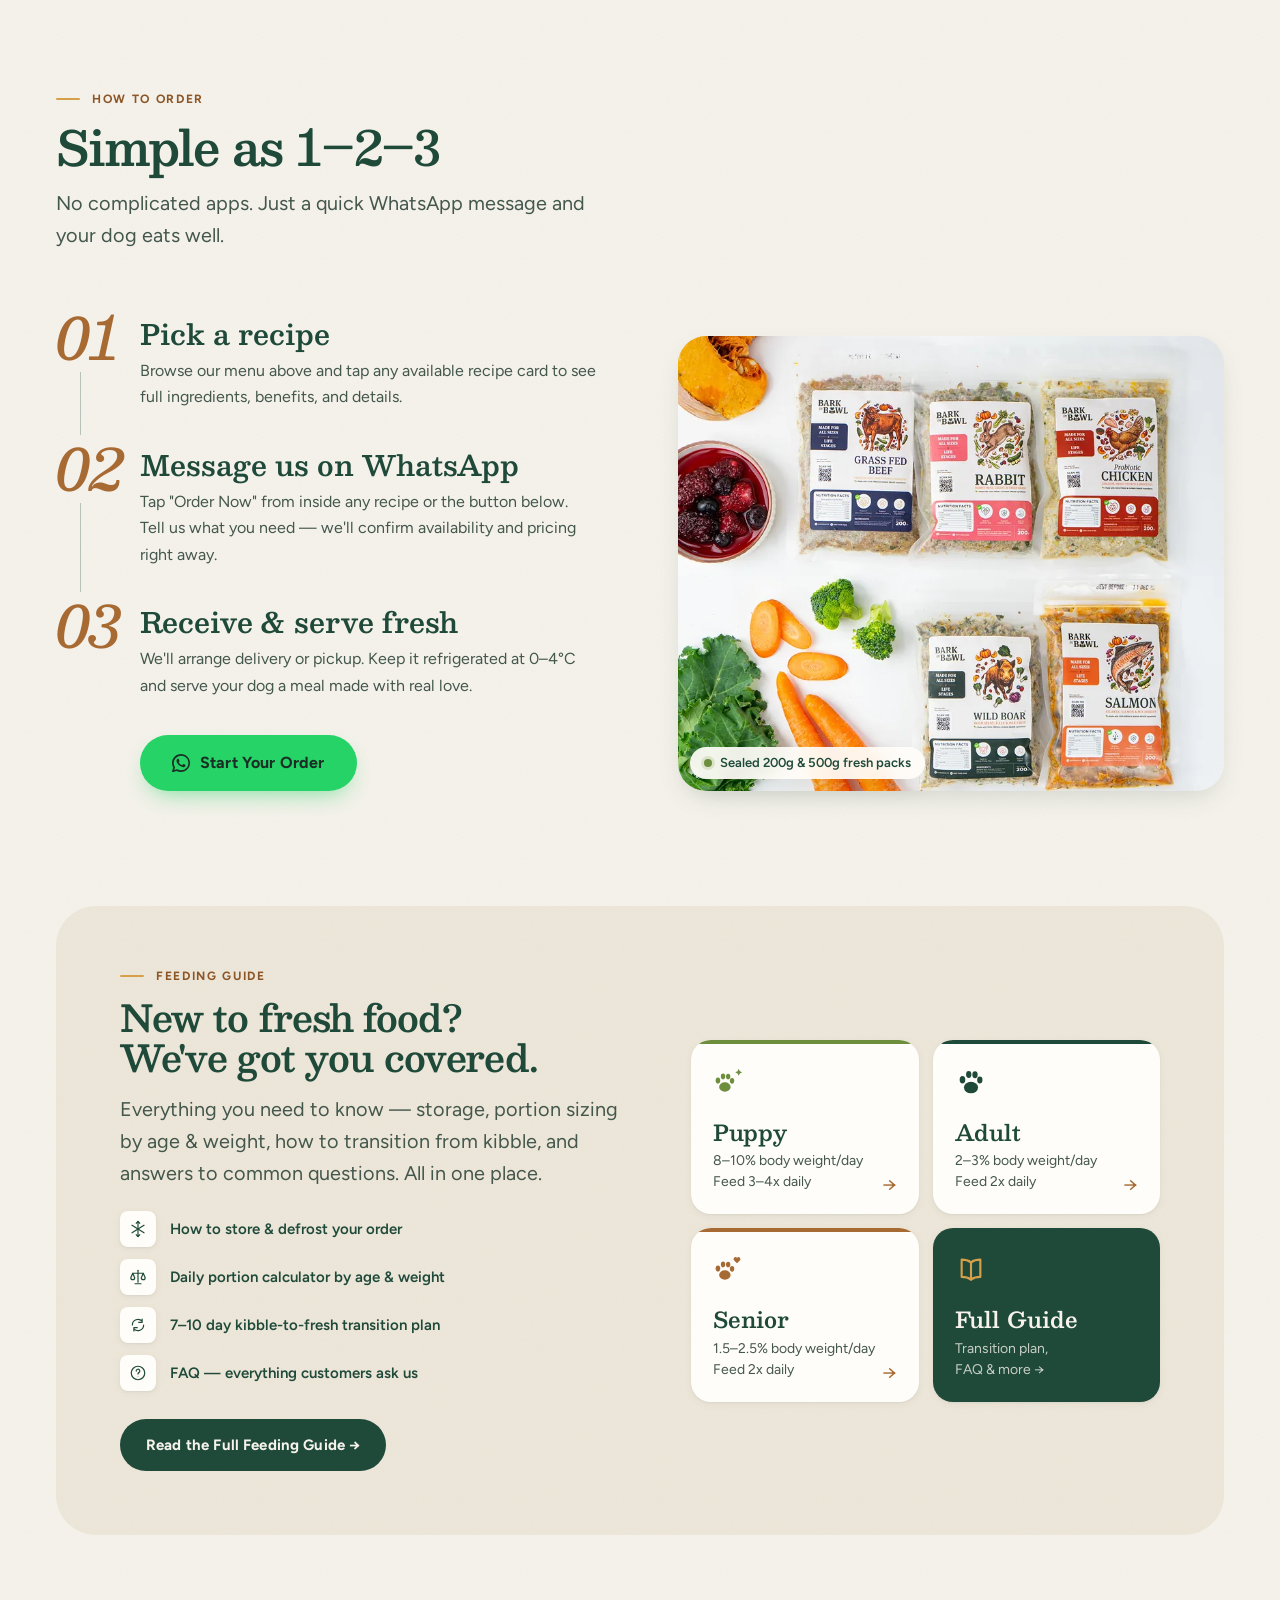
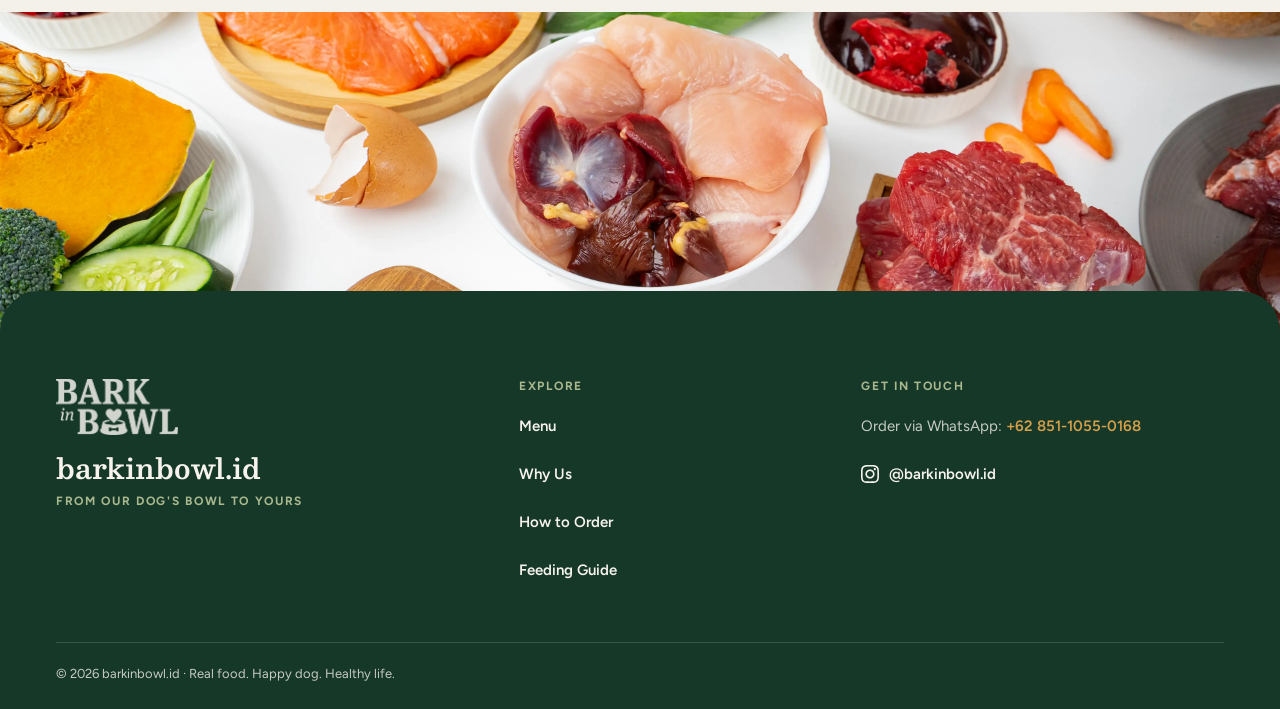
==== commit 5fccb5fb: "Switch fonts to Besley + Figtree Besley's slab serif matches the logo; headings resized so the wider" ====
--- a/index.html
+++ b/index.html
@@ -15,8 +15,8 @@
   <script>document.documentElement.classList.add('js')</script>
   <link rel="preconnect" href="https://fonts.googleapis.com">
   <link rel="preconnect" href="https://fonts.gstatic.com" crossorigin>
-  <link href="https://fonts.googleapis.com/css2?family=Fraunces:ital,opsz,wght@0,9..144,400..700;1,9..144,400..600&family=Plus+Jakarta+Sans:wght@400..700&display=swap" rel="stylesheet">
-  <link rel="stylesheet" href="index.css?v=20261028">
+  <link href="https://fonts.googleapis.com/css2?family=Besley:ital,wght@0,400..700;1,400..600&family=Figtree:ital,wght@0,400..700;1,400..500&display=swap" rel="stylesheet">
+  <link rel="stylesheet" href="index.css?v=20261028b">
   <link rel="icon" href="src/favicon-32.png?v=20260917" sizes="32x32" type="image/png">
   <link rel="icon" href="src/favicon-96.png?v=20260917" sizes="96x96" type="image/png">
   <link rel="apple-touch-icon" href="src/apple-touch-icon.png?v=20260917">
--- a/index.css
+++ b/index.css
@@ -29,10 +29,10 @@
   --acc-rabbit:#f0a840; --acc-salmon:#e8927c; --acc-boar:#8a5a3b; --acc-chicken:#e0b23a; --acc-beef:#a4442e;
 
   /* ── Type ── */
-  --font-display:'Fraunces',Georgia,'Times New Roman',serif;
-  --font-body:'Plus Jakarta Sans',system-ui,-apple-system,'Segoe UI',sans-serif;
-  --fs-display:clamp(2.625rem,1.6rem + 4.4vw,5.25rem);
-  --fs-h2:clamp(2rem,1.45rem + 2.4vw,3.5rem);
+  --font-display:'Besley',Georgia,'Times New Roman',serif;
+  --font-body:'Figtree',system-ui,-apple-system,'Segoe UI',sans-serif;
+  --fs-display:clamp(2.5rem,1.6rem + 3.6vw,4.375rem);
+  --fs-h2:clamp(1.875rem,1.4rem + 2vw,3rem);
   --fs-h3:clamp(1.375rem,1.2rem + .8vw,1.75rem);
   --fs-h4:1.1875rem;
   --fs-lead:clamp(1.0625rem,1rem + .3vw,1.25rem);
@@ -89,7 +89,7 @@
 a{color:inherit}
 button,input,select{font:inherit;color:inherit}
 [hidden]{display:none!important}
-h1,h2,h3,h4{font-family:var(--font-display);font-weight:600;color:var(--forest);font-variation-settings:"opsz" 72;text-wrap:balance}
+h1,h2,h3,h4{font-family:var(--font-display);font-weight:600;color:var(--forest);text-wrap:balance}
 p{text-wrap:pretty}
 em{font-style:italic;font-weight:500}
 .container{width:min(100% - 2*var(--gutter),var(--container));margin-inline:auto}
@@ -115,7 +115,7 @@
 
 /* ── Section header ── */
 .sec-head{display:grid;gap:16px;margin-bottom:clamp(32px,5vw,56px);max-width:62ch;justify-items:start}
-.sec-title{font-size:var(--fs-h2);line-height:1.04;letter-spacing:-.02em}
+.sec-title{font-size:var(--fs-h2);line-height:1.08;letter-spacing:-.025em}
 .sec-sub{font-size:var(--fs-lead);line-height:1.6;color:var(--text-2);max-width:56ch}
 .on-dark .sec-title{color:var(--on-dark)}
 .on-dark .sec-sub{color:var(--on-dark-2)}
@@ -222,7 +222,7 @@
 .sheet-close svg{width:26px;height:26px}
 .sheet-links{display:grid;margin-top:8px}
 .sheet-links a{display:flex;align-items:baseline;gap:16px;min-height:64px;padding:12px 0;border-bottom:1px solid var(--line-dark);
-  font:600 clamp(2rem,8vw,2.75rem)/1.1 var(--font-display);font-variation-settings:"opsz" 72;color:var(--on-dark);text-decoration:none;letter-spacing:-.01em}
+  font:600 clamp(2rem,8vw,2.75rem)/1.1 var(--font-display);color:var(--on-dark);text-decoration:none;letter-spacing:-.01em}
 .sheet-links .n{font:italic 400 1rem/1 var(--font-display);color:var(--honey);min-width:22px}
 .sheet-links a[aria-current="page"]{color:var(--honey)}
 .sheet-foot{margin-top:auto;display:grid;gap:8px;justify-items:start;padding-top:16px}
@@ -259,7 +259,7 @@
   padding:clamp(56px,7vw,88px) 0 calc(24px + env(safe-area-inset-bottom));font-size:var(--fs-sm)}
 .footer-grid{display:grid;gap:40px}
 .footer-logo-img{height:56px;width:auto;filter:brightness(0) invert(.96) sepia(.08)}
-.footer-logo{margin-top:18px;font:600 1.75rem/1.1 var(--font-display);font-variation-settings:"opsz" 72;color:var(--on-dark)}
+.footer-logo{margin-top:18px;font:600 1.75rem/1.1 var(--font-display);color:var(--on-dark)}
 .footer-tagline,.footer-h{margin-top:10px;font:700 var(--fs-eyebrow)/1.3 var(--font-body);letter-spacing:.14em;text-transform:uppercase;color:var(--sage)}
 .footer-h{margin:0 0 8px}
 .footer-links a,.footer .ig-handle{display:inline-flex;align-items:center;gap:10px;min-height:48px;min-width:44px;color:var(--on-dark);text-decoration:none;font-weight:600;
@@ -308,8 +308,8 @@
 .he-item svg{width:16px;height:16px;color:var(--leaf)}
 .he-rule{display:none;width:24px;height:1px;background:var(--line-strong)}
 @media (min-width:600px) and (max-width:767.98px),(min-width:1280px){ .he-rule{display:block} }
-.hero-title{margin-top:20px;font-size:var(--fs-display);line-height:.98;letter-spacing:-.025em;color:var(--forest)}
-.hero-title em{color:var(--brown);font-weight:500}
+.hero-title{margin-top:20px;font-size:var(--fs-display);font-weight:700;line-height:1.04;letter-spacing:-.03em;color:var(--forest)}
+.hero-title em{color:var(--brown);font-weight:600;letter-spacing:-.02em}
 .hero-line{display:block;padding-bottom:.04em}
 .hero-sub{margin-top:16px;font-size:var(--fs-lead);line-height:1.6;color:var(--text-2);max-width:40ch}
 .hero-actions{margin-top:22px;display:grid;gap:6px}
@@ -325,7 +325,7 @@
 @media (max-width:399.98px){ .stat-num{font-size:1.5rem} .stat{padding-inline:12px} .stat:first-child{padding-left:0} .stat:last-child{padding-right:0} }
 @media (max-width:359.98px){ .hero-inner{grid-template-columns:minmax(0,1fr)} .hero-stats .stat-num{font-size:1.25rem} .stat{padding-inline:9px} .stat:first-child{padding-left:0} .stat:last-child{padding-right:0} }
 .stat+.stat{border-left:1px solid var(--line)}
-.stat-num{white-space:nowrap;font:600 1.75rem/1 var(--font-display);font-variation-settings:"opsz" 72;color:var(--forest);letter-spacing:-.01em}
+.stat-num{white-space:nowrap;font:600 1.75rem/1 var(--font-display);color:var(--forest);letter-spacing:-.01em}
 .stat-label{font:700 .6875rem/1.3 var(--font-body);letter-spacing:.1em;text-transform:uppercase;color:var(--muted-ink)}
 
 .hero-visual{position:relative}
@@ -337,7 +337,7 @@
 .hero-stamp{position:absolute;top:5%;left:-6px;width:84px;height:84px;border-radius:50%;display:grid;place-items:center;padding:12px;
   background:var(--honey);color:var(--text);rotate:-8deg;text-align:center;
   box-shadow:inset 0 0 0 4px var(--honey),inset 0 0 0 5.5px rgba(26,46,37,.35),var(--sh-2)}
-.hero-stamp span{font:italic 600 .875rem/1.05 var(--font-display);font-variation-settings:"opsz" 72}
+.hero-stamp span{font:italic 600 .875rem/1.05 var(--font-display)}
 /* Pill sits in the white headroom right of the arch top, clear of the dog and the pack labels */
 .hero-pill{position:absolute;top:12%;right:4px}
 
@@ -428,7 +428,7 @@
 .card-media img{width:100%;height:100%;object-fit:cover;object-position:50% 50%;mix-blend-mode:multiply}
 .card-body{display:flex;flex-direction:column;gap:10px;flex:1;padding:22px 22px 20px}
 .card-tags{display:flex;flex-wrap:wrap;gap:6px}
-.card-name{font-size:var(--fs-h3);line-height:1.15;letter-spacing:-.01em;margin-top:4px}
+.card-name{font-size:var(--fs-h3);line-height:1.15;letter-spacing:-.02em;margin-top:4px}
 .card-open{font:inherit;color:inherit;background:none;border:0;padding:0;text-align:left;cursor:pointer;letter-spacing:inherit}
 .card-open::after{content:"";position:absolute;inset:0;z-index:1}
 .card-open:focus-visible{outline:none}
@@ -442,7 +442,7 @@
 .card-macros > div:last-child{padding-right:0}
 .card-macros > div:first-child{padding-left:0}
 .card-macros > div+div{border-left:1px solid var(--line)}
-.card-macros dd{white-space:nowrap;font:600 1.25rem/1.1 var(--font-display);font-variation-settings:"opsz" 72;color:var(--forest)}
+.card-macros dd{white-space:nowrap;font:600 1.25rem/1.1 var(--font-display);color:var(--forest)}
 .card-macros dt{font:700 11px/1.2 var(--font-body);letter-spacing:.04em;white-space:nowrap;text-transform:uppercase;color:var(--muted-ink)}
 .card-foot{display:flex;align-items:center;justify-content:space-between;gap:12px;min-height:44px;margin-top:2px}
 .card-hint{display:inline-flex;align-items:center;gap:10px;font:700 14px/1.2 var(--font-body);color:var(--forest)}
@@ -536,7 +536,7 @@
 .rd-close:hover{background:var(--cream-deep)}
 .rd-content{display:flex;flex-direction:column;padding-top:22px}
 .rd-tags{display:flex;flex-wrap:wrap;gap:6px;margin-bottom:14px}
-.rd-name{font-size:clamp(1.875rem,1.5rem + 1.2vw,2.5rem);line-height:1.06;letter-spacing:-.02em}
+.rd-name{font-size:clamp(1.875rem,1.5rem + 1.2vw,2.5rem);line-height:1.08;letter-spacing:-.025em}
 .rd-variant{margin-top:10px;display:flex;align-items:center;gap:10px;font:700 .75rem/1.4 var(--font-body);letter-spacing:.12em;text-transform:uppercase;color:var(--brown-ink)}
 .rd-variant::before{content:"";width:10px;height:10px;border-radius:50%;background:var(--acc,var(--honey));flex:none}
 .rd-desc{margin-top:16px;font-size:var(--fs-body);line-height:1.65;color:var(--text-2)}
@@ -545,7 +545,7 @@
 .rd-macros .macro:last-child{padding-right:0}
 .rd-macros .macro:first-child{padding-left:0}
 .rd-macros .macro+.macro{border-left:1px solid var(--line)}
-.rd-macros .macro-num{white-space:nowrap;font:600 clamp(1.375rem,1.1rem + 1.2vw,1.75rem)/1 var(--font-display);font-variation-settings:"opsz" 72;color:var(--forest)}
+.rd-macros .macro-num{white-space:nowrap;font:600 clamp(1.375rem,1.1rem + 1.2vw,1.75rem)/1 var(--font-display);color:var(--forest)}
 .rd-macros .macro-label{font:700 11px/1.2 var(--font-body);letter-spacing:.04em;white-space:nowrap;text-transform:uppercase;color:var(--muted-ink)}
 .rd-h{font-size:1.125rem;line-height:1.3;margin-bottom:12px}
 .modal-ingredients{margin-top:26px}
@@ -645,7 +645,7 @@
 .steps{display:grid}
 .step{position:relative;display:grid;grid-template-columns:48px 1fr;gap:16px;padding-bottom:22px}
 .step:not(:last-child)::after{content:"";position:absolute;left:18px;top:50px;bottom:6px;width:1px;background:var(--line-strong)}
-.step-num{font:italic 400 2.5rem/1 var(--font-display);font-variation-settings:"opsz" 72;color:var(--brown);letter-spacing:-.02em}
+.step-num{font:italic 500 2.5rem/1 var(--font-display);color:var(--brown);letter-spacing:-.02em}
 .step-title{font-size:var(--fs-h3);line-height:1.15;padding-top:4px}
 .step-desc{margin-top:8px;color:var(--text-2);max-width:56ch}
 .order-cta{margin-top:8px}
@@ -671,7 +671,7 @@
 .teaser{padding-top:0;padding-bottom:clamp(56px,6vw,88px)}
 .teaser-panel{display:grid;gap:40px;background-color:var(--cream-deep);background-image:var(--grain);border-radius:var(--r-xl);padding:clamp(22px,5vw,64px)}
 .teaser .sec-head{margin-bottom:18px}
-@media (max-width:479.98px){ .teaser .sec-title{font-size:1.875rem} }
+@media (max-width:479.98px){ .teaser .sec-title{font-size:min(1.75rem,calc((100vw - 90px) / 12))} }
 .teaser-features{display:grid;gap:4px}
 .teaser-features li{display:flex;align-items:center;gap:14px;min-height:44px;font:600 15px/1.35 var(--font-body);color:var(--forest);text-wrap:balance}
 .tf-icon{display:grid;place-items:center;width:36px;height:36px;border-radius:var(--r-xs);background:var(--surface);color:var(--forest);flex:none;box-shadow:var(--sh-1)}
@@ -685,7 +685,7 @@
 .teaser-card--dark::before{display:none}
 .tc-icon{color:var(--tc,var(--forest));margin-top:4px}
 .tc-icon svg{width:32px;height:32px}
-.teaser-card-title{margin-top:12px;font:600 1.375rem/1.15 var(--font-display);font-variation-settings:"opsz" 72;color:var(--forest)}
+.teaser-card-title{margin-top:12px;font:600 1.375rem/1.15 var(--font-display);color:var(--forest)}
 .teaser-card-desc{margin-top:6px;font-size:13px;line-height:1.5;color:var(--text-2)}
 .tc-arr{position:absolute;right:16px;top:20px;font-size:20px;line-height:1;color:var(--brown);transition:transform var(--dur-2) var(--ease)}
 .teaser-card--dark{background:var(--forest);box-shadow:var(--sh-1)}
@@ -699,7 +699,7 @@
   .teaser-card:hover .tc-arr{transform:translateX(4px)}
 }
 @media (min-width:768px){ .teaser-btn{width:auto} .teaser-card{padding:22px;min-height:150px} .teaser-card-desc{font-size:14px} .tc-arr{right:22px;top:auto;bottom:20px} }
-@media (min-width:1024px){ .teaser-panel{grid-template-columns:1.1fr 1fr;gap:56px;align-items:center} .teaser .sec-title{font-size:calc(var(--fs-h2) * .86)} }
+@media (min-width:1024px){ .teaser-panel{grid-template-columns:1.1fr 1fr;gap:56px;align-items:center} .teaser .sec-title{font-size:calc(var(--fs-h2) * .77)} }
 
 /* ── 8 · Photo ribbon ── */
 /* The bottom ~40px tucks under the footer curve (margin-top:-40px); the crop includes that extra strip */
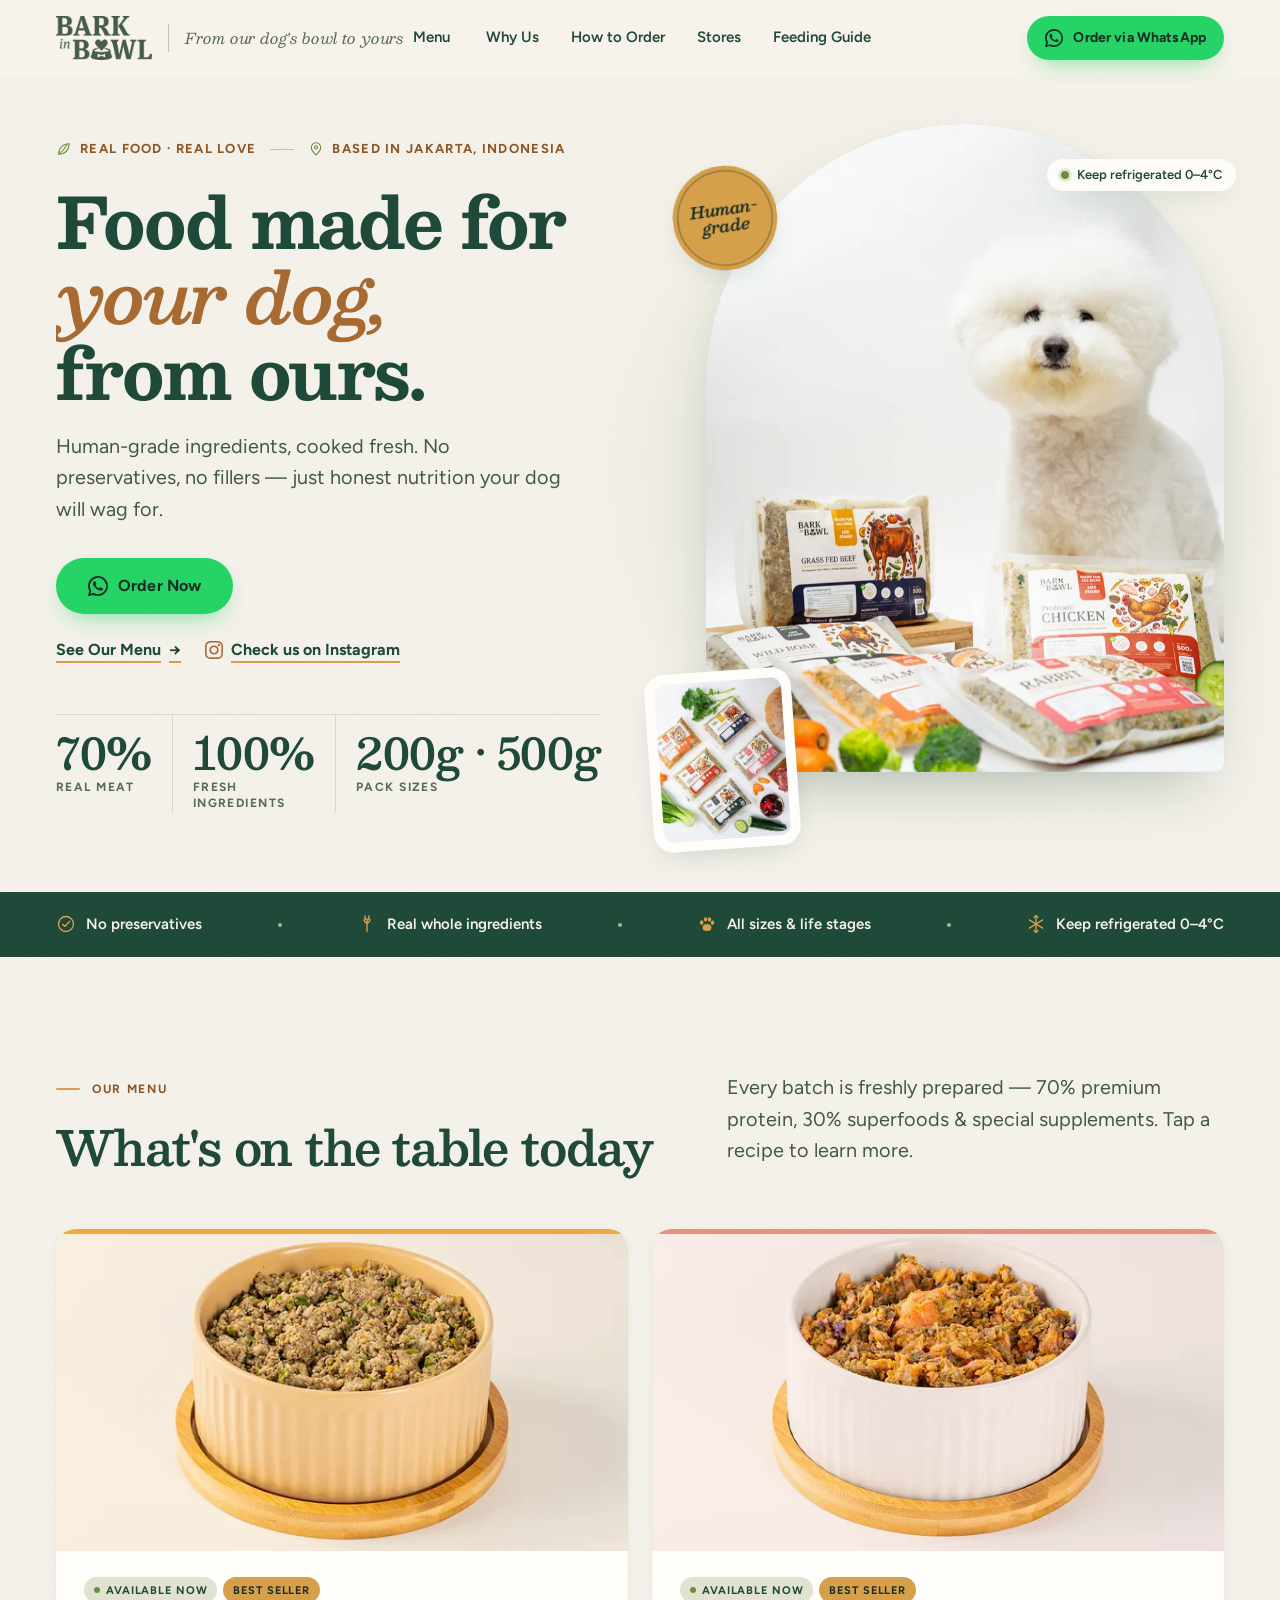
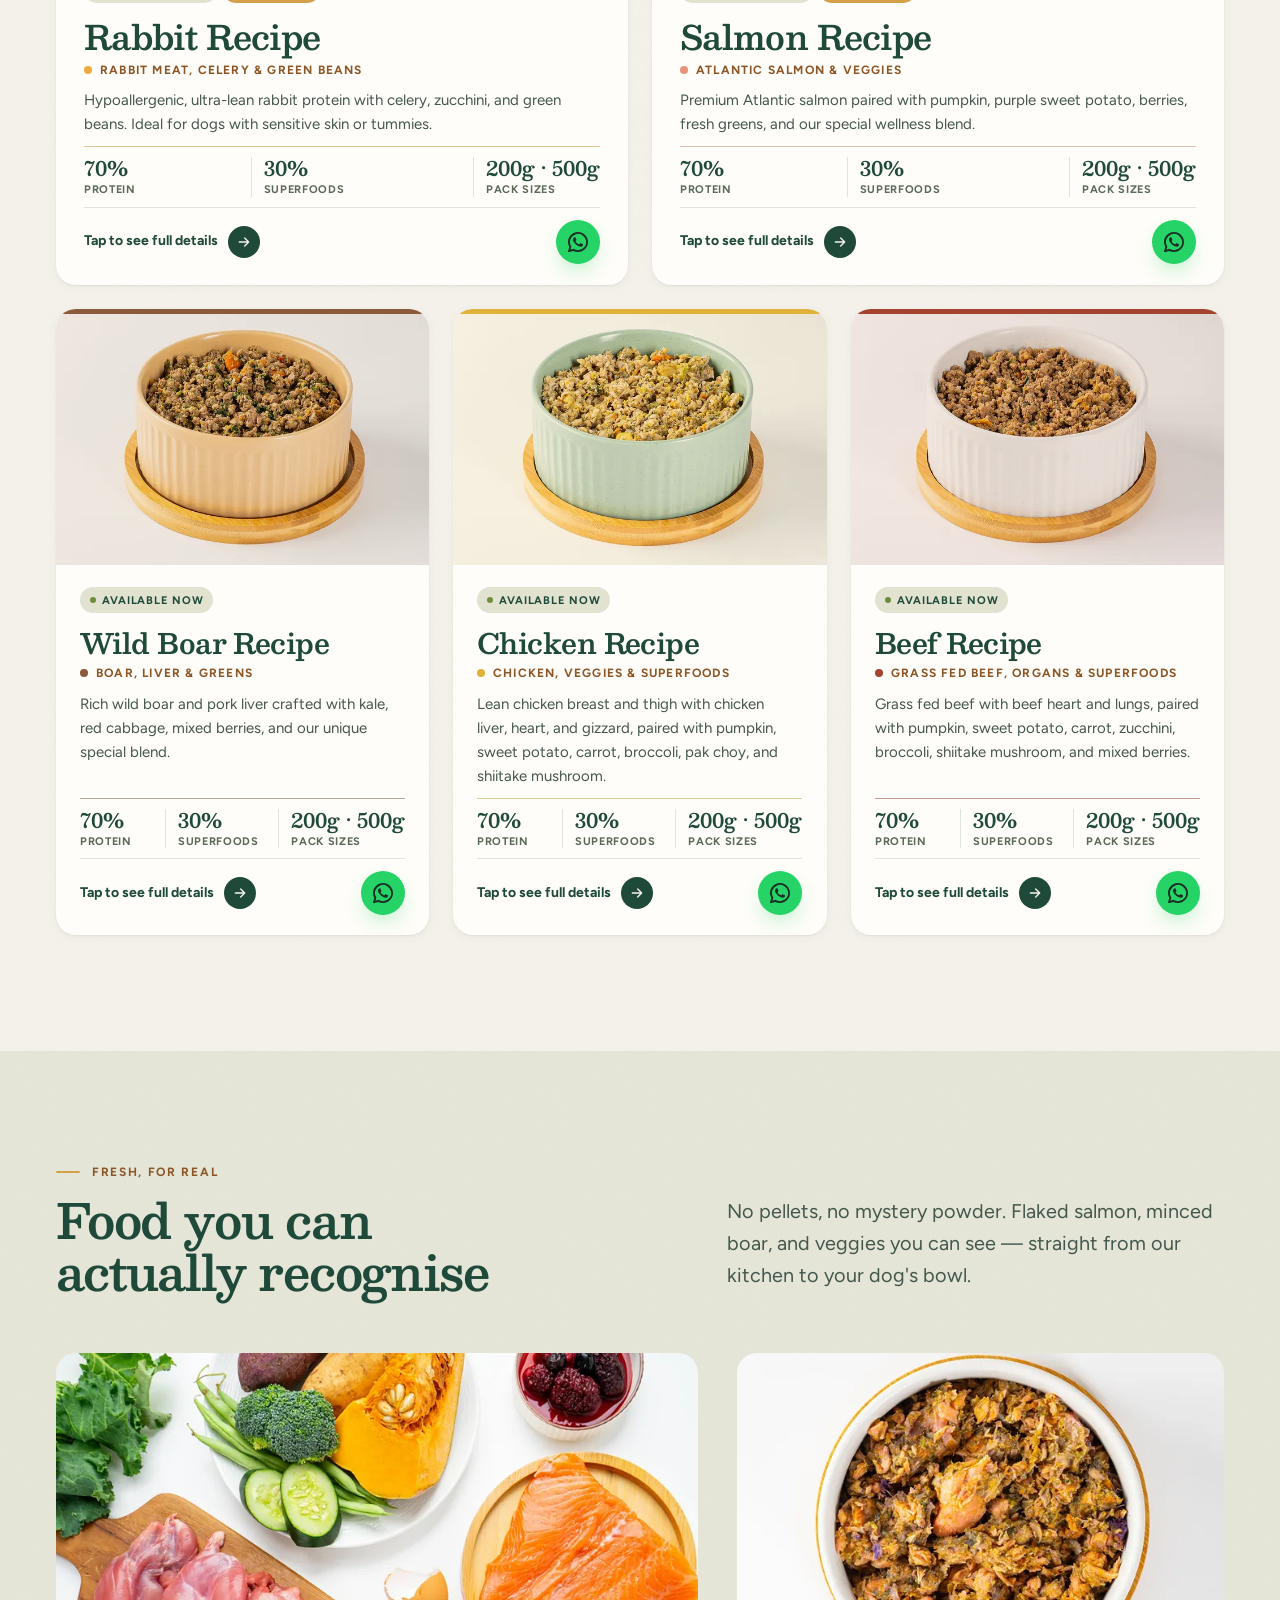
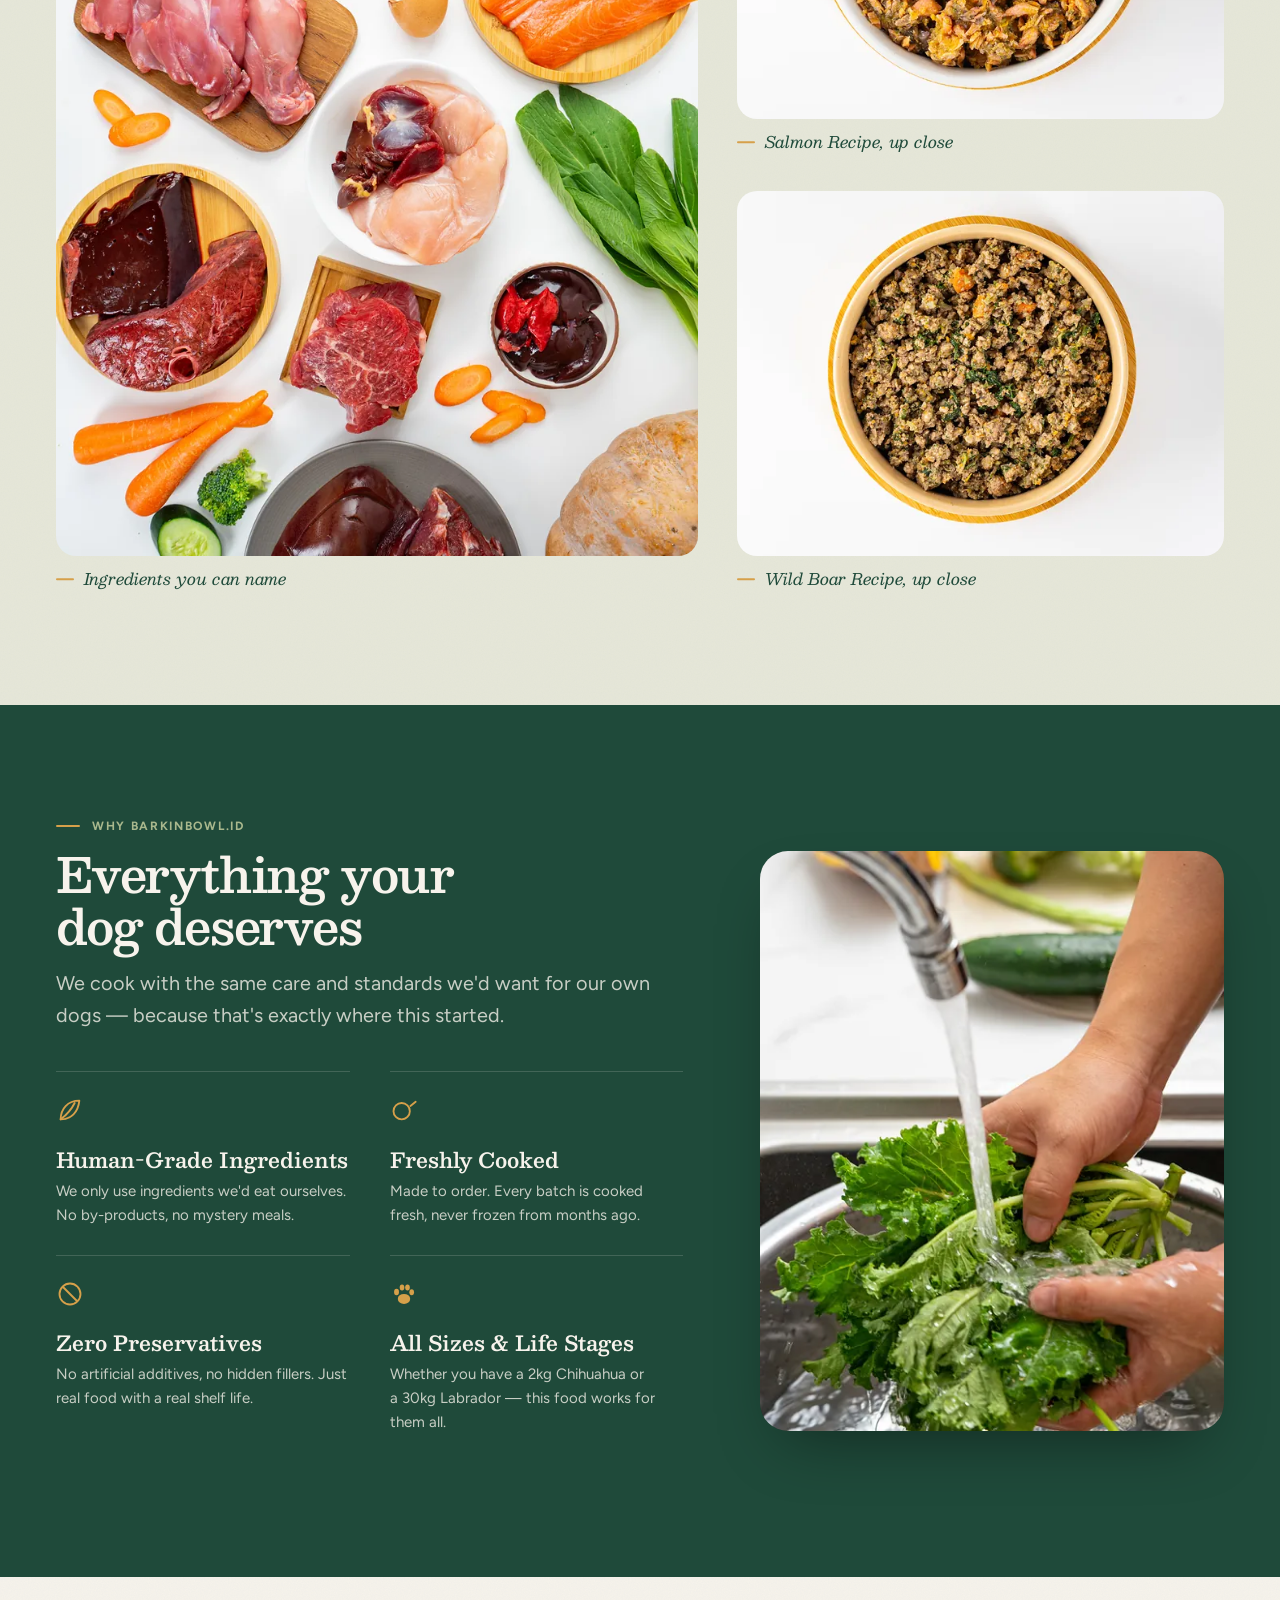
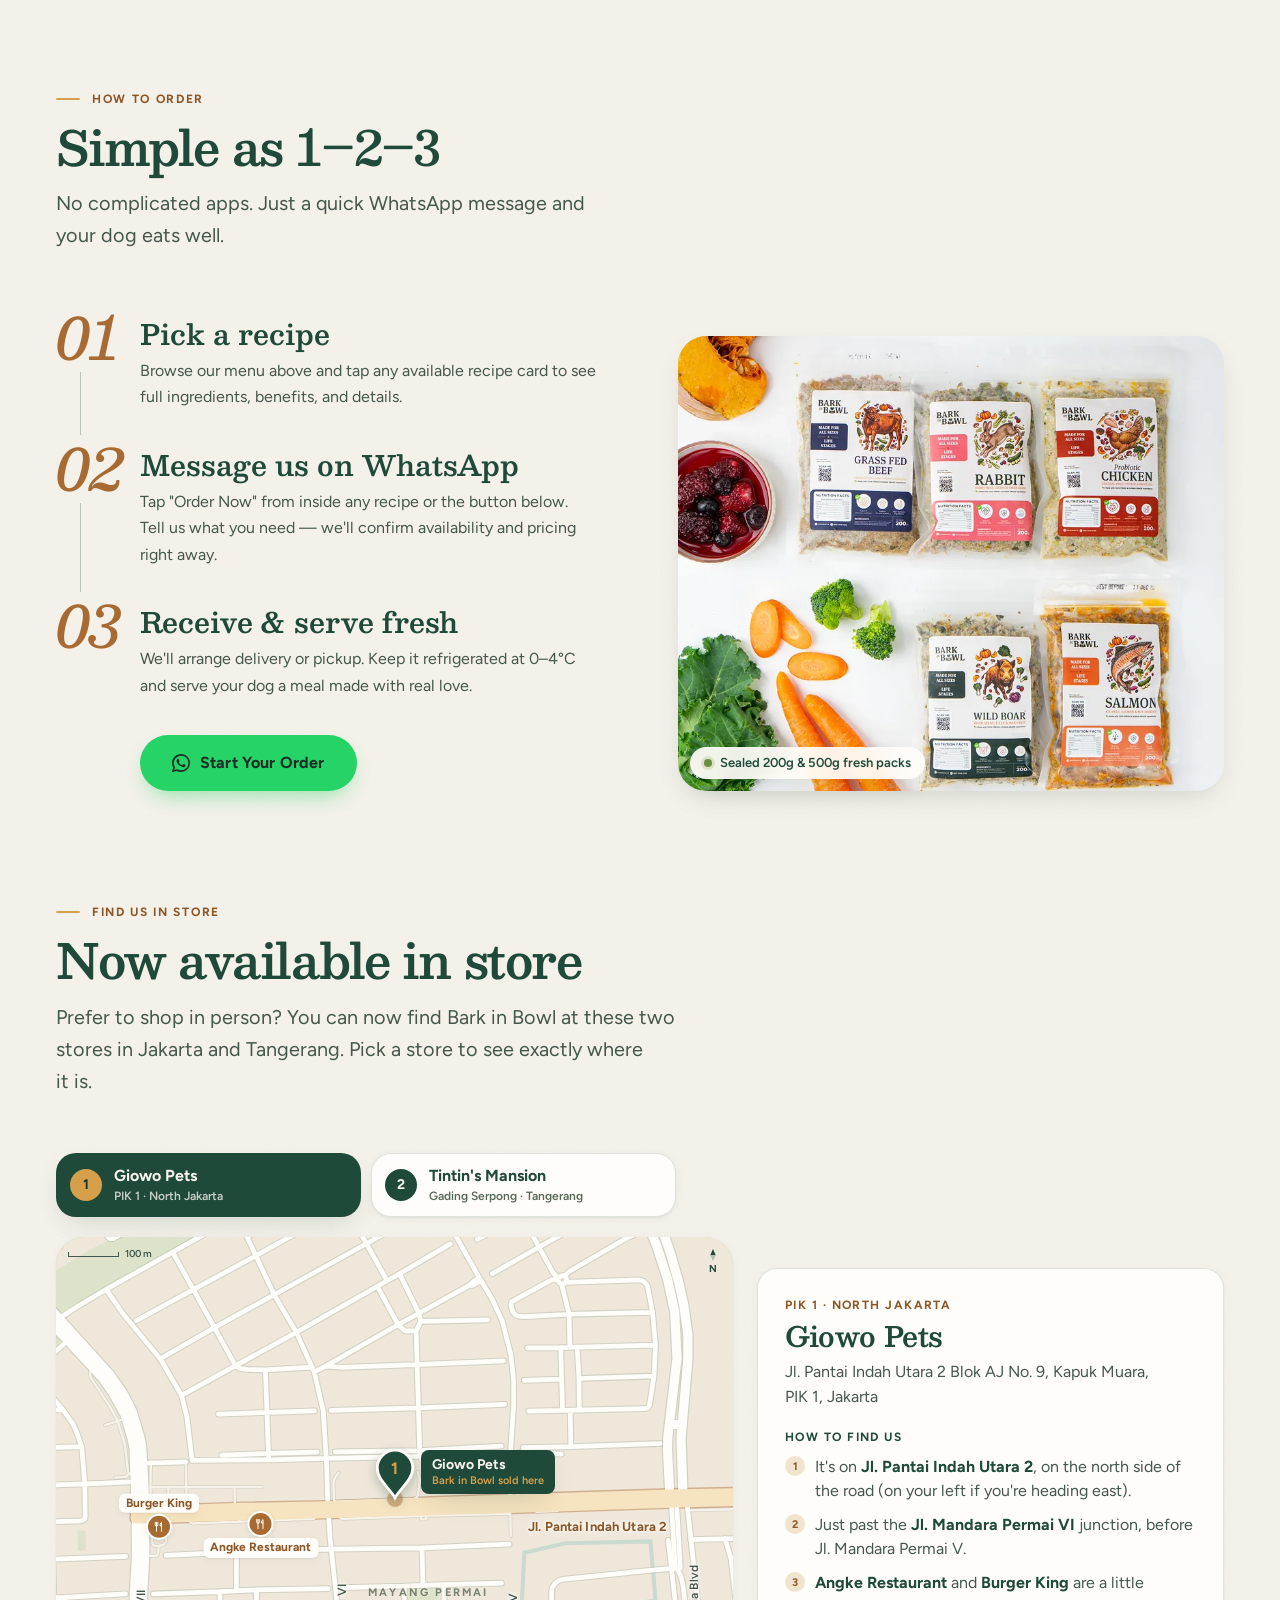
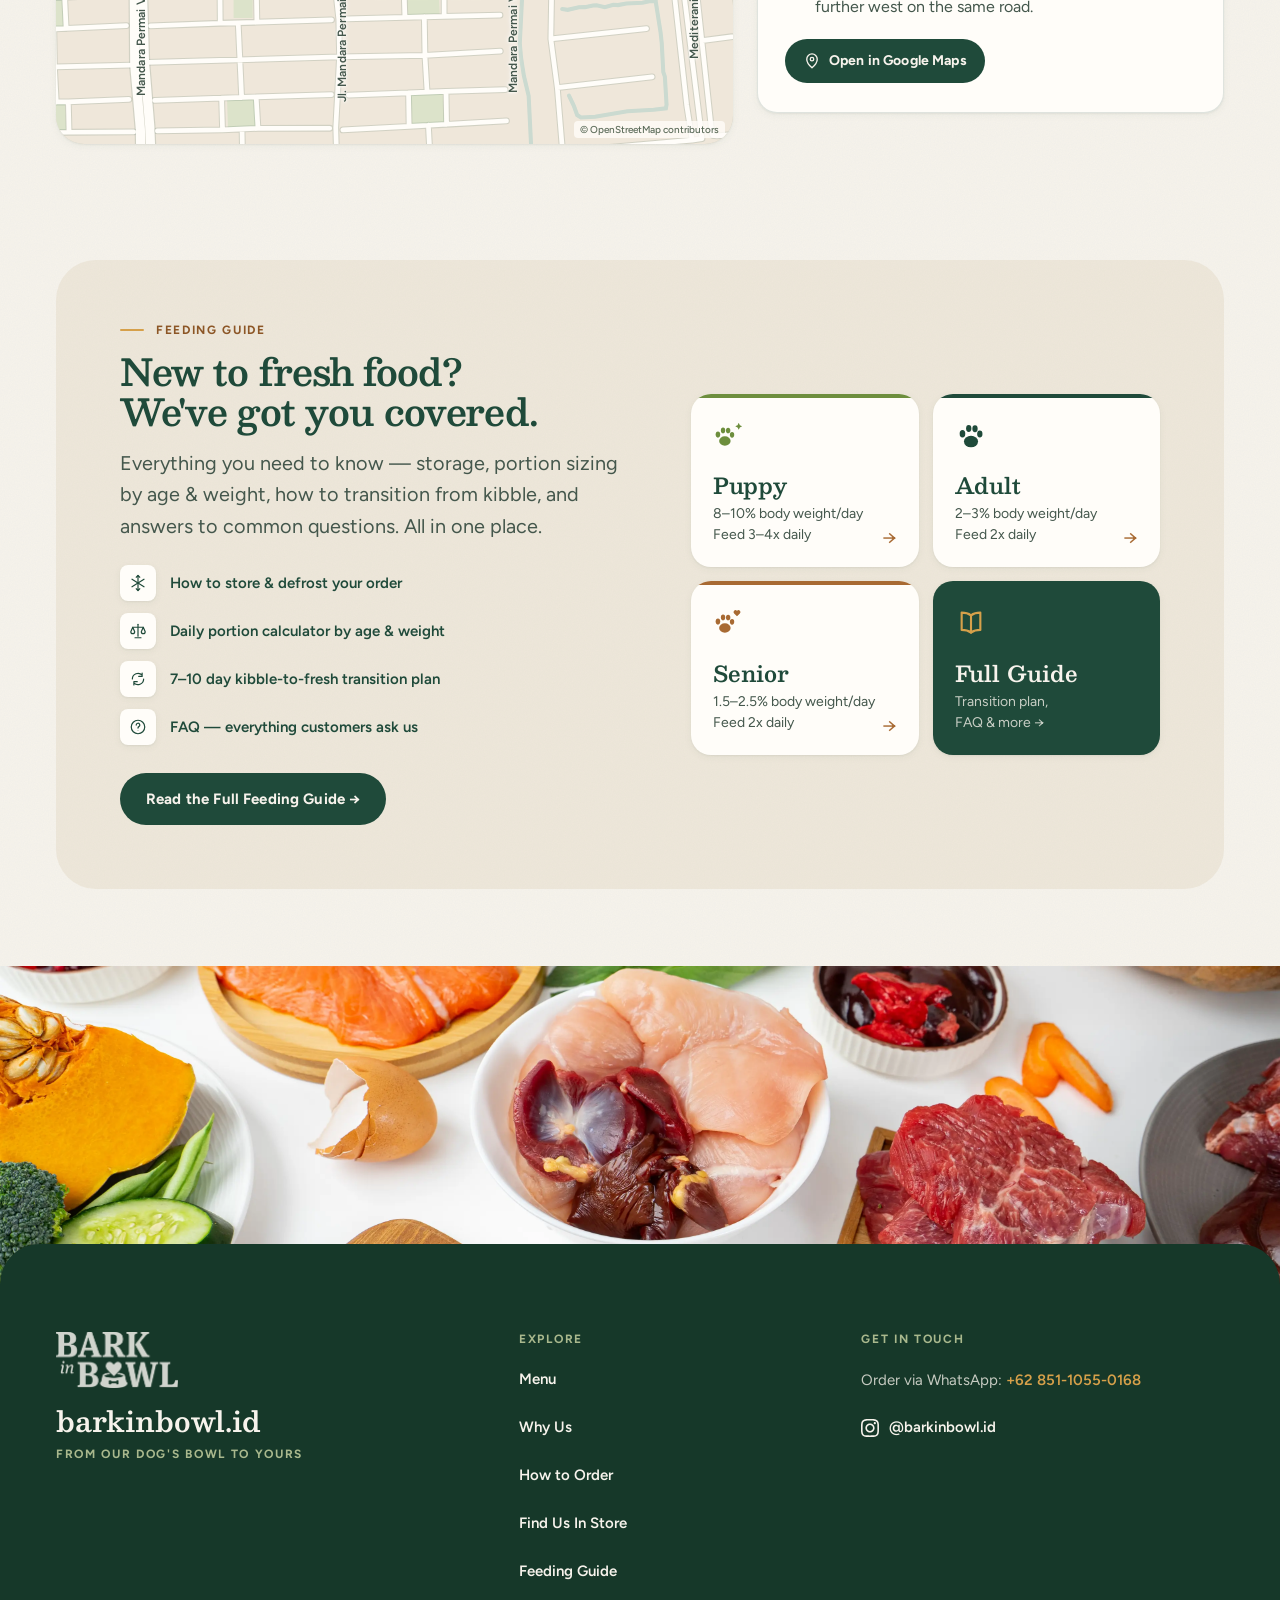
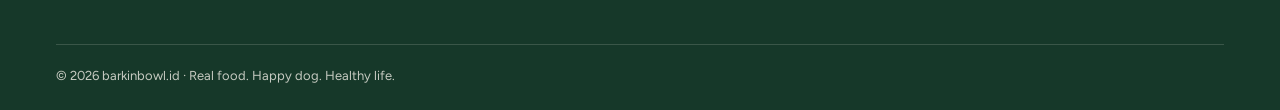
==== commit ec70e0c8: "Add "Find us in store" section with street maps for both stores - New Stores section (nav, mobile me" ====
--- a/index.html
+++ b/index.html
@@ -16,7 +16,7 @@
   <link rel="preconnect" href="https://fonts.googleapis.com">
   <link rel="preconnect" href="https://fonts.gstatic.com" crossorigin>
   <link href="https://fonts.googleapis.com/css2?family=Besley:ital,wght@0,400..700;1,400..600&family=Figtree:ital,wght@0,400..700;1,400..500&display=swap" rel="stylesheet">
-  <link rel="stylesheet" href="index.css?v=20261028b">
+  <link rel="stylesheet" href="index.css?v=20261028f">
   <link rel="icon" href="src/favicon-32.png?v=20260917" sizes="32x32" type="image/png">
   <link rel="icon" href="src/favicon-96.png?v=20260917" sizes="96x96" type="image/png">
   <link rel="apple-touch-icon" href="src/apple-touch-icon.png?v=20260917">
@@ -50,6 +50,7 @@
         <li><a href="#menu">Menu</a></li>
         <li><a href="#why">Why Us</a></li>
         <li><a href="#order">How to Order</a></li>
+        <li><a href="#stores">Stores</a></li>
         <li><a href="GuidePage/">Feeding Guide</a></li>
       </ul>
     </nav>
@@ -324,6 +325,91 @@
   </div>
 </section>
 
+<!-- 6b · FIND US IN STORE -->
+<section id="stores" class="stores">
+  <div class="container">
+    <div class="sec-head">
+      <p class="eyebrow">Find Us In Store</p>
+      <h2 class="sec-title">Now available in store</h2>
+      <p class="sec-sub">Prefer to shop in person? You can now find Bark in Bowl at these two stores in Jakarta and Tangerang. Pick a store to see exactly where it is.</p>
+    </div>
+    <div class="store-tabs" role="tablist" aria-label="Choose a store">
+      <button type="button" class="store-tab" role="tab" id="tab-giowo" aria-controls="panel-giowo" aria-selected="true"><span class="store-tab-num num" aria-hidden="true">1</span><span class="store-tab-text"><strong>Giowo Pets</strong><small>PIK 1 · North Jakarta</small></span></button>
+      <button type="button" class="store-tab" role="tab" id="tab-tintin" aria-controls="panel-tintin" aria-selected="false" tabindex="-1"><span class="store-tab-num num" aria-hidden="true">2</span><span class="store-tab-text"><strong>Tintin's Mansion</strong><small>Gading Serpong · Tangerang</small></span></button>
+    </div>
+
+    <div class="store-panel" id="panel-giowo" role="tabpanel" aria-labelledby="tab-giowo">
+      <div class="gmap" role="group" aria-label="Street map around Giowo Pets, PIK 1">
+        <svg class="gm-art" viewBox="0 0 1000 749" aria-hidden="true" focusable="false"><rect class="gm-land" width="1000" height="749"/><path class="gm-park" d="M-20.7 535.0 L9.1 533.6 L11.2 575.5 L-18.6 577.0 L-20.7 535.0Z M252.7 683.6 L294.7 682.3 L295.9 724.5 L253.9 725.7 L252.7 683.6Z M477.0 -209.0 L502.1 -164.2 L6.3 112.0 L-24.5 81.8 L-24.8 64.1 L48.8 20.1 L477.0 -209.0Z M628.1 -167.4 L606.0 -155.6 L627.3 -116.4 L649.4 -128.2 L628.1 -167.4Z M676.7 -81.0 L655.0 -69.0 L676.8 -30.0 L698.5 -41.9 L676.7 -81.0Z M-16.2 689.2 L13.4 688.1 L14.9 728.0 L-14.6 729.1 L-16.2 689.2Z M518.6 518.7 L519.9 558.2 L566.7 556.6 L565.3 517.1 L518.6 518.7Z M523.7 675.9 L571.0 673.4 L573.5 719.1 L526.1 721.6 L523.7 675.9Z M-58.2 88.6 L-45.9 94.4 L7.5 153.4 L-38.3 193.2 L-167.2 198.3 L-174.0 155.7 L-58.2 88.6Z M-17.8 -48.2 L-15.2 -14.7 L-145.0 -1.5 L-148.1 -6.8 L-171.2 -5.5 L-170.7 -33.0 L-17.8 -48.2Z M262.2 536.0 L262.3 562.7 L290.4 562.7 L290.4 535.9 L262.2 536.0Z M1130.7 651.5 L1132.9 674.4 L1153.9 672.5 L1151.8 649.5 L1130.7 651.5Z M31.8 433.8 L43.5 433.6 L43.9 463.1 L32.2 463.3 L31.8 433.8Z"/><path class="gm-water" d="M-245.8 82.7 L-221.6 81.6 L-189.6 78.6 L-163.7 336.8 L-116.8 830.9 L-174.9 828.7 L-232.4 168.5 L-242.9 120.0 L-245.8 82.7Z M-314.0 2937.0 L-345.4 2935.6 L-342.4 2559.1 L-324.5 2472.9 L-221.8 2168.9 L-185.2 2078.2 L-106.1 1770.9 L-97.4 1719.2 L-91.6 1664.2 L-108.2 1489.1 L-149.9 1091.2 L-159.6 905.8 L-174.9 828.7 L-116.8 830.9 L-109.9 951.5 L-47.6 1652.2 L-47.3 1704.1 L-52.9 1761.4 L-65.7 1815.8 L-109.9 1967.6 L-193.6 2207.7 L-249.4 2359.7 L-283.5 2455.9 L-302.6 2512.0 L-312.3 2555.3 L-313.8 2573.3 L-311.4 2618.1 L-314.0 2937.0Z M161.0 812.3 L104.2 835.3 L93.7 836.2 L94.6 844.1 L112.8 849.7 L130.2 851.1 L365.1 846.0 L389.9 837.1 L464.1 841.6 L577.6 841.6 L649.2 835.7 L666.1 822.9 L757.3 814.1 L894.1 802.5 L937.0 792.7 L933.5 767.0 L756.4 786.5 L645.6 802.5 L350.5 820.3 L161.0 812.3Z M980.4 761.3 L980.1 766.4 L983.7 794.2 L986.1 798.9 L989.8 800.7 L996.6 801.3 L1459.8 752.2 L1462.6 750.5 L1463.9 746.6 L1464.2 739.5 L1462.6 713.9 L1458.8 705.6 L1453.6 702.5 L1445.9 701.6 L1414.8 705.1 L1400.6 710.9 L1392.1 711.9 L1338.7 714.5 L1308.9 718.6 L996.7 752.2 L988.0 754.6 L984.2 756.6 L980.4 761.3Z M-69.7 797.2 L62.6 796.3 L67.1 810.5 L13.5 832.7 L-71.5 833.6 L-69.7 797.2Z"/><path class="gm-river" d="M7.0 5701.1 L-18.9 5706.5 L-68.1 5714.2 L-107.6 5717.5 L-187.0 5720.5 L-233.7 5726.7 L-267.6 5725.1 L-300.6 5719.6 L-314.5 5709.2 L-319.1 5692.2 L-311.1 5678.3 L-310.6 5669.2 L-313.0 5649.7 L-310.8 5643.2 L-295.4 5617.2 L-278.9 5562.9 L-253.8 5523.9 L-247.5 5502.8 L-256.1 5478.7 L-274.8 5472.9 L-311.2 5499.2 L-316.6 5498.0 L-325.1 5471.9 L-332.5 5462.6 L-354.9 5467.1 L-366.5 5466.5 L-369.3 5463.0 L-370.9 5432.7 L-379.0 5398.9 L-397.1 5384.5 L-411.2 5363.4 L-408.5 5354.5 L-380.4 5305.6 L-379.0 5289.7 L-392.4 5235.5 L-374.5 5182.3 L-374.5 5173.4 L-380.8 5154.7 L-407.6 5111.2 L-428.1 5024.2 L-451.5 4522.6 L-475.0 4416.8 L-557.1 4096.8 L-562.1 4045.6 L-514.2 3559.7 L-482.0 3438.9 L-332.5 3216.6 L-326.1 3171.8 L-334.3 2971.1 L-327.1 2570.6 L-316.1 2508.8 L-303.0 2473.5 L-255.6 2336.2 L-129.4 1961.6 L-112.0 1897.1 L-68.7 1708.3 L-88.4 1500.1 L-145.4 829.7 L-166.8 668.7 L-221.6 81.6 L-233.6 -94.3 L-261.0 -330.7 L-274.4 -434.6 L-279.6 -939.6 M702.1 758.4 L698.1 677.6 L691.0 647.8 L686.9 621.6 L685.0 600.1 L691.8 466.3 L752.4 452.3 L878.0 449.6 L885.7 537.9 L893.0 584.2 L894.7 600.1 L897.0 642.8 L899.3 649.3 L901.8 690.6 L900.8 696.2 L882.7 698.4 L844.0 700.6 L796.2 708.6 L775.4 709.7 L769.8 706.1 L764.7 692.2 L757.7 677.5 M885.7 537.9 L878.1 537.6 L866.2 540.1 L842.4 541.2 L830.0 543.7 L823.2 543.2 L810.6 546.7 L798.4 544.1 L793.0 544.2 L781.3 546.7 L772.3 547.0 L755.8 550.7 L747.7 549.6"/><path class="gm-case gm-sv" d="M263.6 369.9 L264.4 401.4 M7.6 16.3 L15.9 -15.4 L14.6 -17.6 M-80.1 15.1 L-76.6 53.5 M-81.0 4.9 L-32.9 -1.4 M-90.4 5.3 L-149.8 11.4 L-157.9 14.3 M-76.6 53.5 L-61.7 48.5 L-48.3 39.2 L-39.0 28.7 L-37.5 17.6 L-38.1 12.9 L-40.8 10.8 L-80.1 15.1 M1.2 -17.6 L14.6 -17.6 M150.8 468.1 L151.7 456.1 L157.8 454.9 L161.3 452.8 L162.6 448.9 L161.9 428.3 L160.3 423.7 L161.1 413.4 M166.1 369.9 L165.2 396.8 M192.5 403.7 L192.6 370.0 M192.6 370.0 L191.7 332.0 M139.5 369.6 L303.4 369.2 M1356.0 428.3 L1334.0 418.9 L1257.8 403.8 L1207.7 396.9 L1132.6 396.4 L1022.2 401.6 L933.2 403.7 M139.9 434.4 L142.7 454.0 L145.3 456.2 L151.7 456.1 M670.7 399.0 L671.7 441.7 M72.2 277.8 L103.7 267.9 M117.0 350.8 L110.9 350.9 L106.5 347.3 L101.8 306.3 L90.8 271.1 L78.9 249.5 L51.8 208.4 L50.2 202.5 L53.0 191.1 M-162.2 103.0 L-159.9 99.7 L-153.2 98.0 L-126.7 96.1 L-122.1 99.0 M534.3 346.8 L537.3 358.9 L534.6 381.2 L533.1 384.3 M417.5 348.0 L411.1 357.3 L409.8 362.4 L410.5 388.5 L412.3 390.8 L529.2 386.7 L533.1 384.3 M860.6 -73.5 L876.3 -81.1 L877.9 -80.9 L887.4 -65.2 L888.5 -64.0 L891.4 -64.0 L963.4 -87.6 L966.8 -89.9 L967.2 -94.4 L955.6 -120.1 L959.2 -122.6 L961.2 -122.4 L966.6 -111.3 M966.6 -111.3 L979.1 -85.6 L978.2 -80.6 L966.6 -75.8 L888.5 -59.7 L870.5 -52.3 M-81.6 80.3 L-88.6 93.2 L-92.3 94.9 M-147.7 85.9 L-146.8 91.8 M-153.2 98.0 L-154.2 89.9 M-166.6 134.4 L-170.2 100.9 M-32.9 -1.4 L-21.6 -4.8 L-10.9 -2.5 M-13.4 6.4 L-32.9 -1.4 M-75.8 -6.3 L-142.7 1.4 L-144.7 0.7 L-147.8 -4.0 L-150.4 -5.5 M-122.1 99.0 L-118.7 100.4 L-116.3 105.2 L-117.1 111.6 L-136.7 125.4 L-153.7 132.6 L-157.7 132.2 L-159.9 130.1 L-162.2 103.0 M-113.1 780.3 L-87.1 780.1 M131.1 470.5 L148.1 471.1 L150.8 468.1 M41.8 843.1 L45.8 849.1 M-107.8 92.0 L-115.6 82.0 M-92.3 94.9 L-101.0 95.2 L-107.8 92.0 M-154.2 89.9 L-154.8 86.7 M-146.8 91.8 L-146.3 97.5 M537.4 324.1 L538.6 330.8 M670.9 408.9 L543.1 411.8 L424.0 416.2 L420.6 415.4 L412.0 406.0 M278.5 410.1 L268.9 420.8 M388.9 406.6 L380.6 416.4 L201.5 422.9 L198.6 421.3 L192.3 412.3 M539.3 417.1 L539.2 412.9 M546.6 416.9 L539.3 417.1 M546.5 402.4 L546.5 411.7 M-83.6 55.5 L-87.4 11.9 M-81.9 10.5 L-85.4 12.2 L-89.1 10.8 L-90.8 7.3 L-89.4 3.6 L-85.9 2.0 L-82.2 3.3 L-80.5 6.9 L-81.9 10.5 M-141.2 62.4 L-145.4 61.1 L-157.8 61.1 L-167.6 55.3 L-181.2 57.1 M1220.7 906.8 L1219.7 908.8 L1213.3 910.6 L1183.4 906.4 L1177.5 901.5 L1166.6 886.1 M139.5 369.6 L140.2 333.6 M-141.2 62.4 L-156.2 63.8 L-165.9 57.6 L-171.1 57.0 M-76.6 53.5 L-95.2 58.0 L-141.2 62.4 M-80.8 8.8 L-80.1 15.1 M1021.1 706.1 L1029.5 705.9 L1041.4 710.9 L1044.9 715.0 L1050.6 729.5 M-102.0 780.5 L-101.6 754.6 M-115.2 755.4 L-90.9 753.9 M139.9 434.4 L140.1 426.7 L146.9 424.3 L160.3 423.7 M192.5 396.9 L141.3 396.1 L139.8 393.0 L139.5 369.6 M-88.7 35.6 L-89.4 26.9 M-86.9 56.3 L-88.7 35.6 M-89.4 26.9 L-90.3 9.2 M539.2 411.9 L539.1 402.6 M546.5 412.7 L546.6 416.9 M-11.9 -16.3 L-38.0 -11.4 M881.9 -73.5 L865.0 -64.0 M-15.2 -47.6 L-58.8 -44.4 L-62.6 -43.1 L-78.2 -29.7 M-78.2 -29.7 L-75.8 -6.3 M108.6 350.0 L101.8 354.4 L87.2 355.4 M412.3 390.8 L412.2 398.5 M-150.4 -5.5 L-150.5 -12.7 M-75.8 -6.3 L-38.0 -11.4 L-34.9 -7.1 L-34.3 -1.4 M-189.1 -1.2 L-150.4 -5.5 M-77.3 -20.6 L-150.5 -12.7 L-150.9 -15.4 L-150.5 -21.6 L-149.0 -24.3 L-80.5 -32.1 L-78.2 -29.7 M695.0 398.3 L700.7 402.4 L710.9 405.9 L741.0 404.7 M1096.3 391.2 L1096.2 386.5 M1087.3 391.5 L1087.8 398.5 M1087.2 386.8 L1087.3 391.5 M1096.7 398.1 L1096.3 391.2 M-170.2 100.9 L-162.2 103.0 M546.5 411.7 L546.5 412.7 M539.2 412.9 L539.2 411.9"/><path class="gm-case gm-mn" d="M31.6 102.7 L74.0 77.4 L265.6 -30.0 M670.9 388.8 L671.3 318.2 L676.0 247.3 L675.8 210.5 L671.8 173.6 L659.3 124.6 L644.1 91.5 L625.2 60.2 L563.8 -49.2 L503.8 -162.1 M185.4 234.0 L350.2 143.5 M381.4 199.3 L398.6 190.6 L505.2 129.6 L611.2 71.0 M240.0 261.6 L381.8 256.9 M314.2 329.2 L201.0 329.9 M74.0 77.4 L99.1 113.6 L153.9 179.8 L185.4 234.0 L193.3 265.4 L201.0 329.9 M314.2 329.2 L309.2 196.1 M172.0 22.0 L264.9 189.7 M264.9 189.7 L272.7 194.5 L283.5 195.7 L309.2 196.1 L378.5 192.3 M396.0 -102.2 L489.1 64.6 M505.2 129.6 L474.6 72.8 M340.8 -215.3 L372.0 -157.8 M72.4 -146.5 L79.1 -154.3 M139.2 -28.4 L72.4 -146.5 M88.4 -156.0 L153.7 -36.8 M122.2 -94.9 L207.8 -141.4 M107.3 -85.3 L51.7 -55.0 L49.3 -52.1 M-196.5 -134.7 L-116.1 -142.8 M79.1 -154.3 L46.4 -212.7 M242.2 523.8 L242.6 570.5 M295.9 521.3 L296.7 569.0 M269.1 570.2 L274.2 680.2 M244.6 681.2 L246.0 728.1 M274.8 727.6 L275.9 786.1 M550.0 721.1 L553.0 777.7 M514.0 515.6 L515.3 561.9 M573.2 513.5 L573.3 560.5 M-75.8 782.1 L-1.6 782.5 L96.4 785.7 M-4.8 476.0 L-3.2 532.9 M-3.2 579.1 L-2.3 635.4 L0.4 686.9 M0.9 732.1 L-1.6 782.5 M-22.9 533.6 L-21.2 579.5 M12.8 532.3 L15.0 578.4 M-18.4 687.3 L-17.4 732.8 M18.2 686.5 L19.3 731.5 M-164.6 206.2 L-156.7 204.8 L-36.5 201.3 M-160.9 259.9 L-159.7 259.9 M-36.5 201.3 L10.2 255.2 L24.6 275.4 L31.0 289.5 L37.9 309.7 L42.5 364.8 M-143.1 425.2 L-140.7 425.1 M37.9 309.7 L-152.9 314.2 M505.2 129.6 L515.3 138.5 L531.9 138.6 L538.8 124.8 M602.7 -156.0 L628.3 -169.3 M651.7 -124.9 L627.1 -110.2 M644.3 54.2 L712.9 15.1 M650.7 -68.8 L676.3 -83.8 M591.4 -202.6 L614.3 -162.4 M639.6 -117.6 L662.5 -75.8 M687.6 -32.4 L734.0 52.6 L742.0 61.1 M627.1 -110.2 L602.7 -156.0 M628.3 -169.3 L651.7 -124.9 M650.7 -68.8 L673.9 -24.8 M676.3 -83.8 L699.6 -39.1 M1521.1 677.6 L1023.6 732.4 L976.3 737.0 L970.3 736.1 M937.1 447.1 L1170.7 441.2 L1202.6 442.6 L1224.4 444.6 L1262.9 450.5 L1359.9 470.5 M988.0 445.0 L997.0 475.3 L1010.3 589.4 L1023.6 732.4 M1083.3 583.8 L1091.5 667.8 M1076.1 514.3 L1081.6 509.7 L1135.1 505.1 L1139.8 506.0 L1142.0 508.8 M406.1 461.0 L540.6 459.1 M418.8 620.2 L544.9 617.8 M295.6 679.4 L298.3 725.8 M153.9 179.8 L234.0 133.9 M118.6 123.5 L202.7 77.7 M265.6 -30.0 L496.1 -157.7 M654.1 318.8 L537.4 324.1 M117.6 361.3 L70.8 363.6 M130.1 -260.6 L10.2 -192.1 L1.3 -184.7 L-6.6 -173.4 L-9.4 -160.5 L-9.4 -145.2 L-5.3 -106.7 M-51.3 57.5 L-35.9 41.0 L-20.7 20.4 L-13.4 6.4 L-10.9 -2.5 L-16.4 -58.6 M137.1 -261.6 L174.0 -202.5 L239.7 -84.8 M207.8 -141.4 L430.2 -265.6 L441.3 -268.5 M538.8 124.8 L638.0 122.4 M538.8 124.8 L536.1 112.8 M406.2 256.1 L535.2 252.4 M398.6 190.6 L420.7 192.4 L532.7 188.4 M358.5 138.9 L507.4 54.3 M673.9 -24.8 L699.6 -39.1 M103.1 471.8 L-131.3 481.1 M102.5 527.0 L12.8 532.3 L-125.2 536.5 M104.0 573.9 L-3.2 579.1 L-115.5 581.6 M110.1 632.3 L-119.6 637.8 M107.6 682.9 L18.2 686.5 L-110.1 688.7 M19.3 731.5 L-105.4 733.9 M162.4 470.1 L266.6 465.3 L406.1 461.0 M242.2 523.8 L295.9 521.3 M242.6 570.5 L296.7 569.0 M134.9 628.4 L418.8 620.2 M244.6 681.2 L295.6 679.4 M246.0 728.1 L298.3 725.8 M404.7 444.1 L417.7 564.5 L418.8 620.2 L413.2 724.7 L414.9 783.1 M544.0 561.2 L544.9 617.8 L548.1 672.4 M514.0 515.6 L573.2 513.5 M515.3 561.9 L573.3 560.5 M520.7 673.4 L576.1 671.3 M537.4 324.1 L531.9 138.6 M933.2 403.7 L968.7 732.9 L970.3 736.1 M954.2 596.2 L1045.4 584.1 L1075.8 581.2 L1083.3 583.8 L1149.4 636.1 L1160.8 639.1 L1302.1 624.7 L1309.6 622.0 L1316.3 616.3 L1342.5 586.2 L1370.7 549.0 L1524.7 533.6 M521.5 722.7 L576.9 719.7 M520.7 673.4 L521.5 722.7 M576.1 671.3 L576.9 719.7 M954.1 740.9 L939.6 743.1 L761.6 758.8 L752.6 758.0 L747.6 752.3 L740.4 665.6 L730.9 593.6 L732.1 523.4 L732.8 518.4 L737.0 511.7 M869.5 493.1 L897.9 490.5 M740.4 665.6 L880.5 649.6 M730.9 593.6 L872.2 578.4 M909.1 489.5 L931.5 691.3 L939.6 743.1 M673.3 95.4 L672.1 100.3 L674.5 109.9 L677.7 114.5 L682.6 117.0 L692.0 117.6 L757.9 114.1 M746.7 69.3 L757.9 114.1 L759.0 163.0 M-124.5 -94.7 L-120.9 -48.1 M-112.6 -96.0 L-116.1 -142.8 M-98.2 -97.5 L-93.3 -50.5 M-120.9 -48.1 L-93.3 -50.5 M-124.5 -94.7 L-19.7 -105.9 M748.9 -298.2 L748.2 -294.5 L768.2 -262.1 L834.5 -142.2 L852.2 -107.8 L854.8 -104.9 M748.2 256.2 L869.0 253.6 L874.3 252.4 M691.5 211.9 L746.5 209.9 M921.5 -192.9 L834.5 -142.2 M772.5 209.0 L883.3 205.3 M922.1 488.2 L909.1 489.5 M760.5 309.5 L759.4 256.1 M682.6 388.5 L683.8 320.1 M745.5 163.5 L748.2 256.2 M769.7 162.7 L772.5 209.0 L773.0 256.0 M954.1 740.9 L926.0 514.3 L923.3 501.6 L919.2 492.9 M745.5 163.5 L885.4 159.7 M472.3 -214.0 L239.7 -84.8 M76.5 -0.1 L80.3 2.8 L84.6 2.4 L239.7 -84.8 M88.5 -118.3 L27.2 -85.2 M672.5 770.4 L553.0 777.7 L414.9 783.1 L275.9 786.1 L203.2 786.4 M265.6 -30.0 L282.2 0.0 L322.3 85.3 L355.0 140.9 L381.4 199.3 L394.7 256.5 L399.8 338.4 M540.6 459.1 L541.9 514.3 M266.6 465.3 L266.4 522.2 M866.5 64.9 L861.0 63.5 L753.0 66.9 M757.9 114.1 L881.1 111.3 M854.8 -104.9 L857.6 -105.1 L944.9 -152.9 M282.2 0.0 L323.8 -22.5 M750.9 57.7 L753.4 60.2 L754.2 63.6 L753.0 66.9 L750.2 69.0 L746.7 69.3 L743.6 67.7 L741.8 64.6 L742.0 61.1 L744.1 58.3 L747.4 57.0 L750.9 57.7 M845.2 0.2 L757.4 51.3 L750.9 57.7 M897.9 490.5 L909.1 489.5 M-93.3 -50.5 L-24.4 -58.2 M-116.1 -142.8 L-33.5 -155.6 M1019.6 444.4 L1017.6 454.6 L1011.4 466.3 L1003.4 472.9 L997.0 475.3 M399.3 327.1 L314.2 329.2 M244.8 322.1 L313.9 319.6 M536.8 315.4 L657.6 308.9 M537.4 324.1 L399.3 327.1 M845.2 0.2 L847.0 -2.7 L860.0 -10.5 M862.7 -6.7 L845.2 0.2 M600.5 -187.0 L559.2 -164.6 M-16.4 -58.6 L-1.6 -59.8 M553.8 -128.5 L602.7 -156.0 M627.1 -110.2 L573.4 -81.2 M745.5 -173.3 L651.7 -124.9 M676.3 -83.8 L769.6 -134.5 M598.5 -39.7 L650.7 -68.8 M540.6 459.1 L669.3 453.8 M544.9 617.8 L656.2 611.8 M234.0 133.9 L319.8 86.6 M202.7 77.7 L291.9 29.5 M535.2 252.4 L662.6 247.1 M532.7 188.4 L660.8 183.0 M507.4 54.3 L582.4 10.2 M458.3 9.9 L555.2 -44.4 M427.5 -46.2 L528.9 -103.8 M699.6 -39.1 L794.1 -89.5 M622.3 3.5 L673.9 -24.8 M114.7 731.0 L19.3 731.5 M295.9 521.3 L401.9 519.4 M143.8 527.3 L242.2 523.8 M296.7 569.0 L407.0 565.4 M139.7 574.3 L242.6 570.5 M295.6 679.4 L406.7 675.9 M145.6 684.4 L244.6 681.2 M298.3 725.8 L404.3 725.6 M149.7 729.6 L246.0 728.1 M573.3 560.5 L655.8 558.4 M429.5 564.0 L515.3 561.9 M573.2 513.5 L658.0 511.4 M425.3 517.9 L514.0 515.6 M576.1 671.3 L663.4 668.6 M432.0 676.5 L520.7 673.4 M576.9 719.7 L665.4 714.8 M423.7 728.1 L521.5 722.7 M904.3 448.2 L909.1 489.5 M611.2 71.0 L617.1 65.4 M619.6 69.1 L615.3 71.4 L611.2 71.0 M-186.1 -38.1 L-120.9 -48.1 M-191.2 -87.6 L-124.5 -94.7 M712.9 15.1 L817.1 -42.8 M698.0 257.1 L748.2 256.2 M760.5 309.5 L892.4 305.0 M918.9 431.5 L922.1 488.2 L919.2 492.9 M919.2 492.9 L914.7 489.0 L911.2 431.9 M696.4 163.6 L745.5 163.5 M412.2 317.3 L536.8 315.4 M313.9 319.6 L385.8 317.9 M146.5 785.6 L153.2 785.8 M401.7 398.9 L402.3 406.3 M503.8 -162.1 L493.6 -178.4 M-19.7 -105.9 L-26.8 -156.6 L-23.7 -172.9 L-16.6 -188.7 L-6.0 -200.8 L6.8 -210.6 L121.3 -271.4 M-1.6 -59.8 L1.2 -17.6 L-0.3 -1.5 L-5.8 16.3 L-31.0 67.1 M860.0 -10.5 L874.7 -18.2 M876.2 -14.4 L862.7 -6.7 M883.3 205.3 L885.4 159.7 L881.1 111.3 L873.8 73.2 L872.1 69.6 L866.5 64.9 M690.2 311.1 L760.5 309.5 M4.1 120.7 L11.7 115.7 M158.1 333.1 L128.3 334.0 M399.8 338.4 L401.7 398.9 M617.1 65.4 L625.2 60.2 M932.6 398.1 L931.6 390.6 M911.2 431.9 L908.8 391.0 M916.5 390.9 L918.9 431.5 M402.3 406.3 L404.7 444.1 M153.2 785.8 L203.2 786.4 M496.1 -157.7 L503.8 -162.1 M933.2 403.7 L932.6 398.1 M42.5 364.8 L-145.2 370.5 M741.8 64.6 L736.0 62.8 L731.1 63.7 L673.3 95.4 M-17.1 -66.5 L-19.7 -105.9 M-5.3 -106.7 L-2.4 -67.7 M-19.7 -105.9 L-5.3 -106.7 M-16.4 -58.6 L-16.9 -65.4 M42.5 364.8 L43.1 413.1 L42.6 416.1 L37.7 419.2 M70.8 363.6 L42.5 364.8 M682.5 398.7 L682.6 388.5 M670.7 399.0 L670.9 388.8 M-36.5 201.3 L-29.8 195.3 M-2.4 -67.7 L-2.2 -66.4 M-16.9 -65.4 L-17.1 -66.5 M-2.2 -66.4 L-1.6 -59.8 M130.7 628.4 L134.9 628.4 M547.3 -181.6 L556.9 -165.4 L559.2 -164.6 M191.7 332.0 L158.1 333.1 M524.6 -173.8 L503.8 -162.1 M-170.7 207.7 L-164.6 206.2 M-145.2 370.5 L-148.3 370.6 M-29.8 195.3 L17.7 152.6 M-159.7 259.9 L10.2 255.2 M-152.9 314.2 L-154.6 314.2 M-140.7 425.1 L37.7 419.2 M-131.3 481.1 L-137.5 481.2 M116.3 632.2 L110.1 632.3 M-119.6 637.8 L-125.1 637.9 M627.8 64.5 L619.6 69.1 M324.9 83.8 L458.3 9.9 M298.3 26.0 L427.5 -46.2 M874.3 252.4 L876.6 248.4 L883.3 205.3 M11.7 115.7 L31.6 102.7 M507.4 54.3 L536.1 112.8 M79.1 -154.3 L88.4 -156.0 M88.4 -156.0 L172.1 -201.3 M2.2 -108.6 L72.4 -146.5 M737.0 511.7 L743.0 507.2 L751.7 505.2 L869.5 493.1 M683.8 320.1 L686.1 317.9 L746.2 320.8 M49.3 -52.1 L49.8 -48.8 L76.5 -0.1 M1142.0 508.8 L1145.7 513.3 L1149.1 567.8 L1116.7 609.6 M1083.3 583.8 L1074.7 523.4 L1076.1 514.3"/><path class="gm-case gm-mj" d="M-102.8 912.6 L-100.1 947.4 M-103.5 878.3 L-102.8 912.6 M-148.3 370.6 L-137.5 481.2 L-113.1 780.3 L-104.5 845.4 M-30.4 76.8 L-32.5 81.6 L-36.0 85.4 L-40.5 87.9 L-45.6 88.9 M-30.4 76.8 L-24.0 87.8 L-15.2 99.0 L77.4 200.9 L98.4 230.2 L112.5 257.8 L124.2 297.4 L126.6 311.7 L130.1 370.8 L130.7 406.2 M-58.4 83.4 L-81.6 80.3 L-97.7 80.4 L-188.0 89.8 M-114.6 844.8 L1.0 849.1 L19.2 846.0 L39.5 838.0 L121.7 791.5 M-188.5 82.3 L-94.7 71.3 L-58.0 61.8 M906.7 381.4 L903.2 315.7 L903.5 297.2 L917.3 179.2 L913.8 110.4 L903.4 62.7 L887.1 12.6 L874.7 -18.2 L781.8 -188.6 L698.7 -337.8 L620.7 -474.4 L570.4 -566.1 M570.4 -566.1 L586.3 -566.1 L587.4 -564.2 L711.9 -345.1 L738.5 -295.1 L804.6 -177.4 L860.6 -73.5 L872.8 -47.7 L896.6 -7.6 L908.1 26.0 L919.6 66.0 L927.1 100.0 L933.3 144.1 L933.3 180.5 L923.2 297.0 L926.1 380.5 M906.4 275.7 L925.1 278.0 M122.4 782.6 L125.5 778.5 L128.9 776.3 L136.8 775.5 L140.6 777.0 L144.5 780.7 L146.5 785.6 L146.5 790.2 L144.9 794.5 L138.9 799.6 L135.0 800.5 L128.2 799.2 L125.4 797.3 L121.7 791.5 L122.4 782.6 M125.5 778.5 L124.6 727.0 L116.3 632.2 L115.6 528.4 L118.8 473.0 L118.6 414.7 M135.0 800.5 L112.9 807.2 L41.8 843.1 L20.9 852.5 L2.6 855.6 L-104.2 853.7 M-173.2 842.6 L-114.6 844.8 M-172.2 852.0 L-112.7 853.6 M130.9 414.3 L131.1 470.5 L127.8 529.4 L130.7 628.4 L138.5 723.3 L140.6 777.0 M118.6 406.6 L115.4 313.7 L112.7 298.7 L102.2 262.7 L84.8 231.1 L68.1 207.5 L17.7 152.6 L-45.6 88.9 M885.5 382.4 L890.5 387.3 L908.4 387.4 L916.5 390.9 M835.1 -120.9 L822.2 -114.5 M130.7 406.2 L130.9 414.3 M118.6 414.7 L118.6 406.6 M-104.2 853.7 L-103.5 878.3 M-104.2 853.7 L-104.5 845.4 M-170.7 207.7 L-160.9 259.9 L-148.3 370.6 M-93.5 854.2 L-100.0 865.3 L-103.5 878.3 M-81.8 68.5 L-78.0 70.6 L-76.3 73.8 L-79.8 80.5 M-112.7 853.6 L-104.2 853.7 M-58.0 61.8 L-51.3 57.5 L-45.2 56.8 L-39.2 58.3 L-34.2 61.9 L-31.0 67.1 L-30.4 76.8 M-45.6 88.9 L-50.4 88.4 L-58.4 83.4 M-58.4 83.4 L-61.4 78.4 L-62.4 72.6 L-61.2 66.8 L-58.0 61.8"/><path class="gm-case gm-mwl" d="M1128.8 846.2 L1184.7 836.9 L1200.9 835.6"/><path class="gm-case gm-mw" d="M-90.7 919.7 L44.7 923.7 L300.7 926.9 L490.6 924.1 L596.0 917.7 L683.6 910.1 L1070.0 864.0 M1103.1 886.0 L1076.6 885.3 L1058.2 886.3 L689.0 928.2 L492.6 942.6 L302.0 947.1 L-88.9 936.5 M1103.1 886.0 L1074.3 895.0 L693.1 937.3 L595.7 945.8 L493.7 952.0 L397.9 956.3 L302.7 957.9 L137.9 954.7 L-87.9 945.3 M-89.8 928.0 L135.2 935.2 L301.4 937.4 L395.4 936.8 L491.6 933.3 L686.5 919.5 L997.6 884.0 M1061.5 876.6 L1110.8 869.3 M1070.0 864.0 L1105.3 855.0 L1128.8 846.2 M997.6 884.0 L1021.5 881.2 M1128.8 846.2 L1150.8 837.5 L1171.9 831.5 L1218.2 824.1 M1110.8 869.3 L1167.2 861.3 M1021.5 881.2 L1061.5 876.6 M1235.1 880.8 L1200.8 884.7 L1174.9 886.1 L1103.1 886.0"/><path class="gm-case gm-main" d="M130.7 406.2 L264.4 401.4 L401.7 398.9 L670.9 388.8 M670.7 399.0 L130.9 414.3 M906.7 381.4 L1184.0 375.8 L1234.2 379.7 L1291.0 389.1 L1324.5 397.6 L1478.0 431.2 L1496.6 437.3 L1516.7 445.7 L1552.6 466.6 M1546.1 477.2 L1542.5 472.4 L1526.4 462.3 L1492.4 448.3 L1473.9 442.2 L1402.1 426.5 L1289.5 398.7 L1237.5 388.7 L1185.3 384.4 L931.6 390.6 M670.9 388.8 L906.7 381.4 M118.6 406.6 L130.7 406.2 M130.9 414.3 L118.6 414.7 M916.5 390.9 L670.7 399.0 M931.6 390.6 L916.5 390.9"/><path class="gm-road gm-sv" d="M263.6 369.9 L264.4 401.4 M7.6 16.3 L15.9 -15.4 L14.6 -17.6 M-80.1 15.1 L-76.6 53.5 M-81.0 4.9 L-32.9 -1.4 M-90.4 5.3 L-149.8 11.4 L-157.9 14.3 M-76.6 53.5 L-61.7 48.5 L-48.3 39.2 L-39.0 28.7 L-37.5 17.6 L-38.1 12.9 L-40.8 10.8 L-80.1 15.1 M1.2 -17.6 L14.6 -17.6 M150.8 468.1 L151.7 456.1 L157.8 454.9 L161.3 452.8 L162.6 448.9 L161.9 428.3 L160.3 423.7 L161.1 413.4 M166.1 369.9 L165.2 396.8 M192.5 403.7 L192.6 370.0 M192.6 370.0 L191.7 332.0 M139.5 369.6 L303.4 369.2 M1356.0 428.3 L1334.0 418.9 L1257.8 403.8 L1207.7 396.9 L1132.6 396.4 L1022.2 401.6 L933.2 403.7 M139.9 434.4 L142.7 454.0 L145.3 456.2 L151.7 456.1 M670.7 399.0 L671.7 441.7 M72.2 277.8 L103.7 267.9 M117.0 350.8 L110.9 350.9 L106.5 347.3 L101.8 306.3 L90.8 271.1 L78.9 249.5 L51.8 208.4 L50.2 202.5 L53.0 191.1 M-162.2 103.0 L-159.9 99.7 L-153.2 98.0 L-126.7 96.1 L-122.1 99.0 M534.3 346.8 L537.3 358.9 L534.6 381.2 L533.1 384.3 M417.5 348.0 L411.1 357.3 L409.8 362.4 L410.5 388.5 L412.3 390.8 L529.2 386.7 L533.1 384.3 M860.6 -73.5 L876.3 -81.1 L877.9 -80.9 L887.4 -65.2 L888.5 -64.0 L891.4 -64.0 L963.4 -87.6 L966.8 -89.9 L967.2 -94.4 L955.6 -120.1 L959.2 -122.6 L961.2 -122.4 L966.6 -111.3 M966.6 -111.3 L979.1 -85.6 L978.2 -80.6 L966.6 -75.8 L888.5 -59.7 L870.5 -52.3 M-81.6 80.3 L-88.6 93.2 L-92.3 94.9 M-147.7 85.9 L-146.8 91.8 M-153.2 98.0 L-154.2 89.9 M-166.6 134.4 L-170.2 100.9 M-32.9 -1.4 L-21.6 -4.8 L-10.9 -2.5 M-13.4 6.4 L-32.9 -1.4 M-75.8 -6.3 L-142.7 1.4 L-144.7 0.7 L-147.8 -4.0 L-150.4 -5.5 M-122.1 99.0 L-118.7 100.4 L-116.3 105.2 L-117.1 111.6 L-136.7 125.4 L-153.7 132.6 L-157.7 132.2 L-159.9 130.1 L-162.2 103.0 M-113.1 780.3 L-87.1 780.1 M131.1 470.5 L148.1 471.1 L150.8 468.1 M41.8 843.1 L45.8 849.1 M-107.8 92.0 L-115.6 82.0 M-92.3 94.9 L-101.0 95.2 L-107.8 92.0 M-154.2 89.9 L-154.8 86.7 M-146.8 91.8 L-146.3 97.5 M537.4 324.1 L538.6 330.8 M670.9 408.9 L543.1 411.8 L424.0 416.2 L420.6 415.4 L412.0 406.0 M278.5 410.1 L268.9 420.8 M388.9 406.6 L380.6 416.4 L201.5 422.9 L198.6 421.3 L192.3 412.3 M539.3 417.1 L539.2 412.9 M546.6 416.9 L539.3 417.1 M546.5 402.4 L546.5 411.7 M-83.6 55.5 L-87.4 11.9 M-81.9 10.5 L-85.4 12.2 L-89.1 10.8 L-90.8 7.3 L-89.4 3.6 L-85.9 2.0 L-82.2 3.3 L-80.5 6.9 L-81.9 10.5 M-141.2 62.4 L-145.4 61.1 L-157.8 61.1 L-167.6 55.3 L-181.2 57.1 M1220.7 906.8 L1219.7 908.8 L1213.3 910.6 L1183.4 906.4 L1177.5 901.5 L1166.6 886.1 M139.5 369.6 L140.2 333.6 M-141.2 62.4 L-156.2 63.8 L-165.9 57.6 L-171.1 57.0 M-76.6 53.5 L-95.2 58.0 L-141.2 62.4 M-80.8 8.8 L-80.1 15.1 M1021.1 706.1 L1029.5 705.9 L1041.4 710.9 L1044.9 715.0 L1050.6 729.5 M-102.0 780.5 L-101.6 754.6 M-115.2 755.4 L-90.9 753.9 M139.9 434.4 L140.1 426.7 L146.9 424.3 L160.3 423.7 M192.5 396.9 L141.3 396.1 L139.8 393.0 L139.5 369.6 M-88.7 35.6 L-89.4 26.9 M-86.9 56.3 L-88.7 35.6 M-89.4 26.9 L-90.3 9.2 M539.2 411.9 L539.1 402.6 M546.5 412.7 L546.6 416.9 M-11.9 -16.3 L-38.0 -11.4 M881.9 -73.5 L865.0 -64.0 M-15.2 -47.6 L-58.8 -44.4 L-62.6 -43.1 L-78.2 -29.7 M-78.2 -29.7 L-75.8 -6.3 M108.6 350.0 L101.8 354.4 L87.2 355.4 M412.3 390.8 L412.2 398.5 M-150.4 -5.5 L-150.5 -12.7 M-75.8 -6.3 L-38.0 -11.4 L-34.9 -7.1 L-34.3 -1.4 M-189.1 -1.2 L-150.4 -5.5 M-77.3 -20.6 L-150.5 -12.7 L-150.9 -15.4 L-150.5 -21.6 L-149.0 -24.3 L-80.5 -32.1 L-78.2 -29.7 M695.0 398.3 L700.7 402.4 L710.9 405.9 L741.0 404.7 M1096.3 391.2 L1096.2 386.5 M1087.3 391.5 L1087.8 398.5 M1087.2 386.8 L1087.3 391.5 M1096.7 398.1 L1096.3 391.2 M-170.2 100.9 L-162.2 103.0 M546.5 411.7 L546.5 412.7 M539.2 412.9 L539.2 411.9"/><path class="gm-road gm-mn" d="M31.6 102.7 L74.0 77.4 L265.6 -30.0 M670.9 388.8 L671.3 318.2 L676.0 247.3 L675.8 210.5 L671.8 173.6 L659.3 124.6 L644.1 91.5 L625.2 60.2 L563.8 -49.2 L503.8 -162.1 M185.4 234.0 L350.2 143.5 M381.4 199.3 L398.6 190.6 L505.2 129.6 L611.2 71.0 M240.0 261.6 L381.8 256.9 M314.2 329.2 L201.0 329.9 M74.0 77.4 L99.1 113.6 L153.9 179.8 L185.4 234.0 L193.3 265.4 L201.0 329.9 M314.2 329.2 L309.2 196.1 M172.0 22.0 L264.9 189.7 M264.9 189.7 L272.7 194.5 L283.5 195.7 L309.2 196.1 L378.5 192.3 M396.0 -102.2 L489.1 64.6 M505.2 129.6 L474.6 72.8 M340.8 -215.3 L372.0 -157.8 M72.4 -146.5 L79.1 -154.3 M139.2 -28.4 L72.4 -146.5 M88.4 -156.0 L153.7 -36.8 M122.2 -94.9 L207.8 -141.4 M107.3 -85.3 L51.7 -55.0 L49.3 -52.1 M-196.5 -134.7 L-116.1 -142.8 M79.1 -154.3 L46.4 -212.7 M242.2 523.8 L242.6 570.5 M295.9 521.3 L296.7 569.0 M269.1 570.2 L274.2 680.2 M244.6 681.2 L246.0 728.1 M274.8 727.6 L275.9 786.1 M550.0 721.1 L553.0 777.7 M514.0 515.6 L515.3 561.9 M573.2 513.5 L573.3 560.5 M-75.8 782.1 L-1.6 782.5 L96.4 785.7 M-4.8 476.0 L-3.2 532.9 M-3.2 579.1 L-2.3 635.4 L0.4 686.9 M0.9 732.1 L-1.6 782.5 M-22.9 533.6 L-21.2 579.5 M12.8 532.3 L15.0 578.4 M-18.4 687.3 L-17.4 732.8 M18.2 686.5 L19.3 731.5 M-164.6 206.2 L-156.7 204.8 L-36.5 201.3 M-160.9 259.9 L-159.7 259.9 M-36.5 201.3 L10.2 255.2 L24.6 275.4 L31.0 289.5 L37.9 309.7 L42.5 364.8 M-143.1 425.2 L-140.7 425.1 M37.9 309.7 L-152.9 314.2 M505.2 129.6 L515.3 138.5 L531.9 138.6 L538.8 124.8 M602.7 -156.0 L628.3 -169.3 M651.7 -124.9 L627.1 -110.2 M644.3 54.2 L712.9 15.1 M650.7 -68.8 L676.3 -83.8 M591.4 -202.6 L614.3 -162.4 M639.6 -117.6 L662.5 -75.8 M687.6 -32.4 L734.0 52.6 L742.0 61.1 M627.1 -110.2 L602.7 -156.0 M628.3 -169.3 L651.7 -124.9 M650.7 -68.8 L673.9 -24.8 M676.3 -83.8 L699.6 -39.1 M1521.1 677.6 L1023.6 732.4 L976.3 737.0 L970.3 736.1 M937.1 447.1 L1170.7 441.2 L1202.6 442.6 L1224.4 444.6 L1262.9 450.5 L1359.9 470.5 M988.0 445.0 L997.0 475.3 L1010.3 589.4 L1023.6 732.4 M1083.3 583.8 L1091.5 667.8 M1076.1 514.3 L1081.6 509.7 L1135.1 505.1 L1139.8 506.0 L1142.0 508.8 M406.1 461.0 L540.6 459.1 M418.8 620.2 L544.9 617.8 M295.6 679.4 L298.3 725.8 M153.9 179.8 L234.0 133.9 M118.6 123.5 L202.7 77.7 M265.6 -30.0 L496.1 -157.7 M654.1 318.8 L537.4 324.1 M117.6 361.3 L70.8 363.6 M130.1 -260.6 L10.2 -192.1 L1.3 -184.7 L-6.6 -173.4 L-9.4 -160.5 L-9.4 -145.2 L-5.3 -106.7 M-51.3 57.5 L-35.9 41.0 L-20.7 20.4 L-13.4 6.4 L-10.9 -2.5 L-16.4 -58.6 M137.1 -261.6 L174.0 -202.5 L239.7 -84.8 M207.8 -141.4 L430.2 -265.6 L441.3 -268.5 M538.8 124.8 L638.0 122.4 M538.8 124.8 L536.1 112.8 M406.2 256.1 L535.2 252.4 M398.6 190.6 L420.7 192.4 L532.7 188.4 M358.5 138.9 L507.4 54.3 M673.9 -24.8 L699.6 -39.1 M103.1 471.8 L-131.3 481.1 M102.5 527.0 L12.8 532.3 L-125.2 536.5 M104.0 573.9 L-3.2 579.1 L-115.5 581.6 M110.1 632.3 L-119.6 637.8 M107.6 682.9 L18.2 686.5 L-110.1 688.7 M19.3 731.5 L-105.4 733.9 M162.4 470.1 L266.6 465.3 L406.1 461.0 M242.2 523.8 L295.9 521.3 M242.6 570.5 L296.7 569.0 M134.9 628.4 L418.8 620.2 M244.6 681.2 L295.6 679.4 M246.0 728.1 L298.3 725.8 M404.7 444.1 L417.7 564.5 L418.8 620.2 L413.2 724.7 L414.9 783.1 M544.0 561.2 L544.9 617.8 L548.1 672.4 M514.0 515.6 L573.2 513.5 M515.3 561.9 L573.3 560.5 M520.7 673.4 L576.1 671.3 M537.4 324.1 L531.9 138.6 M933.2 403.7 L968.7 732.9 L970.3 736.1 M954.2 596.2 L1045.4 584.1 L1075.8 581.2 L1083.3 583.8 L1149.4 636.1 L1160.8 639.1 L1302.1 624.7 L1309.6 622.0 L1316.3 616.3 L1342.5 586.2 L1370.7 549.0 L1524.7 533.6 M521.5 722.7 L576.9 719.7 M520.7 673.4 L521.5 722.7 M576.1 671.3 L576.9 719.7 M954.1 740.9 L939.6 743.1 L761.6 758.8 L752.6 758.0 L747.6 752.3 L740.4 665.6 L730.9 593.6 L732.1 523.4 L732.8 518.4 L737.0 511.7 M869.5 493.1 L897.9 490.5 M740.4 665.6 L880.5 649.6 M730.9 593.6 L872.2 578.4 M909.1 489.5 L931.5 691.3 L939.6 743.1 M673.3 95.4 L672.1 100.3 L674.5 109.9 L677.7 114.5 L682.6 117.0 L692.0 117.6 L757.9 114.1 M746.7 69.3 L757.9 114.1 L759.0 163.0 M-124.5 -94.7 L-120.9 -48.1 M-112.6 -96.0 L-116.1 -142.8 M-98.2 -97.5 L-93.3 -50.5 M-120.9 -48.1 L-93.3 -50.5 M-124.5 -94.7 L-19.7 -105.9 M748.9 -298.2 L748.2 -294.5 L768.2 -262.1 L834.5 -142.2 L852.2 -107.8 L854.8 -104.9 M748.2 256.2 L869.0 253.6 L874.3 252.4 M691.5 211.9 L746.5 209.9 M921.5 -192.9 L834.5 -142.2 M772.5 209.0 L883.3 205.3 M922.1 488.2 L909.1 489.5 M760.5 309.5 L759.4 256.1 M682.6 388.5 L683.8 320.1 M745.5 163.5 L748.2 256.2 M769.7 162.7 L772.5 209.0 L773.0 256.0 M954.1 740.9 L926.0 514.3 L923.3 501.6 L919.2 492.9 M745.5 163.5 L885.4 159.7 M472.3 -214.0 L239.7 -84.8 M76.5 -0.1 L80.3 2.8 L84.6 2.4 L239.7 -84.8 M88.5 -118.3 L27.2 -85.2 M672.5 770.4 L553.0 777.7 L414.9 783.1 L275.9 786.1 L203.2 786.4 M265.6 -30.0 L282.2 0.0 L322.3 85.3 L355.0 140.9 L381.4 199.3 L394.7 256.5 L399.8 338.4 M540.6 459.1 L541.9 514.3 M266.6 465.3 L266.4 522.2 M866.5 64.9 L861.0 63.5 L753.0 66.9 M757.9 114.1 L881.1 111.3 M854.8 -104.9 L857.6 -105.1 L944.9 -152.9 M282.2 0.0 L323.8 -22.5 M750.9 57.7 L753.4 60.2 L754.2 63.6 L753.0 66.9 L750.2 69.0 L746.7 69.3 L743.6 67.7 L741.8 64.6 L742.0 61.1 L744.1 58.3 L747.4 57.0 L750.9 57.7 M845.2 0.2 L757.4 51.3 L750.9 57.7 M897.9 490.5 L909.1 489.5 M-93.3 -50.5 L-24.4 -58.2 M-116.1 -142.8 L-33.5 -155.6 M1019.6 444.4 L1017.6 454.6 L1011.4 466.3 L1003.4 472.9 L997.0 475.3 M399.3 327.1 L314.2 329.2 M244.8 322.1 L313.9 319.6 M536.8 315.4 L657.6 308.9 M537.4 324.1 L399.3 327.1 M845.2 0.2 L847.0 -2.7 L860.0 -10.5 M862.7 -6.7 L845.2 0.2 M600.5 -187.0 L559.2 -164.6 M-16.4 -58.6 L-1.6 -59.8 M553.8 -128.5 L602.7 -156.0 M627.1 -110.2 L573.4 -81.2 M745.5 -173.3 L651.7 -124.9 M676.3 -83.8 L769.6 -134.5 M598.5 -39.7 L650.7 -68.8 M540.6 459.1 L669.3 453.8 M544.9 617.8 L656.2 611.8 M234.0 133.9 L319.8 86.6 M202.7 77.7 L291.9 29.5 M535.2 252.4 L662.6 247.1 M532.7 188.4 L660.8 183.0 M507.4 54.3 L582.4 10.2 M458.3 9.9 L555.2 -44.4 M427.5 -46.2 L528.9 -103.8 M699.6 -39.1 L794.1 -89.5 M622.3 3.5 L673.9 -24.8 M114.7 731.0 L19.3 731.5 M295.9 521.3 L401.9 519.4 M143.8 527.3 L242.2 523.8 M296.7 569.0 L407.0 565.4 M139.7 574.3 L242.6 570.5 M295.6 679.4 L406.7 675.9 M145.6 684.4 L244.6 681.2 M298.3 725.8 L404.3 725.6 M149.7 729.6 L246.0 728.1 M573.3 560.5 L655.8 558.4 M429.5 564.0 L515.3 561.9 M573.2 513.5 L658.0 511.4 M425.3 517.9 L514.0 515.6 M576.1 671.3 L663.4 668.6 M432.0 676.5 L520.7 673.4 M576.9 719.7 L665.4 714.8 M423.7 728.1 L521.5 722.7 M904.3 448.2 L909.1 489.5 M611.2 71.0 L617.1 65.4 M619.6 69.1 L615.3 71.4 L611.2 71.0 M-186.1 -38.1 L-120.9 -48.1 M-191.2 -87.6 L-124.5 -94.7 M712.9 15.1 L817.1 -42.8 M698.0 257.1 L748.2 256.2 M760.5 309.5 L892.4 305.0 M918.9 431.5 L922.1 488.2 L919.2 492.9 M919.2 492.9 L914.7 489.0 L911.2 431.9 M696.4 163.6 L745.5 163.5 M412.2 317.3 L536.8 315.4 M313.9 319.6 L385.8 317.9 M146.5 785.6 L153.2 785.8 M401.7 398.9 L402.3 406.3 M503.8 -162.1 L493.6 -178.4 M-19.7 -105.9 L-26.8 -156.6 L-23.7 -172.9 L-16.6 -188.7 L-6.0 -200.8 L6.8 -210.6 L121.3 -271.4 M-1.6 -59.8 L1.2 -17.6 L-0.3 -1.5 L-5.8 16.3 L-31.0 67.1 M860.0 -10.5 L874.7 -18.2 M876.2 -14.4 L862.7 -6.7 M883.3 205.3 L885.4 159.7 L881.1 111.3 L873.8 73.2 L872.1 69.6 L866.5 64.9 M690.2 311.1 L760.5 309.5 M4.1 120.7 L11.7 115.7 M158.1 333.1 L128.3 334.0 M399.8 338.4 L401.7 398.9 M617.1 65.4 L625.2 60.2 M932.6 398.1 L931.6 390.6 M911.2 431.9 L908.8 391.0 M916.5 390.9 L918.9 431.5 M402.3 406.3 L404.7 444.1 M153.2 785.8 L203.2 786.4 M496.1 -157.7 L503.8 -162.1 M933.2 403.7 L932.6 398.1 M42.5 364.8 L-145.2 370.5 M741.8 64.6 L736.0 62.8 L731.1 63.7 L673.3 95.4 M-17.1 -66.5 L-19.7 -105.9 M-5.3 -106.7 L-2.4 -67.7 M-19.7 -105.9 L-5.3 -106.7 M-16.4 -58.6 L-16.9 -65.4 M42.5 364.8 L43.1 413.1 L42.6 416.1 L37.7 419.2 M70.8 363.6 L42.5 364.8 M682.5 398.7 L682.6 388.5 M670.7 399.0 L670.9 388.8 M-36.5 201.3 L-29.8 195.3 M-2.4 -67.7 L-2.2 -66.4 M-16.9 -65.4 L-17.1 -66.5 M-2.2 -66.4 L-1.6 -59.8 M130.7 628.4 L134.9 628.4 M547.3 -181.6 L556.9 -165.4 L559.2 -164.6 M191.7 332.0 L158.1 333.1 M524.6 -173.8 L503.8 -162.1 M-170.7 207.7 L-164.6 206.2 M-145.2 370.5 L-148.3 370.6 M-29.8 195.3 L17.7 152.6 M-159.7 259.9 L10.2 255.2 M-152.9 314.2 L-154.6 314.2 M-140.7 425.1 L37.7 419.2 M-131.3 481.1 L-137.5 481.2 M116.3 632.2 L110.1 632.3 M-119.6 637.8 L-125.1 637.9 M627.8 64.5 L619.6 69.1 M324.9 83.8 L458.3 9.9 M298.3 26.0 L427.5 -46.2 M874.3 252.4 L876.6 248.4 L883.3 205.3 M11.7 115.7 L31.6 102.7 M507.4 54.3 L536.1 112.8 M79.1 -154.3 L88.4 -156.0 M88.4 -156.0 L172.1 -201.3 M2.2 -108.6 L72.4 -146.5 M737.0 511.7 L743.0 507.2 L751.7 505.2 L869.5 493.1 M683.8 320.1 L686.1 317.9 L746.2 320.8 M49.3 -52.1 L49.8 -48.8 L76.5 -0.1 M1142.0 508.8 L1145.7 513.3 L1149.1 567.8 L1116.7 609.6 M1083.3 583.8 L1074.7 523.4 L1076.1 514.3"/><path class="gm-road gm-mj" d="M-102.8 912.6 L-100.1 947.4 M-103.5 878.3 L-102.8 912.6 M-148.3 370.6 L-137.5 481.2 L-113.1 780.3 L-104.5 845.4 M-30.4 76.8 L-32.5 81.6 L-36.0 85.4 L-40.5 87.9 L-45.6 88.9 M-30.4 76.8 L-24.0 87.8 L-15.2 99.0 L77.4 200.9 L98.4 230.2 L112.5 257.8 L124.2 297.4 L126.6 311.7 L130.1 370.8 L130.7 406.2 M-58.4 83.4 L-81.6 80.3 L-97.7 80.4 L-188.0 89.8 M-114.6 844.8 L1.0 849.1 L19.2 846.0 L39.5 838.0 L121.7 791.5 M-188.5 82.3 L-94.7 71.3 L-58.0 61.8 M906.7 381.4 L903.2 315.7 L903.5 297.2 L917.3 179.2 L913.8 110.4 L903.4 62.7 L887.1 12.6 L874.7 -18.2 L781.8 -188.6 L698.7 -337.8 L620.7 -474.4 L570.4 -566.1 M570.4 -566.1 L586.3 -566.1 L587.4 -564.2 L711.9 -345.1 L738.5 -295.1 L804.6 -177.4 L860.6 -73.5 L872.8 -47.7 L896.6 -7.6 L908.1 26.0 L919.6 66.0 L927.1 100.0 L933.3 144.1 L933.3 180.5 L923.2 297.0 L926.1 380.5 M906.4 275.7 L925.1 278.0 M122.4 782.6 L125.5 778.5 L128.9 776.3 L136.8 775.5 L140.6 777.0 L144.5 780.7 L146.5 785.6 L146.5 790.2 L144.9 794.5 L138.9 799.6 L135.0 800.5 L128.2 799.2 L125.4 797.3 L121.7 791.5 L122.4 782.6 M125.5 778.5 L124.6 727.0 L116.3 632.2 L115.6 528.4 L118.8 473.0 L118.6 414.7 M135.0 800.5 L112.9 807.2 L41.8 843.1 L20.9 852.5 L2.6 855.6 L-104.2 853.7 M-173.2 842.6 L-114.6 844.8 M-172.2 852.0 L-112.7 853.6 M130.9 414.3 L131.1 470.5 L127.8 529.4 L130.7 628.4 L138.5 723.3 L140.6 777.0 M118.6 406.6 L115.4 313.7 L112.7 298.7 L102.2 262.7 L84.8 231.1 L68.1 207.5 L17.7 152.6 L-45.6 88.9 M885.5 382.4 L890.5 387.3 L908.4 387.4 L916.5 390.9 M835.1 -120.9 L822.2 -114.5 M130.7 406.2 L130.9 414.3 M118.6 414.7 L118.6 406.6 M-104.2 853.7 L-103.5 878.3 M-104.2 853.7 L-104.5 845.4 M-170.7 207.7 L-160.9 259.9 L-148.3 370.6 M-93.5 854.2 L-100.0 865.3 L-103.5 878.3 M-81.8 68.5 L-78.0 70.6 L-76.3 73.8 L-79.8 80.5 M-112.7 853.6 L-104.2 853.7 M-58.0 61.8 L-51.3 57.5 L-45.2 56.8 L-39.2 58.3 L-34.2 61.9 L-31.0 67.1 L-30.4 76.8 M-45.6 88.9 L-50.4 88.4 L-58.4 83.4 M-58.4 83.4 L-61.4 78.4 L-62.4 72.6 L-61.2 66.8 L-58.0 61.8"/><path class="gm-road gm-mwl" d="M1128.8 846.2 L1184.7 836.9 L1200.9 835.6"/><path class="gm-road gm-mw" d="M-90.7 919.7 L44.7 923.7 L300.7 926.9 L490.6 924.1 L596.0 917.7 L683.6 910.1 L1070.0 864.0 M1103.1 886.0 L1076.6 885.3 L1058.2 886.3 L689.0 928.2 L492.6 942.6 L302.0 947.1 L-88.9 936.5 M1103.1 886.0 L1074.3 895.0 L693.1 937.3 L595.7 945.8 L493.7 952.0 L397.9 956.3 L302.7 957.9 L137.9 954.7 L-87.9 945.3 M-89.8 928.0 L135.2 935.2 L301.4 937.4 L395.4 936.8 L491.6 933.3 L686.5 919.5 L997.6 884.0 M1061.5 876.6 L1110.8 869.3 M1070.0 864.0 L1105.3 855.0 L1128.8 846.2 M997.6 884.0 L1021.5 881.2 M1128.8 846.2 L1150.8 837.5 L1171.9 831.5 L1218.2 824.1 M1110.8 869.3 L1167.2 861.3 M1021.5 881.2 L1061.5 876.6 M1235.1 880.8 L1200.8 884.7 L1174.9 886.1 L1103.1 886.0"/><path class="gm-road gm-main" d="M130.7 406.2 L264.4 401.4 L401.7 398.9 L670.9 388.8 M670.7 399.0 L130.9 414.3 M906.7 381.4 L1184.0 375.8 L1234.2 379.7 L1291.0 389.1 L1324.5 397.6 L1478.0 431.2 L1496.6 437.3 L1516.7 445.7 L1552.6 466.6 M1546.1 477.2 L1542.5 472.4 L1526.4 462.3 L1492.4 448.3 L1473.9 442.2 L1402.1 426.5 L1289.5 398.7 L1237.5 388.7 L1185.3 384.4 L931.6 390.6 M670.9 388.8 L906.7 381.4 M118.6 406.6 L130.7 406.2 M130.9 414.3 L118.6 414.7 M916.5 390.9 L670.7 399.0 M931.6 390.6 L916.5 390.9"/></svg>
+        <span class="gm-street gm-street--main" style="--x:80%;--y:57%" aria-hidden="true">Jl. Pantai Indah Utara 2</span>
+        <span class="gm-street gm-street--v gm-street--vi" style="--x:42.3%;--y:80%" aria-hidden="true">Jl. Mandara Permai VI</span>
+        <span class="gm-street gm-street--v gm-street--minor" style="--x:67.5%;--y:80%" aria-hidden="true">Mandara Permai V</span>
+        <span class="gm-street gm-street--v gm-street--minor" style="--x:12.6%;--y:80%" aria-hidden="true">Mandara Permai VII</span>
+        <span class="gm-street gm-street--v gm-street--med" style="--x:94.2%;--y:74%" aria-hidden="true">Mediterania Blvd</span>
+        <span class="gm-area" style="--x:55%;--y:70%" aria-hidden="true">Mayang Permai</span>
+        <span class="gm-poi gm-poi--above" style="--x:15.25%;--y:57.24%" aria-hidden="true"><span class="gm-poi-dot"><svg viewBox="0 0 24 24" aria-hidden="true" focusable="false" fill="none" stroke="currentColor" stroke-width="2" stroke-linecap="round" stroke-linejoin="round"><path d="M7 3v8M4.5 3v5a2.5 2.5 0 0 0 5 0V3M7 11v10"/><path d="M17 21V3c-2 1.5-3 4-3 7h3"/></svg></span><span class="gm-poi-label">Burger King</span></span>
+        <span class="gm-poi gm-poi--m-above" style="--x:30.25%;--y:56.68%" aria-hidden="true"><span class="gm-poi-dot"><svg viewBox="0 0 24 24" aria-hidden="true" focusable="false" fill="none" stroke="currentColor" stroke-width="2" stroke-linecap="round" stroke-linejoin="round"><path d="M7 3v8M4.5 3v5a2.5 2.5 0 0 0 5 0V3M7 11v10"/><path d="M17 21V3c-2 1.5-3 4-3 7h3"/></svg></span><span class="gm-poi-label">Angke<span class="gm-poi-long"> Restaurant</span></span></span>
+        <a class="gm-store" style="--x:50%;--y:51.57%" href="https://www.google.com/maps/search/?api=1&amp;query=Giowo%20Pets%2C%20Jl.%20Pantai%20Indah%20Utara%202%20Blok%20AJ%20No.%209%2C%20Kapuk%20Muara%2C%20Jakarta" target="_blank" rel="noopener" aria-label="Giowo Pets: open in Google Maps (opens in a new tab)">
+          <span class="gm-pulse" aria-hidden="true"></span>
+          <svg class="pin-mark" viewBox="0 0 36 46" aria-hidden="true" focusable="false"><path d="M18 45C14 37 2 29 2 18a16 16 0 0 1 32 0c0 11-12 19-16 27z"/><text x="18" y="23.5" text-anchor="middle">1</text></svg>
+          <span class="gm-store-label" aria-hidden="true"><strong>Giowo Pets</strong><span>Bark in Bowl sold here</span></span>
+        </a>
+        <span class="gm-scale" aria-hidden="true"><span class="gm-scale-bar"></span>100 m</span>
+        <span class="sm-compass" aria-hidden="true"><svg viewBox="0 0 24 24" focusable="false"><path d="M12 3l4 9h-8z"/><path class="sm-compass-s" d="M12 21l-4-9h8z"/></svg>N</span>
+        <a class="gm-credit" href="https://www.openstreetmap.org/copyright" target="_blank" rel="noopener">© OpenStreetMap contributors</a>
+      </div>
+      <div class="store-info">
+        <p class="store-area">PIK 1 · North Jakarta</p>
+        <h3 class="store-name">Giowo Pets</h3>
+        <address class="store-addr">Jl. Pantai Indah Utara 2 Blok AJ No.&nbsp;9, Kapuk Muara, PIK&nbsp;1, Jakarta</address>
+        <h4 class="store-h">How to find us</h4>
+        <ul class="store-steps">
+          <li>It's on <strong>Jl. Pantai Indah Utara 2</strong>, on the north side of the road (on your left if you're heading east).</li>
+          <li>Just past the <strong>Jl. Mandara Permai VI</strong> junction, before Jl. Mandara Permai V.</li>
+          <li><strong>Angke Restaurant</strong> and <strong>Burger King</strong> are a little further west on the same road.</li>
+        </ul>
+        <div class="store-actions">
+          <a class="btn btn-forest btn-sm" href="https://www.google.com/maps/search/?api=1&amp;query=Giowo%20Pets%2C%20Jl.%20Pantai%20Indah%20Utara%202%20Blok%20AJ%20No.%209%2C%20Kapuk%20Muara%2C%20Jakarta" target="_blank" rel="noopener"><svg viewBox="0 0 24 24" aria-hidden="true" focusable="false" fill="none" stroke="currentColor" stroke-width="1.8" stroke-linecap="round" stroke-linejoin="round"><path d="M12 21s-7-6.1-7-11.5A7 7 0 0 1 19 9.5C19 14.9 12 21 12 21z"/><circle cx="12" cy="9.5" r="2.3"/></svg>Open in Google Maps<span class="sr-only"> (opens in a new tab)</span></a>
+        </div>
+      </div>
+    </div>
+
+    <div class="store-panel" id="panel-tintin" role="tabpanel" aria-labelledby="tab-tintin">
+      <div class="gmap" role="group" aria-label="Street map around Perumahan Pondok Hijau Golf, Gading Serpong">
+        <svg class="gm-art" viewBox="0 0 1000 749" aria-hidden="true" focusable="false"><rect class="gm-land" width="1000" height="749"/><path class="gm-park" d="M743.4 503.3 L916.3 521.2 L928.5 531.7 L942.9 541.6 L962.3 548.8 L971.2 573.7 L1144.3 680.3 L1248.9 735.6 L1317.3 761.2 L1368.0 763.9 L1367.4 834.5 L1292.6 851.8 L1203.0 818.0 L1081.8 759.4 L1010.4 700.5 L1002.1 700.7 L996.2 705.0 L991.4 788.4 L946.3 933.1 L930.0 973.8 L910.6 1010.3 L911.7 1031.9 L922.2 1043.9 L1061.6 1083.8 L1197.0 1100.5 L1275.4 1119.0 L1318.1 1144.9 L1350.5 1211.2 L1416.0 1238.4 L1496.2 1265.8 L1526.1 1270.9 L1546.0 1266.1 L1574.2 1238.4 L1595.1 1191.2 L1601.8 1063.9 L1594.3 1017.7 L1581.7 953.8 L1540.6 893.4 L1478.5 838.7 L1395.3 798.8 L1390.5 784.9 L1390.2 771.3 L1399.9 762.3 L1435.8 764.7 L1520.3 773.7 L1595.4 798.2 L1624.9 826.7 L1681.5 1007.4 L1686.9 1043.9 L1680.4 1128.6 L1683.0 1168.2 L1739.4 1250.1 L1771.2 1345.7 L1810.5 1527.2 L1798.2 1550.3 L1768.4 1578.9 L1738.6 1621.5 L1716.6 1630.8 L1652.0 1646.3 L1638.9 1670.2 L1627.9 1680.4 L1607.2 1689.7 L1577.4 1697.4 L1564.6 1708.1 L1555.4 1711.8 L1546.3 1708.6 L1538.3 1699.5 L1534.0 1684.4 L1535.1 1669.4 L1538.0 1652.8 L1529.0 1650.8 L1495.6 1648.0 L1513.3 1320.2 L1308.6 1305.6 L894.7 1267.4 L875.4 1586.7 L838.7 1616.4 L824.9 1646.9 L809.4 1673.3 L796.5 1678.0 L783.9 1674.5 L773.0 1670.2 L676.8 1599.9 L654.8 1593.5 L636.5 1586.6 L616.1 1574.1 L588.8 1552.5 L563.3 1540.0 L548.4 1536.4 L543.3 1530.1 L542.4 1521.8 L581.8 1470.3 L587.7 1429.8 L618.0 1401.6 L702.6 1377.0 L727.6 1365.9 L732.1 1342.3 L625.1 1025.9 L595.3 1009.6 L584.1 995.7 L542.6 905.9 L393.8 955.3 L403.7 898.4 L421.1 846.7 L440.2 798.0 L446.3 766.8 L462.4 710.3 L541.1 707.9 L555.1 682.1 L567.4 651.9 L576.5 635.9 L586.4 630.5 L602.3 628.1 L611.4 630.5 L621.4 616.3 L625.0 617.4 L628.1 607.0 L702.0 610.4 L731.2 506.2 L743.4 503.3Z M603.7 906.8 L596.3 900.9 L591.8 894.1 L590.5 887.1 L593.1 874.6 L593.2 869.8 L586.8 861.4 L582.3 852.2 L581.8 844.3 L584.2 837.7 L588.2 833.7 L597.3 827.4 L610.3 806.9 L615.7 801.4 L625.4 795.1 L636.8 780.9 L641.9 779.0 L648.7 778.5 L652.8 781.9 L655.8 787.4 L656.2 793.7 L654.0 798.5 L646.2 805.4 L634.3 819.0 L628.2 827.8 L619.8 845.0 L616.9 857.7 L616.2 868.4 L622.7 898.3 L621.4 904.1 L617.3 908.6 L611.6 910.0 L603.7 906.8Z M805.6 983.2 L805.4 965.7 L809.1 951.4 L815.0 942.0 L826.8 928.9 L831.0 921.3 L832.4 912.6 L828.5 894.1 L828.6 884.5 L837.5 854.3 L845.4 839.0 L846.6 832.1 L844.1 804.4 L849.1 763.1 L854.3 752.2 L856.9 742.9 L869.1 725.0 L872.2 716.5 L885.1 721.8 L880.7 734.5 L870.9 754.0 L869.7 762.2 L871.1 778.3 L875.0 791.3 L879.0 799.5 L880.0 808.1 L877.2 827.0 L870.2 854.6 L864.8 869.6 L862.3 893.3 L857.9 905.3 L857.2 910.4 L859.5 933.5 L861.2 938.0 L859.8 947.8 L852.7 966.7 L845.5 977.0 L831.2 991.2 L821.2 996.7 L816.2 996.2 L808.5 992.2 L805.6 983.2Z M1096.2 708.8 L1092.5 705.7 L1087.7 704.6 L1083.0 705.7 L1080.0 710.2 L1079.9 717.0 L1082.4 723.8 L1098.3 737.0 L1106.9 742.2 L1116.4 744.6 L1128.3 745.6 L1138.4 749.1 L1145.9 754.0 L1153.6 761.7 L1162.6 767.5 L1196.2 785.1 L1211.8 795.0 L1222.7 800.2 L1232.8 801.5 L1243.0 798.5 L1257.6 792.2 L1266.1 790.7 L1271.2 792.0 L1276.3 796.0 L1289.6 811.1 L1295.4 815.1 L1301.2 816.4 L1308.9 815.0 L1312.8 811.1 L1313.3 808.1 L1311.1 806.7 L1305.4 806.5 L1299.9 804.7 L1282.7 786.3 L1278.7 780.1 L1274.8 777.3 L1259.7 773.4 L1250.8 766.5 L1241.1 761.5 L1230.7 758.9 L1220.1 757.8 L1214.9 758.5 L1212.2 759.9 L1204.5 759.1 L1199.5 756.4 L1184.7 744.5 L1168.1 734.4 L1147.2 725.1 L1133.0 721.1 L1117.0 718.4 L1106.6 715.6 L1096.2 708.8Z M931.3 898.2 L928.9 905.9 L925.3 910.5 L918.7 912.9 L912.2 911.9 L906.7 908.9 L904.2 903.8 L902.7 898.2 L904.4 890.6 L909.9 881.1 L911.6 873.8 L907.2 852.3 L907.7 844.4 L911.7 834.6 L922.2 819.1 L925.0 808.3 L925.2 790.2 L928.4 782.1 L926.4 766.2 L927.3 754.7 L929.3 736.7 L931.4 730.6 L936.7 726.1 L942.2 716.8 L951.3 717.4 L953.8 721.6 L954.4 731.1 L956.1 738.2 L957.1 747.5 L956.4 757.7 L950.5 788.0 L946.9 791.8 L945.0 796.6 L945.2 804.1 L948.9 809.3 L948.9 819.3 L945.0 833.6 L946.1 840.3 L944.5 846.6 L940.3 854.4 L933.0 862.2 L930.2 868.8 L929.0 877.3 L931.9 886.4 L931.3 898.2Z M1035.8 -193.3 L1016.6 -211.3 L1027.3 -222.5 L1046.5 -204.5 L1035.8 -193.3Z M987.5 -167.1 L970.0 -169.0 L973.3 -199.1 L990.8 -197.2 L987.5 -167.1Z M1005.1 -165.2 L987.5 -167.1 L990.8 -197.2 L1008.4 -195.3 L1005.1 -165.2Z M505.3 819.1 L501.3 820.0 L499.2 822.4 L497.0 826.9 L495.6 836.7 L497.2 839.5 L500.6 841.3 L516.8 839.1 L518.7 837.1 L518.9 833.6 L517.1 827.8 L513.4 823.3 L505.3 819.1Z M523.9 789.9 L521.8 792.9 L521.0 796.6 L521.3 799.5 L524.2 802.3 L532.2 802.8 L535.8 800.2 L537.3 796.3 L537.6 792.5 L535.5 789.9 L531.2 788.5 L527.2 788.4 L523.9 789.9Z M597.5 951.4 L596.5 943.1 L599.9 936.1 L606.7 933.8 L613.5 934.3 L620.4 937.2 L623.4 942.6 L623.0 951.1 L620.4 958.1 L617.1 962.8 L615.7 966.8 L612.0 967.2 L607.4 965.4 L601.0 959.0 L597.5 951.4Z M732.3 652.1 L730.9 657.9 L732.0 659.6 L736.0 660.8 L738.0 659.6 L739.3 657.0 L739.7 653.4 L736.9 650.6 L734.8 650.5 L732.3 652.1Z M722.4 669.8 L720.2 671.2 L717.9 676.2 L719.9 681.9 L722.1 683.3 L725.9 681.8 L728.3 676.0 L728.1 672.2 L726.8 670.2 L724.5 669.3 L722.4 669.8Z M717.5 694.6 L716.1 698.2 L716.2 701.9 L720.4 705.0 L722.6 703.9 L724.0 701.5 L725.8 694.3 L721.7 692.3 L719.3 692.9 L717.5 694.6Z M712.3 714.1 L709.1 719.3 L710.4 722.8 L712.4 723.2 L715.6 722.2 L718.8 717.1 L717.1 713.5 L713.7 713.0 L712.3 714.1Z M706.5 732.7 L704.2 735.1 L703.3 739.8 L704.1 741.5 L705.9 742.4 L709.7 740.8 L711.6 737.4 L711.9 734.3 L708.5 732.0 L706.5 732.7Z M926.2 938.0 L922.8 941.3 L922.1 943.8 L922.8 946.3 L927.0 948.4 L929.3 947.3 L931.6 942.3 L930.9 939.7 L926.2 938.0Z M1010.0 625.7 L1014.4 629.7 L1016.4 629.6 L1018.6 628.2 L1019.7 625.8 L1019.3 623.9 L1016.5 620.7 L1014.3 619.5 L1011.7 619.7 L1010.2 621.2 L1010.0 625.7Z M982.9 609.7 L990.0 617.1 L992.9 617.0 L994.9 615.5 L996.8 612.3 L996.5 609.8 L990.8 604.3 L987.5 604.1 L984.7 605.4 L982.8 607.3 L982.9 609.7Z M969.8 605.4 L965.6 598.8 L965.9 595.9 L969.5 593.1 L972.1 593.8 L979.3 601.0 L977.4 606.1 L975.0 607.6 L972.0 607.0 L969.8 605.4Z M946.0 597.4 L950.9 602.0 L955.6 601.5 L957.6 599.0 L957.3 596.4 L955.8 594.3 L951.8 591.6 L949.0 591.2 L946.7 592.6 L945.3 594.9 L946.0 597.4Z M758.1 520.3 L775.2 520.5 L774.8 553.9 L757.7 553.7 L758.1 520.3Z M741.0 520.1 L758.1 520.3 L757.7 553.7 L740.6 553.5 L741.0 520.1Z"/><path class="gm-water" d="M926.2 654.7 L930.5 657.4 L931.3 662.0 L929.3 666.2 L924.3 668.4 L920.8 668.4 L917.2 666.5 L913.0 667.2 L909.7 671.3 L905.0 672.9 L900.2 672.9 L897.2 674.5 L896.8 678.0 L899.2 680.4 L903.4 681.4 L907.6 684.7 L910.6 689.9 L910.8 692.5 L902.5 696.1 L897.2 700.6 L894.6 705.1 L893.2 712.3 L894.8 731.1 L887.6 744.3 L882.7 749.1 L879.5 757.8 L878.3 766.9 L878.6 775.3 L881.8 782.5 L886.4 787.3 L891.7 790.7 L901.1 791.3 L908.1 788.4 L915.5 781.5 L919.5 774.0 L920.4 766.5 L917.5 754.8 L917.5 743.6 L919.5 731.2 L922.2 723.0 L922.7 713.1 L921.5 703.8 L916.4 696.6 L914.8 690.5 L915.5 683.7 L918.4 676.4 L923.5 671.4 L932.2 668.9 L943.2 671.7 L951.3 671.6 L956.4 669.0 L958.0 665.7 L957.2 660.5 L954.6 656.6 L948.6 654.8 L942.6 650.0 L930.7 647.4 L927.5 644.9 L923.7 639.9 L922.2 635.7 L922.4 628.5 L921.0 622.8 L917.3 620.3 L912.3 618.6 L895.3 625.6 L889.8 639.0 L891.6 647.4 L895.9 650.3 L906.7 651.3 L914.1 645.9 L918.0 647.4 L926.2 654.7Z M533.4 717.8 L518.9 729.9 L508.7 740.2 L500.3 751.8 L489.9 776.1 L485.9 780.1 L475.2 784.0 L461.5 790.7 L453.7 795.6 L448.5 806.6 L448.6 814.2 L451.2 824.0 L455.9 829.0 L465.1 834.2 L473.6 841.0 L483.9 860.7 L492.2 868.3 L502.3 873.0 L519.7 876.6 L537.9 885.8 L544.0 885.2 L546.4 883.1 L548.7 877.5 L548.5 874.0 L545.1 870.0 L537.7 867.2 L533.8 863.9 L523.9 849.4 L516.5 845.5 L509.9 844.5 L498.5 845.7 L494.2 844.1 L491.7 840.5 L490.5 834.9 L492.2 825.0 L497.2 818.1 L503.2 815.2 L508.8 815.4 L516.4 818.5 L520.6 824.6 L523.5 831.9 L525.1 840.2 L528.0 846.7 L532.6 850.7 L538.9 852.6 L544.5 851.4 L551.5 845.7 L554.8 837.9 L557.3 824.1 L555.4 815.8 L549.9 808.8 L544.8 805.8 L537.7 805.2 L529.6 808.1 L523.1 807.8 L517.8 803.4 L515.8 798.6 L516.7 793.1 L521.1 788.1 L537.3 783.2 L542.2 778.3 L542.6 772.5 L541.0 764.8 L542.0 756.8 L547.3 751.0 L553.2 749.6 L561.6 750.4 L567.8 755.2 L570.1 762.5 L569.7 769.2 L564.1 778.7 L563.4 785.7 L566.4 790.7 L571.9 793.6 L579.2 793.6 L589.0 790.5 L597.5 784.7 L602.6 779.5 L608.3 762.7 L608.3 753.2 L604.9 745.2 L601.6 740.8 L594.0 737.2 L587.0 736.7 L580.1 737.5 L576.0 735.5 L572.8 731.6 L572.5 725.8 L575.0 721.8 L579.2 719.9 L589.6 717.9 L596.7 717.9 L601.9 716.1 L605.1 710.5 L605.5 703.0 L603.3 690.6 L604.9 686.1 L608.9 683.8 L613.6 684.4 L616.5 687.5 L618.5 692.9 L617.7 698.3 L608.9 713.7 L606.9 720.7 L607.0 729.1 L610.1 735.6 L615.1 739.6 L623.5 741.8 L630.5 741.9 L637.3 739.6 L645.0 732.3 L650.5 720.9 L654.6 718.2 L666.6 714.6 L683.7 713.4 L690.7 711.3 L697.9 704.9 L702.2 697.5 L703.4 691.8 L702.5 686.3 L699.0 681.3 L693.4 680.1 L685.7 680.2 L671.1 673.3 L669.1 670.8 L663.2 669.6 L654.8 670.2 L650.6 669.0 L644.4 662.9 L625.4 650.5 L620.0 643.3 L615.2 634.0 L611.4 630.5 L602.3 628.1 L586.4 630.5 L576.5 635.9 L567.4 651.9 L555.1 682.1 L541.1 707.9 L533.4 717.8Z M1130.0 -99.9 L1122.5 -92.9 L1121.5 -83.3 L1122.5 -71.6 L1131.1 -63.1 L1144.0 -58.8 L1161.1 -62.6 L1166.5 -75.9 L1163.3 -94.5 L1152.6 -104.7 L1141.8 -107.3 L1130.0 -99.9Z M1203.5 245.9 L1215.9 274.2 L1229.8 283.3 L1254.0 290.7 L1280.8 289.1 L1303.3 276.3 L1321.0 249.7 L1334.4 220.9 L1343.0 174.6 L1347.3 119.1 L1346.8 99.4 L1339.8 93.0 L1323.7 88.8 L1318.3 76.5 L1317.8 60.5 L1302.2 40.8 L1300.1 24.3 L1301.2 1.9 L1297.4 -3.4 L1289.4 0.3 L1282.9 12.0 L1275.4 14.7 L1270.1 13.6 L1256.1 1.4 L1236.8 -9.3 L1230.9 -18.9 L1230.1 -27.7 L1225.5 -35.1 L1212.7 -39.7 L1130.6 -33.8 L1115.6 -31.7 L1109.7 -22.6 L1109.7 -1.8 L1125.2 47.2 L1138.1 65.3 L1157.9 79.7 L1164.9 90.4 L1172.4 110.6 L1184.2 127.7 L1201.4 146.3 L1213.2 163.4 L1217.5 178.3 L1214.8 190.0 L1203.0 190.5 L1192.8 189.5 L1191.2 195.3 L1194.9 206.5 L1203.5 245.9Z M846.4 663.4 L863.1 651.4 L868.8 648.6 L872.8 648.0 L875.1 649.2 L876.6 652.8 L876.5 656.2 L872.2 661.7 L854.7 668.8 L844.6 679.0 L840.1 682.0 L835.3 683.0 L831.9 681.8 L829.0 678.5 L827.8 670.5 L829.8 667.0 L833.6 665.2 L846.4 663.4Z M769.8 671.5 L770.2 659.2 L771.8 656.5 L777.6 656.5 L783.8 661.1 L783.6 668.3 L781.3 673.7 L778.3 676.3 L775.1 677.1 L771.7 676.4 L770.1 674.5 L769.8 671.5Z"/><path class="gm-river" d="M1020.0 -132.5 L1009.1 -120.4 M992.2 -122.3 L971.0 -124.8 M580.0 -137.7 L511.3 95.2 M588.0 -169.4 L580.0 -137.7 M568.8 -176.4 L417.3 -231.6 M971.0 -124.8 L864.1 -137.3 M610.3 -166.8 L588.0 -169.4 L568.8 -176.4 M815.7 -142.9 L610.3 -166.8 M1009.1 -120.4 L992.2 -122.3 M1075.1 -208.6 L1045.4 -179.0 L1020.0 -132.5 M864.1 -137.3 L815.7 -142.9 M546.4 883.1 L561.3 891.6 L573.5 905.3 L583.1 909.5 L591.2 910.7 L603.0 918.9 L623.1 926.7 L630.8 932.3 L634.2 938.8 L633.3 946.5 L629.5 958.2 L629.7 966.1 L632.4 972.2 L637.9 976.6 L647.9 981.0 L661.7 982.5"/><path class="gm-case gm-sv" d="M237.3 -164.8 L241.4 -160.7 L242.2 -155.3 L240.9 -152.1 L236.3 -148.6 L230.4 -148.6 L225.4 -153.1 L225.0 -159.9 L228.7 -164.4 L234.5 -165.7 L237.3 -164.8 M285.4 -142.3 L230.6 -3.7 M214.4 -168.3 L210.6 -170.6 M1065.7 22.4 L1061.0 -50.2 L1059.1 -62.8 L1053.3 -74.4 L1045.2 -86.0 L1032.3 -96.7 L1021.8 -102.9 L1014.1 -105.0 L859.0 -123.0 L856.0 -121.6 L853.6 -116.6 M850.5 -79.2 L883.9 -74.0 M927.8 -115.0 L919.1 -51.2 M1061.0 -50.2 L951.2 -24.3 M979.3 43.1 L957.1 4.6 L951.3 -17.5 L951.2 -24.3 L953.9 -33.0 L964.3 -110.8 M999.2 -106.7 L990.1 -33.1 M1062.5 -15.6 L1072.7 -15.8 M474.1 206.7 L483.4 209.0 L487.5 217.0 L487.7 222.9 L483.4 230.6 L476.0 232.6 M788.8 686.6 L805.3 657.1 L810.9 640.4 L822.9 573.6 L827.3 554.6 L834.9 531.5 M661.5 615.8 L694.9 617.8 M979.3 43.1 L985.1 58.5 L991.1 66.1 L1047.1 101.6 L1050.3 101.7 L1089.5 88.5 M1065.7 22.4 L1075.6 56.6 L1098.0 105.4 L1107.5 139.4 L1112.3 170.2 L1111.5 183.6 L1106.7 203.7 L1099.7 223.2 L1101.2 227.4 L1107.6 229.9 M1086.8 52.9 L1075.6 56.6 M-27.2 271.8 L-24.7 261.2 M218.3 163.3 L207.9 126.2 M207.4 120.9 L210.6 98.0 L209.3 95.9 L187.8 88.3 L165.6 85.7 M162.8 63.9 L169.1 64.0 L174.3 67.5 L176.8 73.2 L175.5 80.1 L169.5 85.1 L165.6 85.7 L159.7 84.0 L155.6 79.4 M186.1 116.2 L179.8 139.5 M155.6 226.5 L173.2 226.3 M155.6 226.5 L148.8 220.7 L148.3 219.0 L149.5 180.0 L150.7 178.8 L173.6 178.7 M148.8 201.2 L181.4 201.3 M6.9 232.5 L12.4 226.5 L13.5 223.3 L18.9 136.6 M18.2 235.2 L21.0 248.5 M35.4 257.7 L38.2 237.9 M25.7 132.4 L64.5 134.4 M288.6 -64.9 L283.9 -51.7 L253.8 -61.1 M283.9 -51.7 L276.7 -37.7 M259.8 -11.0 L270.3 -25.2 M314.5 -133.8 L285.4 -142.3 M96.0 -168.0 L119.1 -160.2 M124.8 -200.8 L141.2 -195.0 M244.9 -275.6 L351.4 -236.6 L354.1 -233.3 L354.6 -229.5 L332.5 -164.8 M285.0 -167.0 L320.4 -153.9 M320.4 -153.9 L321.1 -151.9 L289.1 -66.4 M347.7 -159.5 L336.0 -163.6 M201.4 75.3 L202.1 54.1 L222.2 1.6 M285.4 -142.3 L242.2 -155.3 M25.7 132.4 L24.2 135.7 L20.7 137.0 L17.3 135.5 L16.0 132.1 L17.5 128.8 L21.0 127.5 L24.4 129.0 L25.7 132.4 M260.0 -76.9 L289.1 -66.4 M883.9 -74.0 L894.0 -65.2 L953.9 -33.0 M890.4 -129.6 L883.9 -74.0 M853.6 -116.6 L848.7 -65.4 M979.3 43.1 L1065.7 22.4 M40.9 632.5 L22.0 661.8 M127.7 416.2 L139.8 427.1 L193.1 467.3 M91.0 469.7 L112.2 446.9 L157.5 488.1 M-51.5 642.9 L-38.3 654.4 M40.9 632.5 L40.1 630.1 L21.8 614.4 L-2.1 596.5 L-17.7 613.6 L-26.8 627.7 M-139.3 1062.3 L-136.0 1056.6 L-136.5 1053.2 L-147.0 1044.3 L-148.3 1041.7 L-144.0 1023.6 L-141.1 1015.2 L-127.4 987.0 L-120.9 969.8 L-90.9 881.1 M5.9 398.5 L-26.0 442.8 M-206.8 240.1 L-143.5 253.8 L-93.8 262.9 L-83.4 266.2 M-171.9 276.9 L-140.0 312.9 M-223.3 265.4 L-113.3 289.4 L-118.1 295.1 L-140.0 312.9 M117.1 363.9 L114.6 365.0 L79.6 409.4 M-12.3 303.3 L21.1 308.8 L83.7 322.4 L113.3 336.9 L125.6 334.9 M-73.3 392.8 L-209.9 520.2 L-211.9 520.4 L-236.5 493.5 M-236.5 493.5 L-237.3 491.0 L-236.5 488.9 L-120.9 385.3 L-98.7 363.8 M-221.8 848.5 L-218.8 846.7 L-150.1 863.4 L-149.4 865.4 M-149.4 865.4 L-153.2 882.0 M-143.3 884.6 L-223.8 864.0 L-225.4 862.0 M-91.6 694.9 L-101.2 689.2 L-105.0 685.5 L-97.3 662.5 L-99.7 656.2 L-139.2 621.1 L-138.8 618.3 L-132.1 609.6 M-112.6 714.1 L-173.7 699.8 L-178.5 699.9 L-184.1 702.5 L-185.6 705.1 L-193.4 732.2 M-97.8 713.6 L-121.3 706.9 M-15.5 237.4 L-29.8 237.0 L-32.6 235.2 M-10.7 137.3 L2.8 137.6 L5.9 140.1 M-10.7 137.3 L-23.8 136.1 L-26.3 137.6 L-32.6 235.2 M1.9 200.7 L-1.3 235.6 L-5.2 238.4 L-15.5 237.4 M5.9 140.1 L1.9 200.7 M14.8 200.9 L1.9 200.7 M822.9 573.6 L810.8 571.2 M787.8 521.0 L790.2 519.8 L799.6 520.1 L803.6 524.1 L803.6 544.3 L802.5 546.3 L800.6 547.7 L790.2 547.9 M810.8 571.2 L807.3 576.9 L800.7 578.6 L794.7 575.3 L792.9 568.7 L793.9 565.5 L796.7 562.4 L800.6 560.8 L804.8 561.2 L808.3 563.4 L810.5 567.0 L810.8 571.2 M831.2 544.7 L843.3 555.4 L852.6 575.5 M865.2 561.5 L867.4 545.7 L867.3 532.2 L868.5 530.8 L890.5 531.8 L908.2 534.5 L921.1 540.9 L944.2 558.2 L930.2 583.7 L926.7 586.5 L923.4 585.7 L915.5 577.2 L902.9 567.4 L894.3 563.3 L865.2 561.5 M866.7 591.6 L854.2 596.7 L849.8 596.0 L846.1 593.7 L843.6 590.1 L842.8 585.7 L843.9 581.5 L846.5 578.0 L859.0 572.9 L863.5 573.4 L867.4 575.7 L869.9 579.4 L870.7 583.8 L869.6 588.2 L866.7 591.6 M100.6 437.0 L112.2 446.9 L130.3 429.0 M62.5 496.1 L68.2 499.3 L73.5 498.6 L91.0 476.3 L92.1 473.1 L91.0 469.7 M221.7 429.7 L243.3 400.7 M155.3 378.3 L158.1 380.4 L162.2 380.8 L176.0 363.2 L186.8 355.2 L195.7 353.2 L220.4 368.2 L230.4 376.9 L232.7 381.8 L233.1 388.5 L211.8 415.4 L211.1 420.5 L213.5 423.9 L231.6 438.2 L253.2 412.4 M196.4 420.7 L174.5 452.4 M153.6 387.8 L196.4 420.7 L224.5 439.6 M243.8 308.2 L245.0 333.3 L246.7 335.8 L301.9 338.9 L300.2 362.3 M1119.1 235.1 L1131.1 239.6 L1179.7 246.7 L1182.6 248.6 L1188.8 262.7 L1200.3 283.8 M969.2 -136.0 L970.4 -145.4 L969.5 -149.2 L966.7 -152.2 L891.6 -160.3 L870.0 -164.0 L863.3 -169.1 L871.5 -233.7 L886.5 -301.8 L900.0 -344.4 M1064.6 -125.7 L1113.7 -116.4 L1100.8 -103.6 L1075.9 -107.9 L1064.6 -125.7 M537.3 -170.5 L417.6 -210.6 L412.3 -211.7 L405.1 -209.8 L402.6 -205.6 L365.5 -100.1 L356.4 -64.2 M537.3 -170.5 L575.7 -155.6 M1103.2 -45.9 L1094.8 -76.6 L1095.2 -80.1 L1134.9 -123.8 M1181.0 -50.2 L1181.5 -74.9 M1082.4 -41.1 L1103.2 -45.9 L1181.0 -50.2 L1220.2 -48.2 L1236.8 -35.9 L1241.6 -19.9 L1248.1 -8.8 L1255.4 -6.1 L1264.7 -8.2 M-36.8 333.1 L-24.8 346.4 M-35.8 613.1 L-23.5 622.7 M-140.0 312.9 L-127.8 326.4 L-123.4 325.4 L-107.8 302.3 L-109.4 292.4 L-113.3 289.4 M134.0 421.9 L157.8 390.9 M42.5 521.4 L49.7 523.8 L62.2 508.1 L61.8 503.7 L58.8 500.4 M36.0 540.1 L25.0 530.2 M18.7 562.1 L37.6 538.0 M-27.9 690.3 L-67.6 679.7 M-93.2 781.7 L-80.4 786.2 L-78.2 791.1 L-78.5 794.2 L-83.0 806.2 L-98.0 805.0 M-78.3 818.5 L-83.8 841.0 L-103.9 839.0 M-110.2 938.8 L-126.9 933.7 M-127.4 752.9 L-118.2 713.1 M-139.3 749.9 L-130.8 710.4 M16.2 360.3 L56.6 317.0 M29.2 370.7 L31.8 367.7 L33.7 359.6 L55.7 331.9 L62.5 318.1 M-156.8 405.7 L-164.5 396.9 L-114.4 353.3 L-97.2 332.7 L-86.5 312.6 L-78.6 279.6 L-75.8 272.1 L-66.0 269.9 M-73.3 392.8 L-98.7 363.8 M-142.6 404.6 L-116.7 432.6 M267.2 211.2 L257.5 248.3 L259.9 253.7 L266.1 257.5 L318.6 259.2 L322.6 258.3 L328.7 249.8 L331.3 230.0 M331.3 230.0 L330.4 224.6 L328.6 222.0 L325.4 220.4 L245.2 207.0 M341.7 -43.8 L333.7 -23.9 L287.0 51.1 L276.7 69.8 L274.6 77.7 L275.4 81.5 L292.3 90.9 M301.9 338.9 L307.7 339.4 L311.0 337.8 L318.6 328.2 L316.4 325.7 M316.4 325.7 L244.5 323.6 M1162.8 602.0 L1130.4 583.5 M1086.5 317.6 L989.4 478.7 L988.7 483.3 L999.3 511.0 L1002.2 513.3 L1122.4 579.7 M1047.2 328.1 L1098.8 238.9 M858.7 480.3 L921.5 485.3 L928.2 483.9 L944.2 472.5 L952.1 469.6 L963.7 471.0 L966.6 469.9 L1047.2 328.1 M681.5 419.6 L717.8 450.0 L737.4 460.4 L765.3 468.7 L834.6 475.9 M245.2 207.0 L232.0 247.3 L231.8 260.9 L232.4 265.9 L236.1 270.7 L240.3 275.5 L245.7 277.4 L342.1 278.8 L462.0 282.7 M1116.7 132.2 L1127.7 128.6 M46.8 540.0 L43.8 536.8 L41.3 536.4 L37.6 538.0 M793.9 565.5 L790.5 554.3 L790.2 547.9 L787.5 546.7 L786.6 543.9 L786.5 523.8 L787.8 521.0 M724.6 -136.6 L639.1 -146.8 L636.3 -149.8 L636.9 -155.7 M835.8 -119.1 L830.7 -120.0 L822.4 -123.8 L733.7 -135.7 M-90.4 49.5 L-41.3 47.5 L-15.9 48.9 M139.9 351.3 L131.6 343.6 M-73.9 299.6 L-63.1 301.8 M-0.9 343.8 L38.9 324.7 L45.9 314.8 M-141.2 241.3 L-143.5 253.8 M675.1 -142.4 L676.3 -151.3 M73.5 438.3 L70.3 428.6 L70.0 423.1 L79.6 409.4 M537.3 -170.5 L540.3 -177.8 M228.0 203.6 L237.1 205.6 M365.5 -100.1 L358.1 -102.7 M118.8 293.1 L119.6 289.7 M358.1 -102.7 L350.1 -105.8 M274.6 230.6 L330.2 238.6 M1086.5 317.6 L1131.1 239.6 M1133.6 161.7 L1196.3 174.6 M636.3 327.3 L604.8 330.5 M637.0 338.8 L627.9 348.8 M339.1 259.1 L476.3 258.0 L514.6 263.8 L524.1 267.0 L546.0 281.5 L604.8 330.5 L668.2 381.3 L672.8 381.9 L677.0 380.1 L678.6 377.8 L678.3 373.1 L638.6 342.0 L636.2 334.4 L643.1 211.9 M1138.8 124.6 L1127.7 128.6 M1118.2 71.8 L1129.8 99.7 L1147.7 150.4 M620.6 370.3 L612.9 379.8 M-33.2 357.2 L-73.3 392.8 M-24.8 346.4 L-24.8 349.1 M34.5 406.0 L27.0 415.5 M5.9 398.5 L29.2 370.7 M1094.6 -78.4 L1076.9 -74.7 M27.0 415.5 L16.7 428.4 M891.6 -160.3 L891.0 -145.8 M830.1 -154.8 L828.8 -157.5 L825.0 -159.8 L670.3 -177.7 L596.5 -188.6 L550.4 -202.0 L422.3 -247.5 M-106.7 355.1 L-102.0 360.4 M342.1 278.8 L342.5 287.6 M724.6 -136.6 L733.7 -135.7 M289.1 -66.4 L294.4 -64.5 M276.7 -37.7 L270.3 -25.2 M206.3 55.5 L205.6 78.5 L196.9 85.8 L187.8 88.3 M243.5 65.0 L239.2 47.6 L255.6 13.2 L273.0 2.0 M207.9 126.2 L207.4 120.9 M219.7 21.9 L206.3 55.5 M202.1 54.1 L206.3 55.5 M289.1 -66.4 L288.6 -64.9 M237.4 -18.9 L259.8 -11.0 M222.2 1.6 L237.3 -36.1 L276.8 -145.0 M332.5 -164.8 L296.5 -176.5 M969.0 -133.6 L969.2 -136.0 M891.0 -145.8 L890.6 -143.1 M336.0 -163.6 L332.5 -164.8 M294.4 -64.5 L310.2 -58.8 M237.1 205.6 L245.2 207.0 M342.5 287.6 L342.3 292.1 M484.3 282.9 L496.8 285.0 L520.9 293.6 L546.4 312.0 L682.3 418.7 M230.6 -3.7 L219.7 21.9 M42.1 -50.8 L47.8 -48.6 M22.8 127.9 L24.0 98.0 L29.6 78.7 L36.0 59.5 L48.1 46.6 M475.1 176.1 L535.3 178.2 L588.1 177.5 L593.2 179.0 L596.7 181.7 L598.2 195.1 L600.3 198.8 L637.5 203.3 L640.5 206.3 L643.1 211.9 M195.0 90.5 L186.1 116.2 M253.0 -79.3 L260.0 -76.9 M231.6 -20.9 L237.4 -18.9 M222.2 1.6 L227.5 3.3 M109.3 -4.8 L57.1 -23.5 M57.1 -23.5 L54.5 -12.9 L55.5 -11.0 L102.8 5.9 L105.7 5.0 L112.2 -14.5 L110.6 -17.5 L64.7 -34.4 L60.9 -33.0 L57.1 -23.5 M38.1 -28.7 L44.3 -27.0 M456.8 170.8 L411.7 155.5 L369.1 142.7 L366.3 148.9 L357.4 156.3 L341.5 180.3 L333.7 201.2 L326.9 201.7 L276.8 197.6 L252.8 190.1 L243.8 184.9 L234.4 182.0 M429.7 157.0 L425.0 172.0 L422.6 173.1 L415.0 171.8 L409.9 169.8 L408.8 166.8 L412.6 152.2 M296.5 -176.5 L218.0 -205.7 M22.6 136.7 L18.2 235.2 M5.3 246.5 L6.9 232.5 M18.2 235.2 L13.5 247.8 M-10.4 251.5 L-3.6 244.3 M40.7 232.2 L42.7 182.1 L20.6 180.8 M40.7 232.2 L43.1 238.2 M91.0 469.7 L86.8 465.4 M186.1 116.2 L186.0 102.5 L187.8 88.3 M325.3 280.1 L323.2 282.2 L318.7 292.1 M330.6 292.1 L325.3 280.1 M326.1 254.4 L325.3 280.1 M-122.9 754.0 L-145.5 748.1 M218.0 -205.7 L206.7 -171.9 M296.5 -176.5 L285.4 -142.3 M276.8 -145.0 L289.6 -179.0 M47.8 -48.6 L121.1 -21.0 M1075.6 56.6 L1006.7 75.5 M960.4 10.2 L1062.5 -15.6 M-27.2 271.8 L-39.3 321.0 M-63.1 301.8 L-56.6 281.9 L-51.5 275.7 L-37.4 271.7 L-27.2 271.8 M87.8 -170.9 L96.0 -168.0 M81.3 -173.2 L87.8 -170.9 M44.3 -27.0 L57.1 -23.5 M118.9 365.1 L125.9 371.1 M150.6 372.4 L155.3 378.3 M151.2 385.9 L153.6 387.8 M144.5 380.9 L151.2 385.9 M120.9 411.3 L127.7 416.2 M55.5 489.4 L62.5 496.1 M86.8 465.4 L81.2 460.9 M58.8 500.4 L51.2 494.8 M36.0 516.0 L42.5 521.4 M-130.5 887.7 L-143.3 884.6 M181.7 179.0 L180.7 215.4 L173.2 226.3 M173.6 178.7 L174.2 146.0 L179.8 139.5 M-109.2 758.1 L-122.9 754.0 M-98.7 717.3 L-112.6 714.1 M476.3 258.0 L476.5 265.2 M64.0 440.9 L63.5 431.1 L61.1 426.4 M-158.4 970.4 L-173.9 960.2 L-161.2 922.4 L-142.5 928.3 M1035.4 -119.9 L1042.3 -128.3 L1046.7 -129.2 L1064.6 -125.7 M-17.3 273.2 L-27.2 271.8 M131.6 343.6 L125.6 334.9 M119.6 289.7 L120.9 284.0 M125.6 334.9 L130.4 332.0 L138.2 323.2 L139.6 315.4 L139.1 308.2 L135.6 299.9 L127.4 295.6 L118.8 293.1 M118.8 293.1 L-9.7 273.9 M-102.0 360.4 L-98.7 363.8 M50.7 387.2 L34.5 406.0 M63.6 451.2 L64.0 440.9 M-24.8 349.1 L-33.2 357.2 M42.1 271.5 L40.5 281.7 M318.8 309.8 L316.4 325.7 M310.4 309.6 L307.5 325.4 M38.2 237.9 L40.7 232.2 M43.1 238.2 L45.1 259.2 M-3.6 244.3 L6.9 232.5 M4.5 253.8 L5.3 246.5 M13.5 247.8 L11.2 254.6 M21.0 248.5 L23.2 256.0 M1007.1 -128.7 L1008.3 -140.5 M591.2 -126.2 L577.1 -76.7 L566.7 -79.7 M619.4 -157.6 L618.5 -151.8 L615.1 -148.6 L605.1 -148.1 L596.5 -143.3 L591.2 -126.2 L581.1 -128.8 M34.1 518.8 L79.6 550.7 L80.1 554.8 L50.8 588.0 M845.3 488.9 L849.5 482.2 L858.7 480.3 M333.7 -23.9 L326.9 -27.0 L323.9 -26.5 L315.4 -20.7 M280.1 30.5 L279.9 44.9 L281.3 48.1 L287.0 51.1 M475.1 176.1 L472.7 176.5 M472.7 175.6 L475.1 176.1 M473.4 206.9 L472.2 173.7 M472.6 173.6 L472.6 174.8 M475.3 292.2 L475.3 274.7 M473.8 258.1 L473.5 232.1 M472.6 174.8 L474.1 206.7 M476.0 232.6 L476.3 258.0 M475.3 274.7 L473.9 264.8 M473.5 232.1 L465.7 228.9 L462.8 222.9 L463.0 216.0 L465.7 210.8 L469.7 207.4 L474.1 206.7 M472.6 173.1 L472.6 173.6 M472.2 173.7 L472.1 173.1 M473.9 264.8 L473.8 258.1 M476.5 265.2 L475.3 274.7 M476.0 232.6 L473.5 232.1 M412.6 152.2 L414.5 145.0 M431.6 151.3 L429.7 157.0 M834.9 531.5 L834.3 520.5 L836.2 504.3 M842.0 504.9 L840.0 521.2 L834.9 531.5 M706.5 607.0 L738.2 492.6 M694.9 617.8 L702.9 612.4 L706.5 607.0 M706.5 607.0 L706.4 611.7 L702.7 617.4 L694.9 617.8 M865.2 561.5 L863.5 573.4 M354.5 160.3 L301.4 144.5 M176.8 76.4 L194.3 81.5 L201.4 75.3 M-98.7 363.8 L-65.9 329.5 L-58.0 326.3 L-36.8 333.1 M29.2 370.7 L50.7 387.2 M-11.0 349.5 L-13.1 352.7 L-26.8 351.4 M-0.9 343.8 L-11.0 349.5 L-24.8 349.1 M29.2 370.7 L9.1 354.3 L-0.9 343.8 M79.6 409.4 L72.3 403.8 M72.3 403.8 L107.5 359.7 L111.9 359.6 L117.1 363.9 M117.1 363.9 L118.9 365.1 M72.3 403.8 L50.7 387.2 M179.8 139.5 L183.6 146.2 L181.7 179.0 M210.4 137.7 L195.8 132.7 L182.0 131.3 M29.6 78.7 L25.2 82.3 L21.0 82.9 L17.3 80.2 L16.9 75.3 L31.9 59.8 L50.2 13.3 L50.5 -25.0 M16.0 180.6 L3.4 179.8 M210.6 -170.6 L206.7 -171.9 M225.0 -159.9 L214.4 -168.3 M141.2 -195.0 L206.7 -171.9 M230.6 -3.7 L249.3 2.3 L259.8 -11.0 M155.6 79.4 L154.7 76.3 L155.5 70.0 L157.3 67.2 L162.8 63.9 M166.4 229.8 L163.0 228.9 L160.1 231.3 L160.7 245.8 M74.4 250.0 L43.8 245.5 M63.1 262.2 L75.3 249.8 L129.3 254.6 L158.0 247.8 L169.4 239.4 L169.7 237.4 L166.4 229.8 M173.2 226.3 L173.6 178.7"/><path class="gm-case gm-mn" d="M-80.0 658.5 L-224.8 522.6 L-251.8 491.9 M512.9 102.3 L502.8 98.1 M557.3 -47.6 L582.8 -38.6 L603.2 -33.2 M603.2 -33.2 L668.2 -25.3 L775.4 -9.5 M662.5 71.4 L664.9 65.2 L667.8 45.7 L666.5 -4.5 L668.2 -25.3 M594.7 2.3 L666.9 11.1 M584.6 37.8 L667.8 45.7 M774.2 -1.0 L785.9 -83.8 M614.6 -69.0 L780.0 -44.3 M719.9 -93.2 L725.4 -145.9 M734.4 -144.9 L728.7 -91.9 M442.0 -32.0 L421.7 -35.1 L346.3 -59.2 M536.7 -35.8 L511.3 -45.9 L456.0 -63.8 M395.6 -61.9 L434.8 -163.1 L436.0 -163.8 L533.0 -129.0 L533.4 -127.0 L511.3 -45.9 M435.2 -13.5 L443.5 -29.7 M431.0 -5.2 L405.1 -11.3 L381.0 -19.9 M381.0 -19.9 L368.9 4.6 L353.9 27.5 M353.9 27.5 L388.0 44.9 M424.1 61.7 L475.5 74.7 M833.5 487.6 L835.1 470.2 M850.8 401.3 L844.0 471.7 M838.1 438.1 L795.4 432.5 L768.4 431.2 L761.6 427.2 L745.1 352.9 L741.9 328.7 L740.7 308.0 M838.1 438.1 L847.1 439.5 M847.1 439.5 L868.7 442.2 L915.7 444.4 L922.9 442.9 L932.6 438.8 L939.7 433.2 L947.9 424.2 L960.8 404.9 L971.3 383.8 L1060.9 240.9 M745.1 352.9 L829.6 357.5 M874.6 363.3 L946.9 373.2 L956.4 375.8 L971.3 383.8 M785.3 354.4 L786.8 315.9 M787.0 322.2 L836.3 322.3 L896.2 326.6 L970.0 336.1 L979.4 339.4 L993.3 348.1 M896.2 326.6 L902.0 310.9 L923.5 281.2 L928.2 270.4 L932.6 252.9 L932.3 235.5 M932.6 252.9 L955.4 255.3 L973.0 259.6 L989.1 265.3 L994.2 264.9 L998.9 262.9 L1003.2 258.6 L1016.3 237.3 L1041.1 232.9 L1059.6 236.6 L1061.1 238.6 L1060.9 240.9 M955.4 255.3 L1016.3 237.3 M916.9 289.5 L983.2 301.5 L1017.4 310.3 M720.7 401.4 L755.1 394.8 L770.8 393.9 L850.8 401.3 L891.8 403.4 L925.2 407.9 L930.3 409.5 L950.0 421.1 M842.2 -153.8 L878.4 -307.8 L948.8 -494.4 M1115.4 592.3 L1125.2 574.7 M1187.0 482.2 L1133.2 578.5 M1140.9 546.6 L1030.6 484.1 L1028.9 481.6 L1029.1 478.5 L1105.0 347.9 L1110.0 333.5 M1105.0 347.9 L1466.6 400.9 M1121.4 350.8 L1120.1 357.7 L1121.7 362.0 L1126.8 365.7 L1195.2 398.9 L1209.4 403.3 L1412.3 431.0 L1416.3 430.2 L1419.8 427.0 L1425.4 394.4 M1184.6 436.6 L1086.0 379.7 M1187.0 482.2 L1195.0 487.5 L1202.0 489.7 L1209.2 490.5 L1237.9 488.3 L1252.7 488.6 L1303.4 496.5 L1306.9 494.6 L1308.5 491.3 L1314.2 455.6 M1167.6 516.8 L1181.3 524.0 L1189.6 526.7 L1198.8 527.2 L1266.6 523.2 L1270.2 521.6 L1271.5 519.3 L1274.7 491.8 M1113.3 835.7 L1093.7 918.5 L1094.4 926.0 L1102.0 933.9 L1312.0 988.3 L1327.3 990.6 L1385.0 990.6 M589.6 586.1 L583.4 593.1 L580.0 595.0 L574.5 596.0 L565.8 594.7 L558.9 581.2 L554.2 577.6 L481.8 541.8 L450.6 535.4 M523.7 671.1 L522.8 697.5 L518.7 700.9 L507.2 702.6 L497.3 701.4 L483.7 697.5 L480.1 693.8 L478.8 590.8 L481.8 541.8 L483.2 531.9 L512.9 472.1 L527.8 447.5 L556.2 410.1 L560.8 408.5 L575.4 417.6 L669.3 495.7 L700.3 519.9 L703.2 523.7 L696.2 554.4 L682.0 603.2 L680.2 604.6 L676.4 605.3 L646.7 603.3 L589.6 586.1 M669.3 495.7 L638.9 601.1 M635.5 467.2 L622.8 504.2 L609.9 553.7 L606.2 562.6 L598.7 574.9 L589.6 586.1 M591.4 430.2 L519.7 550.2 M567.6 470.1 L622.8 504.2 M546.0 506.2 L611.1 546.6 M522.7 561.4 L523.7 671.1 M111.8 1030.3 L115.5 1029.4 L118.4 1026.9 L122.5 1011.2 L128.2 998.2 L134.3 991.6 L146.4 983.7 L154.9 956.6 L162.6 924.5 L163.7 914.2 L173.7 881.9 L172.9 876.9 L169.4 873.1 M-81.6 934.8 L0.2 956.0 L4.0 955.4 L8.1 948.0 M163.7 914.2 L51.9 882.5 M41.1 923.6 L154.9 956.6 M46.5 634.4 L74.2 648.0 L82.2 654.1 L89.3 661.6 L93.6 671.2 L93.6 675.2 L91.4 681.1 M36.1 878.3 L42.5 865.4 L41.1 846.0 L62.3 731.7 L65.2 724.9 L91.4 681.1 M261.9 883.5 L263.0 878.9 L265.6 875.0 L269.4 872.2 L273.9 870.7 L278.6 871.0 L283.0 872.8 L288.4 879.1 L289.4 883.3 L287.5 891.4 L281.2 896.9 L277.1 898.0 L272.3 897.6 L268.0 895.7 L264.6 892.4 L262.5 888.2 L261.9 883.5 M397.1 914.0 L358.2 904.6 L287.5 891.4 M289.4 883.3 L403.4 889.4 M358.2 904.6 L361.9 887.1 M106.8 790.2 L109.0 792.1 L125.4 794.8 L184.4 809.1 L231.1 816.5 L288.8 821.6 L399.5 825.4 M269.4 872.2 L277.9 753.0 M294.5 754.3 L288.8 821.6 L283.0 872.8 M268.0 895.7 L270.1 918.7 L268.9 933.6 L264.4 949.0 L256.3 966.7 L242.0 982.1 L224.0 997.8 M264.4 949.0 L363.7 972.5 M51.7 -140.2 L-172.9 -220.4 M-78.2 -145.0 L38.6 -101.1 M-159.9 -251.5 L65.8 -173.5 M109.6 -280.2 L110.9 -276.4 L73.7 -179.7 L65.8 -173.5 L55.2 -170.5 L49.8 -163.1 L49.4 -154.5 L51.7 -140.2 L28.8 -72.0 L27.6 -70.3 L25.0 -69.8 M-99.6 -89.9 L-123.4 -127.6 L-123.6 -132.5 L-121.1 -144.8 M-127.5 -19.6 L-116.9 -80.9 M-112.0 54.3 L-155.6 50.0 L-173.6 50.0 L-215.0 45.2 L-266.0 30.1 L-280.9 24.0 L-455.9 -26.0 L-473.0 -29.4 L-550.1 -56.3 M-122.0 79.4 L-128.7 72.8 M-144.9 -153.3 L-153.7 -129.0 L-153.5 -125.0 L-138.1 -103.6 L-125.0 -82.5 M-168.7 -160.8 L-179.4 -131.6 L-181.2 -121.2 L-180.1 -117.8 L-158.5 -88.5 L-93.8 -76.5 L-6.2 -58.2 M-195.7 -170.6 L-215.9 -111.1 M-244.5 -182.8 L-219.4 -178.0 L-195.7 -170.6 L-121.1 -144.8 L-97.9 -134.6 L-76.1 -106.0 L-76.7 -103.8 L-99.6 -89.9 L-93.8 -76.5 M4.1 -31.5 L-122.1 -53.8 L-171.8 -63.9 L-177.9 -67.7 L-180.8 -74.6 L-201.9 -105.9 L-215.9 -111.1 L-240.6 -116.8 L-320.0 -146.7 M565.8 594.7 L565.6 643.7 M912.5 6.2 L955.2 54.9 L960.2 63.3 L962.1 70.6 L982.2 86.2 L995.4 103.2 L997.2 113.0 L995.7 125.2 M837.5 -129.0 L827.1 -66.7 L825.6 -64.1 L821.6 -61.8 L806.4 -55.4 L804.9 -52.5 L808.5 9.9 M98.4 625.0 L210.3 546.5 L315.3 470.3 M66.8 611.4 L114.3 560.1 L143.0 534.0 L210.6 486.0 L289.2 433.5 L303.5 421.8 L328.6 385.8 L360.2 336.5 M423.0 701.7 L418.8 703.3 L368.3 706.3 L267.7 700.3 L218.6 695.9 L145.7 680.0 L137.9 676.2 L134.3 673.0 L98.4 625.0 L66.8 611.4 L55.2 603.7 M56.6 1109.5 L83.2 1105.6 L88.3 1100.9 L98.3 1081.8 L103.8 1078.7 L146.2 1085.4 L163.4 1090.0 L168.5 1089.0 L171.8 1086.1 L197.2 946.1 L207.1 897.6 M-116.4 91.3 L-122.0 79.4 M-128.7 72.8 L-138.9 69.1 L-158.7 66.0 L-163.6 62.9 L-173.6 50.0 M361.9 887.1 L368.1 868.6 L386.0 853.3 L391.7 844.4 L407.9 806.4 L418.2 766.7 L416.9 760.7 L411.9 757.9 M362.3 1021.2 L363.7 972.5 L366.0 953.0 L364.4 946.1 L356.3 934.8 L354.6 927.6 L358.2 904.6 M411.9 757.9 L294.5 754.3 L204.6 747.1 L124.5 726.9 M633.8 1084.7 L621.4 1045.7 L617.6 1039.7 L611.2 1033.4 L577.7 1007.6 L558.4 954.6 L537.6 916.0 L533.3 913.2 M1059.3 813.6 L1050.0 814.5 L1041.5 820.6 L1037.8 827.8 L995.6 985.7 L995.6 995.4 M1378.0 912.6 L1288.1 913.0 L1273.2 909.9 L1078.8 820.1 L1059.3 813.6 M994.0 131.0 L988.5 149.8 M880.4 120.7 L900.4 119.1 L922.5 119.7 L944.0 122.1 L961.2 120.8 L994.0 131.0 M670.6 146.4 L675.3 99.0 M867.4 3.4 L882.2 1.0 L902.3 3.5 L912.5 6.2 M685.3 14.6 L773.0 12.2 L808.5 9.9 L867.4 3.4 M576.2 68.6 L578.4 71.6 L639.0 80.6 L650.6 78.2 L662.5 71.4 M625.3 -104.9 L622.8 -100.7 L614.6 -69.0 L603.2 -33.2 L584.6 37.8 L576.3 60.4 L576.2 68.6 M625.3 -104.9 L631.2 -105.8 L785.9 -83.8 M672.8 429.7 L690.3 407.3 L692.2 397.3 M700.6 148.7 L689.4 148.4 L584.7 137.0 L502.1 134.6 L491.4 132.8 M456.0 -63.8 L433.5 -69.9 L403.6 -80.4 M490.7 6.9 L486.4 3.8 L431.0 -5.2 M459.6 117.7 L475.5 74.7 M475.5 74.7 L494.0 15.1 L493.7 11.6 L490.7 6.9 M353.9 27.5 L328.6 64.7 L327.7 75.1 L328.3 78.2 L330.8 80.9 M330.8 80.9 L379.3 99.2 L447.5 119.2 L454.3 120.1 L459.6 117.7 M381.0 -19.9 L365.6 -25.4 M429.1 531.0 L425.7 596.0 L424.3 698.1 L423.0 701.7 M303.4 563.2 L230.3 550.2 L217.7 541.1 M285.7 605.0 L199.3 590.2 L192.1 586.4 L178.4 569.2 M142.1 595.0 L158.8 617.6 L169.3 629.3 L175.2 631.7 L271.0 648.4 M270.0 503.2 L308.5 532.4 L312.2 536.7 L312.2 543.8 L303.4 563.2 L293.7 590.2 L283.5 609.3 L271.0 648.4 L268.0 679.7 L267.7 700.3 M461.2 358.0 L458.3 352.4 L452.8 350.1 L413.2 350.5 L408.5 352.5 L322.3 474.7 M436.0 522.5 L442.3 524.0 M429.1 531.0 L430.5 521.3 L440.5 491.6 L456.0 462.6 L479.3 431.1 L526.5 361.6 M1072.7 314.4 L1112.9 325.1 L1300.6 351.2 L1380.6 364.0 L1426.7 367.2 L1469.3 367.6 M1017.4 310.3 L1050.9 330.1 M528.7 135.4 L529.8 111.7 M962.1 70.6 L927.5 78.1 L915.7 78.1 L863.9 72.6 M675.6 33.7 L708.1 35.5 M968.6 171.0 L955.6 171.7 L932.2 175.6 L902.9 176.4 L866.7 175.0 L863.6 177.5 M975.6 155.4 L973.0 163.6 L968.6 171.0 M1029.1 188.9 L981.7 191.2 L964.3 198.8 L934.5 202.1 L919.6 205.6 L852.2 199.1 L808.1 196.5 M1102.4 240.7 L1071.7 222.5 M880.4 120.7 L874.8 125.3 L835.8 125.8 L814.1 124.3 M860.9 153.7 L885.4 152.2 L912.4 153.0 L926.0 147.9 L946.4 148.1 L975.6 155.4 M652.3 265.1 L675.2 267.5 L692.3 270.7 M692.9 195.2 L641.7 192.1 M752.2 215.1 L790.2 221.4 L807.6 227.7 L820.0 230.0 L846.8 233.7 L868.8 235.3 L899.5 234.1 L904.4 232.5 L909.3 227.0 L912.1 226.4 L929.2 227.5 M692.3 270.7 L730.3 279.5 L743.5 274.1 L789.7 277.9 L879.4 275.7 L881.1 281.6 L907.6 285.5 M975.6 155.4 L979.6 147.4 L981.1 146.8 L1005.9 157.5 L1030.9 161.9 L1030.3 165.3 L1039.0 165.6 L1046.4 135.1 L1012.1 126.1 L1006.3 129.1 L995.7 125.2 M788.2 11.2 L787.8 42.9 L789.7 63.7 L794.5 78.6 L796.1 90.1 L796.1 105.2 M867.4 3.4 L868.5 64.3 L866.8 69.1 L859.5 76.1 L852.2 93.0 L851.6 106.8 M675.3 99.0 L759.6 106.9 L796.1 105.2 L860.9 107.2 L870.1 110.5 L877.7 115.5 L880.4 120.7 M675.3 99.0 L675.6 33.7 L676.9 20.2 L679.1 15.9 L685.3 14.6 M692.2 397.3 L691.8 244.9 L692.9 195.2 L695.6 173.4 L700.6 148.7 M289.2 433.5 L315.3 470.3 L322.3 474.7 L361.8 508.5 L370.6 518.5 L365.6 661.0 L368.3 706.3 M440.6 531.3 L370.8 528.9 M370.6 518.5 L430.5 521.3 L436.0 522.5 M175.2 859.7 L184.4 809.1 M116.6 844.6 L125.4 794.8 M453.3 523.3 L483.2 531.9 L589.6 586.1 M1041.2 549.3 L1046.5 562.3 M436.9 -163.6 L443.3 -181.1 M361.8 508.5 L430.0 407.7 L454.9 373.6 L460.8 362.9 L461.2 358.0 L483.4 331.7 M704.1 3.5 L706.0 -19.7 M761.6 427.2 L733.4 436.6 M1059.6 236.6 L1067.5 226.0 M10.9 776.7 L52.5 785.0 M350.7 -65.7 L426.3 -41.3 L444.4 -38.3 M451.2 -33.4 L450.3 -31.1 L445.9 -29.1 L443.5 -29.7 L441.6 -34.4 L444.4 -38.3 L446.9 -38.7 L449.2 -37.8 L451.2 -33.4 M446.9 -38.7 L456.0 -63.8 M540.1 -34.5 L536.7 -35.8 M346.3 -59.2 L333.8 -63.0 M336.3 -69.6 L350.7 -65.7 M456.0 -63.8 L472.4 -114.8 M-131.5 52.5 L-131.8 41.5 L-128.9 21.9 M968.6 171.0 L1001.6 174.9 L1005.7 174.1 L1007.8 171.0 L1028.9 171.0 L1029.1 188.9 L1039.3 188.6 L1039.9 184.2 L1047.6 184.1 L1075.9 190.1 L1079.2 195.3 L1079.6 198.9 L1071.7 222.5 M782.3 132.2 L779.1 178.3 M703.4 351.1 L744.6 348.6 M431.0 -5.2 L435.2 -13.5 M442.4 -10.4 L423.4 34.4 L421.5 43.3 M421.5 43.3 L420.8 46.4 L416.7 48.9 L413.3 47.7 L411.7 45.5 L411.6 41.8 L431.0 -5.2 M450.3 -31.1 L442.4 -10.4 M862.5 200.2 L863.6 177.5 M700.6 148.7 L753.6 151.5 L794.1 155.4 L860.9 153.7 M1133.2 578.5 L1123.1 596.6 M1125.8 573.7 L1179.2 477.9 M844.0 471.7 L842.4 488.5 M835.1 470.2 L841.6 400.0 M-15.9 48.9 L-11.3 51.9 L-3.3 64.4 M9.3 567.2 L-0.1 560.0 M644.8 -170.4 L650.2 -202.7 M26.7 580.6 L9.3 567.2 M-182.4 -30.7 L-191.8 18.2 M-182.4 -30.7 L14.4 8.2 L15.4 2.8 L-2.9 -55.4 L-6.2 -58.2 M-209.9 -55.3 L-198.3 -36.1 L-195.8 -34.4 L-182.4 -30.7 M-209.9 -55.3 L-158.5 -88.5 L-138.1 -103.6 M533.3 913.2 L527.7 913.2 L405.9 954.6 L401.7 957.8 M136.3 709.5 L124.5 726.9 L114.0 745.4 L108.9 759.6 L105.5 787.1 L106.8 790.2 M-7.9 866.8 L23.7 715.2 L27.4 705.9 L65.1 643.6 M169.4 873.1 L85.1 848.7 M-63.8 894.3 L-66.3 894.1 L-69.3 896.0 L-72.3 900.9 L-81.6 934.8 L-89.1 964.5 L-88.2 969.7 L-84.5 973.1 M41.1 923.6 L-63.8 894.3 M51.9 882.5 L-26.9 861.9 M-78.2 -145.0 L-88.4 -162.9 L-93.2 -166.9 L-173.9 -196.4 L-177.9 -200.4 L-178.7 -206.3 L-159.9 -251.5 L-149.8 -284.9 L-147.4 -287.0 L-115.7 -294.8 L-109.0 -298.5 L-98.5 -309.6 L-85.4 -346.6 L-80.3 -348.7 M25.0 -69.8 L-22.1 -89.3 L-40.6 -106.4 L-59.5 -119.6 L-70.9 -130.1 L-78.2 -145.0 M1179.2 477.9 L1187.0 482.2 M1065.8 414.8 L1179.2 477.9 M1159.8 512.8 L1167.6 516.8 M1046.4 448.4 L1159.8 512.8 M1148.6 550.8 L1140.9 546.6 M1258.0 523.7 L1255.4 559.8 L1251.6 563.2 L1179.9 567.1 L1148.6 550.8 M1110.0 333.5 L1112.9 325.1 M1125.2 574.7 L1125.8 573.7 M20.0 1003.5 L51.9 882.5 M1167.1 621.4 L1286.5 623.7 L1379.8 621.0 M905.2 204.2 L901.4 233.6 M994.0 131.0 L995.7 125.2 M785.9 -83.8 L816.7 -79.4 M926.0 147.9 L923.4 176.0 L915.7 205.2 M1030.3 165.3 L1028.9 171.0 M692.9 211.6 L752.2 215.1"/><path class="gm-case gm-mj" d="M213.4 252.5 L207.8 253.2 L201.7 252.3 L193.1 245.7 M392.8 -227.0 L380.3 -194.2 L350.1 -105.8 L325.1 -39.2 L310.2 -11.8 L283.8 24.3 L271.0 45.9 L257.0 89.8 L236.4 175.4 L213.4 252.5 M-60.0 243.8 L63.1 262.2 M-1145.4 244.3 L-1064.4 257.2 L-818.9 291.8 L-800.4 293.3 L-780.3 291.6 L-757.8 287.3 L-671.5 260.0 L-593.8 237.9 L-422.8 196.1 L-374.8 194.8 L-299.1 199.6 L-214.8 216.1 L-60.0 243.8 M-62.3 254.5 L-218.3 228.4 L-292.8 214.4 L-321.2 210.1 L-338.2 209.7 L-375.4 205.6 L-403.2 206.4 L-426.2 209.2 L-622.3 256.0 L-690.3 274.1 L-756.5 294.5 L-801.1 302.1 L-821.0 301.4 L-970.6 279.6 L-1133.7 257.8 L-1146.9 259.7 L-1161.4 265.2 L-1174.3 272.6 L-1184.8 283.0 L-1216.9 323.1 L-1226.1 327.7 L-1297.4 353.1 L-1331.4 367.7 L-1407.0 422.9 M-246.5 484.1 L-236.4 474.2 L-152.1 401.7 L-87.0 334.8 L-77.2 311.7 L-62.3 254.5 M453.3 523.3 L446.4 564.3 L443.9 630.7 L444.5 704.1 L441.0 754.0 L433.5 805.3 L410.4 862.2 L390.7 938.8 L387.9 957.5 L386.1 989.1 L386.5 1019.0 L389.0 1052.0 L393.4 1081.3 M399.1 -244.1 L577.1 -180.9 M576.9 -159.3 L572.2 -166.4 L572.4 -174.4 L574.3 -178.0 L580.8 -183.0 L584.9 -183.8 L593.0 -181.7 L598.4 -175.4 L599.2 -167.4 L597.9 -163.6 L595.5 -160.3 L589.4 -156.8 L585.1 -156.3 L576.9 -159.3 M572.2 -166.4 L394.1 -230.6 M849.4 -141.8 L848.4 -137.2 L845.8 -133.2 L842.0 -130.4 L837.5 -129.0 L828.9 -130.8 L824.4 -135.0 L822.2 -141.1 L824.0 -149.2 L826.6 -152.4 L834.1 -155.9 L838.9 -155.7 L846.7 -150.6 L848.9 -146.4 L849.4 -141.8 M598.4 -175.4 L825.1 -150.6 M824.4 -135.0 L595.5 -160.3 M493.5 157.7 L490.7 161.6 L486.1 164.6 L478.2 166.5 M847.9 -148.2 L980.7 -132.2 L1007.1 -128.7 L1023.6 -125.1 L1035.4 -119.9 L1051.2 -110.2 L1062.4 -99.9 L1071.0 -88.4 L1076.5 -76.3 L1081.1 -56.9 L1084.4 1.0 L1088.3 22.3 L1096.8 49.9 L1116.5 94.3 L1130.7 140.2 L1135.0 169.0 L1134.4 188.4 L1131.7 204.4 L1125.5 222.8 L1027.4 393.7 L973.2 490.7 M962.7 484.2 L1018.3 389.1 L1066.5 301.9 L1102.4 240.7 L1114.8 214.6 L1121.1 184.3 L1121.9 172.1 L1118.9 144.3 L1115.4 125.3 L1108.7 105.1 L1083.3 44.5 L1078.2 27.2 L1073.5 -0.7 L1069.9 -55.4 L1066.6 -67.7 L1060.1 -81.3 L1051.8 -91.8 L1041.8 -101.5 L1030.2 -108.3 L1018.8 -112.8 L1007.3 -115.4 L846.9 -134.9 M931.5 504.1 L936.2 492.7 L941.5 487.6 L948.1 484.3 L955.4 483.1 L962.7 484.2 L968.4 486.7 L973.2 490.7 L977.7 497.5 L979.7 505.3 L979.0 513.4 L975.6 520.8 L969.9 526.6 L962.5 530.3 L955.1 531.3 L947.7 529.9 L941.0 526.4 L935.8 521.1 L932.4 514.4 L931.5 504.1 M266.1 96.9 L323.2 116.6 L414.5 145.0 L465.9 165.0 M-250.3 179.1 L-193.0 152.7 L-175.5 141.5 L-163.5 128.7 L-146.9 103.6 L-139.9 96.3 L-119.6 85.3 L-93.4 72.8 L-74.1 66.9 L-63.8 66.1 L-30.2 66.8 L-17.8 63.8 L-6.8 58.6 L13.8 43.1 L21.0 33.9 L27.5 21.4 L29.4 11.0 L31.6 -35.7 L34.6 -52.5 L58.6 -123.6 L59.9 -130.4 L60.0 -135.8 L56.2 -152.2 L57.4 -157.3 L61.3 -162.2 L76.1 -169.1 L81.3 -173.2 L96.8 -210.0 L136.0 -317.2 M484.2 433.4 L493.8 440.2 M434.0 631.1 L443.9 630.7 M383.8 1082.7 L378.0 1043.2 L376.5 1020.7 L376.2 977.5 L378.3 953.6 L381.9 929.0 L394.7 874.8 L421.4 804.6 L427.3 770.3 L433.7 688.2 L434.0 631.1 L436.5 564.6 L440.6 531.3 L460.0 470.6 L465.9 460.3 L545.4 342.7 M127.2 -277.5 L81.7 -153.2 L45.1 -64.5 L39.2 -37.8 L37.0 -1.5 L34.0 22.2 L28.4 33.2 L21.4 43.3 L12.2 52.6 L-10.7 68.7 L-23.9 72.6 L-31.6 73.3 L-63.2 72.0 L-75.0 72.8 L-91.3 78.1 L-116.4 91.3 L-133.4 98.3 L-142.2 105.4 L-148.5 113.0 L-156.8 128.7 L-170.5 144.9 L-186.4 154.6 L-242.9 181.5 M63.1 262.2 L137.4 274.4 L155.5 271.7 L170.6 266.4 M229.5 308.4 L227.8 304.8 L227.4 299.7 L228.5 296.4 M-109.2 758.1 L-97.8 713.6 L-80.0 658.5 L-51.4 606.1 L-14.1 549.8 L125.9 371.1 L153.4 331.6 L156.6 325.2 M421.4 804.6 L433.5 805.3 M589.4 -156.8 L557.3 -47.6 L528.2 57.2 L493.5 157.7 M473.9 161.0 L479.9 157.2 L485.6 148.6 L505.9 88.8 L540.1 -34.5 L576.9 -159.3 M218.3 163.3 L243.5 65.0 L259.4 28.5 L273.0 2.0 L302.9 -43.6 L310.2 -58.8 L374.9 -231.4 M143.1 274.3 L145.8 279.7 L145.7 282.7 L141.7 287.2 M174.1 335.0 L168.6 345.2 L144.5 380.9 L81.2 460.9 L51.2 494.8 L34.1 518.8 L-19.8 585.8 L-39.5 618.2 L-63.2 667.1 M156.6 325.2 L164.2 323.9 L169.0 325.6 L174.1 335.0 M156.6 325.2 L162.1 302.6 M160.1 297.7 L141.7 287.2 L-62.3 254.5 M178.9 262.9 L188.2 252.9 L193.1 245.7 M213.4 252.5 L207.7 273.5 M216.9 310.0 L194.2 324.3 L168.6 345.2 M193.1 314.2 L174.1 335.0 M193.1 314.2 L179.6 314.5 L171.3 311.2 L162.1 302.6 L160.1 297.7 L158.5 289.0 L159.8 280.2 L164.0 272.4 L170.6 266.4 L176.0 263.7 L186.3 262.2 L194.2 263.5 L200.2 266.8 L207.7 273.5 L209.5 278.0 L211.5 285.1 L211.4 292.5 L209.3 299.5 L205.4 305.7 L199.8 310.6 L193.1 314.2 M193.1 245.7 L218.3 163.3 M859.8 -133.7 L855.8 -137.0 L855.1 -140.0 L855.9 -142.2 L861.7 -146.7 M980.3 -118.7 L980.7 -132.2 M562.6 338.0 L554.2 350.4 M545.4 342.7 L554.5 331.9 M477.9 169.0 L474.7 172.6 L469.9 172.9 L466.3 169.7 L465.9 165.0 L469.1 161.4 L473.9 161.0 L477.5 164.2 L477.9 169.0 M50.4 -100.3 L58.0 -98.0 M34.6 -52.5 L42.1 -50.8 M-62.3 254.5 L-60.0 243.8 M257.0 89.8 L266.1 96.9 M266.1 96.9 L255.0 98.7 M228.5 296.4 L230.9 295.3 L259.3 295.0 L262.6 292.2 M-63.2 667.1 L-83.2 725.1 L-106.8 856.5 L-120.2 915.9 L-157.2 1009.4 L-173.1 1044.5 M41.8 507.8 L25.8 511.6 L23.4 510.6 L21.9 508.1 L22.2 503.7 M1.0 529.7 L11.3 524.3 L15.2 525.1 L18.2 527.9 L20.1 536.0 M-95.6 793.3 L-99.4 800.1 L-107.1 839.5 L-108.3 840.5 L-114.2 839.9 L-115.6 838.5 L-112.4 801.4 L-113.9 794.3 M-127.2 874.8 L-123.3 870.8 L-120.1 863.8 L-115.4 844.2 L-111.0 843.7 L-108.8 845.9 L-112.8 867.5 L-111.4 876.8 M554.2 350.4 L470.4 475.3 L462.3 495.0 L453.3 523.3 M-186.9 1031.7 L-158.4 970.4 L-137.1 913.7 L-121.3 851.4 L-109.2 758.1 M325.1 -39.2 L314.5 -33.2 L309.3 -26.5 L298.6 -6.2 L296.2 -3.4 L290.7 -2.5 L288.3 -5.3 L288.8 -8.2 L296.7 -17.6 L300.5 -25.3 L302.9 -43.6 M253.4 42.2 L262.7 33.7 L266.6 27.8 L273.6 11.2 L276.6 7.0 L281.0 4.7 L284.7 6.9 L284.8 9.0 L272.4 30.4 L271.0 45.9"/><path class="gm-case gm-main" d="M545.4 342.7 L520.2 322.8 L506.4 314.4 L491.2 310.6 L472.5 308.7 L352.2 310.4 L243.8 308.2 L229.5 308.4 L216.9 310.0 M1101.3 584.4 L1250.0 668.1 L1276.9 680.0 L1304.5 688.4 L1331.1 693.4 L1530.1 695.6 L1555.5 697.8 L1577.9 704.9 L1598.8 714.4 L1632.4 739.9 L1650.3 758.2 L1670.5 793.4 L1675.6 806.8 L1735.0 996.6 L1764.1 1111.1 L1825.9 1343.3 L1858.9 1510.8 L1860.3 1523.7 L1859.5 1552.2 L1856.0 1567.9 L1840.3 1598.3 L1829.8 1612.6 L1747.7 1698.4 L1737.9 1714.2 L1732.2 1730.4 L1728.6 1749.7 L1722.8 1855.3 M979.7 505.3 L992.9 520.1 L997.8 523.5 L1041.2 549.3 L1095.2 577.2 L1101.3 584.4 M1101.3 584.4 L1091.5 583.3 L1046.5 562.3 L1001.5 535.9 L992.3 532.7 L962.5 530.3 M1723.8 1834.8 L1718.5 1832.7 L1715.4 1826.2 L1718.5 1758.1 L1721.9 1736.4 L1726.1 1722.3 L1737.2 1702.0 L1750.1 1684.0 L1820.9 1611.1 L1833.9 1591.0 L1846.5 1566.4 L1851.4 1542.6 L1851.4 1521.6 L1849.3 1498.6 L1814.3 1331.8 L1731.8 1010.8 L1670.0 813.7 L1660.7 789.9 L1650.9 772.1 L1634.2 751.1 L1615.1 735.4 L1596.0 722.4 L1574.1 711.5 L1551.3 704.3 L1526.9 701.8 L1396.8 703.9 L1385.9 709.4 L1377.6 709.3 L1368.8 703.5 L1339.7 705.0 L1304.8 701.0 L1285.9 695.9 L1246.4 677.2 L1104.9 597.7 L1057.0 573.6 L1046.5 562.3 M209.5 278.0 L231.6 291.1 L236.0 292.3 L478.9 292.6 L496.5 295.8 L512.1 302.1 L528.0 311.6 L554.5 331.9 M554.2 350.4 L545.4 342.7 M932.4 514.4 L744.6 494.7 L726.9 488.8 L710.3 480.3 L645.2 424.1 L582.7 373.6 M554.5 331.9 L562.6 338.0 M562.6 338.0 L672.8 429.7 L709.2 462.1 L722.7 470.5 L734.7 475.4 L751.0 478.9 L932.7 499.1 M582.7 373.6 L554.2 350.4"/><path class="gm-road gm-sv" d="M237.3 -164.8 L241.4 -160.7 L242.2 -155.3 L240.9 -152.1 L236.3 -148.6 L230.4 -148.6 L225.4 -153.1 L225.0 -159.9 L228.7 -164.4 L234.5 -165.7 L237.3 -164.8 M285.4 -142.3 L230.6 -3.7 M214.4 -168.3 L210.6 -170.6 M1065.7 22.4 L1061.0 -50.2 L1059.1 -62.8 L1053.3 -74.4 L1045.2 -86.0 L1032.3 -96.7 L1021.8 -102.9 L1014.1 -105.0 L859.0 -123.0 L856.0 -121.6 L853.6 -116.6 M850.5 -79.2 L883.9 -74.0 M927.8 -115.0 L919.1 -51.2 M1061.0 -50.2 L951.2 -24.3 M979.3 43.1 L957.1 4.6 L951.3 -17.5 L951.2 -24.3 L953.9 -33.0 L964.3 -110.8 M999.2 -106.7 L990.1 -33.1 M1062.5 -15.6 L1072.7 -15.8 M474.1 206.7 L483.4 209.0 L487.5 217.0 L487.7 222.9 L483.4 230.6 L476.0 232.6 M788.8 686.6 L805.3 657.1 L810.9 640.4 L822.9 573.6 L827.3 554.6 L834.9 531.5 M661.5 615.8 L694.9 617.8 M979.3 43.1 L985.1 58.5 L991.1 66.1 L1047.1 101.6 L1050.3 101.7 L1089.5 88.5 M1065.7 22.4 L1075.6 56.6 L1098.0 105.4 L1107.5 139.4 L1112.3 170.2 L1111.5 183.6 L1106.7 203.7 L1099.7 223.2 L1101.2 227.4 L1107.6 229.9 M1086.8 52.9 L1075.6 56.6 M-27.2 271.8 L-24.7 261.2 M218.3 163.3 L207.9 126.2 M207.4 120.9 L210.6 98.0 L209.3 95.9 L187.8 88.3 L165.6 85.7 M162.8 63.9 L169.1 64.0 L174.3 67.5 L176.8 73.2 L175.5 80.1 L169.5 85.1 L165.6 85.7 L159.7 84.0 L155.6 79.4 M186.1 116.2 L179.8 139.5 M155.6 226.5 L173.2 226.3 M155.6 226.5 L148.8 220.7 L148.3 219.0 L149.5 180.0 L150.7 178.8 L173.6 178.7 M148.8 201.2 L181.4 201.3 M6.9 232.5 L12.4 226.5 L13.5 223.3 L18.9 136.6 M18.2 235.2 L21.0 248.5 M35.4 257.7 L38.2 237.9 M25.7 132.4 L64.5 134.4 M288.6 -64.9 L283.9 -51.7 L253.8 -61.1 M283.9 -51.7 L276.7 -37.7 M259.8 -11.0 L270.3 -25.2 M314.5 -133.8 L285.4 -142.3 M96.0 -168.0 L119.1 -160.2 M124.8 -200.8 L141.2 -195.0 M244.9 -275.6 L351.4 -236.6 L354.1 -233.3 L354.6 -229.5 L332.5 -164.8 M285.0 -167.0 L320.4 -153.9 M320.4 -153.9 L321.1 -151.9 L289.1 -66.4 M347.7 -159.5 L336.0 -163.6 M201.4 75.3 L202.1 54.1 L222.2 1.6 M285.4 -142.3 L242.2 -155.3 M25.7 132.4 L24.2 135.7 L20.7 137.0 L17.3 135.5 L16.0 132.1 L17.5 128.8 L21.0 127.5 L24.4 129.0 L25.7 132.4 M260.0 -76.9 L289.1 -66.4 M883.9 -74.0 L894.0 -65.2 L953.9 -33.0 M890.4 -129.6 L883.9 -74.0 M853.6 -116.6 L848.7 -65.4 M979.3 43.1 L1065.7 22.4 M40.9 632.5 L22.0 661.8 M127.7 416.2 L139.8 427.1 L193.1 467.3 M91.0 469.7 L112.2 446.9 L157.5 488.1 M-51.5 642.9 L-38.3 654.4 M40.9 632.5 L40.1 630.1 L21.8 614.4 L-2.1 596.5 L-17.7 613.6 L-26.8 627.7 M-139.3 1062.3 L-136.0 1056.6 L-136.5 1053.2 L-147.0 1044.3 L-148.3 1041.7 L-144.0 1023.6 L-141.1 1015.2 L-127.4 987.0 L-120.9 969.8 L-90.9 881.1 M5.9 398.5 L-26.0 442.8 M-206.8 240.1 L-143.5 253.8 L-93.8 262.9 L-83.4 266.2 M-171.9 276.9 L-140.0 312.9 M-223.3 265.4 L-113.3 289.4 L-118.1 295.1 L-140.0 312.9 M117.1 363.9 L114.6 365.0 L79.6 409.4 M-12.3 303.3 L21.1 308.8 L83.7 322.4 L113.3 336.9 L125.6 334.9 M-73.3 392.8 L-209.9 520.2 L-211.9 520.4 L-236.5 493.5 M-236.5 493.5 L-237.3 491.0 L-236.5 488.9 L-120.9 385.3 L-98.7 363.8 M-221.8 848.5 L-218.8 846.7 L-150.1 863.4 L-149.4 865.4 M-149.4 865.4 L-153.2 882.0 M-143.3 884.6 L-223.8 864.0 L-225.4 862.0 M-91.6 694.9 L-101.2 689.2 L-105.0 685.5 L-97.3 662.5 L-99.7 656.2 L-139.2 621.1 L-138.8 618.3 L-132.1 609.6 M-112.6 714.1 L-173.7 699.8 L-178.5 699.9 L-184.1 702.5 L-185.6 705.1 L-193.4 732.2 M-97.8 713.6 L-121.3 706.9 M-15.5 237.4 L-29.8 237.0 L-32.6 235.2 M-10.7 137.3 L2.8 137.6 L5.9 140.1 M-10.7 137.3 L-23.8 136.1 L-26.3 137.6 L-32.6 235.2 M1.9 200.7 L-1.3 235.6 L-5.2 238.4 L-15.5 237.4 M5.9 140.1 L1.9 200.7 M14.8 200.9 L1.9 200.7 M822.9 573.6 L810.8 571.2 M787.8 521.0 L790.2 519.8 L799.6 520.1 L803.6 524.1 L803.6 544.3 L802.5 546.3 L800.6 547.7 L790.2 547.9 M810.8 571.2 L807.3 576.9 L800.7 578.6 L794.7 575.3 L792.9 568.7 L793.9 565.5 L796.7 562.4 L800.6 560.8 L804.8 561.2 L808.3 563.4 L810.5 567.0 L810.8 571.2 M831.2 544.7 L843.3 555.4 L852.6 575.5 M865.2 561.5 L867.4 545.7 L867.3 532.2 L868.5 530.8 L890.5 531.8 L908.2 534.5 L921.1 540.9 L944.2 558.2 L930.2 583.7 L926.7 586.5 L923.4 585.7 L915.5 577.2 L902.9 567.4 L894.3 563.3 L865.2 561.5 M866.7 591.6 L854.2 596.7 L849.8 596.0 L846.1 593.7 L843.6 590.1 L842.8 585.7 L843.9 581.5 L846.5 578.0 L859.0 572.9 L863.5 573.4 L867.4 575.7 L869.9 579.4 L870.7 583.8 L869.6 588.2 L866.7 591.6 M100.6 437.0 L112.2 446.9 L130.3 429.0 M62.5 496.1 L68.2 499.3 L73.5 498.6 L91.0 476.3 L92.1 473.1 L91.0 469.7 M221.7 429.7 L243.3 400.7 M155.3 378.3 L158.1 380.4 L162.2 380.8 L176.0 363.2 L186.8 355.2 L195.7 353.2 L220.4 368.2 L230.4 376.9 L232.7 381.8 L233.1 388.5 L211.8 415.4 L211.1 420.5 L213.5 423.9 L231.6 438.2 L253.2 412.4 M196.4 420.7 L174.5 452.4 M153.6 387.8 L196.4 420.7 L224.5 439.6 M243.8 308.2 L245.0 333.3 L246.7 335.8 L301.9 338.9 L300.2 362.3 M1119.1 235.1 L1131.1 239.6 L1179.7 246.7 L1182.6 248.6 L1188.8 262.7 L1200.3 283.8 M969.2 -136.0 L970.4 -145.4 L969.5 -149.2 L966.7 -152.2 L891.6 -160.3 L870.0 -164.0 L863.3 -169.1 L871.5 -233.7 L886.5 -301.8 L900.0 -344.4 M1064.6 -125.7 L1113.7 -116.4 L1100.8 -103.6 L1075.9 -107.9 L1064.6 -125.7 M537.3 -170.5 L417.6 -210.6 L412.3 -211.7 L405.1 -209.8 L402.6 -205.6 L365.5 -100.1 L356.4 -64.2 M537.3 -170.5 L575.7 -155.6 M1103.2 -45.9 L1094.8 -76.6 L1095.2 -80.1 L1134.9 -123.8 M1181.0 -50.2 L1181.5 -74.9 M1082.4 -41.1 L1103.2 -45.9 L1181.0 -50.2 L1220.2 -48.2 L1236.8 -35.9 L1241.6 -19.9 L1248.1 -8.8 L1255.4 -6.1 L1264.7 -8.2 M-36.8 333.1 L-24.8 346.4 M-35.8 613.1 L-23.5 622.7 M-140.0 312.9 L-127.8 326.4 L-123.4 325.4 L-107.8 302.3 L-109.4 292.4 L-113.3 289.4 M134.0 421.9 L157.8 390.9 M42.5 521.4 L49.7 523.8 L62.2 508.1 L61.8 503.7 L58.8 500.4 M36.0 540.1 L25.0 530.2 M18.7 562.1 L37.6 538.0 M-27.9 690.3 L-67.6 679.7 M-93.2 781.7 L-80.4 786.2 L-78.2 791.1 L-78.5 794.2 L-83.0 806.2 L-98.0 805.0 M-78.3 818.5 L-83.8 841.0 L-103.9 839.0 M-110.2 938.8 L-126.9 933.7 M-127.4 752.9 L-118.2 713.1 M-139.3 749.9 L-130.8 710.4 M16.2 360.3 L56.6 317.0 M29.2 370.7 L31.8 367.7 L33.7 359.6 L55.7 331.9 L62.5 318.1 M-156.8 405.7 L-164.5 396.9 L-114.4 353.3 L-97.2 332.7 L-86.5 312.6 L-78.6 279.6 L-75.8 272.1 L-66.0 269.9 M-73.3 392.8 L-98.7 363.8 M-142.6 404.6 L-116.7 432.6 M267.2 211.2 L257.5 248.3 L259.9 253.7 L266.1 257.5 L318.6 259.2 L322.6 258.3 L328.7 249.8 L331.3 230.0 M331.3 230.0 L330.4 224.6 L328.6 222.0 L325.4 220.4 L245.2 207.0 M341.7 -43.8 L333.7 -23.9 L287.0 51.1 L276.7 69.8 L274.6 77.7 L275.4 81.5 L292.3 90.9 M301.9 338.9 L307.7 339.4 L311.0 337.8 L318.6 328.2 L316.4 325.7 M316.4 325.7 L244.5 323.6 M1162.8 602.0 L1130.4 583.5 M1086.5 317.6 L989.4 478.7 L988.7 483.3 L999.3 511.0 L1002.2 513.3 L1122.4 579.7 M1047.2 328.1 L1098.8 238.9 M858.7 480.3 L921.5 485.3 L928.2 483.9 L944.2 472.5 L952.1 469.6 L963.7 471.0 L966.6 469.9 L1047.2 328.1 M681.5 419.6 L717.8 450.0 L737.4 460.4 L765.3 468.7 L834.6 475.9 M245.2 207.0 L232.0 247.3 L231.8 260.9 L232.4 265.9 L236.1 270.7 L240.3 275.5 L245.7 277.4 L342.1 278.8 L462.0 282.7 M1116.7 132.2 L1127.7 128.6 M46.8 540.0 L43.8 536.8 L41.3 536.4 L37.6 538.0 M793.9 565.5 L790.5 554.3 L790.2 547.9 L787.5 546.7 L786.6 543.9 L786.5 523.8 L787.8 521.0 M724.6 -136.6 L639.1 -146.8 L636.3 -149.8 L636.9 -155.7 M835.8 -119.1 L830.7 -120.0 L822.4 -123.8 L733.7 -135.7 M-90.4 49.5 L-41.3 47.5 L-15.9 48.9 M139.9 351.3 L131.6 343.6 M-73.9 299.6 L-63.1 301.8 M-0.9 343.8 L38.9 324.7 L45.9 314.8 M-141.2 241.3 L-143.5 253.8 M675.1 -142.4 L676.3 -151.3 M73.5 438.3 L70.3 428.6 L70.0 423.1 L79.6 409.4 M537.3 -170.5 L540.3 -177.8 M228.0 203.6 L237.1 205.6 M365.5 -100.1 L358.1 -102.7 M118.8 293.1 L119.6 289.7 M358.1 -102.7 L350.1 -105.8 M274.6 230.6 L330.2 238.6 M1086.5 317.6 L1131.1 239.6 M1133.6 161.7 L1196.3 174.6 M636.3 327.3 L604.8 330.5 M637.0 338.8 L627.9 348.8 M339.1 259.1 L476.3 258.0 L514.6 263.8 L524.1 267.0 L546.0 281.5 L604.8 330.5 L668.2 381.3 L672.8 381.9 L677.0 380.1 L678.6 377.8 L678.3 373.1 L638.6 342.0 L636.2 334.4 L643.1 211.9 M1138.8 124.6 L1127.7 128.6 M1118.2 71.8 L1129.8 99.7 L1147.7 150.4 M620.6 370.3 L612.9 379.8 M-33.2 357.2 L-73.3 392.8 M-24.8 346.4 L-24.8 349.1 M34.5 406.0 L27.0 415.5 M5.9 398.5 L29.2 370.7 M1094.6 -78.4 L1076.9 -74.7 M27.0 415.5 L16.7 428.4 M891.6 -160.3 L891.0 -145.8 M830.1 -154.8 L828.8 -157.5 L825.0 -159.8 L670.3 -177.7 L596.5 -188.6 L550.4 -202.0 L422.3 -247.5 M-106.7 355.1 L-102.0 360.4 M342.1 278.8 L342.5 287.6 M724.6 -136.6 L733.7 -135.7 M289.1 -66.4 L294.4 -64.5 M276.7 -37.7 L270.3 -25.2 M206.3 55.5 L205.6 78.5 L196.9 85.8 L187.8 88.3 M243.5 65.0 L239.2 47.6 L255.6 13.2 L273.0 2.0 M207.9 126.2 L207.4 120.9 M219.7 21.9 L206.3 55.5 M202.1 54.1 L206.3 55.5 M289.1 -66.4 L288.6 -64.9 M237.4 -18.9 L259.8 -11.0 M222.2 1.6 L237.3 -36.1 L276.8 -145.0 M332.5 -164.8 L296.5 -176.5 M969.0 -133.6 L969.2 -136.0 M891.0 -145.8 L890.6 -143.1 M336.0 -163.6 L332.5 -164.8 M294.4 -64.5 L310.2 -58.8 M237.1 205.6 L245.2 207.0 M342.5 287.6 L342.3 292.1 M484.3 282.9 L496.8 285.0 L520.9 293.6 L546.4 312.0 L682.3 418.7 M230.6 -3.7 L219.7 21.9 M42.1 -50.8 L47.8 -48.6 M22.8 127.9 L24.0 98.0 L29.6 78.7 L36.0 59.5 L48.1 46.6 M475.1 176.1 L535.3 178.2 L588.1 177.5 L593.2 179.0 L596.7 181.7 L598.2 195.1 L600.3 198.8 L637.5 203.3 L640.5 206.3 L643.1 211.9 M195.0 90.5 L186.1 116.2 M253.0 -79.3 L260.0 -76.9 M231.6 -20.9 L237.4 -18.9 M222.2 1.6 L227.5 3.3 M109.3 -4.8 L57.1 -23.5 M57.1 -23.5 L54.5 -12.9 L55.5 -11.0 L102.8 5.9 L105.7 5.0 L112.2 -14.5 L110.6 -17.5 L64.7 -34.4 L60.9 -33.0 L57.1 -23.5 M38.1 -28.7 L44.3 -27.0 M456.8 170.8 L411.7 155.5 L369.1 142.7 L366.3 148.9 L357.4 156.3 L341.5 180.3 L333.7 201.2 L326.9 201.7 L276.8 197.6 L252.8 190.1 L243.8 184.9 L234.4 182.0 M429.7 157.0 L425.0 172.0 L422.6 173.1 L415.0 171.8 L409.9 169.8 L408.8 166.8 L412.6 152.2 M296.5 -176.5 L218.0 -205.7 M22.6 136.7 L18.2 235.2 M5.3 246.5 L6.9 232.5 M18.2 235.2 L13.5 247.8 M-10.4 251.5 L-3.6 244.3 M40.7 232.2 L42.7 182.1 L20.6 180.8 M40.7 232.2 L43.1 238.2 M91.0 469.7 L86.8 465.4 M186.1 116.2 L186.0 102.5 L187.8 88.3 M325.3 280.1 L323.2 282.2 L318.7 292.1 M330.6 292.1 L325.3 280.1 M326.1 254.4 L325.3 280.1 M-122.9 754.0 L-145.5 748.1 M218.0 -205.7 L206.7 -171.9 M296.5 -176.5 L285.4 -142.3 M276.8 -145.0 L289.6 -179.0 M47.8 -48.6 L121.1 -21.0 M1075.6 56.6 L1006.7 75.5 M960.4 10.2 L1062.5 -15.6 M-27.2 271.8 L-39.3 321.0 M-63.1 301.8 L-56.6 281.9 L-51.5 275.7 L-37.4 271.7 L-27.2 271.8 M87.8 -170.9 L96.0 -168.0 M81.3 -173.2 L87.8 -170.9 M44.3 -27.0 L57.1 -23.5 M118.9 365.1 L125.9 371.1 M150.6 372.4 L155.3 378.3 M151.2 385.9 L153.6 387.8 M144.5 380.9 L151.2 385.9 M120.9 411.3 L127.7 416.2 M55.5 489.4 L62.5 496.1 M86.8 465.4 L81.2 460.9 M58.8 500.4 L51.2 494.8 M36.0 516.0 L42.5 521.4 M-130.5 887.7 L-143.3 884.6 M181.7 179.0 L180.7 215.4 L173.2 226.3 M173.6 178.7 L174.2 146.0 L179.8 139.5 M-109.2 758.1 L-122.9 754.0 M-98.7 717.3 L-112.6 714.1 M476.3 258.0 L476.5 265.2 M64.0 440.9 L63.5 431.1 L61.1 426.4 M-158.4 970.4 L-173.9 960.2 L-161.2 922.4 L-142.5 928.3 M1035.4 -119.9 L1042.3 -128.3 L1046.7 -129.2 L1064.6 -125.7 M-17.3 273.2 L-27.2 271.8 M131.6 343.6 L125.6 334.9 M119.6 289.7 L120.9 284.0 M125.6 334.9 L130.4 332.0 L138.2 323.2 L139.6 315.4 L139.1 308.2 L135.6 299.9 L127.4 295.6 L118.8 293.1 M118.8 293.1 L-9.7 273.9 M-102.0 360.4 L-98.7 363.8 M50.7 387.2 L34.5 406.0 M63.6 451.2 L64.0 440.9 M-24.8 349.1 L-33.2 357.2 M42.1 271.5 L40.5 281.7 M318.8 309.8 L316.4 325.7 M310.4 309.6 L307.5 325.4 M38.2 237.9 L40.7 232.2 M43.1 238.2 L45.1 259.2 M-3.6 244.3 L6.9 232.5 M4.5 253.8 L5.3 246.5 M13.5 247.8 L11.2 254.6 M21.0 248.5 L23.2 256.0 M1007.1 -128.7 L1008.3 -140.5 M591.2 -126.2 L577.1 -76.7 L566.7 -79.7 M619.4 -157.6 L618.5 -151.8 L615.1 -148.6 L605.1 -148.1 L596.5 -143.3 L591.2 -126.2 L581.1 -128.8 M34.1 518.8 L79.6 550.7 L80.1 554.8 L50.8 588.0 M845.3 488.9 L849.5 482.2 L858.7 480.3 M333.7 -23.9 L326.9 -27.0 L323.9 -26.5 L315.4 -20.7 M280.1 30.5 L279.9 44.9 L281.3 48.1 L287.0 51.1 M475.1 176.1 L472.7 176.5 M472.7 175.6 L475.1 176.1 M473.4 206.9 L472.2 173.7 M472.6 173.6 L472.6 174.8 M475.3 292.2 L475.3 274.7 M473.8 258.1 L473.5 232.1 M472.6 174.8 L474.1 206.7 M476.0 232.6 L476.3 258.0 M475.3 274.7 L473.9 264.8 M473.5 232.1 L465.7 228.9 L462.8 222.9 L463.0 216.0 L465.7 210.8 L469.7 207.4 L474.1 206.7 M472.6 173.1 L472.6 173.6 M472.2 173.7 L472.1 173.1 M473.9 264.8 L473.8 258.1 M476.5 265.2 L475.3 274.7 M476.0 232.6 L473.5 232.1 M412.6 152.2 L414.5 145.0 M431.6 151.3 L429.7 157.0 M834.9 531.5 L834.3 520.5 L836.2 504.3 M842.0 504.9 L840.0 521.2 L834.9 531.5 M706.5 607.0 L738.2 492.6 M694.9 617.8 L702.9 612.4 L706.5 607.0 M706.5 607.0 L706.4 611.7 L702.7 617.4 L694.9 617.8 M865.2 561.5 L863.5 573.4 M354.5 160.3 L301.4 144.5 M176.8 76.4 L194.3 81.5 L201.4 75.3 M-98.7 363.8 L-65.9 329.5 L-58.0 326.3 L-36.8 333.1 M29.2 370.7 L50.7 387.2 M-11.0 349.5 L-13.1 352.7 L-26.8 351.4 M-0.9 343.8 L-11.0 349.5 L-24.8 349.1 M29.2 370.7 L9.1 354.3 L-0.9 343.8 M79.6 409.4 L72.3 403.8 M72.3 403.8 L107.5 359.7 L111.9 359.6 L117.1 363.9 M117.1 363.9 L118.9 365.1 M72.3 403.8 L50.7 387.2 M179.8 139.5 L183.6 146.2 L181.7 179.0 M210.4 137.7 L195.8 132.7 L182.0 131.3 M29.6 78.7 L25.2 82.3 L21.0 82.9 L17.3 80.2 L16.9 75.3 L31.9 59.8 L50.2 13.3 L50.5 -25.0 M16.0 180.6 L3.4 179.8 M210.6 -170.6 L206.7 -171.9 M225.0 -159.9 L214.4 -168.3 M141.2 -195.0 L206.7 -171.9 M230.6 -3.7 L249.3 2.3 L259.8 -11.0 M155.6 79.4 L154.7 76.3 L155.5 70.0 L157.3 67.2 L162.8 63.9 M166.4 229.8 L163.0 228.9 L160.1 231.3 L160.7 245.8 M74.4 250.0 L43.8 245.5 M63.1 262.2 L75.3 249.8 L129.3 254.6 L158.0 247.8 L169.4 239.4 L169.7 237.4 L166.4 229.8 M173.2 226.3 L173.6 178.7"/><path class="gm-road gm-mn" d="M-80.0 658.5 L-224.8 522.6 L-251.8 491.9 M512.9 102.3 L502.8 98.1 M557.3 -47.6 L582.8 -38.6 L603.2 -33.2 M603.2 -33.2 L668.2 -25.3 L775.4 -9.5 M662.5 71.4 L664.9 65.2 L667.8 45.7 L666.5 -4.5 L668.2 -25.3 M594.7 2.3 L666.9 11.1 M584.6 37.8 L667.8 45.7 M774.2 -1.0 L785.9 -83.8 M614.6 -69.0 L780.0 -44.3 M719.9 -93.2 L725.4 -145.9 M734.4 -144.9 L728.7 -91.9 M442.0 -32.0 L421.7 -35.1 L346.3 -59.2 M536.7 -35.8 L511.3 -45.9 L456.0 -63.8 M395.6 -61.9 L434.8 -163.1 L436.0 -163.8 L533.0 -129.0 L533.4 -127.0 L511.3 -45.9 M435.2 -13.5 L443.5 -29.7 M431.0 -5.2 L405.1 -11.3 L381.0 -19.9 M381.0 -19.9 L368.9 4.6 L353.9 27.5 M353.9 27.5 L388.0 44.9 M424.1 61.7 L475.5 74.7 M833.5 487.6 L835.1 470.2 M850.8 401.3 L844.0 471.7 M838.1 438.1 L795.4 432.5 L768.4 431.2 L761.6 427.2 L745.1 352.9 L741.9 328.7 L740.7 308.0 M838.1 438.1 L847.1 439.5 M847.1 439.5 L868.7 442.2 L915.7 444.4 L922.9 442.9 L932.6 438.8 L939.7 433.2 L947.9 424.2 L960.8 404.9 L971.3 383.8 L1060.9 240.9 M745.1 352.9 L829.6 357.5 M874.6 363.3 L946.9 373.2 L956.4 375.8 L971.3 383.8 M785.3 354.4 L786.8 315.9 M787.0 322.2 L836.3 322.3 L896.2 326.6 L970.0 336.1 L979.4 339.4 L993.3 348.1 M896.2 326.6 L902.0 310.9 L923.5 281.2 L928.2 270.4 L932.6 252.9 L932.3 235.5 M932.6 252.9 L955.4 255.3 L973.0 259.6 L989.1 265.3 L994.2 264.9 L998.9 262.9 L1003.2 258.6 L1016.3 237.3 L1041.1 232.9 L1059.6 236.6 L1061.1 238.6 L1060.9 240.9 M955.4 255.3 L1016.3 237.3 M916.9 289.5 L983.2 301.5 L1017.4 310.3 M720.7 401.4 L755.1 394.8 L770.8 393.9 L850.8 401.3 L891.8 403.4 L925.2 407.9 L930.3 409.5 L950.0 421.1 M842.2 -153.8 L878.4 -307.8 L948.8 -494.4 M1115.4 592.3 L1125.2 574.7 M1187.0 482.2 L1133.2 578.5 M1140.9 546.6 L1030.6 484.1 L1028.9 481.6 L1029.1 478.5 L1105.0 347.9 L1110.0 333.5 M1105.0 347.9 L1466.6 400.9 M1121.4 350.8 L1120.1 357.7 L1121.7 362.0 L1126.8 365.7 L1195.2 398.9 L1209.4 403.3 L1412.3 431.0 L1416.3 430.2 L1419.8 427.0 L1425.4 394.4 M1184.6 436.6 L1086.0 379.7 M1187.0 482.2 L1195.0 487.5 L1202.0 489.7 L1209.2 490.5 L1237.9 488.3 L1252.7 488.6 L1303.4 496.5 L1306.9 494.6 L1308.5 491.3 L1314.2 455.6 M1167.6 516.8 L1181.3 524.0 L1189.6 526.7 L1198.8 527.2 L1266.6 523.2 L1270.2 521.6 L1271.5 519.3 L1274.7 491.8 M1113.3 835.7 L1093.7 918.5 L1094.4 926.0 L1102.0 933.9 L1312.0 988.3 L1327.3 990.6 L1385.0 990.6 M589.6 586.1 L583.4 593.1 L580.0 595.0 L574.5 596.0 L565.8 594.7 L558.9 581.2 L554.2 577.6 L481.8 541.8 L450.6 535.4 M523.7 671.1 L522.8 697.5 L518.7 700.9 L507.2 702.6 L497.3 701.4 L483.7 697.5 L480.1 693.8 L478.8 590.8 L481.8 541.8 L483.2 531.9 L512.9 472.1 L527.8 447.5 L556.2 410.1 L560.8 408.5 L575.4 417.6 L669.3 495.7 L700.3 519.9 L703.2 523.7 L696.2 554.4 L682.0 603.2 L680.2 604.6 L676.4 605.3 L646.7 603.3 L589.6 586.1 M669.3 495.7 L638.9 601.1 M635.5 467.2 L622.8 504.2 L609.9 553.7 L606.2 562.6 L598.7 574.9 L589.6 586.1 M591.4 430.2 L519.7 550.2 M567.6 470.1 L622.8 504.2 M546.0 506.2 L611.1 546.6 M522.7 561.4 L523.7 671.1 M111.8 1030.3 L115.5 1029.4 L118.4 1026.9 L122.5 1011.2 L128.2 998.2 L134.3 991.6 L146.4 983.7 L154.9 956.6 L162.6 924.5 L163.7 914.2 L173.7 881.9 L172.9 876.9 L169.4 873.1 M-81.6 934.8 L0.2 956.0 L4.0 955.4 L8.1 948.0 M163.7 914.2 L51.9 882.5 M41.1 923.6 L154.9 956.6 M46.5 634.4 L74.2 648.0 L82.2 654.1 L89.3 661.6 L93.6 671.2 L93.6 675.2 L91.4 681.1 M36.1 878.3 L42.5 865.4 L41.1 846.0 L62.3 731.7 L65.2 724.9 L91.4 681.1 M261.9 883.5 L263.0 878.9 L265.6 875.0 L269.4 872.2 L273.9 870.7 L278.6 871.0 L283.0 872.8 L288.4 879.1 L289.4 883.3 L287.5 891.4 L281.2 896.9 L277.1 898.0 L272.3 897.6 L268.0 895.7 L264.6 892.4 L262.5 888.2 L261.9 883.5 M397.1 914.0 L358.2 904.6 L287.5 891.4 M289.4 883.3 L403.4 889.4 M358.2 904.6 L361.9 887.1 M106.8 790.2 L109.0 792.1 L125.4 794.8 L184.4 809.1 L231.1 816.5 L288.8 821.6 L399.5 825.4 M269.4 872.2 L277.9 753.0 M294.5 754.3 L288.8 821.6 L283.0 872.8 M268.0 895.7 L270.1 918.7 L268.9 933.6 L264.4 949.0 L256.3 966.7 L242.0 982.1 L224.0 997.8 M264.4 949.0 L363.7 972.5 M51.7 -140.2 L-172.9 -220.4 M-78.2 -145.0 L38.6 -101.1 M-159.9 -251.5 L65.8 -173.5 M109.6 -280.2 L110.9 -276.4 L73.7 -179.7 L65.8 -173.5 L55.2 -170.5 L49.8 -163.1 L49.4 -154.5 L51.7 -140.2 L28.8 -72.0 L27.6 -70.3 L25.0 -69.8 M-99.6 -89.9 L-123.4 -127.6 L-123.6 -132.5 L-121.1 -144.8 M-127.5 -19.6 L-116.9 -80.9 M-112.0 54.3 L-155.6 50.0 L-173.6 50.0 L-215.0 45.2 L-266.0 30.1 L-280.9 24.0 L-455.9 -26.0 L-473.0 -29.4 L-550.1 -56.3 M-122.0 79.4 L-128.7 72.8 M-144.9 -153.3 L-153.7 -129.0 L-153.5 -125.0 L-138.1 -103.6 L-125.0 -82.5 M-168.7 -160.8 L-179.4 -131.6 L-181.2 -121.2 L-180.1 -117.8 L-158.5 -88.5 L-93.8 -76.5 L-6.2 -58.2 M-195.7 -170.6 L-215.9 -111.1 M-244.5 -182.8 L-219.4 -178.0 L-195.7 -170.6 L-121.1 -144.8 L-97.9 -134.6 L-76.1 -106.0 L-76.7 -103.8 L-99.6 -89.9 L-93.8 -76.5 M4.1 -31.5 L-122.1 -53.8 L-171.8 -63.9 L-177.9 -67.7 L-180.8 -74.6 L-201.9 -105.9 L-215.9 -111.1 L-240.6 -116.8 L-320.0 -146.7 M565.8 594.7 L565.6 643.7 M912.5 6.2 L955.2 54.9 L960.2 63.3 L962.1 70.6 L982.2 86.2 L995.4 103.2 L997.2 113.0 L995.7 125.2 M837.5 -129.0 L827.1 -66.7 L825.6 -64.1 L821.6 -61.8 L806.4 -55.4 L804.9 -52.5 L808.5 9.9 M98.4 625.0 L210.3 546.5 L315.3 470.3 M66.8 611.4 L114.3 560.1 L143.0 534.0 L210.6 486.0 L289.2 433.5 L303.5 421.8 L328.6 385.8 L360.2 336.5 M423.0 701.7 L418.8 703.3 L368.3 706.3 L267.7 700.3 L218.6 695.9 L145.7 680.0 L137.9 676.2 L134.3 673.0 L98.4 625.0 L66.8 611.4 L55.2 603.7 M56.6 1109.5 L83.2 1105.6 L88.3 1100.9 L98.3 1081.8 L103.8 1078.7 L146.2 1085.4 L163.4 1090.0 L168.5 1089.0 L171.8 1086.1 L197.2 946.1 L207.1 897.6 M-116.4 91.3 L-122.0 79.4 M-128.7 72.8 L-138.9 69.1 L-158.7 66.0 L-163.6 62.9 L-173.6 50.0 M361.9 887.1 L368.1 868.6 L386.0 853.3 L391.7 844.4 L407.9 806.4 L418.2 766.7 L416.9 760.7 L411.9 757.9 M362.3 1021.2 L363.7 972.5 L366.0 953.0 L364.4 946.1 L356.3 934.8 L354.6 927.6 L358.2 904.6 M411.9 757.9 L294.5 754.3 L204.6 747.1 L124.5 726.9 M633.8 1084.7 L621.4 1045.7 L617.6 1039.7 L611.2 1033.4 L577.7 1007.6 L558.4 954.6 L537.6 916.0 L533.3 913.2 M1059.3 813.6 L1050.0 814.5 L1041.5 820.6 L1037.8 827.8 L995.6 985.7 L995.6 995.4 M1378.0 912.6 L1288.1 913.0 L1273.2 909.9 L1078.8 820.1 L1059.3 813.6 M994.0 131.0 L988.5 149.8 M880.4 120.7 L900.4 119.1 L922.5 119.7 L944.0 122.1 L961.2 120.8 L994.0 131.0 M670.6 146.4 L675.3 99.0 M867.4 3.4 L882.2 1.0 L902.3 3.5 L912.5 6.2 M685.3 14.6 L773.0 12.2 L808.5 9.9 L867.4 3.4 M576.2 68.6 L578.4 71.6 L639.0 80.6 L650.6 78.2 L662.5 71.4 M625.3 -104.9 L622.8 -100.7 L614.6 -69.0 L603.2 -33.2 L584.6 37.8 L576.3 60.4 L576.2 68.6 M625.3 -104.9 L631.2 -105.8 L785.9 -83.8 M672.8 429.7 L690.3 407.3 L692.2 397.3 M700.6 148.7 L689.4 148.4 L584.7 137.0 L502.1 134.6 L491.4 132.8 M456.0 -63.8 L433.5 -69.9 L403.6 -80.4 M490.7 6.9 L486.4 3.8 L431.0 -5.2 M459.6 117.7 L475.5 74.7 M475.5 74.7 L494.0 15.1 L493.7 11.6 L490.7 6.9 M353.9 27.5 L328.6 64.7 L327.7 75.1 L328.3 78.2 L330.8 80.9 M330.8 80.9 L379.3 99.2 L447.5 119.2 L454.3 120.1 L459.6 117.7 M381.0 -19.9 L365.6 -25.4 M429.1 531.0 L425.7 596.0 L424.3 698.1 L423.0 701.7 M303.4 563.2 L230.3 550.2 L217.7 541.1 M285.7 605.0 L199.3 590.2 L192.1 586.4 L178.4 569.2 M142.1 595.0 L158.8 617.6 L169.3 629.3 L175.2 631.7 L271.0 648.4 M270.0 503.2 L308.5 532.4 L312.2 536.7 L312.2 543.8 L303.4 563.2 L293.7 590.2 L283.5 609.3 L271.0 648.4 L268.0 679.7 L267.7 700.3 M461.2 358.0 L458.3 352.4 L452.8 350.1 L413.2 350.5 L408.5 352.5 L322.3 474.7 M436.0 522.5 L442.3 524.0 M429.1 531.0 L430.5 521.3 L440.5 491.6 L456.0 462.6 L479.3 431.1 L526.5 361.6 M1072.7 314.4 L1112.9 325.1 L1300.6 351.2 L1380.6 364.0 L1426.7 367.2 L1469.3 367.6 M1017.4 310.3 L1050.9 330.1 M528.7 135.4 L529.8 111.7 M962.1 70.6 L927.5 78.1 L915.7 78.1 L863.9 72.6 M675.6 33.7 L708.1 35.5 M968.6 171.0 L955.6 171.7 L932.2 175.6 L902.9 176.4 L866.7 175.0 L863.6 177.5 M975.6 155.4 L973.0 163.6 L968.6 171.0 M1029.1 188.9 L981.7 191.2 L964.3 198.8 L934.5 202.1 L919.6 205.6 L852.2 199.1 L808.1 196.5 M1102.4 240.7 L1071.7 222.5 M880.4 120.7 L874.8 125.3 L835.8 125.8 L814.1 124.3 M860.9 153.7 L885.4 152.2 L912.4 153.0 L926.0 147.9 L946.4 148.1 L975.6 155.4 M652.3 265.1 L675.2 267.5 L692.3 270.7 M692.9 195.2 L641.7 192.1 M752.2 215.1 L790.2 221.4 L807.6 227.7 L820.0 230.0 L846.8 233.7 L868.8 235.3 L899.5 234.1 L904.4 232.5 L909.3 227.0 L912.1 226.4 L929.2 227.5 M692.3 270.7 L730.3 279.5 L743.5 274.1 L789.7 277.9 L879.4 275.7 L881.1 281.6 L907.6 285.5 M975.6 155.4 L979.6 147.4 L981.1 146.8 L1005.9 157.5 L1030.9 161.9 L1030.3 165.3 L1039.0 165.6 L1046.4 135.1 L1012.1 126.1 L1006.3 129.1 L995.7 125.2 M788.2 11.2 L787.8 42.9 L789.7 63.7 L794.5 78.6 L796.1 90.1 L796.1 105.2 M867.4 3.4 L868.5 64.3 L866.8 69.1 L859.5 76.1 L852.2 93.0 L851.6 106.8 M675.3 99.0 L759.6 106.9 L796.1 105.2 L860.9 107.2 L870.1 110.5 L877.7 115.5 L880.4 120.7 M675.3 99.0 L675.6 33.7 L676.9 20.2 L679.1 15.9 L685.3 14.6 M692.2 397.3 L691.8 244.9 L692.9 195.2 L695.6 173.4 L700.6 148.7 M289.2 433.5 L315.3 470.3 L322.3 474.7 L361.8 508.5 L370.6 518.5 L365.6 661.0 L368.3 706.3 M440.6 531.3 L370.8 528.9 M370.6 518.5 L430.5 521.3 L436.0 522.5 M175.2 859.7 L184.4 809.1 M116.6 844.6 L125.4 794.8 M453.3 523.3 L483.2 531.9 L589.6 586.1 M1041.2 549.3 L1046.5 562.3 M436.9 -163.6 L443.3 -181.1 M361.8 508.5 L430.0 407.7 L454.9 373.6 L460.8 362.9 L461.2 358.0 L483.4 331.7 M704.1 3.5 L706.0 -19.7 M761.6 427.2 L733.4 436.6 M1059.6 236.6 L1067.5 226.0 M10.9 776.7 L52.5 785.0 M350.7 -65.7 L426.3 -41.3 L444.4 -38.3 M451.2 -33.4 L450.3 -31.1 L445.9 -29.1 L443.5 -29.7 L441.6 -34.4 L444.4 -38.3 L446.9 -38.7 L449.2 -37.8 L451.2 -33.4 M446.9 -38.7 L456.0 -63.8 M540.1 -34.5 L536.7 -35.8 M346.3 -59.2 L333.8 -63.0 M336.3 -69.6 L350.7 -65.7 M456.0 -63.8 L472.4 -114.8 M-131.5 52.5 L-131.8 41.5 L-128.9 21.9 M968.6 171.0 L1001.6 174.9 L1005.7 174.1 L1007.8 171.0 L1028.9 171.0 L1029.1 188.9 L1039.3 188.6 L1039.9 184.2 L1047.6 184.1 L1075.9 190.1 L1079.2 195.3 L1079.6 198.9 L1071.7 222.5 M782.3 132.2 L779.1 178.3 M703.4 351.1 L744.6 348.6 M431.0 -5.2 L435.2 -13.5 M442.4 -10.4 L423.4 34.4 L421.5 43.3 M421.5 43.3 L420.8 46.4 L416.7 48.9 L413.3 47.7 L411.7 45.5 L411.6 41.8 L431.0 -5.2 M450.3 -31.1 L442.4 -10.4 M862.5 200.2 L863.6 177.5 M700.6 148.7 L753.6 151.5 L794.1 155.4 L860.9 153.7 M1133.2 578.5 L1123.1 596.6 M1125.8 573.7 L1179.2 477.9 M844.0 471.7 L842.4 488.5 M835.1 470.2 L841.6 400.0 M-15.9 48.9 L-11.3 51.9 L-3.3 64.4 M9.3 567.2 L-0.1 560.0 M644.8 -170.4 L650.2 -202.7 M26.7 580.6 L9.3 567.2 M-182.4 -30.7 L-191.8 18.2 M-182.4 -30.7 L14.4 8.2 L15.4 2.8 L-2.9 -55.4 L-6.2 -58.2 M-209.9 -55.3 L-198.3 -36.1 L-195.8 -34.4 L-182.4 -30.7 M-209.9 -55.3 L-158.5 -88.5 L-138.1 -103.6 M533.3 913.2 L527.7 913.2 L405.9 954.6 L401.7 957.8 M136.3 709.5 L124.5 726.9 L114.0 745.4 L108.9 759.6 L105.5 787.1 L106.8 790.2 M-7.9 866.8 L23.7 715.2 L27.4 705.9 L65.1 643.6 M169.4 873.1 L85.1 848.7 M-63.8 894.3 L-66.3 894.1 L-69.3 896.0 L-72.3 900.9 L-81.6 934.8 L-89.1 964.5 L-88.2 969.7 L-84.5 973.1 M41.1 923.6 L-63.8 894.3 M51.9 882.5 L-26.9 861.9 M-78.2 -145.0 L-88.4 -162.9 L-93.2 -166.9 L-173.9 -196.4 L-177.9 -200.4 L-178.7 -206.3 L-159.9 -251.5 L-149.8 -284.9 L-147.4 -287.0 L-115.7 -294.8 L-109.0 -298.5 L-98.5 -309.6 L-85.4 -346.6 L-80.3 -348.7 M25.0 -69.8 L-22.1 -89.3 L-40.6 -106.4 L-59.5 -119.6 L-70.9 -130.1 L-78.2 -145.0 M1179.2 477.9 L1187.0 482.2 M1065.8 414.8 L1179.2 477.9 M1159.8 512.8 L1167.6 516.8 M1046.4 448.4 L1159.8 512.8 M1148.6 550.8 L1140.9 546.6 M1258.0 523.7 L1255.4 559.8 L1251.6 563.2 L1179.9 567.1 L1148.6 550.8 M1110.0 333.5 L1112.9 325.1 M1125.2 574.7 L1125.8 573.7 M20.0 1003.5 L51.9 882.5 M1167.1 621.4 L1286.5 623.7 L1379.8 621.0 M905.2 204.2 L901.4 233.6 M994.0 131.0 L995.7 125.2 M785.9 -83.8 L816.7 -79.4 M926.0 147.9 L923.4 176.0 L915.7 205.2 M1030.3 165.3 L1028.9 171.0 M692.9 211.6 L752.2 215.1"/><path class="gm-road gm-mj" d="M213.4 252.5 L207.8 253.2 L201.7 252.3 L193.1 245.7 M392.8 -227.0 L380.3 -194.2 L350.1 -105.8 L325.1 -39.2 L310.2 -11.8 L283.8 24.3 L271.0 45.9 L257.0 89.8 L236.4 175.4 L213.4 252.5 M-60.0 243.8 L63.1 262.2 M-1145.4 244.3 L-1064.4 257.2 L-818.9 291.8 L-800.4 293.3 L-780.3 291.6 L-757.8 287.3 L-671.5 260.0 L-593.8 237.9 L-422.8 196.1 L-374.8 194.8 L-299.1 199.6 L-214.8 216.1 L-60.0 243.8 M-62.3 254.5 L-218.3 228.4 L-292.8 214.4 L-321.2 210.1 L-338.2 209.7 L-375.4 205.6 L-403.2 206.4 L-426.2 209.2 L-622.3 256.0 L-690.3 274.1 L-756.5 294.5 L-801.1 302.1 L-821.0 301.4 L-970.6 279.6 L-1133.7 257.8 L-1146.9 259.7 L-1161.4 265.2 L-1174.3 272.6 L-1184.8 283.0 L-1216.9 323.1 L-1226.1 327.7 L-1297.4 353.1 L-1331.4 367.7 L-1407.0 422.9 M-246.5 484.1 L-236.4 474.2 L-152.1 401.7 L-87.0 334.8 L-77.2 311.7 L-62.3 254.5 M453.3 523.3 L446.4 564.3 L443.9 630.7 L444.5 704.1 L441.0 754.0 L433.5 805.3 L410.4 862.2 L390.7 938.8 L387.9 957.5 L386.1 989.1 L386.5 1019.0 L389.0 1052.0 L393.4 1081.3 M399.1 -244.1 L577.1 -180.9 M576.9 -159.3 L572.2 -166.4 L572.4 -174.4 L574.3 -178.0 L580.8 -183.0 L584.9 -183.8 L593.0 -181.7 L598.4 -175.4 L599.2 -167.4 L597.9 -163.6 L595.5 -160.3 L589.4 -156.8 L585.1 -156.3 L576.9 -159.3 M572.2 -166.4 L394.1 -230.6 M849.4 -141.8 L848.4 -137.2 L845.8 -133.2 L842.0 -130.4 L837.5 -129.0 L828.9 -130.8 L824.4 -135.0 L822.2 -141.1 L824.0 -149.2 L826.6 -152.4 L834.1 -155.9 L838.9 -155.7 L846.7 -150.6 L848.9 -146.4 L849.4 -141.8 M598.4 -175.4 L825.1 -150.6 M824.4 -135.0 L595.5 -160.3 M493.5 157.7 L490.7 161.6 L486.1 164.6 L478.2 166.5 M847.9 -148.2 L980.7 -132.2 L1007.1 -128.7 L1023.6 -125.1 L1035.4 -119.9 L1051.2 -110.2 L1062.4 -99.9 L1071.0 -88.4 L1076.5 -76.3 L1081.1 -56.9 L1084.4 1.0 L1088.3 22.3 L1096.8 49.9 L1116.5 94.3 L1130.7 140.2 L1135.0 169.0 L1134.4 188.4 L1131.7 204.4 L1125.5 222.8 L1027.4 393.7 L973.2 490.7 M962.7 484.2 L1018.3 389.1 L1066.5 301.9 L1102.4 240.7 L1114.8 214.6 L1121.1 184.3 L1121.9 172.1 L1118.9 144.3 L1115.4 125.3 L1108.7 105.1 L1083.3 44.5 L1078.2 27.2 L1073.5 -0.7 L1069.9 -55.4 L1066.6 -67.7 L1060.1 -81.3 L1051.8 -91.8 L1041.8 -101.5 L1030.2 -108.3 L1018.8 -112.8 L1007.3 -115.4 L846.9 -134.9 M931.5 504.1 L936.2 492.7 L941.5 487.6 L948.1 484.3 L955.4 483.1 L962.7 484.2 L968.4 486.7 L973.2 490.7 L977.7 497.5 L979.7 505.3 L979.0 513.4 L975.6 520.8 L969.9 526.6 L962.5 530.3 L955.1 531.3 L947.7 529.9 L941.0 526.4 L935.8 521.1 L932.4 514.4 L931.5 504.1 M266.1 96.9 L323.2 116.6 L414.5 145.0 L465.9 165.0 M-250.3 179.1 L-193.0 152.7 L-175.5 141.5 L-163.5 128.7 L-146.9 103.6 L-139.9 96.3 L-119.6 85.3 L-93.4 72.8 L-74.1 66.9 L-63.8 66.1 L-30.2 66.8 L-17.8 63.8 L-6.8 58.6 L13.8 43.1 L21.0 33.9 L27.5 21.4 L29.4 11.0 L31.6 -35.7 L34.6 -52.5 L58.6 -123.6 L59.9 -130.4 L60.0 -135.8 L56.2 -152.2 L57.4 -157.3 L61.3 -162.2 L76.1 -169.1 L81.3 -173.2 L96.8 -210.0 L136.0 -317.2 M484.2 433.4 L493.8 440.2 M434.0 631.1 L443.9 630.7 M383.8 1082.7 L378.0 1043.2 L376.5 1020.7 L376.2 977.5 L378.3 953.6 L381.9 929.0 L394.7 874.8 L421.4 804.6 L427.3 770.3 L433.7 688.2 L434.0 631.1 L436.5 564.6 L440.6 531.3 L460.0 470.6 L465.9 460.3 L545.4 342.7 M127.2 -277.5 L81.7 -153.2 L45.1 -64.5 L39.2 -37.8 L37.0 -1.5 L34.0 22.2 L28.4 33.2 L21.4 43.3 L12.2 52.6 L-10.7 68.7 L-23.9 72.6 L-31.6 73.3 L-63.2 72.0 L-75.0 72.8 L-91.3 78.1 L-116.4 91.3 L-133.4 98.3 L-142.2 105.4 L-148.5 113.0 L-156.8 128.7 L-170.5 144.9 L-186.4 154.6 L-242.9 181.5 M63.1 262.2 L137.4 274.4 L155.5 271.7 L170.6 266.4 M229.5 308.4 L227.8 304.8 L227.4 299.7 L228.5 296.4 M-109.2 758.1 L-97.8 713.6 L-80.0 658.5 L-51.4 606.1 L-14.1 549.8 L125.9 371.1 L153.4 331.6 L156.6 325.2 M421.4 804.6 L433.5 805.3 M589.4 -156.8 L557.3 -47.6 L528.2 57.2 L493.5 157.7 M473.9 161.0 L479.9 157.2 L485.6 148.6 L505.9 88.8 L540.1 -34.5 L576.9 -159.3 M218.3 163.3 L243.5 65.0 L259.4 28.5 L273.0 2.0 L302.9 -43.6 L310.2 -58.8 L374.9 -231.4 M143.1 274.3 L145.8 279.7 L145.7 282.7 L141.7 287.2 M174.1 335.0 L168.6 345.2 L144.5 380.9 L81.2 460.9 L51.2 494.8 L34.1 518.8 L-19.8 585.8 L-39.5 618.2 L-63.2 667.1 M156.6 325.2 L164.2 323.9 L169.0 325.6 L174.1 335.0 M156.6 325.2 L162.1 302.6 M160.1 297.7 L141.7 287.2 L-62.3 254.5 M178.9 262.9 L188.2 252.9 L193.1 245.7 M213.4 252.5 L207.7 273.5 M216.9 310.0 L194.2 324.3 L168.6 345.2 M193.1 314.2 L174.1 335.0 M193.1 314.2 L179.6 314.5 L171.3 311.2 L162.1 302.6 L160.1 297.7 L158.5 289.0 L159.8 280.2 L164.0 272.4 L170.6 266.4 L176.0 263.7 L186.3 262.2 L194.2 263.5 L200.2 266.8 L207.7 273.5 L209.5 278.0 L211.5 285.1 L211.4 292.5 L209.3 299.5 L205.4 305.7 L199.8 310.6 L193.1 314.2 M193.1 245.7 L218.3 163.3 M859.8 -133.7 L855.8 -137.0 L855.1 -140.0 L855.9 -142.2 L861.7 -146.7 M980.3 -118.7 L980.7 -132.2 M562.6 338.0 L554.2 350.4 M545.4 342.7 L554.5 331.9 M477.9 169.0 L474.7 172.6 L469.9 172.9 L466.3 169.7 L465.9 165.0 L469.1 161.4 L473.9 161.0 L477.5 164.2 L477.9 169.0 M50.4 -100.3 L58.0 -98.0 M34.6 -52.5 L42.1 -50.8 M-62.3 254.5 L-60.0 243.8 M257.0 89.8 L266.1 96.9 M266.1 96.9 L255.0 98.7 M228.5 296.4 L230.9 295.3 L259.3 295.0 L262.6 292.2 M-63.2 667.1 L-83.2 725.1 L-106.8 856.5 L-120.2 915.9 L-157.2 1009.4 L-173.1 1044.5 M41.8 507.8 L25.8 511.6 L23.4 510.6 L21.9 508.1 L22.2 503.7 M1.0 529.7 L11.3 524.3 L15.2 525.1 L18.2 527.9 L20.1 536.0 M-95.6 793.3 L-99.4 800.1 L-107.1 839.5 L-108.3 840.5 L-114.2 839.9 L-115.6 838.5 L-112.4 801.4 L-113.9 794.3 M-127.2 874.8 L-123.3 870.8 L-120.1 863.8 L-115.4 844.2 L-111.0 843.7 L-108.8 845.9 L-112.8 867.5 L-111.4 876.8 M554.2 350.4 L470.4 475.3 L462.3 495.0 L453.3 523.3 M-186.9 1031.7 L-158.4 970.4 L-137.1 913.7 L-121.3 851.4 L-109.2 758.1 M325.1 -39.2 L314.5 -33.2 L309.3 -26.5 L298.6 -6.2 L296.2 -3.4 L290.7 -2.5 L288.3 -5.3 L288.8 -8.2 L296.7 -17.6 L300.5 -25.3 L302.9 -43.6 M253.4 42.2 L262.7 33.7 L266.6 27.8 L273.6 11.2 L276.6 7.0 L281.0 4.7 L284.7 6.9 L284.8 9.0 L272.4 30.4 L271.0 45.9"/><path class="gm-road gm-main" d="M545.4 342.7 L520.2 322.8 L506.4 314.4 L491.2 310.6 L472.5 308.7 L352.2 310.4 L243.8 308.2 L229.5 308.4 L216.9 310.0 M1101.3 584.4 L1250.0 668.1 L1276.9 680.0 L1304.5 688.4 L1331.1 693.4 L1530.1 695.6 L1555.5 697.8 L1577.9 704.9 L1598.8 714.4 L1632.4 739.9 L1650.3 758.2 L1670.5 793.4 L1675.6 806.8 L1735.0 996.6 L1764.1 1111.1 L1825.9 1343.3 L1858.9 1510.8 L1860.3 1523.7 L1859.5 1552.2 L1856.0 1567.9 L1840.3 1598.3 L1829.8 1612.6 L1747.7 1698.4 L1737.9 1714.2 L1732.2 1730.4 L1728.6 1749.7 L1722.8 1855.3 M979.7 505.3 L992.9 520.1 L997.8 523.5 L1041.2 549.3 L1095.2 577.2 L1101.3 584.4 M1101.3 584.4 L1091.5 583.3 L1046.5 562.3 L1001.5 535.9 L992.3 532.7 L962.5 530.3 M1723.8 1834.8 L1718.5 1832.7 L1715.4 1826.2 L1718.5 1758.1 L1721.9 1736.4 L1726.1 1722.3 L1737.2 1702.0 L1750.1 1684.0 L1820.9 1611.1 L1833.9 1591.0 L1846.5 1566.4 L1851.4 1542.6 L1851.4 1521.6 L1849.3 1498.6 L1814.3 1331.8 L1731.8 1010.8 L1670.0 813.7 L1660.7 789.9 L1650.9 772.1 L1634.2 751.1 L1615.1 735.4 L1596.0 722.4 L1574.1 711.5 L1551.3 704.3 L1526.9 701.8 L1396.8 703.9 L1385.9 709.4 L1377.6 709.3 L1368.8 703.5 L1339.7 705.0 L1304.8 701.0 L1285.9 695.9 L1246.4 677.2 L1104.9 597.7 L1057.0 573.6 L1046.5 562.3 M209.5 278.0 L231.6 291.1 L236.0 292.3 L478.9 292.6 L496.5 295.8 L512.1 302.1 L528.0 311.6 L554.5 331.9 M554.2 350.4 L545.4 342.7 M932.4 514.4 L744.6 494.7 L726.9 488.8 L710.3 480.3 L645.2 424.1 L582.7 373.6 M554.5 331.9 L562.6 338.0 M562.6 338.0 L672.8 429.7 L709.2 462.1 L722.7 470.5 L734.7 475.4 L751.0 478.9 L932.7 499.1 M582.7 373.6 L554.2 350.4"/></svg>
+        <span class="gm-street gm-street--main gm-tmain" aria-hidden="true"><span class="gm-c-long">Jl. </span>Gading Golf <span class="gm-c-long">Boulevard</span><span class="gm-c-short">Blvd</span></span>
+        <span class="gm-street gm-street--v gm-street--minor" style="--x:43.6%;--y:80%" aria-hidden="true">Pondok Hijau Golf Barat</span>
+        <span class="gm-area gm-area--estate" style="--x:24%;--y:77%" aria-hidden="true">Pondok Hijau Golf</span>
+        <span class="gm-area" style="--x:85%;--y:77%" aria-hidden="true">Gading Raya Golf</span>
+        <span class="gm-poi" style="--x:17%;--y:7.74%" aria-hidden="true"><span class="gm-poi-dot"><svg viewBox="0 0 24 24" aria-hidden="true" focusable="false" fill="none" stroke="currentColor" stroke-width="2" stroke-linecap="round" stroke-linejoin="round"><path d="M5 8h14l-1 12H6z"/><path d="M9 8V6a3 3 0 0 1 6 0v2"/></svg></span><span class="gm-poi-label">Summarecon Mall<span class="gm-c-long"> Serpong</span></span></span>
+        <span class="gm-poi" style="--x:19.7%;--y:51.1%" aria-hidden="true"><span class="gm-poi-dot"><svg viewBox="0 0 24 24" aria-hidden="true" focusable="false" fill="none" stroke="currentColor" stroke-width="2" stroke-linecap="round" stroke-linejoin="round"><rect x="5" y="3" width="14" height="18" rx="1"/><path d="M9 7h2M13 7h2M9 11h2M13 11h2M10 21v-4h4v4"/></svg></span><span class="gm-poi-label">Plaza Summarecon<span class="gm-c-long"> Serpong</span></span></span>
+        <a class="gm-store gm-store--tintin" style="--x:54.9%;--y:50.83%" href="https://www.google.com/maps/search/?api=1&amp;query=Pondok%20Hijau%20Golf%20Summarecon%20Serpong" target="_blank" rel="noopener" aria-label="Pondok Hijau Golf, the estate where Tintin's Mansion is: open in Google Maps (opens in a new tab)">
+          <span class="gm-pulse" aria-hidden="true"></span>
+          <svg class="pin-mark" viewBox="0 0 36 46" aria-hidden="true" focusable="false"><path d="M18 45C14 37 2 29 2 18a16 16 0 0 1 32 0c0 11-12 19-16 27z"/><text x="18" y="23.5" text-anchor="middle">2</text></svg>
+          <span class="gm-store-label" aria-hidden="true"><strong>Pondok Hijau Golf</strong><span>Tintin's Mansion is inside</span></span>
+        </a>
+        <span class="gm-scale gm-scale--bl" style="--scale:9.04cqw" aria-hidden="true"><span class="gm-scale-bar"></span>100 m</span>
+        <span class="sm-compass" aria-hidden="true"><svg viewBox="0 0 24 24" focusable="false"><path d="M12 3l4 9h-8z"/><path class="sm-compass-s" d="M12 21l-4-9h8z"/></svg>N</span>
+        <a class="gm-credit" href="https://www.openstreetmap.org/copyright" target="_blank" rel="noopener">© OpenStreetMap contributors</a>
+      </div>
+      <div class="store-info">
+        <p class="store-area">Gading Serpong · Tangerang</p>
+        <h3 class="store-name">Tintin's Mansion</h3>
+        <address class="store-addr">Perumahan Pondok Hijau Golf, Gading Serpong, Tangerang, Banten</address>
+        <h4 class="store-h">How to find us</h4>
+        <ul class="store-steps">
+          <li>Tintin's Mansion is inside the <strong>Pondok Hijau Golf</strong> housing estate, so it doesn't have its own pin on Google Maps.</li>
+          <li>The pin marks where <strong>Jl. Pondok Hijau Golf Barat</strong>, the estate's main road, turns off <strong>Jl. Gading Golf Boulevard</strong>, about 400&nbsp;m east of Plaza Summarecon Serpong.</li>
+          <li>For the exact house, <a href="https://wa.me/6285110550168?text=Hi!%20I%27d%20like%20to%20visit%20Tintin%27s%20Mansion%20to%20buy%20Bark%20in%20Bowl.%20Could%20you%20share%20the%20exact%20address%3F" target="_blank" rel="noopener">message us on WhatsApp</a> before you visit.</li>
+        </ul>
+        <div class="store-actions">
+          <a class="btn btn-forest btn-sm" href="https://www.google.com/maps/search/?api=1&amp;query=Pondok%20Hijau%20Golf%20Summarecon%20Serpong" target="_blank" rel="noopener"><svg viewBox="0 0 24 24" aria-hidden="true" focusable="false" fill="none" stroke="currentColor" stroke-width="1.8" stroke-linecap="round" stroke-linejoin="round"><path d="M12 21s-7-6.1-7-11.5A7 7 0 0 1 19 9.5C19 14.9 12 21 12 21z"/><circle cx="12" cy="9.5" r="2.3"/></svg>Open in Google Maps<span class="sr-only"> (opens in a new tab)</span></a>
+        </div>
+      </div>
+    </div>
+  </div>
+</section>
+
 <!-- 7 · FEEDING GUIDE TEASER -->
 <section id="guide-teaser" class="teaser">
   <div class="container teaser-panel">
@@ -388,6 +474,7 @@
         <li><a href="#menu">Menu</a></li>
         <li><a href="#why">Why Us</a></li>
         <li><a href="#order">How to Order</a></li>
+        <li><a href="#stores">Find Us In Store</a></li>
         <li><a href="GuidePage/">Feeding Guide</a></li>
       </ul>
     </nav>
@@ -446,7 +533,8 @@
     <li><a href="#menu"><span class="n" aria-hidden="true">01</span>Menu</a></li>
     <li><a href="#why"><span class="n" aria-hidden="true">02</span>Why Us</a></li>
     <li><a href="#order"><span class="n" aria-hidden="true">03</span>How to Order</a></li>
-    <li><a href="GuidePage/"><span class="n" aria-hidden="true">04</span>Feeding Guide</a></li>
+    <li><a href="#stores"><span class="n" aria-hidden="true">04</span>Stores</a></li>
+    <li><a href="GuidePage/"><span class="n" aria-hidden="true">05</span>Feeding Guide</a></li>
   </ol>
   <div class="sheet-foot">
     <a class="btn btn-wa btn-block" href="https://wa.me/6285110550168?text=Hi!%20I'd%20like%20to%20place%20an%20order%20from%20barkinbowl.id" target="_blank" rel="noopener"><svg aria-hidden="true" focusable="false"><use href="#i-wa"/></svg>Order via WhatsApp</a>
@@ -747,8 +835,33 @@
     [document.querySelector('#order .order-cta'), document.querySelector('.footer')].forEach(el => el && endIo.observe(el));
   }
 
+  /* ── Store tabs (Giowo Pets / Tintin's Mansion) ── */
+  const storeTabs = Array.from(document.querySelectorAll('.store-tab'));
+  const selectStore = (tab, focus) => {
+    storeTabs.forEach(t => {
+      const on = t === tab;
+      t.setAttribute('aria-selected', on ? 'true' : 'false');
+      t.tabIndex = on ? 0 : -1;
+      document.getElementById(t.getAttribute('aria-controls')).hidden = !on;
+    });
+    if (focus) tab.focus();
+  };
+  storeTabs.forEach((t, i) => {
+    t.addEventListener('click', () => selectStore(t));
+    t.addEventListener('keydown', e => {
+      const k = e.key;
+      let n = null;
+      if (k === 'ArrowRight' || k === 'ArrowDown') n = storeTabs[(i + 1) % storeTabs.length];
+      else if (k === 'ArrowLeft' || k === 'ArrowUp') n = storeTabs[(i - 1 + storeTabs.length) % storeTabs.length];
+      else if (k === 'Home') n = storeTabs[0];
+      else if (k === 'End') n = storeTabs[storeTabs.length - 1];
+      if (n) { e.preventDefault(); selectStore(n, true); }
+    });
+  });
+  if (storeTabs.length) selectStore(storeTabs[0]);
+
   /* ── Scroll reveal ── */
-  const revealSel = ['.sec-head', '.fresh-grid figure', '.why-item', '.step', '.teaser-card'];
+  const revealSel = ['.sec-head', '.fresh-grid figure', '.why-item', '.step', '.store-tabs', '.teaser-card'];
   if (!isCarousel()) revealSel.push('.recipe-card');
   const revealEls = document.querySelectorAll(revealSel.join(','));
   if (!isCarousel()) cards.forEach((c, i) => c.style.setProperty('--i', i < 2 ? i : i - 2));
--- a/index.css
+++ b/index.css
@@ -667,6 +667,133 @@
   .order-photo{align-self:end}
 }
 
+/* ── 6b · Find us in store ── */
+.stores{padding-top:0}
+/* Store picker */
+.store-tabs{display:grid;grid-template-columns:1fr 1fr;gap:10px;margin-bottom:16px}
+.store-tab{display:flex;align-items:center;gap:12px;min-height:64px;padding:10px 14px;border:0;border-radius:var(--r-md);background:var(--surface);box-shadow:inset 0 0 0 1px var(--line),var(--sh-1);
+  font:inherit;color:var(--forest);text-align:left;cursor:pointer;transition:box-shadow var(--dur-1),background-color var(--dur-1),color var(--dur-1)}
+.store-tab:hover{box-shadow:inset 0 0 0 1.5px var(--line-strong),var(--sh-1)}
+.store-tab[aria-selected="true"]{background:var(--forest);color:var(--on-dark);box-shadow:var(--sh-2)}
+.store-tab-num{flex:none;display:grid;place-items:center;width:32px;height:32px;border-radius:50%;background:var(--forest);color:var(--on-dark);font:700 .875rem/1 var(--font-body)}
+.store-tab[aria-selected="true"] .store-tab-num{background:var(--honey);color:var(--forest-deep)}
+.store-tab-text{display:grid;gap:3px;min-width:0}
+.store-tab-text strong{font:700 1rem/1.15 var(--font-body)}
+.store-tab-text small{font:600 .75rem/1.25 var(--font-body);color:var(--muted-ink)}
+.store-tab[aria-selected="true"] .store-tab-text small{color:var(--on-dark-2)}
+.store-panel{display:grid;gap:16px}
+.store-panel[hidden]{display:none}
+@media (max-width:479.98px){
+  .store-tab{gap:8px;padding:10px;min-height:60px}
+  .store-tab-num{width:26px;height:26px;font-size:.75rem}
+  .store-tab-text strong{font-size:.875rem}
+  .store-tab-text small{font-size:.6875rem}
+}
+
+/* Street maps: roads drawn from OpenStreetMap; HTML labels on top stay readable at any width */
+.gmap{position:relative;container-type:inline-size;aspect-ratio:1000/749;border-radius:var(--r-md);overflow:hidden;background:#EFE7DA;box-shadow:var(--sh-1),inset 0 0 0 1px var(--line);isolation:isolate}
+.gm-art{position:absolute;inset:0;width:100%;height:100%;display:block;z-index:-1}
+.gm-land{fill:#EFE7DA}
+.gm-park{fill:#DCE3CA}
+.gm-water{fill:#CBDAD0}
+.gm-river{fill:none;stroke:#CBDAD0;stroke-width:6;stroke-linecap:round}
+.gm-case,.gm-road{fill:none;stroke-linecap:round;stroke-linejoin:round}
+.gm-case{stroke:rgba(31,74,58,.14)}
+.gm-road{stroke:var(--surface)}
+.gm-case.gm-sv{stroke-width:5.5} .gm-road.gm-sv{stroke-width:3.5;stroke:#F8F3EA}
+.gm-case.gm-mn{stroke-width:10} .gm-road.gm-mn{stroke-width:7}
+.gm-case.gm-mj{stroke-width:17} .gm-road.gm-mj{stroke-width:13.5}
+.gm-case.gm-mw,.gm-case.gm-mwl{stroke-width:22} .gm-road.gm-mw,.gm-road.gm-mwl{stroke-width:18;stroke:#F1E4CF}
+.gm-case.gm-main{stroke-width:21;stroke:rgba(168,106,51,.45)} .gm-road.gm-main{stroke-width:17;stroke:#F6E3BF}
+.gm-street,.gm-area,.gm-poi,.gm-store,.gm-scale,.gm-credit,.gmap .sm-compass{position:absolute}
+.gm-street{left:var(--x);top:var(--y);transform:translate(-50%,-50%);white-space:nowrap;pointer-events:none;
+  font:600 clamp(.5625rem,.45rem + .45vw,.75rem)/1 var(--font-body);color:var(--text-2);letter-spacing:.01em;
+  text-shadow:0 0 3px var(--surface),0 0 3px var(--surface),0 0 6px var(--surface)}
+.gm-street--v{transform:translate(-50%,-50%) rotate(-90deg)}
+.gm-street--main{font-weight:700;color:var(--brown-ink);font-size:clamp(.625rem,.5rem + .5vw,.8125rem)}
+.gm-area{left:var(--x);top:var(--y);transform:translate(-50%,-50%);pointer-events:none;white-space:nowrap;
+  font:700 clamp(.5rem,.42rem + .35vw,.6875rem)/1 var(--font-body);letter-spacing:.2em;text-transform:uppercase;color:var(--muted-ink);opacity:.8;
+  text-shadow:0 0 3px #EFE7DA,0 0 6px #EFE7DA}
+/* Landmarks */
+.gm-poi{left:var(--x);top:var(--y);display:flex;flex-direction:column;align-items:center;gap:3px;transform:translate(-50%,-11px);pointer-events:none}
+.gm-poi--above{flex-direction:column-reverse;transform:translate(-50%,calc(-100% + 11px))}
+.gm-poi-dot{display:grid;place-items:center;width:22px;height:22px;border-radius:50%;background:var(--brown);color:var(--surface);box-shadow:0 0 0 2px var(--surface),0 2px 6px rgba(31,74,58,.25)}
+.gm-poi-dot svg{width:12px;height:12px}
+.gm-poi-label{padding:3px 7px;border-radius:6px;background:var(--surface);box-shadow:var(--sh-1);white-space:nowrap;font:700 clamp(.5625rem,.48rem + .35vw,.75rem)/1.1 var(--font-body);color:var(--brown-ink)}
+/* The store pin: tip sits on the shop */
+.gm-store{left:var(--x);top:var(--y);display:flex;align-items:flex-start;gap:6px;transform:translate(-20px,-100%);color:var(--forest);text-decoration:none;z-index:2;-webkit-tap-highlight-color:transparent}
+.gm-store .pin-mark{width:40px;height:51px}
+.gm-store .pin-mark path{fill:var(--forest);stroke:var(--surface);stroke-width:2.5;transition:fill var(--dur-1)}
+.gm-store .pin-mark text{font:700 15px var(--font-body);fill:var(--honey)}
+.gm-store-label{display:grid;gap:2px;margin-top:2px;padding:7px 11px;border-radius:var(--r-xs);background:var(--forest);color:var(--on-dark);box-shadow:var(--sh-2);white-space:nowrap}
+.gm-store-label strong{font:700 .875rem/1.1 var(--font-body)}
+.gm-store-label span{font:600 .6875rem/1.2 var(--font-body);color:var(--honey)}
+.gm-pulse{position:absolute;left:20px;top:100%;width:16px;height:16px;margin:-8px 0 0 -8px;border-radius:50%;background:rgba(168,106,51,.45)}
+@media (prefers-reduced-motion:no-preference){ .gm-pulse{animation:gm-pulse 2.2s var(--ease) infinite} }
+@keyframes gm-pulse{0%{transform:scale(.6);opacity:1}100%{transform:scale(3.2);opacity:0}}
+.gm-store:hover .pin-mark,.gm-store:focus-visible .pin-mark{transform:translateY(-3px)}
+.gm-store:hover .pin-mark path,.gm-store:focus-visible .pin-mark path{fill:var(--brown)}
+.gm-store:focus-visible{outline:none}
+.gm-store:focus-visible .gm-store-label{outline:3px solid var(--honey);outline-offset:2px}
+.gm-scale{left:12px;top:12px;display:flex;align-items:center;gap:6px;font:600 .625rem/1 var(--font-body);color:var(--text-2)}
+.gm-scale-bar{display:block;width:var(--scale,7.53cqw);height:5px;border:1.5px solid var(--text-2);border-top:0}
+.gm-scale--bl{top:auto;bottom:10px;text-shadow:0 0 3px #EFE7DA,0 0 3px #EFE7DA}
+.gm-area--estate{color:var(--forest);opacity:1;font-size:clamp(.5625rem,.45rem + .4vw,.75rem)}
+/* Tintin map: shorter labels on narrow maps (container width, not viewport, since the map is narrower beside the card on desktop) */
+.gm-tmain{--x:38%;--y:45.5%}
+.gm-c-short{display:none}
+@container (max-width:599.98px){
+  .gm-tmain{--x:31%;--y:44%}
+  .gm-c-long{display:none} .gm-c-short{display:inline}
+}
+@container (max-width:309.98px){
+  .gm-store--tintin{flex-direction:column;gap:2px;transform:translate(-16px,-41px)}
+  .gm-store--tintin .gm-store-label{margin-top:8px}
+}
+.gm-credit{right:8px;bottom:6px;padding:2px 6px;border-radius:4px;background:rgba(255,253,249,.8);font:500 .625rem/1.3 var(--font-body);color:var(--muted-ink);text-decoration:none}
+.gm-credit:hover{text-decoration:underline}
+.gmap .sm-compass{right:12px;top:10px}
+@media (max-width:479.98px){
+  .gm-store{transform:translate(-16px,-100%);gap:4px}
+  .gm-store .pin-mark{width:32px;height:41px}
+  .gm-pulse{left:16px}
+  .gm-store-label{padding:5px 8px}
+  .gm-store-label strong{font-size:.75rem} .gm-store-label span{font-size:.5625rem}
+  .gm-poi-dot{width:18px;height:18px} .gm-poi-dot svg{width:10px;height:10px}
+  .gm-poi{transform:translate(-50%,-9px)}
+  .gm-poi--above{flex-direction:column;transform:translate(-50%,-9px)}
+  .gm-poi--m-above{flex-direction:column-reverse;transform:translate(-50%,calc(-100% + 9px))}
+  .gm-street--minor,.gm-area:not(.gm-area--estate){display:none}
+}
+@media (max-width:379.98px){ .gm-street--med{display:none} }
+@media (max-width:359.98px){ .gm-street--vi,.gm-poi-long{display:none} }
+
+.sm-compass{display:flex;flex-direction:column;align-items:center;gap:1px;font:700 .625rem/1 var(--font-body);color:var(--forest)}
+.sm-compass svg{width:16px;height:16px;fill:var(--forest)} .sm-compass-s{fill:var(--line-strong)}
+.pin-mark{flex:none;overflow:visible;filter:drop-shadow(0 4px 6px rgba(31,74,58,.3));transform-origin:50% 100%;transition:transform var(--dur-2) var(--ease)}
+
+/* Store details beside the map */
+.store-info{padding:22px 20px;border-radius:var(--r-md);background:var(--surface);box-shadow:var(--sh-1),inset 0 0 0 1px var(--line)}
+.store-area{font:700 var(--fs-eyebrow)/1.3 var(--font-body);letter-spacing:.12em;text-transform:uppercase;color:var(--brown-ink)}
+.store-name{margin-top:6px;font-size:var(--fs-h3);line-height:1.15;letter-spacing:-.015em}
+.store-addr{margin-top:8px;font-style:normal;color:var(--text-2);line-height:1.55;max-width:40ch}
+.store-h{margin-top:20px;font:700 var(--fs-eyebrow)/1.3 var(--font-body);letter-spacing:.12em;text-transform:uppercase;color:var(--forest)}
+.store-steps{list-style:none;margin-top:10px;display:grid;gap:10px;counter-reset:st}
+.store-steps li{position:relative;padding-left:30px;color:var(--text-2);line-height:1.5;counter-increment:st}
+.store-steps li::before{content:counter(st);position:absolute;left:0;top:1px;display:grid;place-items:center;width:20px;height:20px;border-radius:50%;background:var(--honey-tint);color:var(--brown-ink);font:700 .6875rem/1 var(--font-body)}
+.store-steps strong{color:var(--forest);font-weight:700}
+.store-actions{margin-top:20px;display:flex;flex-wrap:wrap;gap:10px}
+.store-actions .btn{gap:8px}
+.store-actions .btn svg{width:18px;height:18px}
+@media (max-width:479.98px){ .store-actions .btn{flex:1 1 100%} }
+@media (min-width:1024px){
+  .store-tabs{max-width:620px;margin-bottom:20px}
+  .store-panel{grid-template-columns:1.45fr 1fr;gap:24px;align-items:center}
+  .gmap{border-radius:var(--r-lg)}
+  .store-info{padding:30px 28px}
+}
+@media (prefers-reduced-motion:reduce){ .pin-mark{transition:none} }
+
 /* ── 7 · Feeding Guide teaser ── */
 .teaser{padding-top:0;padding-bottom:clamp(56px,6vw,88px)}
 .teaser-panel{display:grid;gap:40px;background-color:var(--cream-deep);background-image:var(--grain);border-radius:var(--r-xl);padding:clamp(22px,5vw,64px)}
